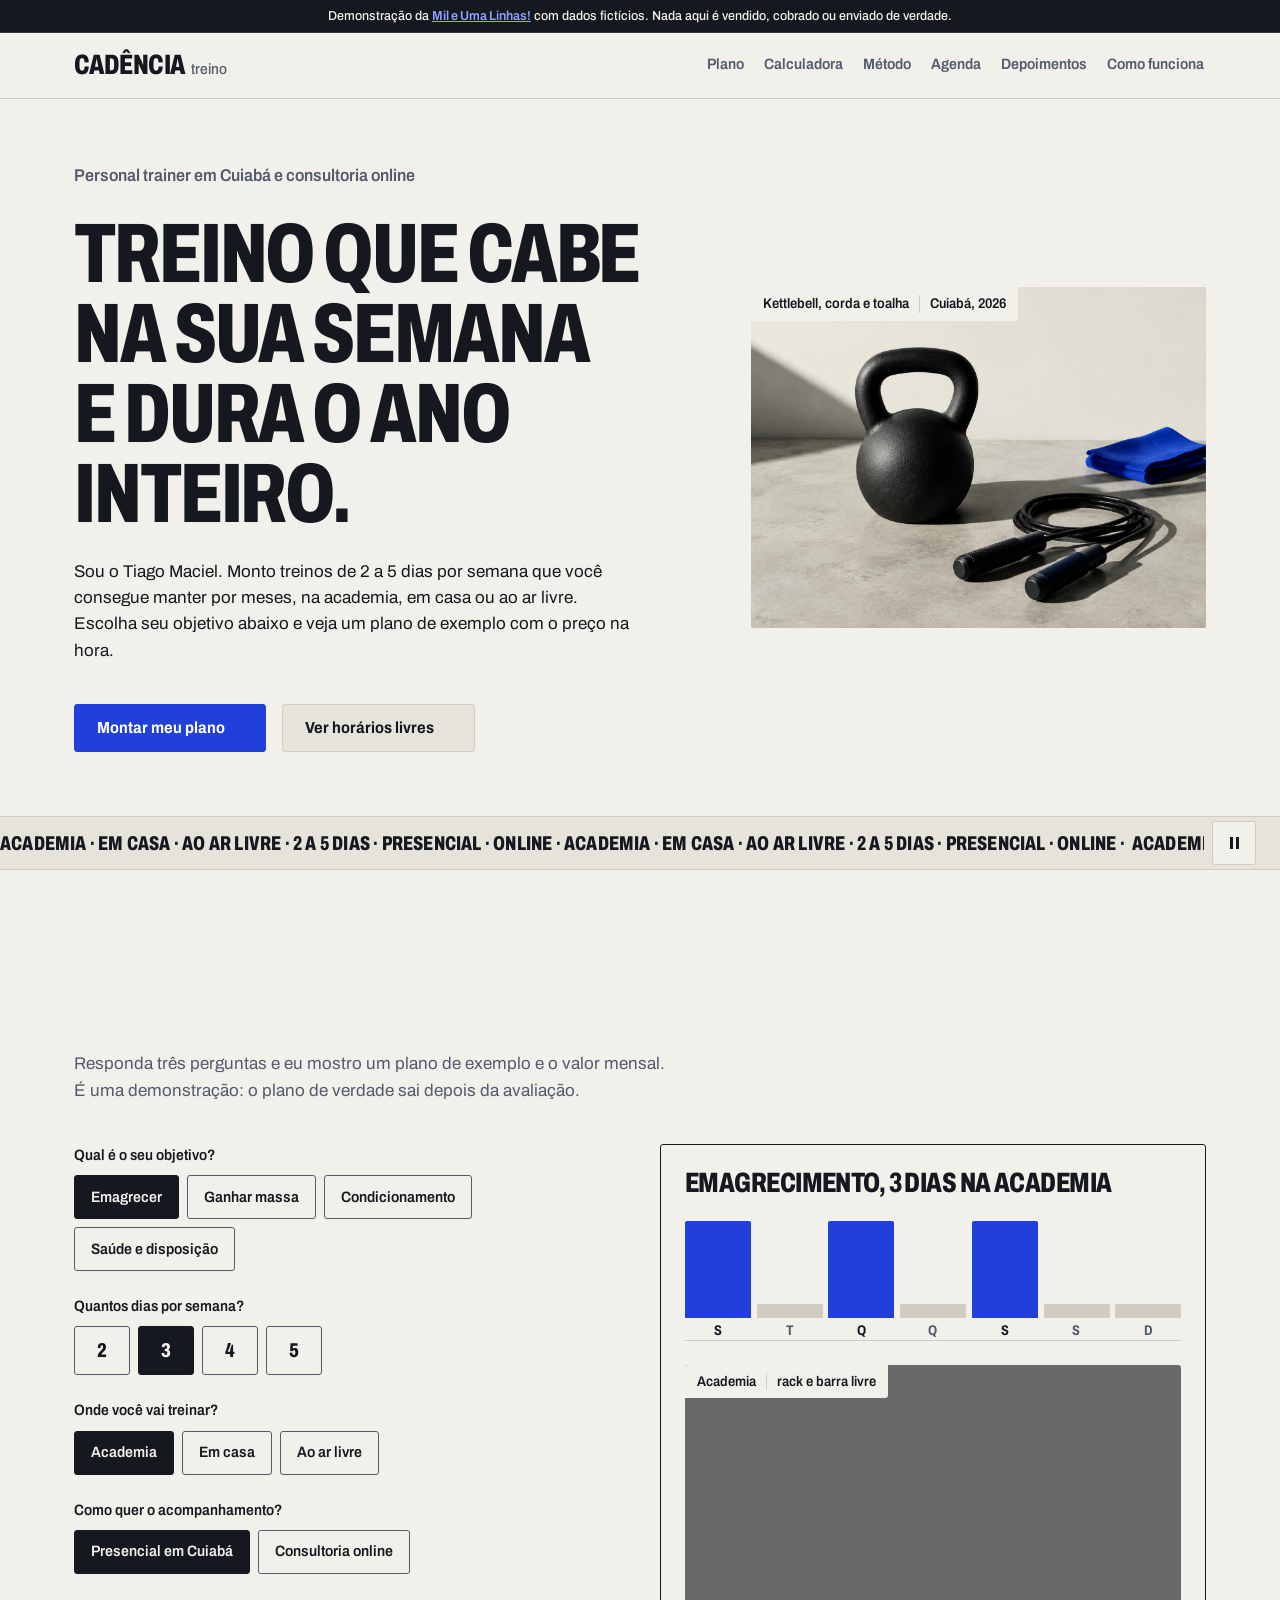
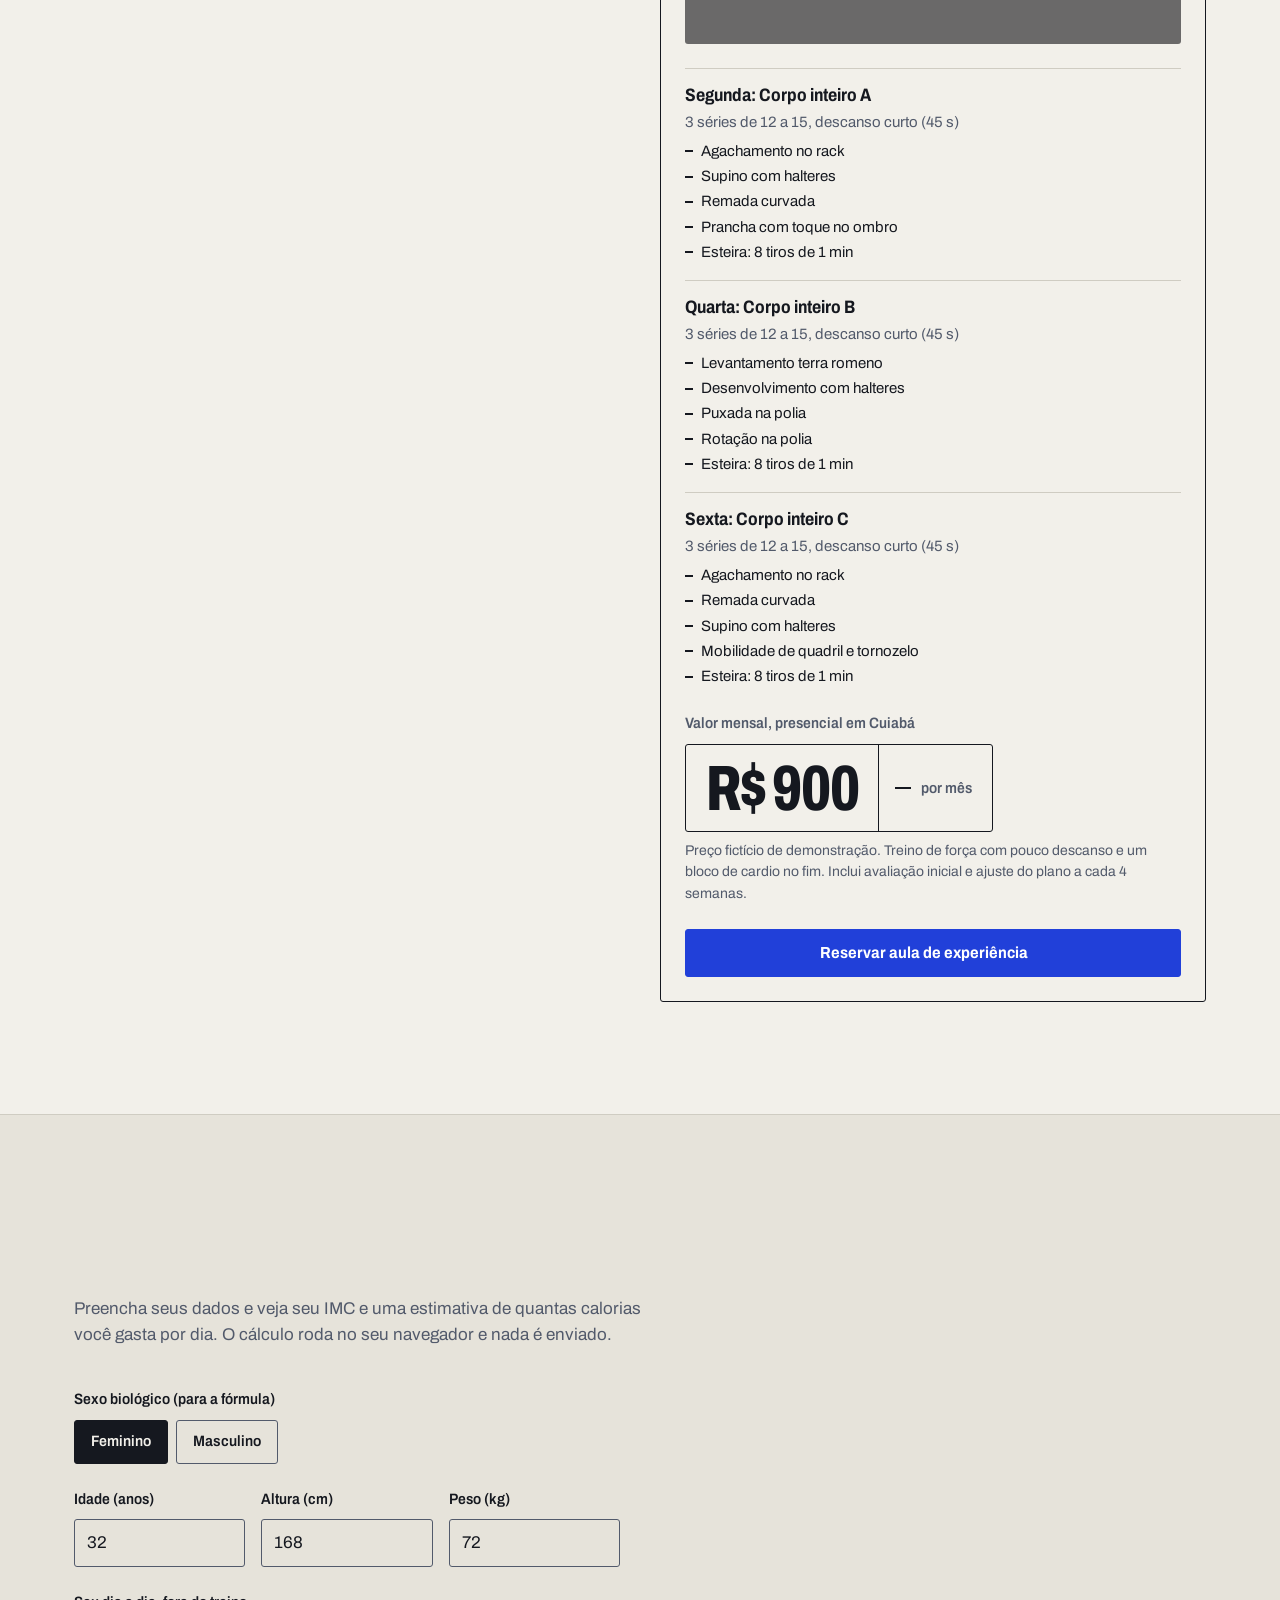
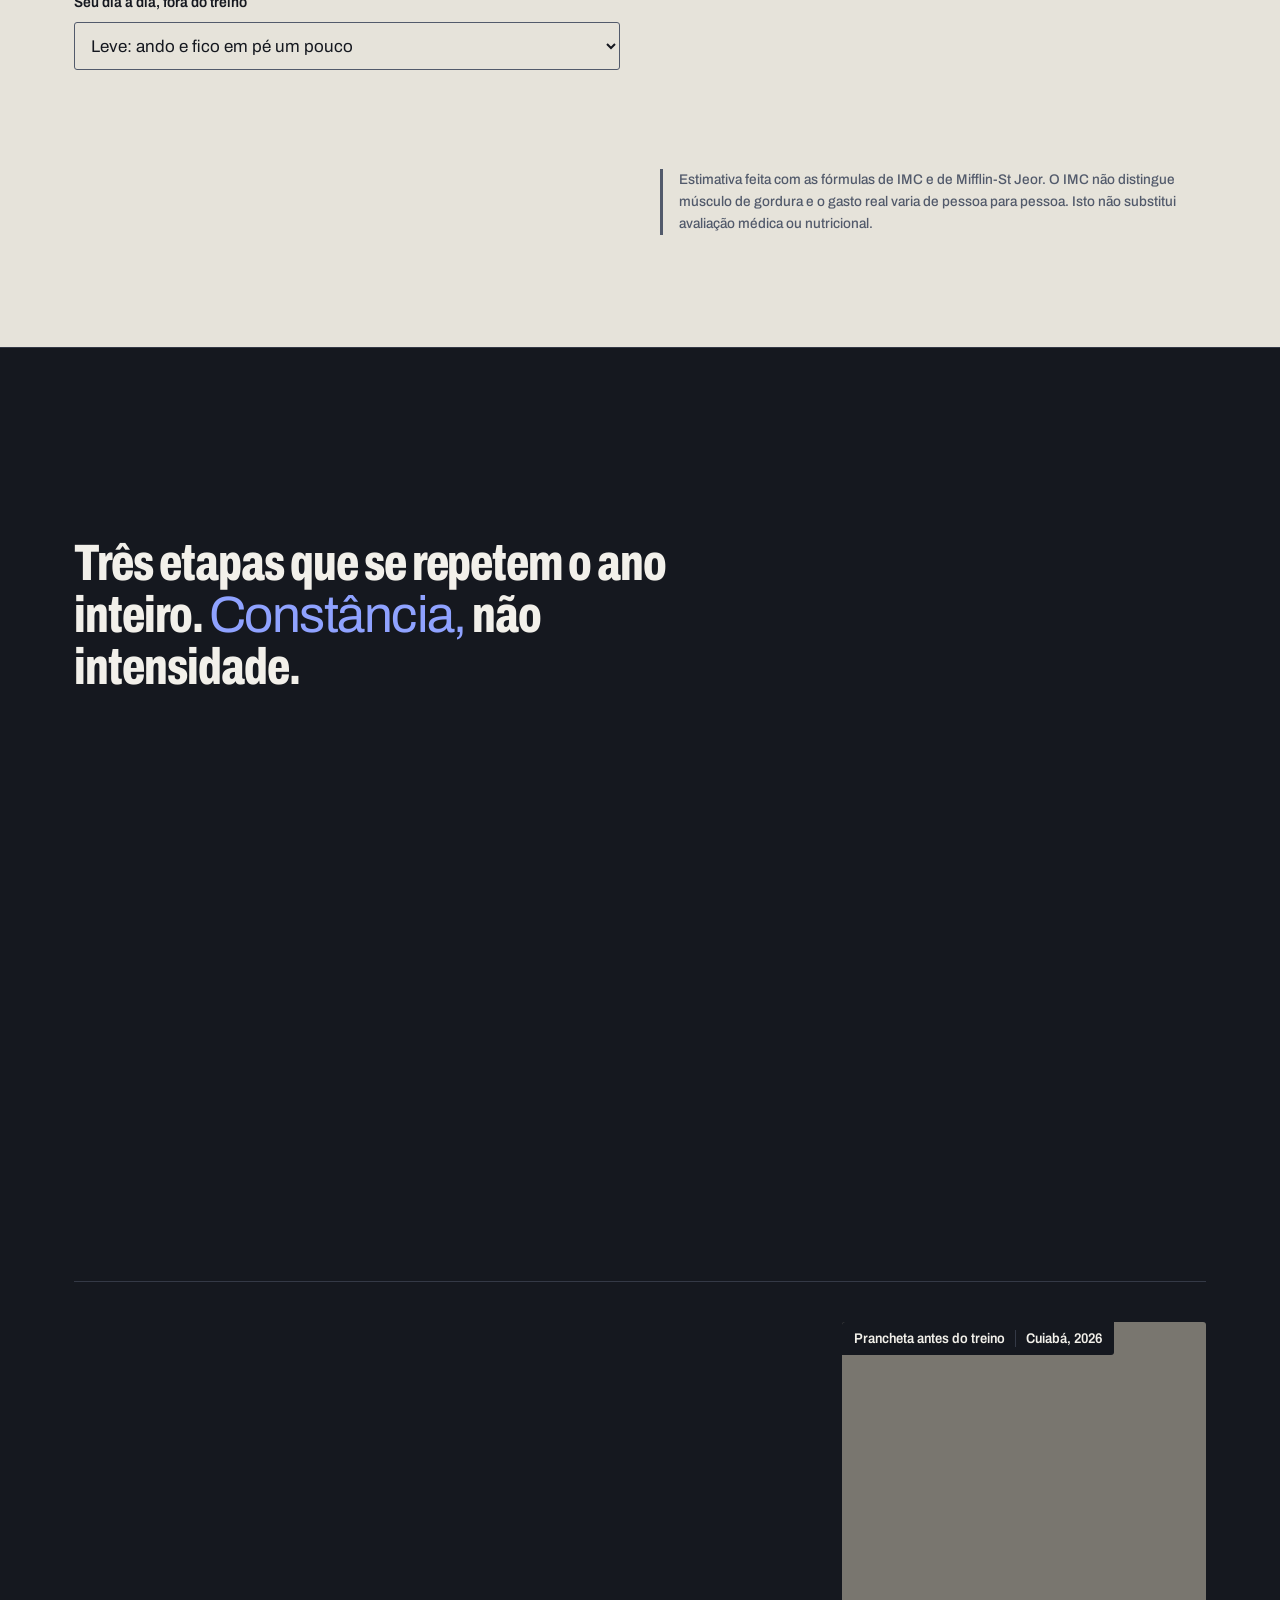
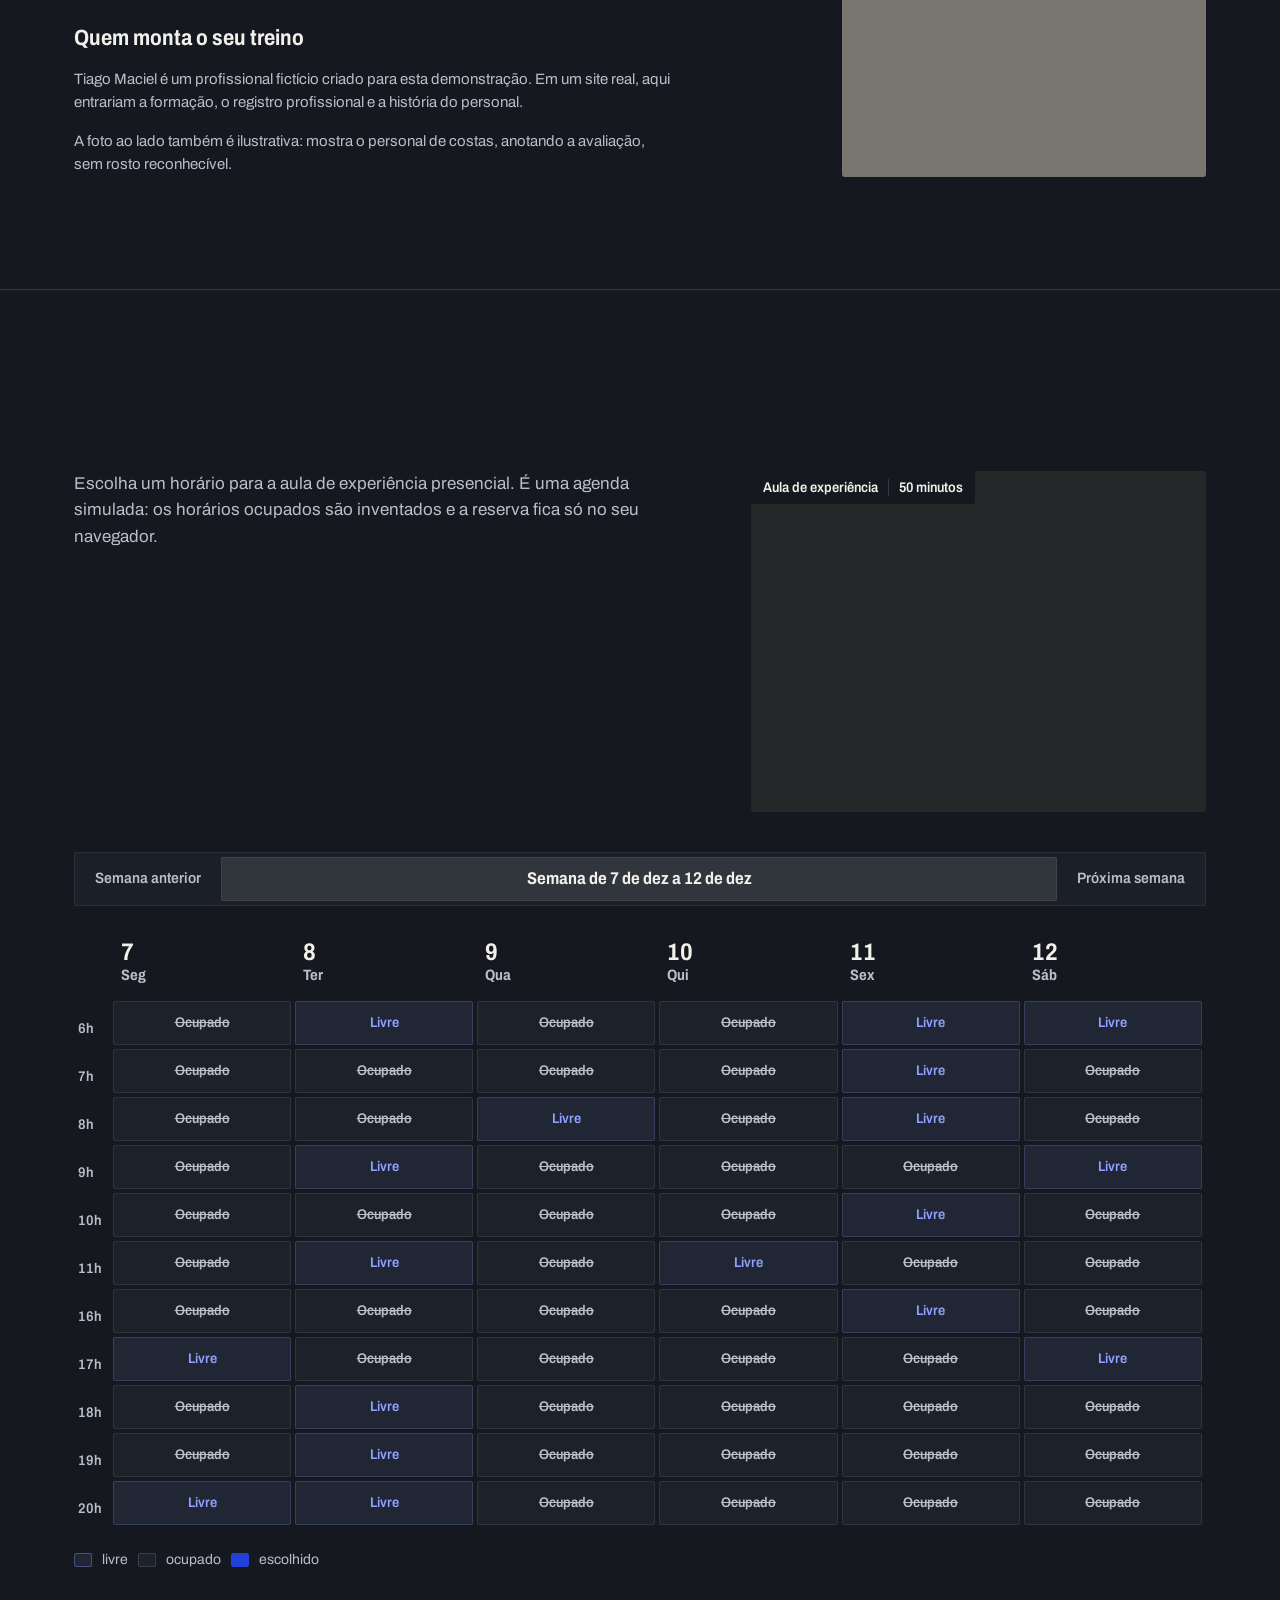
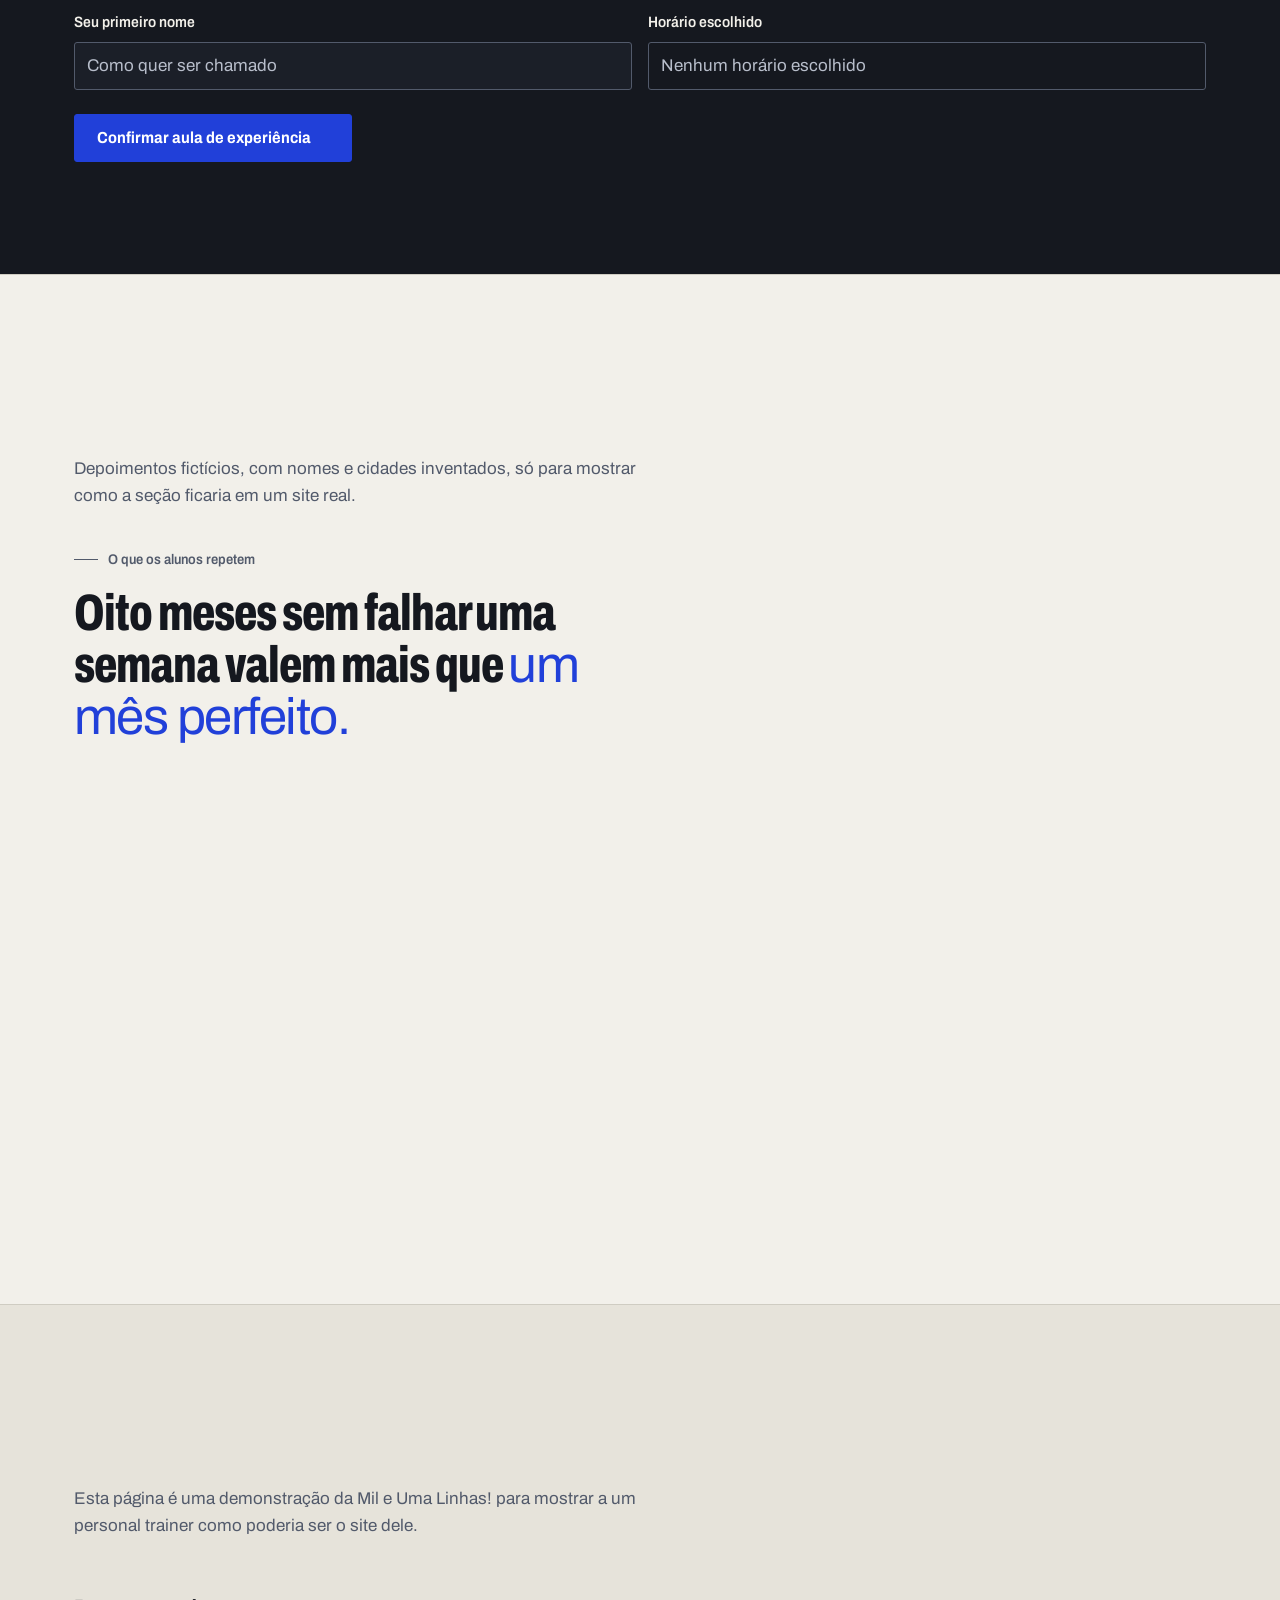
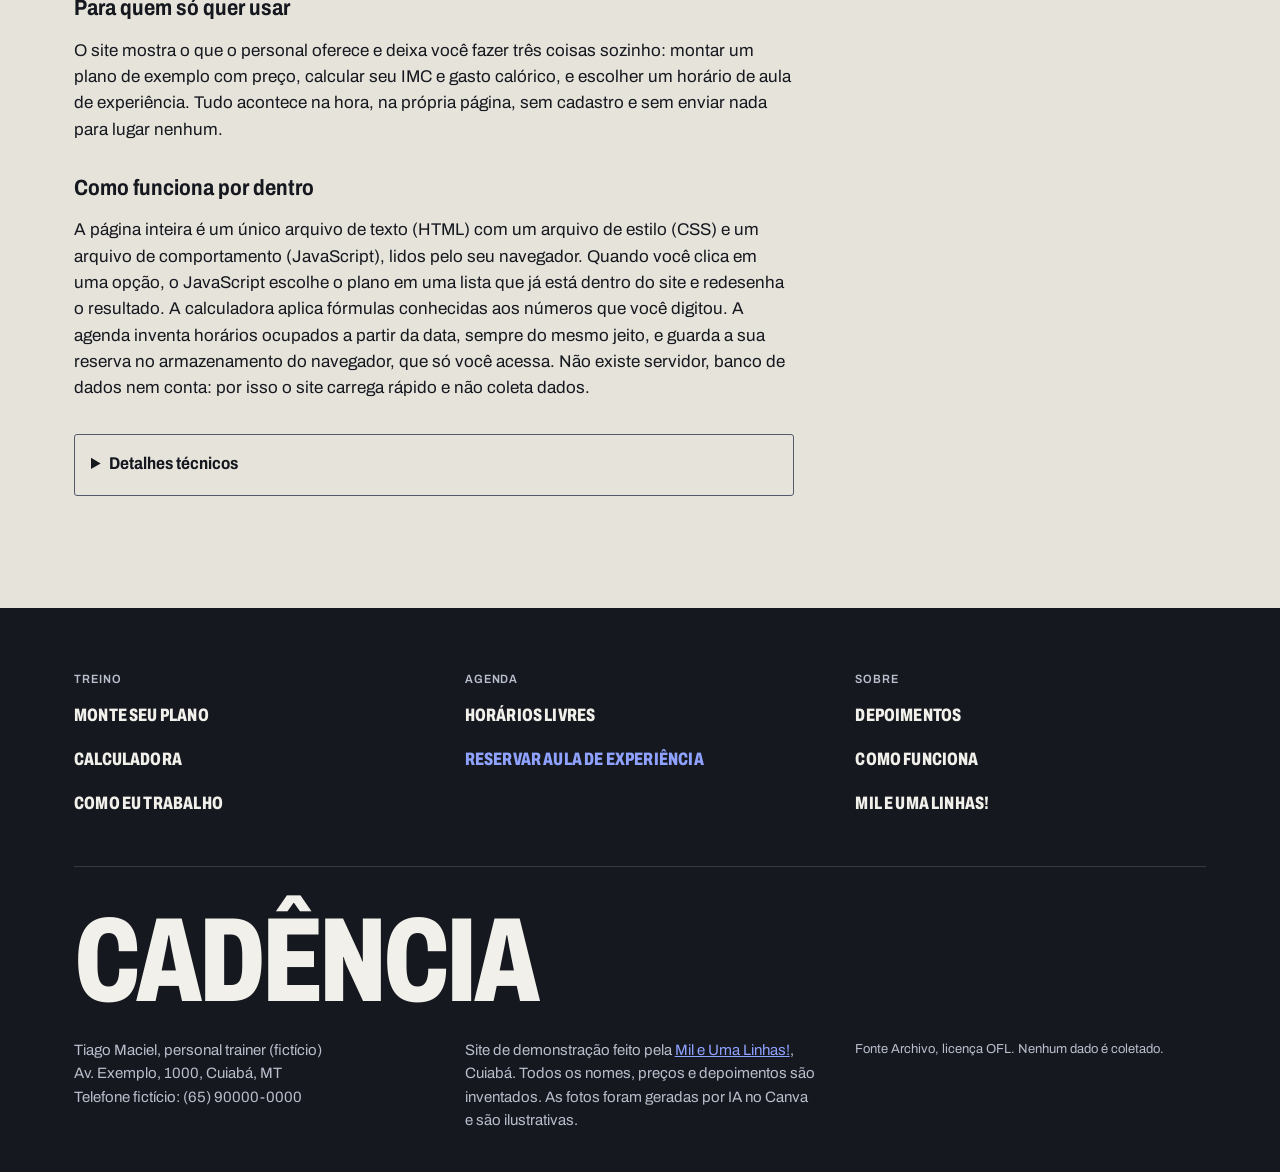
==== index.html @ 107f7bee "Aplica design systems Lando e Ledger e fotos Leva final de design da vitrine Cadência Treino, manten" ====
<!DOCTYPE html>
<html lang="pt-BR">
<head>
  <meta charset="utf-8">
  <meta name="viewport" content="width=device-width, initial-scale=1">
  <meta http-equiv="Content-Security-Policy" content="default-src 'self'; script-src 'self'; style-src 'self'; img-src 'self' data:; font-src 'self'; connect-src 'none'; object-src 'none'; base-uri 'none'; form-action 'none'">
  <title>Cadência Treino | Personal trainer em Cuiabá e consultoria online</title>
  <meta name="description" content="Site de demonstração de um personal trainer fictício: monte um plano de treino, calcule IMC e gasto calórico e simule a reserva de um horário. Feito pela Mil e Uma Linhas!.">
  <meta name="theme-color" content="#15181F">
  <link rel="canonical" href="https://toshiro01001.github.io/personal/">
  <link rel="icon" href="favicon.svg" type="image/svg+xml">
  <link rel="preload" href="fonts/archivo-latin-variable.woff2" as="font" type="font/woff2" crossorigin>
  <link rel="stylesheet" href="css/estilo.css">
</head>
<body>

<a class="pular" href="#plano">Pular para o montador de plano</a>

<p class="faixa-demo" role="note">
  Demonstração da <a href="https://mileumalinhas.com.br" rel="noopener">Mil e Uma Linhas!</a> com dados fictícios. Nada aqui é vendido, cobrado ou enviado de verdade.
</p>

<header class="topo">
  <div class="grade topo-conteudo">
    <a class="marca" href="#inicio" aria-label="Cadência Treino, início da página">
      <span class="marca-nome">CADÊNCIA</span>
      <span class="marca-sub">treino</span>
    </a>
    <nav class="menu" aria-label="Seções da página">
      <a href="#plano">Plano</a>
      <a href="#calculadora">Calculadora</a>
      <a href="#metodo">Método</a>
      <a href="#agenda">Agenda</a>
      <a href="#depoimentos">Depoimentos</a>
      <a href="#como-funciona">Como funciona</a>
    </nav>
  </div>
</header>

<main id="inicio">

  <!-- ABERTURA -->
  <section class="abertura" aria-labelledby="titulo-abertura">
    <div class="grade abertura-grade">
      <div class="abertura-texto">
        <p class="abertura-local">Personal trainer em Cuiabá e consultoria online</p>
        <h1 id="titulo-abertura" class="titulo-grande">
          <span class="linha-anim">Treino que cabe</span>
          <span class="linha-anim">na sua semana</span>
          <span class="linha-anim">e dura o ano inteiro.</span>
        </h1>
        <p class="abertura-lead">Sou o Tiago Maciel. Monto treinos de 2 a 5 dias por semana que você consegue manter por meses, na academia, em casa ou ao ar livre. Escolha seu objetivo abaixo e veja um plano de exemplo com o preço na hora.</p>
        <div class="acoes">
          <a class="botao botao-principal" href="#plano"><span class="rolo"><span class="rolo-texto" data-rotulo="Montar meu plano">Montar meu plano</span></span></a>
          <a class="botao botao-secundario" href="#agenda"><span class="rolo"><span class="rolo-texto" data-rotulo="Ver horários livres">Ver horários livres</span></span></a>
        </div>
      </div>
      <figure class="abertura-figura">
        <img class="hero-foto" src="img/hero.webp" width="1440" height="1080" alt="Uma kettlebell preta de ferro sobre um piso de concreto cinza, ao lado de uma corda de pular preta com cabos escuros e uma toalha dobrada em azul-cobalto, diante de uma parede clara cortada por uma sombra diagonal." fetchpriority="high" decoding="async">
        <figcaption class="olho-foto"><span>Kettlebell, corda e toalha</span><span>Cuiabá, 2026</span></figcaption>
      </figure>
    </div>
  </section>

  <!-- FAIXA DE LOCAIS E DIAS -->
  <div class="faixa-cadencia" data-marquee>
    <p class="visualmente-oculto">Onde e como: academia, em casa, ao ar livre, de 2 a 5 dias por semana, presencial ou online.</p>
    <div class="faixa-janela" aria-hidden="true">
      <div class="faixa-trilho">
        <div class="faixa-grupo">Academia · Em casa · Ao ar livre · 2 a 5 dias · Presencial · Online · Academia · Em casa · Ao ar livre · 2 a 5 dias · Presencial · Online ·</div>
        <div class="faixa-grupo">Academia · Em casa · Ao ar livre · 2 a 5 dias · Presencial · Online · Academia · Em casa · Ao ar livre · 2 a 5 dias · Presencial · Online ·</div>
      </div>
    </div>
    <button type="button" class="faixa-pausa" id="faixa-pausa" aria-pressed="false" aria-label="Pausar a faixa em movimento" hidden></button>
  </div>

  <!-- MONTADOR DE PLANO -->
  <section class="secao" id="plano" aria-labelledby="titulo-plano">
    <div class="grade">
      <h2 id="titulo-plano" class="titulo-secao"><span class="linha-anim">Monte seu plano</span></h2>
      <p class="intro-secao">Responda três perguntas e eu mostro um plano de exemplo e o valor mensal. É uma demonstração: o plano de verdade sai depois da avaliação.</p>

      <div class="duas-colunas">
        <form class="formulario" id="form-plano" novalidate>
          <fieldset class="campo-grupo">
            <legend>Qual é o seu objetivo?</legend>
            <div class="opcoes">
              <label class="opcao"><input type="radio" name="objetivo" value="emagrecer" checked><span>Emagrecer</span></label>
              <label class="opcao"><input type="radio" name="objetivo" value="massa"><span>Ganhar massa</span></label>
              <label class="opcao"><input type="radio" name="objetivo" value="condicionamento"><span>Condicionamento</span></label>
              <label class="opcao"><input type="radio" name="objetivo" value="saude"><span>Saúde e disposição</span></label>
            </div>
          </fieldset>

          <fieldset class="campo-grupo">
            <legend>Quantos dias por semana?</legend>
            <div class="opcoes opcoes-numeros">
              <label class="opcao"><input type="radio" name="dias" value="2"><span>2</span></label>
              <label class="opcao"><input type="radio" name="dias" value="3" checked><span>3</span></label>
              <label class="opcao"><input type="radio" name="dias" value="4"><span>4</span></label>
              <label class="opcao"><input type="radio" name="dias" value="5"><span>5</span></label>
            </div>
          </fieldset>

          <fieldset class="campo-grupo">
            <legend>Onde você vai treinar?</legend>
            <div class="opcoes">
              <label class="opcao"><input type="radio" name="local" value="academia" checked><span>Academia</span></label>
              <label class="opcao"><input type="radio" name="local" value="casa"><span>Em casa</span></label>
              <label class="opcao"><input type="radio" name="local" value="arlivre"><span>Ao ar livre</span></label>
            </div>
          </fieldset>

          <fieldset class="campo-grupo">
            <legend>Como quer o acompanhamento?</legend>
            <div class="opcoes">
              <label class="opcao"><input type="radio" name="formato" value="presencial" checked><span>Presencial em Cuiabá</span></label>
              <label class="opcao"><input type="radio" name="formato" value="online"><span>Consultoria online</span></label>
            </div>
          </fieldset>
        </form>

        <div class="resultado-plano" id="resultado-plano" aria-live="polite">
          <p class="resultado-titulo" id="plano-nome">Plano de exemplo</p>
          <div class="mini-semana" id="mini-semana" aria-label="Dias de treino na semana"></div>
          <figure class="plano-foto plano-foto-academia" id="plano-foto">
            <img id="plano-foto-img" src="img/local-academia.webp" width="1456" height="816" loading="lazy" decoding="async" alt="Área de pesos livres de uma academia vazia: rack de agachamento preto, barra com anilhas e piso emborrachado cinza, em luz de janela.">
            <figcaption class="olho-foto" id="plano-foto-legenda"><span>Academia</span><span>rack e barra livre</span></figcaption>
          </figure>
          <ol class="dias-plano" id="dias-plano"></ol>
          <div class="preco-bloco">
            <p class="preco-rotulo" id="preco-rotulo">Valor mensal, presencial</p>
            <div class="pilula">
              <p class="pilula-numero"><span class="pilula-real" id="preco-valor">R$ 900</span><span class="pilula-conta" aria-hidden="true"></span></p>
              <p class="pilula-legenda"><span class="pilula-traco" aria-hidden="true"></span>por mês</p>
            </div>
            <p class="preco-nota" id="preco-nota">Preço fictício de demonstração. Inclui avaliação inicial e ajuste do plano a cada 4 semanas.</p>
          </div>
          <a class="botao botao-principal" href="#agenda"><span class="rolo"><span class="rolo-texto" data-rotulo="Reservar aula de experiência">Reservar aula de experiência</span></span></a>
        </div>
      </div>
    </div>
  </section>

  <!-- CALCULADORA -->
  <section class="secao secao-alt" id="calculadora" aria-labelledby="titulo-calc">
    <div class="grade">
      <h2 id="titulo-calc" class="titulo-secao"><span class="linha-anim">Calculadora de IMC e gasto calórico</span></h2>
      <p class="intro-secao">Preencha seus dados e veja seu IMC e uma estimativa de quantas calorias você gasta por dia. O cálculo roda no seu navegador e nada é enviado.</p>

      <div class="duas-colunas">
        <form class="formulario" id="form-calc" novalidate>
          <fieldset class="campo-grupo">
            <legend>Sexo biológico (para a fórmula)</legend>
            <div class="opcoes">
              <label class="opcao"><input type="radio" name="sexo" value="f" checked><span>Feminino</span></label>
              <label class="opcao"><input type="radio" name="sexo" value="m"><span>Masculino</span></label>
            </div>
          </fieldset>
          <div class="campos-linha">
            <div class="campo">
              <label for="idade">Idade (anos)</label>
              <input id="idade" name="idade" type="number" inputmode="numeric" min="14" max="100" value="32" required>
            </div>
            <div class="campo">
              <label for="altura">Altura (cm)</label>
              <input id="altura" name="altura" type="number" inputmode="numeric" min="120" max="230" value="168" required>
            </div>
            <div class="campo">
              <label for="peso">Peso (kg)</label>
              <input id="peso" name="peso" type="number" inputmode="decimal" min="30" max="300" step="0.1" value="72" required>
            </div>
          </div>
          <div class="campo">
            <label for="atividade">Seu dia a dia, fora do treino</label>
            <select id="atividade" name="atividade">
              <option value="1.2">Sentado quase o dia todo</option>
              <option value="1.375" selected>Leve: ando e fico em pé um pouco</option>
              <option value="1.55">Moderado: trabalho em pé</option>
              <option value="1.725">Ativo: trabalho físico pesado</option>
            </select>
          </div>
          <p class="erro" id="erro-calc" role="alert" hidden></p>
        </form>

        <div class="resultado-calc" aria-live="polite">
          <div class="medida">
            <p class="medida-rotulo">Seu IMC</p>
            <div class="pilula">
              <p class="pilula-numero"><span class="pilula-real" id="imc-valor">25,5</span><span class="pilula-conta" aria-hidden="true"></span></p>
              <p class="pilula-legenda"><span class="pilula-traco" aria-hidden="true"></span>kg/m²</p>
            </div>
            <p class="medida-faixa" id="imc-faixa">Sobrepeso (25 a 29,9)</p>
          </div>
          <div class="medida">
            <p class="medida-rotulo">Gasto diário estimado</p>
            <div class="pilula">
              <p class="pilula-numero"><span class="pilula-real" id="gasto-valor">1.950</span><span class="pilula-conta" aria-hidden="true"></span></p>
              <p class="pilula-legenda"><span class="pilula-traco" aria-hidden="true"></span>kcal por dia</p>
            </div>
            <p class="medida-faixa" id="tmb-texto">Metabolismo basal de cerca de 1.420 kcal, vezes o fator do seu dia a dia.</p>
          </div>
          <p class="aviso">Estimativa feita com as fórmulas de IMC e de Mifflin-St Jeor. O IMC não distingue músculo de gordura e o gasto real varia de pessoa para pessoa. Isto não substitui avaliação médica ou nutricional.</p>
        </div>
      </div>
    </div>
  </section>

  <!-- MÉTODO -->
  <section class="secao secao-escura" id="metodo" aria-labelledby="titulo-metodo">
    <div class="grade">
      <h2 id="titulo-metodo" class="titulo-secao"><span class="linha-anim">Como eu trabalho</span></h2>
      <p class="intro-secao declaracao">Três etapas que se repetem o ano inteiro. <span class="declaracao-destaque">Constância,</span> não intensidade.</p>
      <dl class="etapas">
        <div class="etapa">
          <dt><span class="etapa-nome">Avaliação</span> <span class="chip-delta">Semana 1</span></dt>
          <dd class="etapa-midia"><img src="img/metodo-avaliacao.webp" width="1456" height="970" loading="lazy" decoding="async" alt="Fita métrica de aço, prancheta com folha quadriculada e um bastão de mobilidade sobre piso de concreto, em luz dura com sombra diagonal."></dd>
          <dd>Na primeira semana eu olho postura, mobilidade, histórico de lesões e, principalmente, sua rotina. O treino tem que caber nela, não o contrário.</dd>
        </div>
        <div class="etapa">
          <dt><span class="etapa-nome">Plano</span> <span class="chip-delta">Por escrito</span></dt>
          <dd class="etapa-midia"><img src="img/metodo-plano.webp" width="1456" height="970" loading="lazy" decoding="async" alt="Celular apoiado em um suporte mostrando uma tela de vídeo de exercício desfocada, ao lado de um caderno aberto e uma caneta, sobre banco de madeira em estúdio claro."></dd>
          <dd>Você recebe o plano por escrito, com vídeo curto de cada exercício, carga sugerida e o que fazer se perder um dia. Presencial ou online, o material é o mesmo.</dd>
        </div>
        <div class="etapa">
          <dt><span class="etapa-nome">Ajuste</span> <span class="chip-delta">A cada 4 semanas</span></dt>
          <dd class="etapa-midia"><img src="img/metodo-ajuste.webp" width="1456" height="970" loading="lazy" decoding="async" alt="Anilhas de ferro de tamanhos diferentes encostadas em uma parede de giz, com giz de magnésio espalhado no piso de concreto e uma sombra diagonal."></dd>
          <dd>A cada 4 semanas a gente mede o que mudou e troca o que precisa. É esse ciclo curto que mantém o resultado vindo sem você enjoar.</dd>
        </div>
      </dl>
      <div class="metodo-sobre">
        <div class="metodo-texto">
          <h3 class="metodo-titulo">Quem monta o seu treino</h3>
          <p class="metodo-bio">Tiago Maciel é um profissional fictício criado para esta demonstração. Em um site real, aqui entrariam a formação, o registro profissional e a história do personal.</p>
          <p class="metodo-bio">A foto ao lado também é ilustrativa: mostra o personal de costas, anotando a avaliação, sem rosto reconhecível.</p>
        </div>
        <figure class="metodo-foto">
          <img src="img/tiago-retrato.webp" width="1152" height="1440" loading="lazy" decoding="async" alt="Personal trainer visto de costas, de camiseta preta, anotando em uma prancheta diante de uma parede de giz com uma toalha azul-cobalto pendurada.">
          <figcaption class="olho-foto"><span>Prancheta antes do treino</span><span>Cuiabá, 2026</span></figcaption>
        </figure>
      </div>
    </div>
  </section>

  <!-- AGENDA -->
  <section class="secao secao-escura secao-agenda" id="agenda" aria-labelledby="titulo-agenda">
    <div class="grade">
      <h2 id="titulo-agenda" class="titulo-secao"><span class="linha-anim">Horários livres</span></h2>
      <div class="agenda-topo">
        <p class="intro-secao">Escolha um horário para a aula de experiência presencial. É uma agenda simulada: os horários ocupados são inventados e a reserva fica só no seu navegador.</p>
        <figure class="agenda-foto">
          <img src="img/agenda-aula-experiencia.webp" width="1456" height="1088" loading="lazy" decoding="async" alt="Personal trainer e aluno vistos de costas, em uma academia à meia-luz, ajustando a pegada em uma barra, com uma toalha azul-cobalto no rack.">
          <figcaption class="olho-foto"><span>Aula de experiência</span><span>50 minutos</span></figcaption>
        </figure>
      </div>

      <div class="agenda-controles trilho">
        <button type="button" class="segmento" id="semana-anterior" aria-label="Semana anterior">Semana anterior</button>
        <p class="agenda-periodo" id="agenda-periodo" aria-live="polite"></p>
        <button type="button" class="segmento" id="semana-proxima" aria-label="Próxima semana">Próxima semana</button>
      </div>

      <div class="agenda-dias trilho" id="agenda-dias" role="group" aria-label="Escolha o dia"></div>

      <div class="agenda-rolagem">
        <table class="agenda" id="agenda-tabela">
          <caption class="visualmente-oculto">Horários da semana. Escolha uma célula livre para selecionar.</caption>
          <thead><tr id="agenda-cabecalho"></tr></thead>
          <tbody id="agenda-corpo"></tbody>
        </table>
      </div>
      <p class="agenda-legenda"><span class="amostra amostra-livre"></span> livre <span class="amostra amostra-ocupado"></span> ocupado <span class="amostra amostra-escolhido"></span> escolhido</p>

      <form class="formulario formulario-escuro" id="form-reserva" novalidate>
        <div class="campos-linha">
          <div class="campo">
            <label for="reserva-nome">Seu primeiro nome</label>
            <input id="reserva-nome" name="nome" type="text" autocomplete="given-name" maxlength="40" placeholder="Como quer ser chamado">
          </div>
          <div class="campo">
            <label for="reserva-horario">Horário escolhido</label>
            <input id="reserva-horario" type="text" readonly value="Nenhum horário escolhido" aria-live="polite">
          </div>
        </div>
        <p class="erro erro-escura" id="erro-reserva" role="alert" hidden></p>
        <div class="acoes">
          <button type="submit" class="botao botao-principal"><span class="rolo"><span class="rolo-texto" data-rotulo="Confirmar aula de experiência">Confirmar aula de experiência</span></span></button>
          <button type="button" class="botao botao-escuro" id="limpar-reserva" hidden><span class="rolo"><span class="rolo-texto" data-rotulo="Cancelar reserva">Cancelar reserva</span></span></button>
        </div>
      </form>

      <div class="confirmacao" id="confirmacao" hidden tabindex="-1">
        <p class="confirmacao-titulo">Aula de experiência marcada</p>
        <p id="confirmacao-texto"></p>
        <p class="confirmacao-nota">Nada foi enviado. A reserva fica guardada só neste navegador (localStorage) para você ver como a confirmação funcionaria. Use "Cancelar reserva" para apagar.</p>
      </div>
    </div>
  </section>

  <!-- DEPOIMENTOS -->
  <section class="secao" id="depoimentos" aria-labelledby="titulo-depoimentos">
    <div class="grade">
      <h2 id="titulo-depoimentos" class="titulo-secao"><span class="linha-anim">Quem treina comigo</span></h2>
      <p class="intro-secao">Depoimentos fictícios, com nomes e cidades inventados, só para mostrar como a seção ficaria em um site real.</p>
      <p class="declaracao-olho">O que os alunos repetem</p>
      <p class="declaracao">Oito meses sem falhar uma semana valem mais que <span class="declaracao-destaque">um mês perfeito.</span></p>
      <div class="carrossel" id="carrossel" aria-roledescription="carrossel" aria-label="Depoimentos">
      <div class="depoimentos" id="depoimentos-trilho">
        <blockquote class="depoimento">
          <p>Eu já tinha começado e parado uma dúzia de vezes. Com três dias por semana que cabem antes do trabalho, estou há oito meses sem falhar uma semana.</p>
          <footer><cite>Renata Alcântara</cite>, Cuiabá, treino presencial</footer>
        </blockquote>
        <blockquote class="depoimento">
          <p>Moro longe de academia e achei que consultoria online fosse só uma planilha. Recebi vídeo de cada exercício e ajuste toda vez que perguntei.</p>
          <footer><cite>Jonas Peralta</cite>, Várzea Grande, consultoria online</footer>
        </blockquote>
        <blockquote class="depoimento">
          <p>Comecei aos 58 anos querendo só subir escada sem cansar. Hoje faço agachamento com carga e o joelho parou de reclamar.</p>
          <footer><cite>Cleide Marquezini</cite>, Rondonópolis, consultoria online</footer>
        </blockquote>
      </div>
      <div class="carrossel-controles" id="carrossel-controles" hidden>
        <button type="button" class="seta seta-anterior" id="depo-anterior" aria-controls="depoimentos-trilho" aria-label="Depoimento anterior"></button>
        <p class="carrossel-posicao" id="carrossel-posicao" aria-live="polite">1 de 3</p>
        <button type="button" class="seta seta-proxima" id="depo-proximo" aria-controls="depoimentos-trilho" aria-label="Próximo depoimento"></button>
      </div>
      </div>
    </div>
  </section>

  <!-- COMO ISTO FUNCIONA -->
  <section class="secao secao-alt" id="como-funciona" aria-labelledby="titulo-como">
    <div class="grade">
      <h2 id="titulo-como" class="titulo-secao"><span class="linha-anim">Como isto funciona</span></h2>
      <p class="intro-secao">Esta página é uma demonstração da Mil e Uma Linhas! para mostrar a um personal trainer como poderia ser o site dele.</p>

      <div class="explicacao">
        <h3>Para quem só quer usar</h3>
        <p>O site mostra o que o personal oferece e deixa você fazer três coisas sozinho: montar um plano de exemplo com preço, calcular seu IMC e gasto calórico, e escolher um horário de aula de experiência. Tudo acontece na hora, na própria página, sem cadastro e sem enviar nada para lugar nenhum.</p>

        <h3>Como funciona por dentro</h3>
        <p>A página inteira é um único arquivo de texto (HTML) com um arquivo de estilo (CSS) e um arquivo de comportamento (JavaScript), lidos pelo seu navegador. Quando você clica em uma opção, o JavaScript escolhe o plano em uma lista que já está dentro do site e redesenha o resultado. A calculadora aplica fórmulas conhecidas aos números que você digitou. A agenda inventa horários ocupados a partir da data, sempre do mesmo jeito, e guarda a sua reserva no armazenamento do navegador, que só você acessa. Não existe servidor, banco de dados nem conta: por isso o site carrega rápido e não coleta dados.</p>

        <details class="detalhes-tecnicos">
          <summary>Detalhes técnicos</summary>
          <ul>
            <li>HTML, CSS e JavaScript puros, sem framework, sem CDN, sem analytics. Fonte Archivo variável servida localmente (woff2, licença OFL).</li>
            <li>Content Security Policy via meta: <code>default-src 'self'; script-src 'self'; style-src 'self'; img-src 'self' data:; font-src 'self'; connect-src 'none'; object-src 'none'; base-uri 'none'; form-action 'none'</code>. Sem script inline e sem atributo <code>style</code>; alturas dinâmicas são definidas pelo CSSOM (<code>element.style.setProperty</code>).</li>
            <li>Montador de plano: tabela de divisões por número de dias, com exercícios trocados conforme o local (academia, casa, ar livre) e faixas de repetição conforme o objetivo. Preço vem de uma tabela fixa por formato e dias.</li>
            <li>Calculadora: IMC = peso / altura². Gasto diário = TMB (Mifflin-St Jeor) vezes fator de atividade. Validação de faixas com mensagem de erro em <code>role="alert"</code>.</li>
            <li>Agenda: grade semanal gerada a partir da data atual; ocupação determinística por função hash da data e hora. Reserva salva em <code>localStorage</code> na chave <code>cadencia-reserva</code>, com botão para apagar.</li>
            <li>Acessibilidade: <code>lang="pt-BR"</code>, contraste AA ou melhor em todos os pares, foco visível, formulários com <code>label</code> e <code>fieldset</code>, resultados em <code>aria-live</code>, tabela da agenda com cabeçalhos e botões reais nas células.</li>
            <li>Movimento: revelação dos títulos linha a linha (clip-path com bloco de cor), entrada com desfoque dos blocos ao rolar (IntersectionObserver, uma vez), barras da semana que sobem ao trocar o plano, números que contam em 400 ms, botões com rolagem do rótulo, faixa em loop pausável e carrossel de depoimentos a partir de 720 px. Tudo em CSS e JavaScript próprios, desligado com <code>prefers-reduced-motion: reduce</code>.</li>
            <li>Testes: <code>tests/site.cjs</code> com Playwright em 1280x900, iPhone 13 e 320px, checando erros de console, rolagem horizontal, texto cortado e as três funções.</li>
          </ul>
        </details>
      </div>
    </div>
  </section>
</main>

<footer class="rodape">
  <div class="grade">
    <div class="rodape-grade">
      <nav class="rodape-grupo" aria-labelledby="rodape-treino">
        <p class="rodape-olho" id="rodape-treino">Treino</p>
        <ul>
          <li><a href="#plano"><span class="rolo"><span class="rolo-texto" data-rotulo="Monte seu plano">Monte seu plano</span></span></a></li>
          <li><a href="#calculadora"><span class="rolo"><span class="rolo-texto" data-rotulo="Calculadora">Calculadora</span></span></a></li>
          <li><a href="#metodo"><span class="rolo"><span class="rolo-texto" data-rotulo="Como eu trabalho">Como eu trabalho</span></span></a></li>
        </ul>
      </nav>
      <nav class="rodape-grupo" aria-labelledby="rodape-agenda">
        <p class="rodape-olho" id="rodape-agenda">Agenda</p>
        <ul>
          <li><a href="#agenda"><span class="rolo"><span class="rolo-texto" data-rotulo="Horários livres">Horários livres</span></span></a></li>
          <li><a class="rodape-acao" href="#agenda"><span class="rolo"><span class="rolo-texto" data-rotulo="Reservar aula de experiência">Reservar aula de experiência</span></span></a></li>
        </ul>
      </nav>
      <nav class="rodape-grupo" aria-labelledby="rodape-sobre">
        <p class="rodape-olho" id="rodape-sobre">Sobre</p>
        <ul>
          <li><a href="#depoimentos"><span class="rolo"><span class="rolo-texto" data-rotulo="Depoimentos">Depoimentos</span></span></a></li>
          <li><a href="#como-funciona"><span class="rolo"><span class="rolo-texto" data-rotulo="Como funciona">Como funciona</span></span></a></li>
          <li><a href="https://mileumalinhas.com.br" rel="noopener"><span class="rolo"><span class="rolo-texto" data-rotulo="Mil e Uma Linhas!">Mil e Uma Linhas!</span></span></a></li>
        </ul>
      </nav>
    </div>
    <p class="marca-nome marca-nome-rodape" aria-hidden="true">CADÊNCIA</p>
    <div class="rodape-info">
      <p>Tiago Maciel, personal trainer (fictício)<br>Av. Exemplo, 1000, Cuiabá, MT<br>Telefone fictício: (65) 90000-0000</p>
      <p>Site de demonstração feito pela <a class="rodape-texto-link" href="https://mileumalinhas.com.br" rel="noopener">Mil e Uma Linhas!</a>, Cuiabá. Todos os nomes, preços e depoimentos são inventados. As fotos foram geradas por IA no Canva e são ilustrativas.</p>
      <p class="rodape-miudo">Fonte Archivo, licença OFL. Nenhum dado é coletado.</p>
    </div>
  </div>
</footer>

<script src="js/app.js" defer></script>
</body>
</html>
---- css/estilo.css ----
/* Cadência Treino: estilo. Ver docs/identidade.md para a lógica das escolhas.
   Leva final: seções em Giz seguem o padrão de marca de atleta (Lando Norris DS),
   seções em Ferro e rodapé seguem o painel escuro de bordas finas (Ledger DS).
   A paleta não muda; o lima e o esmeralda dos dois sistemas viram Cobalto. */

@font-face {
  font-family: "Archivo";
  src: url("../fonts/archivo-latin-variable.woff2") format("woff2");
  font-weight: 100 900;
  font-stretch: 62% 125%;
  font-style: normal;
  font-display: swap;
}

:root {
  --giz: #F2F0EA;
  --giz-escuro: #E6E3DA;
  --ferro: #15181F;
  --ferro-claro: #1F232D;
  --ferro-cartao: #1B1F28;              /* cartões e trilhos sobre Ferro (Ledger: inner card) */
  --borda-ferro: rgba(242, 240, 234, .08); /* borda branca fina dos cartões escuros */
  --fio-ferro: rgba(242, 240, 234, .06);   /* hairline das linhas da lista */
  --aco: #525A6B;
  --aco-claro: #B8BECB;
  --linha: #CFCCC2;
  --linha-escura: #343946;
  --cobalto: #2140D9;
  --cobalto-claro: #8FA2FF;
  --branco: #FFFFFF;

  --fonte: "Archivo", "Helvetica Neue", Arial, sans-serif;
  --largura-max: 1180px;
  --calha: 24px;
  --e1: 8px; --e2: 16px; --e3: 24px; --e4: 40px; --e5: 64px; --e6: 112px;
  --raio: 3px;
  --foco: 0 0 0 3px var(--giz), 0 0 0 6px var(--cobalto);
  --curva-saida: cubic-bezier(.33, 1, .68, 1);
  --curva-rolo: cubic-bezier(.65, 0, .35, 1);
  --seta: url("data:image/svg+xml,%3Csvg xmlns='http://www.w3.org/2000/svg' viewBox='0 0 12 12'%3E%3Cpath d='M1 6h9M6.5 2.5 10 6l-3.5 3.5' fill='none' stroke='%23000' stroke-width='1.6'/%3E%3C/svg%3E");
}

*, *::before, *::after { box-sizing: border-box; }

html { scroll-behavior: smooth; -webkit-text-size-adjust: 100%; }
@media (prefers-reduced-motion: reduce) { html { scroll-behavior: auto; } }

body {
  margin: 0;
  background: var(--giz);
  color: var(--ferro);
  font-family: var(--fonte);
  font-size: 1.0625rem;
  line-height: 1.55;
  font-stretch: 100%;
  overflow-x: hidden;
}

h1, h2, h3, p, dl, dd, ol, ul, figure, blockquote, fieldset { margin: 0; }
ol, ul { padding: 0; list-style: none; }
fieldset { border: 0; padding: 0; min-width: 0; }
legend { padding: 0; }
a { color: inherit; }
button, input, select { font: inherit; color: inherit; }
img, svg { display: block; max-width: 100%; }
[hidden] { display: none !important; }

:focus-visible { outline: none; box-shadow: var(--foco); border-radius: var(--raio); }
.secao-escura :focus-visible, .rodape :focus-visible { --foco: 0 0 0 3px var(--ferro), 0 0 0 6px var(--cobalto-claro); }

.visualmente-oculto {
  position: absolute; width: 1px; height: 1px; padding: 0; margin: -1px;
  overflow: hidden; clip: rect(0 0 0 0); white-space: nowrap; border: 0;
}

.grade {
  width: 100%;
  max-width: var(--largura-max);
  margin-inline: auto;
  padding-inline: var(--calha);
}

/* Pular para o conteúdo */
.pular {
  position: absolute; left: var(--e2); top: -100px;
  background: var(--ferro); color: var(--giz);
  padding: var(--e1) var(--e2); z-index: 20; border-radius: var(--raio);
}
.pular:focus { top: var(--e2); }

/* Faixa de demonstração */
.faixa-demo {
  position: sticky; top: 0; z-index: 10;
  background: var(--ferro); color: var(--giz);
  font-size: 0.8125rem; font-weight: 500; font-stretch: 95%;
  text-align: center; padding: 6px var(--calha);
  border-bottom: 1px solid var(--linha-escura);
}
.faixa-demo a { color: var(--cobalto-claro); font-weight: 600; }

/* Topo */
.topo { border-bottom: 1px solid var(--linha); background: var(--giz); }
.topo-conteudo {
  display: flex; flex-wrap: wrap; align-items: center;
  justify-content: space-between; gap: var(--e2) var(--e3);
  padding-block: var(--e2);
}
.marca { text-decoration: none; display: flex; align-items: baseline; gap: 6px; }
.marca-nome {
  font-weight: 800; font-stretch: 70%; font-size: 1.75rem;
  letter-spacing: -0.02em; line-height: 1;
}
.marca-sub { font-weight: 500; font-stretch: 90%; font-size: 0.9375rem; color: var(--aco); }
.menu { display: flex; flex-wrap: wrap; gap: 4px var(--e2); }
.menu a {
  text-decoration: none; font-weight: 600; font-stretch: 92%;
  font-size: 0.9375rem; color: var(--aco); padding: 4px 2px;
  border-bottom: 2px solid transparent;
}
.menu a:hover { color: var(--ferro); border-bottom-color: var(--ferro); }

/* Tipografia de títulos */
.titulo-grande, .titulo-secao {
  font-weight: 800; font-stretch: 70%;
  letter-spacing: -0.025em; line-height: 0.95;
  text-transform: uppercase;
  overflow-wrap: anywhere;
}
.titulo-grande { font-size: clamp(2.75rem, 6.6vw, 5.5rem); }
.titulo-secao { font-size: clamp(2.125rem, 4.5vw, 3.5rem); margin-bottom: var(--e2); }
.intro-secao { max-width: 60ch; color: var(--aco); margin-bottom: var(--e4); }
.secao-escura .intro-secao { color: var(--aco-claro); }

h3 { font-weight: 700; font-stretch: 85%; font-size: 1.375rem; line-height: 1.2; }

/* Line highlight reveal (Lando): cada linha do título se revela da esquerda para a direita
   enquanto um bloco de cor varre a linha e encolhe. Cobalto no Giz, Cobalto claro no Ferro. */
.linha-anim { position: relative; display: block; width: fit-content; max-width: 100%; }
.linha-anim::after {
  content: ""; position: absolute; inset: 0;
  background: var(--cobalto);
  transform: scaleX(0); transform-origin: right center;
  pointer-events: none;
}
.secao-escura .linha-anim::after { background: var(--cobalto-claro); }

/* Impact statement (Lando): frase grande condensada com palavras de destaque em largura 100 */
.declaracao {
  font-weight: 800; font-stretch: 70%;
  font-size: clamp(2rem, 4vw, 3.5rem); line-height: 1.02; letter-spacing: -0.02em;
  max-width: 24ch; color: var(--ferro);
  overflow-wrap: anywhere;
}
.declaracao-destaque { font-weight: 400; font-stretch: 100%; letter-spacing: -0.03em; color: var(--cobalto); }
.secao-escura .declaracao { color: var(--giz); max-width: 26ch; }
.secao-escura .declaracao-destaque { color: var(--cobalto-claro); }
.declaracao-olho {
  display: flex; align-items: center; gap: 10px;
  font-weight: 600; font-stretch: 90%; font-size: 0.875rem; color: var(--aco);
  margin-bottom: var(--e2);
}
.declaracao-olho::before { content: ""; width: 24px; height: 1px; background: currentColor; }
#depoimentos .declaracao { margin-bottom: var(--e5); }

/* Captioned photo (Lando): olho no canto superior esquerdo, na cor da superfície */
.olho-foto {
  position: absolute; top: 0; left: 0; z-index: 1;
  display: flex; flex-wrap: wrap; align-items: center; gap: 2px 10px;
  max-width: calc(100% - 16px);
  padding: 8px 12px;
  background: var(--giz); color: var(--ferro);
  font-weight: 600; font-stretch: 90%; font-size: 0.875rem; line-height: 1.25;
  border-bottom-right-radius: var(--raio);
}
.olho-foto span + span { padding-left: 10px; border-left: 1px solid var(--linha); }
.secao-escura .olho-foto { background: var(--ferro); color: var(--giz); }
.secao-escura .olho-foto span + span { border-left-color: var(--linha-escura); }

/* Abertura */
.abertura { padding-block: var(--e5) var(--e5); }
.abertura-grade {
  display: grid; grid-template-columns: minmax(0, 7fr) minmax(0, 5fr);
  gap: var(--e4); align-items: center;
}
.abertura-local { color: var(--aco); font-weight: 600; font-stretch: 92%; margin-bottom: var(--e3); }
.abertura-lead { max-width: 56ch; margin-block: var(--e3) var(--e4); }
.acoes { display: flex; flex-wrap: wrap; gap: var(--e2); }

.abertura-figura {
  position: relative;
  max-width: 520px; justify-self: end; width: 100%;
  aspect-ratio: 4 / 3; border-radius: var(--raio); overflow: hidden;
  background: #A3A099; /* média da foto: aparece enquanto ela carrega */
}
.hero-foto { display: block; width: 100%; height: 100%; object-fit: cover; }

/* Faixa de locais e dias (Lando: logo row em marquee, para a direita, 40s) */
.faixa-cadencia {
  display: flex; align-items: center; gap: var(--e1);
  background: var(--giz-escuro);
  border-block: 1px solid var(--linha);
  overflow: hidden;
}
.faixa-janela { flex: 1 1 auto; min-width: 0; overflow: hidden; }
.faixa-trilho { display: flex; width: max-content; }
.faixa-grupo {
  flex: none; padding: 14px 0.35em 14px 0;
  font-weight: 800; font-stretch: 70%; font-size: 1.25rem; line-height: 1.2;
  letter-spacing: 0.01em; text-transform: uppercase; white-space: nowrap;
  color: var(--ferro);
}
.faixa-pausa {
  flex: none; position: relative; width: 44px; height: 44px; margin-right: var(--calha);
  border: 1px solid var(--linha); border-radius: var(--raio); background: var(--giz);
  cursor: pointer;
}
.faixa-pausa::before, .faixa-pausa::after {
  content: ""; position: absolute; top: 15px; width: 3px; height: 12px; background: var(--ferro);
}
.faixa-pausa::before { left: 17px; }
.faixa-pausa::after { left: 23px; }
.faixa-pausa[aria-pressed="true"]::before {
  left: 17px; width: 0; height: 0; background: none;
  border-style: solid; border-width: 6px 0 6px 10px;
  border-color: transparent transparent transparent var(--ferro);
}
.faixa-pausa[aria-pressed="true"]::after { display: none; }
.faixa-pausa:hover { border-color: var(--ferro); }

/* Seções */
.secao { padding-block: var(--e6); border-top: 1px solid var(--linha); scroll-margin-top: 48px; }
@media (max-width: 600px) { .secao { scroll-margin-top: 80px; } }
.secao-alt { background: var(--giz-escuro); }
.secao-escura { background: var(--ferro); color: var(--giz); border-top-color: var(--linha-escura); }
.secao-escura + .secao-escura { border-top-color: var(--linha-escura); }
.faixa-cadencia + .secao { border-top: 0; }

.duas-colunas {
  display: grid; grid-template-columns: minmax(0, 6fr) minmax(0, 6fr);
  gap: var(--e5) var(--e4); align-items: start;
}

/* Botões (Lando): rótulo que rola para cima no hover e seta de 12px à direita */
.botao {
  display: inline-flex; align-items: center; justify-content: center; gap: 10px;
  min-height: 48px; padding: 10px 18px 10px 22px;
  font-weight: 700; font-stretch: 90%; font-size: 1rem; line-height: 1.25;
  text-decoration: none; border: 1px solid transparent; border-radius: var(--raio);
  cursor: pointer; background: none; text-align: center;
}
.botao-principal { background: var(--cobalto); color: var(--branco); border-color: var(--cobalto); }
.botao-principal:hover { background: #1A33B5; border-color: #1A33B5; }
.botao-secundario { background: var(--giz-escuro); color: var(--ferro); border-color: var(--linha); }
.botao-secundario:hover { background: var(--ferro); color: var(--giz); border-color: var(--ferro); }
.botao-escuro { color: var(--giz); border-color: var(--aco-claro); }
.botao-escuro:hover { background: var(--giz); color: var(--ferro); border-color: var(--giz); }
.botao:disabled { opacity: .5; cursor: not-allowed; }
.botao-principal::after, .botao-secundario::after {
  content: ""; flex: none; width: 12px; height: 12px;
  background: currentColor;
  -webkit-mask: var(--seta) center / contain no-repeat;
  mask: var(--seta) center / contain no-repeat;
}

.rolo { display: block; position: relative; overflow: hidden; }
.rolo-texto { display: block; position: relative; }
.rolo-texto::after {
  content: attr(data-rotulo);
  content: attr(data-rotulo) / "";
  position: absolute; left: 0; top: 100%; width: 100%;
}

@media (hover: hover) and (prefers-reduced-motion: no-preference) {
  .rolo-texto { transition: transform .35s var(--curva-rolo); }
  a:hover > .rolo > .rolo-texto, button:hover > .rolo > .rolo-texto { transform: translateY(-100%); }
  .botao-principal::after, .botao-secundario::after {
    opacity: 0; transform: translateX(-6px);
    transition: opacity .35s var(--curva-rolo), transform .35s var(--curva-rolo);
  }
  .botao:hover::after, .botao:focus-visible::after { opacity: 1; transform: none; }
}

/* Formulários */
.formulario { display: grid; gap: var(--e3); }
.campo-grupo legend, .campo label {
  display: block; font-weight: 600; font-stretch: 90%; font-size: 0.9375rem;
  margin-bottom: var(--e1);
}
.opcoes { display: flex; flex-wrap: wrap; gap: var(--e1); }
.opcao { position: relative; }
.opcao input { position: absolute; opacity: 0; inset: 0; width: 100%; height: 100%; margin: 0; cursor: pointer; }
.opcao span {
  display: inline-flex; align-items: center; justify-content: center;
  min-height: 44px; padding: 8px 16px;
  border: 1px solid var(--aco); border-radius: var(--raio);
  font-weight: 600; font-stretch: 92%; font-size: 0.9375rem;
  background: var(--giz);
}
.opcoes-numeros .opcao span { min-width: 56px; font-size: 1.25rem; font-weight: 800; font-stretch: 75%; }
.opcao input:hover + span { border-color: var(--ferro); }
.opcao input:checked + span { background: var(--ferro); color: var(--giz); border-color: var(--ferro); }
.opcao input:focus-visible + span { box-shadow: var(--foco); }

.campos-linha { display: grid; grid-template-columns: repeat(auto-fit, minmax(120px, 1fr)); gap: var(--e2); }
.campo input, .campo select {
  width: 100%; min-height: 48px; padding: 8px 12px;
  border: 1px solid var(--aco); border-radius: var(--raio);
  background: var(--giz); color: var(--ferro);
}
.campo input:read-only { background: var(--giz-escuro); color: var(--aco); }
.secao-alt .campo input, .secao-alt .campo select, .secao-alt .opcao span { background: var(--giz-escuro); }
.secao-alt .campo input:read-only { background: var(--linha); }
.secao-alt .opcao input:checked + span { background: var(--ferro); }

.formulario-escuro { margin-top: var(--e4); }
.formulario-escuro .campo label { color: var(--giz); }
.formulario-escuro .campo input {
  background: var(--ferro-cartao); border-color: var(--aco); color: var(--giz);
}
.formulario-escuro .campo input::placeholder { color: var(--aco-claro); opacity: 1; }
.formulario-escuro .campo input:read-only { background: var(--ferro); color: var(--aco-claro); }

.erro {
  color: #9A1F1F; font-weight: 600; font-stretch: 92%; font-size: 0.9375rem;
  padding: var(--e1) var(--e2); border-left: 3px solid #9A1F1F;
}
.erro-escura { color: #FFB3B3; border-left-color: #FFB3B3; }
.erro[hidden] { display: none; }

/* Resultado do plano */
.resultado-plano {
  border: 1px solid var(--ferro); border-radius: var(--raio);
  padding: var(--e3);
  display: grid; gap: var(--e3);
}
.resultado-titulo { font-weight: 800; font-stretch: 72%; font-size: 1.75rem; line-height: 1; text-transform: uppercase; letter-spacing: -0.02em; }

/* Bar cycle (Ledger): as sete barras sobem a partir da base, 100 ms entre elas */
.mini-semana {
  display: grid; grid-template-columns: repeat(7, minmax(0, 1fr)); gap: 6px;
  height: 120px; align-items: stretch;
  padding-bottom: 2px; border-bottom: 1px solid var(--linha);
}
.mini-dia { display: grid; grid-template-rows: minmax(0, 1fr) auto; gap: 6px; height: 100%; }
.mini-barra {
  align-self: end; width: 100%;
  height: calc(var(--altura, .18) * 100%);
  background: var(--linha); border-radius: 2px 2px 0 0;
  transform-origin: 50% 100%;
}
.mini-dia.treino .mini-barra { background: var(--cobalto); }
.mini-letra { text-align: center; font-weight: 700; font-stretch: 80%; font-size: 0.875rem; line-height: 1; color: var(--aco); }
.mini-dia.treino .mini-letra { color: var(--ferro); }

/* Foto do local escolhido (troca com o local) */
.plano-foto {
  position: relative; aspect-ratio: 16 / 9; overflow: hidden;
  border-radius: var(--raio); background: #6A6969;
}
.plano-foto-casa { background: #9B8E82; }
.plano-foto-arlivre { background: #9E9387; }
.plano-foto img { width: 100%; height: 100%; object-fit: cover; object-position: 50% 55%; }

.dias-plano { display: grid; gap: var(--e2); }
.dia-plano { border-top: 1px solid var(--linha); padding-top: var(--e2); }
.dia-plano h3 { font-size: 1.125rem; margin-bottom: 4px; }
.dia-plano p { color: var(--aco); font-size: 0.9375rem; }
.dia-plano ul { display: grid; gap: 2px; margin-top: 6px; font-size: 0.9375rem; }
.dia-plano li { position: relative; padding-left: 16px; }
.dia-plano li::before { content: ""; position: absolute; left: 0; top: 0.7em; width: 8px; height: 2px; background: var(--ferro); }
.preco-bloco { display: grid; gap: var(--e1); }
.preco-rotulo { font-weight: 600; font-stretch: 90%; font-size: 0.9375rem; color: var(--aco); }
.preco-nota { font-size: 0.875rem; color: var(--aco); }

/* Result pill (Lando): célula do número + célula da legenda, divididas por hairline */
.pilula {
  display: grid; grid-template-columns: auto minmax(0, 1fr);
  border: 1px solid var(--ferro); border-radius: var(--raio);
  width: fit-content; max-width: 100%;
}
.pilula-numero {
  position: relative; padding: 12px 20px 10px;
  font-weight: 800; font-stretch: 70%; font-size: clamp(2.5rem, 7vw, 4rem);
  line-height: 1; letter-spacing: -0.02em; font-variant-numeric: tabular-nums;
  white-space: nowrap;
}
.pilula-conta { position: absolute; left: 20px; top: 12px; visibility: hidden; }
.pilula-numero.contando .pilula-real { visibility: hidden; }
.pilula-numero.contando .pilula-conta { visibility: visible; }
.pilula-legenda {
  display: flex; align-items: center; gap: 10px;
  padding: 10px 20px 10px 16px;
  border-left: 0.5px solid var(--ferro);
  font-weight: 600; font-stretch: 90%; font-size: 0.9375rem; line-height: 1.2; color: var(--aco);
}
.pilula-traco { flex: none; width: 16px; height: 2px; background: var(--ferro); }

/* Resultado da calculadora */
.resultado-calc { display: grid; gap: var(--e4); }
.medida { display: grid; gap: var(--e1); }
.medida-rotulo { font-weight: 600; font-stretch: 90%; font-size: 0.9375rem; color: var(--aco); }
.medida-faixa { color: var(--aco); font-size: 0.9375rem; }
.aviso {
  font-size: 0.875rem; color: var(--aco); font-weight: 500; font-stretch: 96%;
  border-left: 3px solid var(--aco); padding-left: var(--e2);
}

/* Método: KPI cards (Ledger) com foto no topo e chip de delta */
#metodo .declaracao { margin-block: var(--e3) var(--e5); }
.etapas { display: grid; grid-template-columns: repeat(3, minmax(0, 1fr)); gap: var(--e3); }
.etapa {
  display: flex; flex-direction: column;
  background: var(--ferro-cartao); border: 1px solid var(--borda-ferro);
  border-radius: var(--raio); padding: var(--e3); overflow: hidden;
}
.etapa dt {
  display: flex; flex-wrap: wrap; align-items: center; justify-content: space-between; gap: 8px 12px;
  margin-bottom: 12px;
}
.etapa-nome { font-weight: 800; font-stretch: 70%; font-size: 1.375rem; line-height: 1; text-transform: uppercase; letter-spacing: -0.01em; }
.chip-delta {
  display: inline-flex; align-items: center; min-height: 26px; padding: 3px 9px;
  font-weight: 600; font-stretch: 90%; font-size: 0.8125rem; line-height: 1.2; white-space: nowrap;
  color: var(--cobalto-claro); background: rgba(143, 162, 255, .15);
  border: 1px solid rgba(143, 162, 255, .2); border-radius: 2px;
}
.etapa dd { color: var(--aco-claro); font-weight: 400; }
.etapa-midia {
  order: -1; margin: calc(var(--e3) * -1) calc(var(--e3) * -1) var(--e3);
  aspect-ratio: 3 / 2; overflow: hidden; background: #908B83;
  border-bottom: 1px solid var(--borda-ferro);
}
.etapa:nth-child(2) .etapa-midia { background: #625D57; }
.etapa:nth-child(3) .etapa-midia { background: #64635F; }
.etapa-midia img { width: 100%; height: 100%; object-fit: cover; }

.metodo-sobre {
  display: grid; grid-template-columns: minmax(0, 8fr) minmax(0, 4fr);
  gap: var(--e4); align-items: end; margin-top: var(--e5);
  padding-top: var(--e4); border-top: 1px solid var(--linha-escura);
}
.metodo-texto { display: grid; gap: var(--e2); max-width: 60ch; }
.metodo-titulo { color: var(--giz); }
.metodo-bio { color: var(--aco-claro); font-size: 0.9375rem; }
.metodo-foto {
  position: relative; aspect-ratio: 4 / 5; overflow: hidden;
  border-radius: var(--raio); background: #79766F;
}
.metodo-foto img { width: 100%; height: 100%; object-fit: cover; object-position: 55% 40%; }

/* Agenda */
.secao-agenda { border-top: 1px solid var(--linha-escura); }
.agenda-topo {
  display: grid; grid-template-columns: minmax(0, 7fr) minmax(0, 5fr);
  gap: var(--e4); align-items: start; margin-bottom: var(--e4);
}
.agenda-topo .intro-secao { margin-bottom: 0; }
.agenda-foto {
  position: relative; aspect-ratio: 4 / 3; overflow: hidden;
  border-radius: var(--raio); background: #252828;
}
.agenda-foto img { width: 100%; height: 100%; object-fit: cover; object-position: 40% 40%; }

/* Segmented range (Ledger): trilho escuro com a semana em uma pílula ao centro */
.trilho {
  background: var(--ferro-cartao); border: 1px solid var(--borda-ferro);
  border-radius: var(--raio); padding: 4px;
}
.agenda-controles {
  display: grid; grid-template-columns: auto minmax(0, 1fr) auto; gap: 4px;
  margin-bottom: var(--e3);
}
.segmento {
  min-height: 44px; padding: 8px 16px;
  border: 0; border-radius: 2px; background: transparent;
  color: var(--aco-claro); font-weight: 600; font-stretch: 90%; font-size: 0.9375rem;
  cursor: pointer;
}
.segmento:hover:not(:disabled) { background: var(--fio-ferro); color: var(--giz); }
.segmento:disabled { opacity: .4; cursor: not-allowed; }
.agenda-periodo {
  display: grid; place-items: center; text-align: center;
  padding: 8px 12px; border-radius: 2px;
  background: rgba(242, 240, 234, .1); box-shadow: inset 0 0 0 1px var(--borda-ferro);
  font-weight: 700; font-stretch: 85%; font-size: 1.0625rem; line-height: 1.2; color: var(--giz);
  font-variant-numeric: tabular-nums;
}

.agenda-rolagem { overflow-x: auto; -webkit-overflow-scrolling: touch; padding-bottom: 4px; }
.agenda { border-collapse: separate; border-spacing: 4px; width: 100%; min-width: 560px; }
.agenda th {
  font-weight: 700; font-stretch: 85%; font-size: 0.9375rem; text-align: left;
  padding: 6px 8px; color: var(--aco-claro);
}
.agenda th .dia-num { display: block; font-size: 1.5rem; color: var(--giz); line-height: 1; font-variant-numeric: tabular-nums; }
.agenda th.hoje .dia-num { color: var(--cobalto-claro); }
.agenda td { padding: 0; vertical-align: top; }
.agenda th.hora { color: var(--aco-claro); font-weight: 600; font-stretch: 90%; font-size: 0.875rem; padding: 12px 8px 0 0; white-space: nowrap; width: 1%; font-variant-numeric: tabular-nums; }

/* Delta chips (Ledger): livre em Cobalto claro a 10%, ocupado em Aço riscado, escolhido em Cobalto */
.horario {
  width: 100%; min-height: 44px; padding: 4px 6px;
  border: 1px solid rgba(143, 162, 255, .2); border-radius: 2px;
  background: rgba(143, 162, 255, .1); color: var(--cobalto-claro); cursor: pointer;
  font-weight: 600; font-stretch: 90%; font-size: 0.875rem;
}
.horario:hover:not(:disabled) { background: rgba(143, 162, 255, .18); border-color: rgba(143, 162, 255, .45); }
.horario.ocupado {
  background: rgba(82, 90, 107, .14); border-color: rgba(82, 90, 107, .35);
  color: var(--aco-claro); text-decoration: line-through; cursor: not-allowed;
}
.horario.passado {
  background: transparent; border-color: var(--linha-escura); border-style: dashed;
  color: var(--aco-claro); opacity: .45; cursor: not-allowed;
}
.horario.escolhido { background: var(--cobalto); border-color: var(--cobalto); color: var(--branco); text-decoration: none; }
.horario-estado { pointer-events: none; }

.agenda-dias { display: none; }
.chip-dia {
  flex: 1 1 0; min-width: 0; min-height: 56px; border: 0; border-radius: 2px;
  background: transparent; color: var(--aco-claro); cursor: pointer;
  display: grid; place-items: center; gap: 0; padding: 4px 2px;
}
.chip-dia:hover { background: var(--fio-ferro); }
.chip-num { font-weight: 800; font-stretch: 72%; font-size: 1.375rem; line-height: 1; color: var(--giz); font-variant-numeric: tabular-nums; }
.chip-nome { font-weight: 600; font-stretch: 90%; font-size: 0.75rem; }
.chip-dia.ativo { background: rgba(143, 162, 255, .2); box-shadow: inset 0 0 0 1px rgba(143, 162, 255, .3); }
.chip-dia.ativo .chip-num, .chip-dia.ativo .chip-nome { color: var(--giz); }

.agenda-legenda { display: flex; flex-wrap: wrap; align-items: center; gap: 6px 10px; color: var(--aco-claro); font-size: 0.875rem; margin-top: var(--e2); }
.amostra { display: inline-block; width: 18px; height: 14px; border-radius: 2px; border: 1px solid; }
.amostra-livre { background: rgba(143, 162, 255, .1); border-color: rgba(143, 162, 255, .35); }
.amostra-ocupado { background: rgba(82, 90, 107, .14); border-color: rgba(82, 90, 107, .5); }
.amostra-escolhido { background: var(--cobalto); border-color: var(--cobalto); }

.confirmacao {
  margin-top: var(--e4); padding: var(--e3);
  background: var(--ferro-cartao);
  border: 1px solid var(--cobalto-claro); border-radius: var(--raio);
}
.confirmacao[hidden] { display: none; }
.confirmacao-titulo { font-weight: 800; font-stretch: 72%; font-size: 1.75rem; text-transform: uppercase; line-height: 1; margin-bottom: var(--e1); color: var(--cobalto-claro); }
.confirmacao-nota { margin-top: var(--e2); color: var(--aco-claro); font-size: 0.875rem; }

/* Depoimentos: pilha no celular, carrossel (Ledger) a partir de 720px */
.depoimentos { display: grid; gap: var(--e4); }
.depoimento { border-top: 1px solid var(--ferro); padding-top: var(--e3); display: grid; grid-template-columns: minmax(0, 8fr) minmax(0, 4fr); gap: var(--e3); align-items: start; }
.depoimento p { font-weight: 600; font-stretch: 88%; font-size: clamp(1.25rem, 2.4vw, 1.75rem); line-height: 1.3; letter-spacing: -0.01em; }
.depoimento footer { color: var(--aco); font-size: 0.9375rem; padding-top: 6px; }
.depoimento cite { font-style: normal; font-weight: 700; color: var(--ferro); }

.depoimentos.em-carrossel {
  grid-template-columns: minmax(0, 1fr); gap: 0;
  perspective: 1400px; touch-action: pan-y; cursor: grab;
  user-select: none; -webkit-user-select: none;
}
.depoimentos.em-carrossel.arrastando { cursor: grabbing; }
.em-carrossel .depoimento {
  grid-area: 1 / 1; justify-self: center; align-self: stretch;
  width: 58%; grid-template-columns: minmax(0, 1fr); align-content: space-between;
  gap: var(--e4); padding: var(--e4);
  background: var(--giz); border: 1px solid var(--ferro); border-radius: var(--raio);
}
.em-carrossel .depoimento.pos-centro { z-index: 2; transform: none; opacity: 1; }
.em-carrossel .depoimento.pos-esq { z-index: 1; border-color: var(--linha); transform: translateX(-34%) scale(.92) rotateY(8deg); opacity: .6; }
.em-carrossel .depoimento.pos-dir { z-index: 1; border-color: var(--linha); transform: translateX(34%) scale(.92) rotateY(-8deg); opacity: .6; }
@media (prefers-reduced-motion: no-preference) {
  .em-carrossel .depoimento { transition: transform .7s cubic-bezier(.25, 1, .5, 1), opacity .7s cubic-bezier(.25, 1, .5, 1); }
}
.carrossel-controles { display: flex; align-items: center; gap: var(--e2); margin-top: var(--e4); }
.carrossel-posicao { font-weight: 700; font-stretch: 85%; font-variant-numeric: tabular-nums; color: var(--aco); min-width: 4ch; text-align: center; }
.seta {
  position: relative; width: 48px; height: 48px; flex: none;
  border: 1px solid var(--linha); border-radius: 50%;
  background: var(--giz); color: var(--ferro); cursor: pointer;
}
.seta::before {
  content: ""; position: absolute; inset: 0; margin: auto; width: 14px; height: 14px;
  background: currentColor;
  -webkit-mask: var(--seta) center / contain no-repeat;
  mask: var(--seta) center / contain no-repeat;
}
.seta-anterior::before { transform: scaleX(-1); }
.seta:hover { border-color: var(--ferro); background: var(--ferro); color: var(--giz); }
.seta:focus-visible { border-radius: 50%; }

/* Blur-up entrance (Ledger): sobe 30px e perde o desfoque de 8px em .8s */
@media (prefers-reduced-motion: no-preference) {
  .js .aguarda { opacity: 0; }
  .revela { animation: entra .8s ease-out var(--atraso, 0s) backwards; }
  .entra-agora { animation: entra .8s ease-out both; }
}
@keyframes entra {
  from { opacity: 0; translate: 0 30px; filter: blur(8px); }
  to { opacity: 1; translate: 0 0; filter: none; }
}

/* Como funciona */
.explicacao { max-width: 72ch; display: grid; gap: var(--e2); }
.explicacao h3 { margin-top: var(--e2); }
.detalhes-tecnicos { border: 1px solid var(--aco); border-radius: var(--raio); padding: var(--e2); margin-top: var(--e2); }
.detalhes-tecnicos summary { cursor: pointer; font-weight: 700; font-stretch: 88%; min-height: 28px; }
.detalhes-tecnicos ul { margin-top: var(--e2); display: grid; gap: var(--e1); font-size: 0.9375rem; padding-left: 1.2em; list-style: disc; }
code { font-family: ui-monospace, "SF Mono", Menlo, Consolas, monospace; font-size: 0.875em; background: var(--linha); padding: 1px 4px; border-radius: 2px; overflow-wrap: anywhere; }

/* Rodapé (Lando: grupos de links com olho; Ledger: painel Ferro de bordas finas) */
.rodape { background: var(--ferro); color: var(--aco-claro); padding-block: var(--e5) var(--e4); font-size: 0.9375rem; }
.rodape-grade {
  display: grid; grid-template-columns: repeat(3, minmax(0, 1fr)); gap: var(--e4);
  padding-bottom: var(--e4); border-bottom: 1px solid var(--linha-escura);
}
.rodape-olho {
  font-weight: 600; font-stretch: 90%; font-size: 0.75rem; line-height: 1.2;
  letter-spacing: 0.08em; text-transform: uppercase; color: var(--aco-claro);
  margin-bottom: var(--e1);
}
.rodape-grupo a {
  display: inline-flex; align-items: center; min-height: 44px;
  font-weight: 800; font-stretch: 70%; font-size: 1.125rem; line-height: 1.2;
  letter-spacing: 0.01em; text-transform: uppercase;
  color: var(--giz); text-decoration: none;
}
.rodape-grupo a.rodape-acao { color: var(--cobalto-claro); }
.marca-nome-rodape {
  color: var(--giz); font-size: clamp(48px, 10vw, 120px); line-height: .9;
  letter-spacing: -0.03em; margin-block: var(--e4) var(--e3);
}
.rodape-info { display: grid; grid-template-columns: repeat(3, minmax(0, 1fr)); gap: var(--e2) var(--e4); }
.rodape-texto-link { color: var(--cobalto-claro); }
.rodape-miudo { font-size: 0.8125rem; }

/* Página 404 */
.pagina-404 { min-height: 70vh; display: grid; place-items: center; text-align: center; padding-block: var(--e6); }
.pagina-404 .titulo-grande { font-size: clamp(5rem, 20vw, 14rem); color: var(--cobalto); }
.pagina-404 .acoes { justify-content: center; margin-top: var(--e3); }

/* Movimento: só com prefers-reduced-motion liberado */
@media (prefers-reduced-motion: no-preference) {
  /* abertura: linhas do h1 com 150 ms entre si */
  .titulo-grande .linha-anim { animation: linha-revela .6s cubic-bezier(.25, .46, .45, .94) both; }
  .titulo-grande .linha-anim::after { animation: linha-bloco .6s var(--curva-rolo) .3s both; }
  .titulo-grande .linha-anim:nth-child(2) { animation-delay: .15s; }
  .titulo-grande .linha-anim:nth-child(2)::after { animation-delay: .45s; }
  .titulo-grande .linha-anim:nth-child(3) { animation-delay: .3s; }
  .titulo-grande .linha-anim:nth-child(3)::after { animation-delay: .6s; }
  .hero-foto { animation: foto-entra 0.9s ease-out both; }

  /* títulos de seção: revelados ao entrar na tela (classe .visto posta pelo JS) */
  .js-revela .titulo-secao:not(.visto) .linha-anim { clip-path: inset(-.3em 100% -.3em -.05em); }
  .js-revela .titulo-secao.visto .linha-anim { animation: linha-revela .6s cubic-bezier(.25, .46, .45, .94) both; }
  .js-revela .titulo-secao.visto .linha-anim::after { animation: linha-bloco .6s var(--curva-rolo) .3s both; }

  /* barras da semana */
  .mini-barra { animation: barra-sobe .6s var(--curva-saida) both; animation-delay: calc(var(--i, 0) * 100ms); }

  /* faixa em loop para a direita */
  .faixa-trilho { animation: faixa 40s linear infinite; }
  .faixa-cadencia:hover .faixa-trilho, .faixa-cadencia.pausada .faixa-trilho { animation-play-state: paused; }

  .opcao span, .botao, .menu a, .horario, .chip-dia, .segmento, .seta { transition: background-color .15s, color .15s, border-color .15s; }
}
@keyframes linha-revela {
  from { clip-path: inset(-.3em 100% -.3em -.05em); }
  to { clip-path: inset(-.3em -.05em -.3em -.05em); }
}
@keyframes linha-bloco { from { transform: scaleX(1); } to { transform: scaleX(0); } }
@keyframes foto-entra { from { opacity: 0; } to { opacity: 1; } }
@keyframes barra-sobe { from { transform: scaleY(0); } to { transform: scaleY(1); } }
@keyframes faixa { from { transform: translateX(-50%); } to { transform: translateX(0); } }

/* Celular e telas estreitas */
@media (max-width: 900px) {
  .abertura-grade { grid-template-columns: 1fr; }
  .abertura-figura { justify-self: start; max-width: 560px; order: -1; } /* no celular a foto abre a página, o texto vem logo abaixo */
  .duas-colunas { grid-template-columns: 1fr; gap: var(--e4); }
  .etapas { grid-template-columns: 1fr; }
  .etapa { display: grid; grid-template-columns: minmax(0, 2fr) minmax(0, 3fr); column-gap: var(--e3); align-content: start; }
  .etapa-midia { grid-column: 1; grid-row: 1 / span 2; margin: calc(var(--e3) * -1) 0 calc(var(--e3) * -1) calc(var(--e3) * -1); border-bottom: 0; border-right: 1px solid var(--borda-ferro); aspect-ratio: auto; min-height: 100%; }
  .etapa dt, .etapa dd:not(.etapa-midia) { grid-column: 2; }
  .metodo-sobre { grid-template-columns: minmax(0, 1fr) minmax(0, 1fr); }
  .agenda-topo { grid-template-columns: 1fr; }
  .agenda-foto { max-width: 560px; }
  .depoimento { grid-template-columns: 1fr; gap: var(--e1); }
  .em-carrossel .depoimento { width: 64%; }
  .em-carrossel .depoimento.pos-esq { transform: translateX(-30%) scale(.92) rotateY(8deg); }
  .em-carrossel .depoimento.pos-dir { transform: translateX(30%) scale(.92) rotateY(-8deg); }
  .rodape-info { grid-template-columns: 1fr 1fr; }
  .secao { padding-block: var(--e5); }
}

/* Activity list (Ledger): abaixo de 720px a grade de horários vira lista de linhas */
@media (max-width: 719.98px) {
  .agenda-dias { display: flex; gap: 4px; margin-bottom: var(--e2); }
  .agenda { min-width: 0; border-collapse: collapse; border-spacing: 0; }
  .agenda th:not(.col-ativa):not(:first-child), .agenda td:not(.col-ativa) { display: none; }
  .agenda thead { position: absolute; width: 1px; height: 1px; overflow: hidden; clip: rect(0 0 0 0); }
  .agenda tbody tr { border-bottom: 1px solid var(--fio-ferro); }
  .agenda tbody tr:first-child { border-top: 1px solid var(--fio-ferro); }
  .agenda th.hora { padding: 0 12px 0 4px; vertical-align: middle; font-size: 1rem; color: var(--giz); }
  .agenda td.col-ativa { padding: 4px 0; }
  .horario,
  .horario:hover:not(:disabled),
  .horario.ocupado, .horario.passado, .horario.escolhido {
    display: flex; align-items: center; justify-content: space-between; gap: 12px;
    min-height: 52px; padding: 0 4px 0 8px; text-align: left;
    background: transparent; border: 0; border-radius: 2px; opacity: 1;
    font-size: 0.9375rem; text-decoration: none;
  }
  .horario:hover:not(:disabled) { background: rgba(242, 240, 234, .03); }
  .horario-estado {
    display: inline-flex; align-items: center; min-height: 28px; padding: 3px 10px;
    border: 1px solid rgba(143, 162, 255, .2); border-radius: 2px;
    background: rgba(143, 162, 255, .1); color: var(--cobalto-claro);
  }
  .horario.ocupado .horario-estado { background: rgba(82, 90, 107, .14); border-color: rgba(82, 90, 107, .35); color: var(--aco-claro); text-decoration: line-through; }
  .horario.passado .horario-estado { background: transparent; border-style: dashed; border-color: var(--linha-escura); color: var(--aco-claro); }
  .horario.passado { opacity: .55; }
  .horario.escolhido .horario-estado { background: var(--cobalto); border-color: var(--cobalto); color: var(--branco); }
  .horario:not(:disabled):not(.escolhido)::after {
    content: "Escolher"; content: "Escolher" / "";
    display: inline-flex; align-items: center; min-height: 40px; padding: 0 14px;
    border: 1px solid rgba(242, 240, 234, .18); border-radius: 2px;
    color: var(--giz); font-weight: 700;
  }
}

@media (max-width: 600px) {
  :root { --calha: 16px; }
  .abertura { padding-block: var(--e3) var(--e4); }
  .topo-conteudo { flex-direction: column; align-items: flex-start; }
  .menu { gap: 2px 12px; }
  .menu a { font-size: 0.875rem; }
  .acoes .botao { width: 100%; }
  .opcao span { padding-inline: 12px; }
  .campos-linha { grid-template-columns: 1fr 1fr; }
  .resultado-plano { padding: var(--e2); }
  .agenda-controles { grid-template-columns: 1fr 1fr; }
  .agenda-periodo { grid-column: 1 / -1; order: -1; }
  .etapa { display: flex; }
  .etapa-midia { margin: calc(var(--e3) * -1) calc(var(--e3) * -1) var(--e3); border-right: 0; border-bottom: 1px solid var(--borda-ferro); aspect-ratio: 3 / 2; min-height: 0; }
  .metodo-sobre { grid-template-columns: 1fr; }
  .metodo-foto { max-width: 420px; }
  .rodape-grade { grid-template-columns: 1fr 1fr; gap: var(--e3); }
  .rodape-grupo:last-child { grid-column: 1 / -1; }
  .rodape-info { grid-template-columns: 1fr; }
  .faixa-grupo { font-size: 1.125rem; }
  .olho-foto { font-size: 0.8125rem; padding: 6px 10px; }
}
@media (max-width: 374px) {
  .pilula { grid-template-columns: minmax(0, 1fr); width: 100%; }
  .pilula-legenda { border-left: 0; border-top: 0.5px solid var(--ferro); padding-block: 8px; }
}
@media (max-width: 360px) {
  .campos-linha { grid-template-columns: 1fr; }
  .titulo-grande { font-size: 2.5rem; }
  .marca-nome { font-size: 1.5rem; }
  .rodape-grade { grid-template-columns: 1fr; }
  .marca-nome-rodape { font-size: 48px; }
}
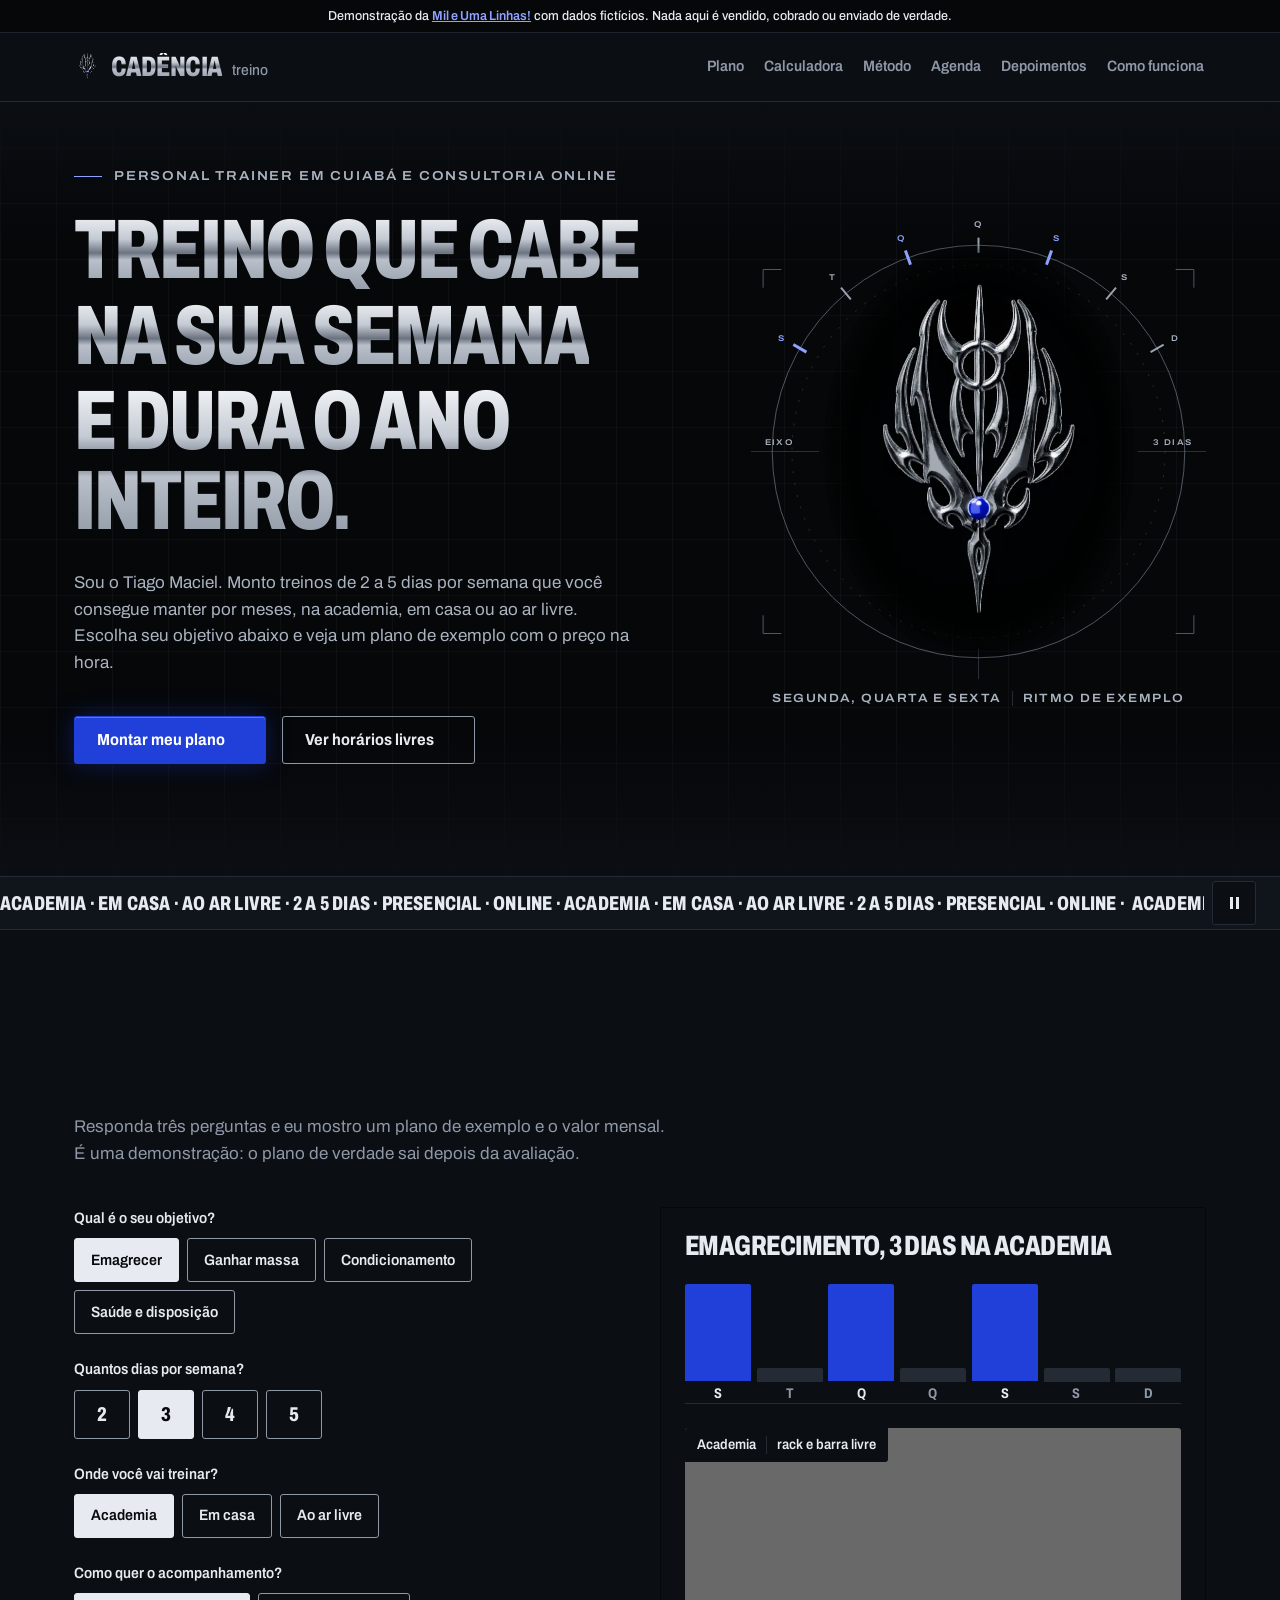
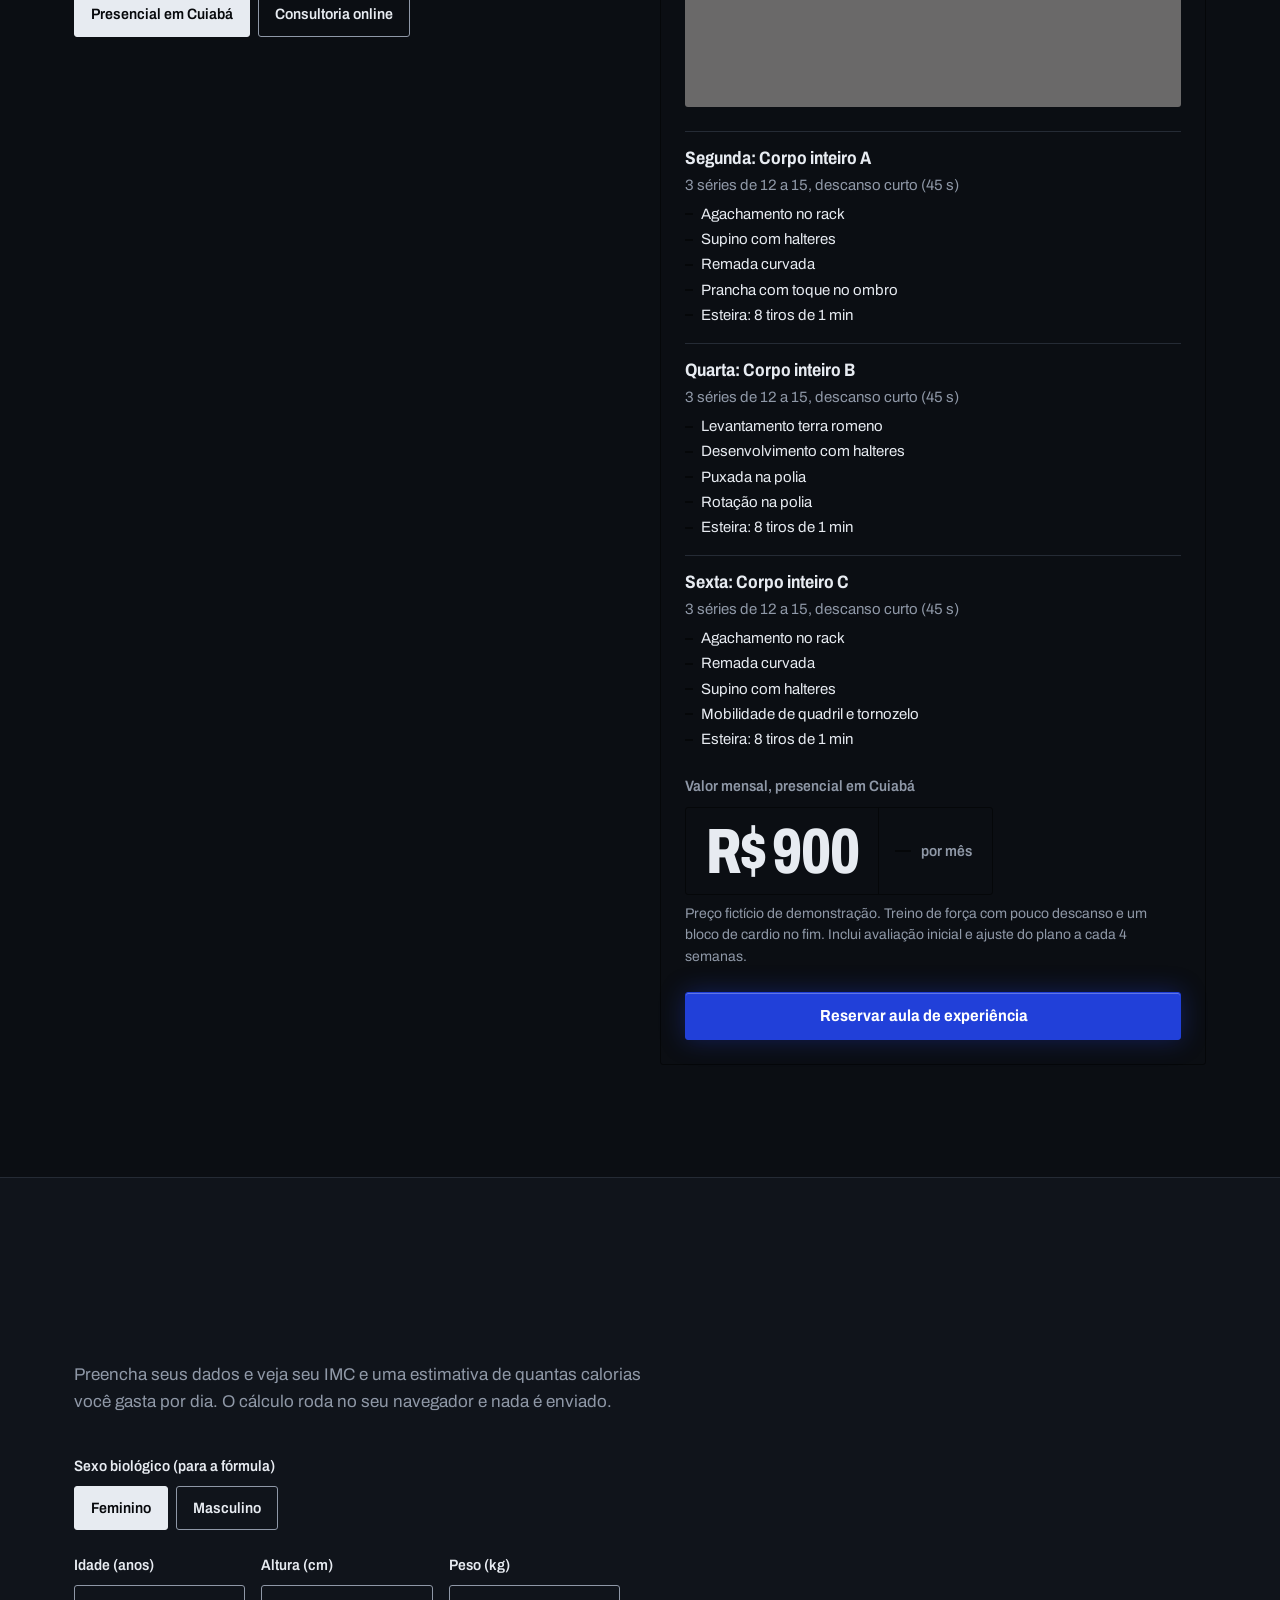
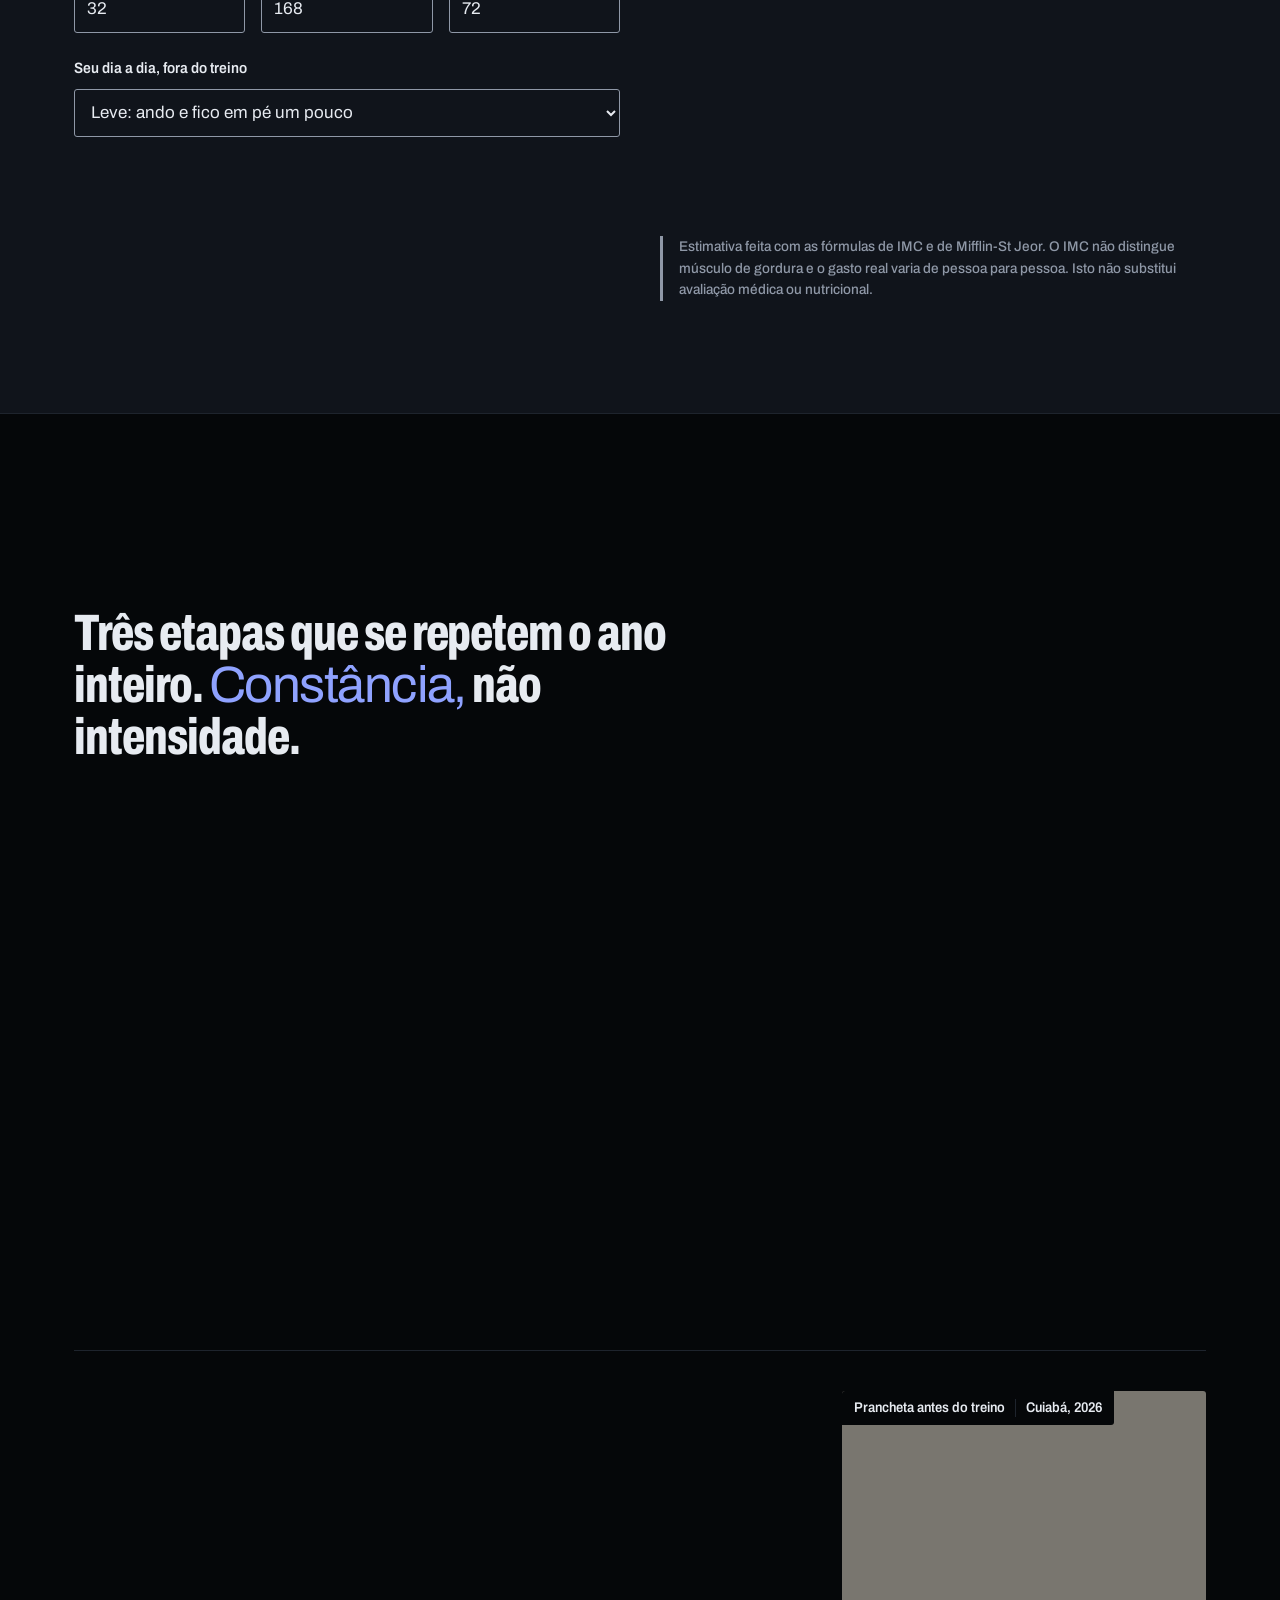
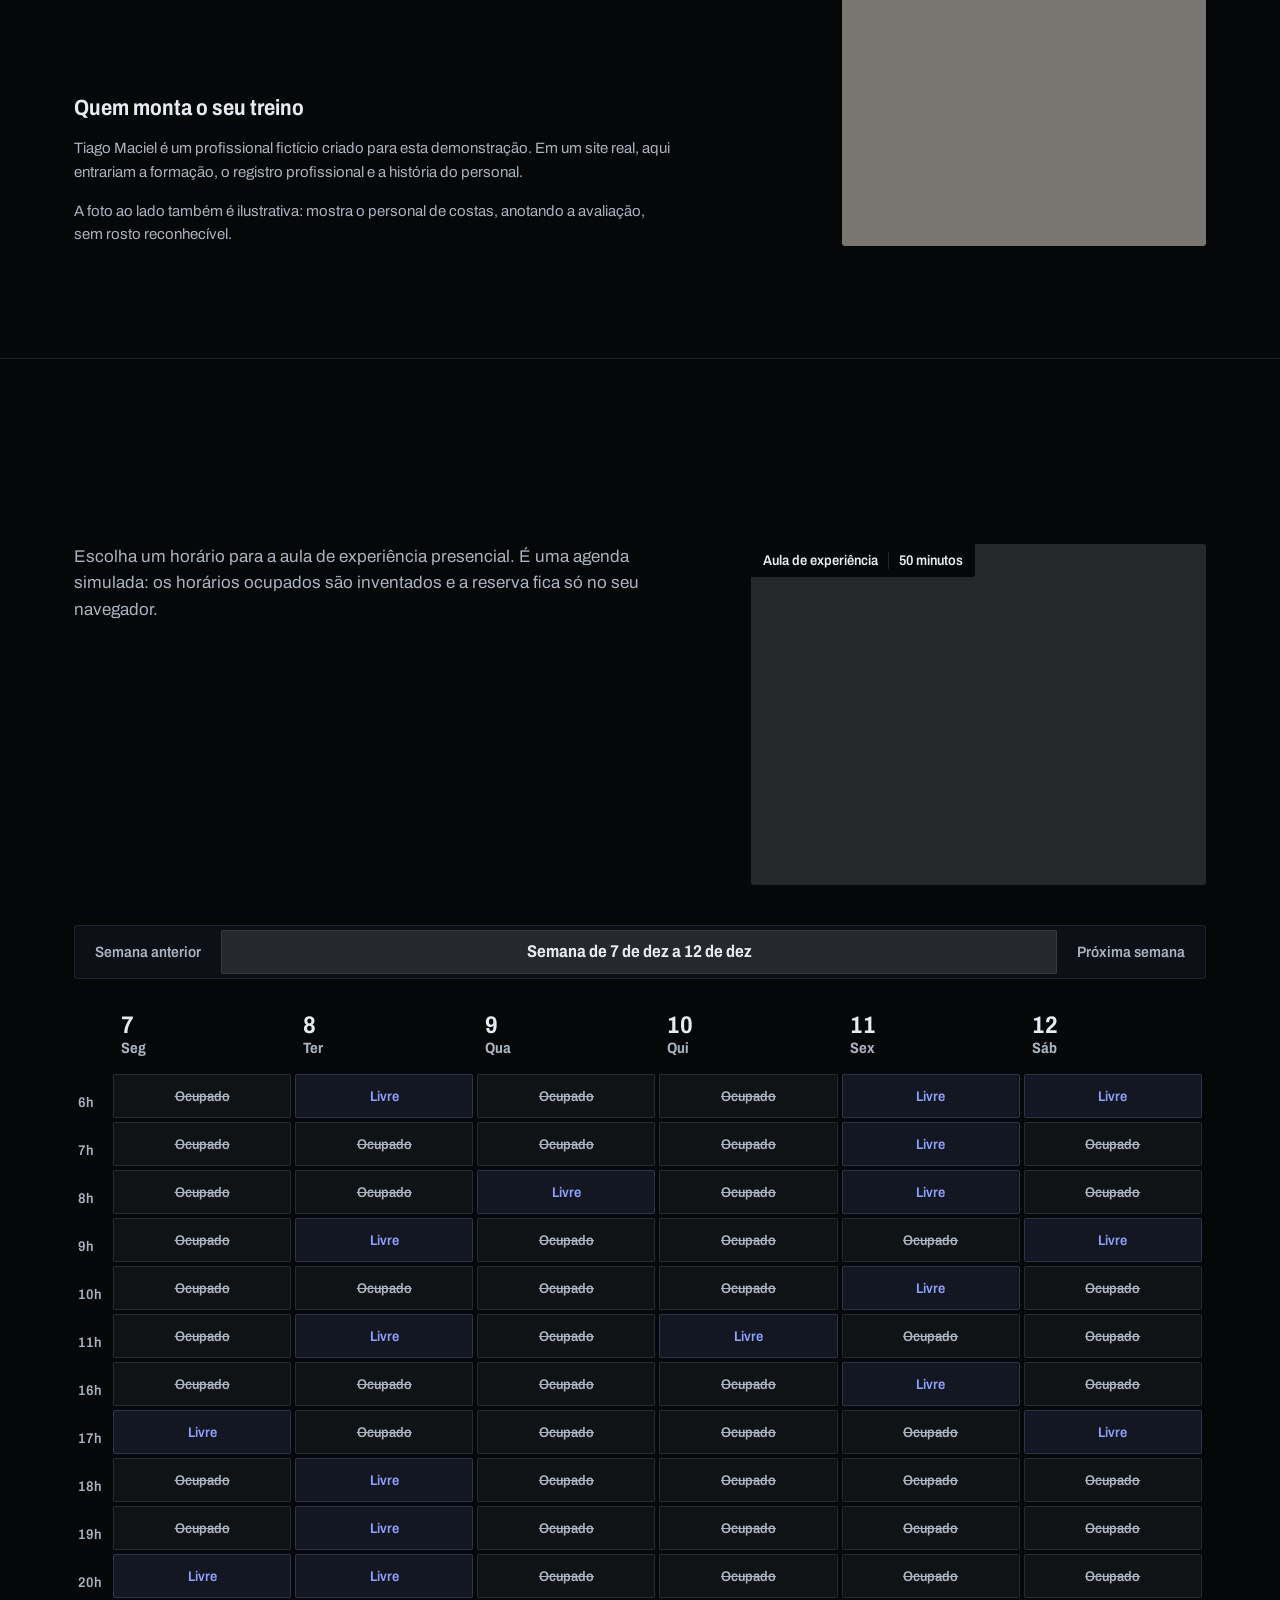
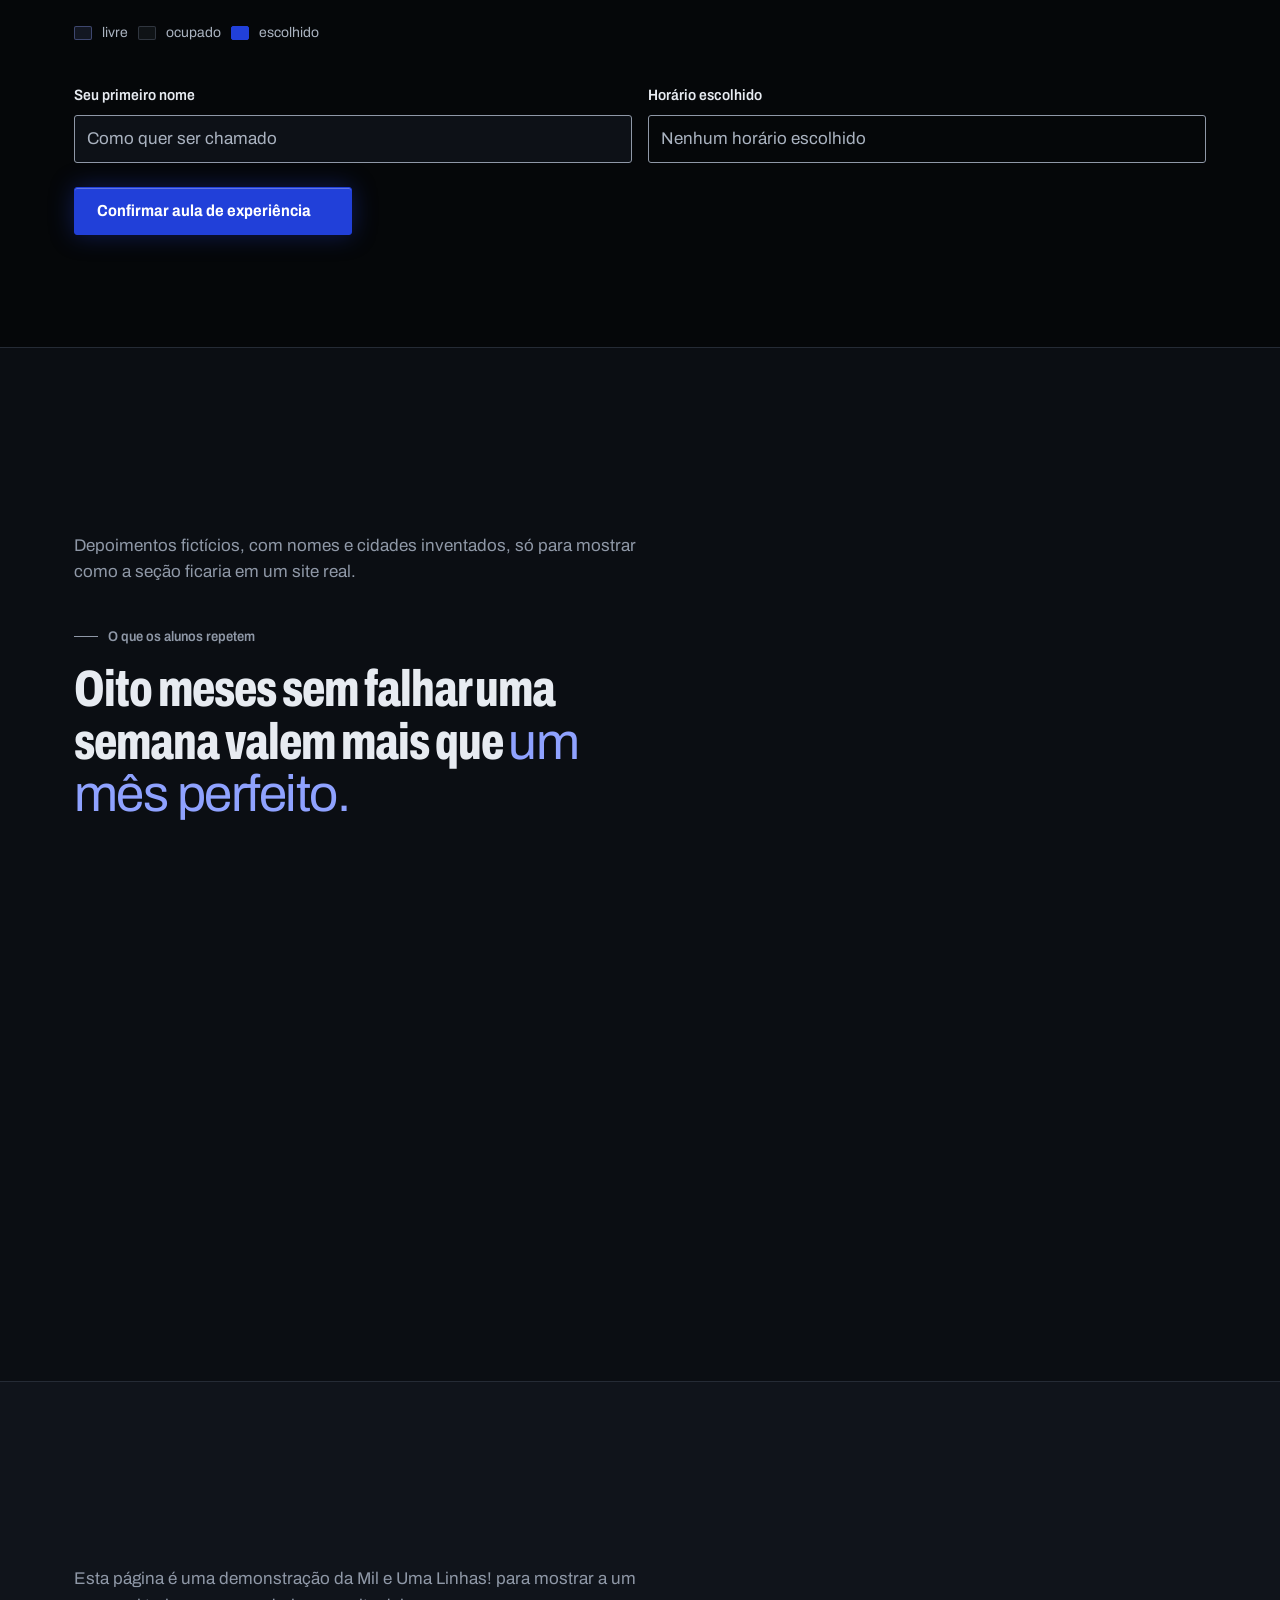
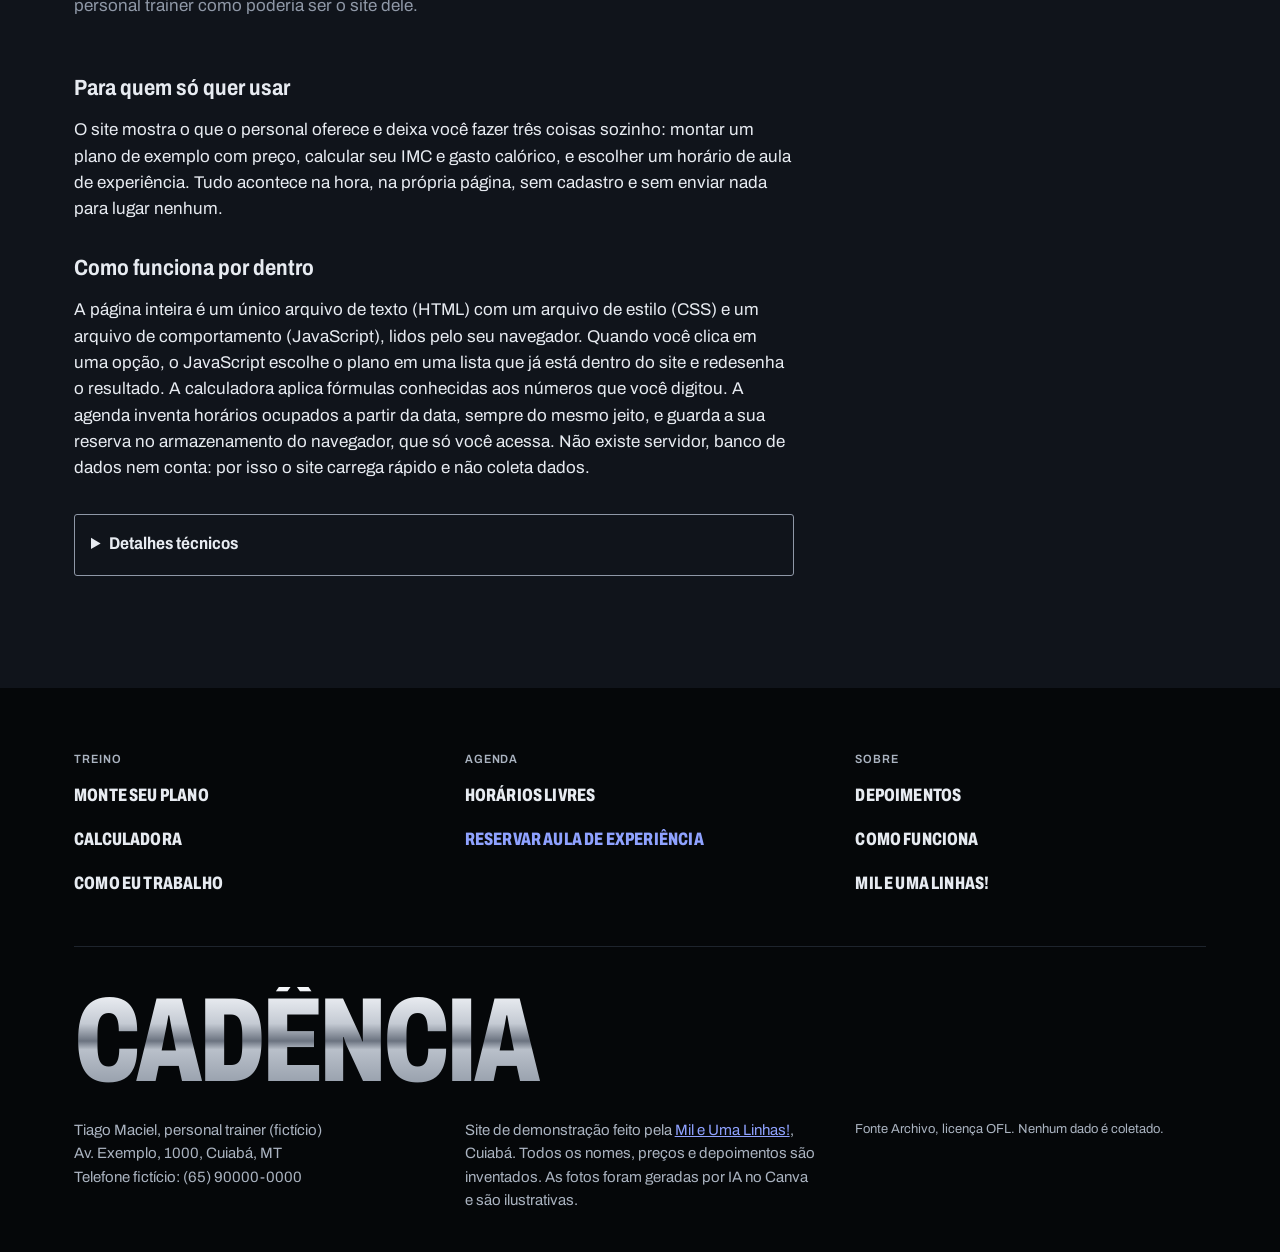
==== commit 24ac21a5: "Primeira passada do estilo Fio de Lâmina Estudo em andamento, ainda não aprovado: paleta de aço escu" ====
--- a/index.html
+++ b/index.html
@@ -6,7 +6,7 @@
   <meta http-equiv="Content-Security-Policy" content="default-src 'self'; script-src 'self'; style-src 'self'; img-src 'self' data:; font-src 'self'; connect-src 'none'; object-src 'none'; base-uri 'none'; form-action 'none'">
   <title>Cadência Treino | Personal trainer em Cuiabá e consultoria online</title>
   <meta name="description" content="Site de demonstração de um personal trainer fictício: monte um plano de treino, calcule IMC e gasto calórico e simule a reserva de um horário. Feito pela Mil e Uma Linhas!.">
-  <meta name="theme-color" content="#15181F">
+  <meta name="theme-color" content="#050709">
   <link rel="canonical" href="https://toshiro01001.github.io/personal/">
   <link rel="icon" href="favicon.svg" type="image/svg+xml">
   <link rel="preload" href="fonts/archivo-latin-variable.woff2" as="font" type="font/woff2" crossorigin>
@@ -23,6 +23,7 @@
 <header class="topo">
   <div class="grade topo-conteudo">
     <a class="marca" href="#inicio" aria-label="Cadência Treino, início da página">
+      <img class="marca-simbolo" src="img/sigilo-marca.webp" width="96" height="129" alt="">
       <span class="marca-nome">CADÊNCIA</span>
       <span class="marca-sub">treino</span>
     </a>
@@ -55,9 +56,22 @@
           <a class="botao botao-secundario" href="#agenda"><span class="rolo"><span class="rolo-texto" data-rotulo="Ver horários livres">Ver horários livres</span></span></a>
         </div>
       </div>
-      <figure class="abertura-figura">
-        <img class="hero-foto" src="img/hero.webp" width="1440" height="1080" alt="Uma kettlebell preta de ferro sobre um piso de concreto cinza, ao lado de uma corda de pular preta com cabos escuros e uma toalha dobrada em azul-cobalto, diante de uma parede clara cortada por uma sombra diagonal." fetchpriority="high" decoding="async">
-        <figcaption class="olho-foto"><span>Kettlebell, corda e toalha</span><span>Cuiabá, 2026</span></figcaption>
+      <figure class="abertura-figura sigilo-palco" id="sigilo-palco">
+        <div class="sigilo-area">
+        <svg class="mira" viewBox="0 0 600 600" aria-hidden="true" focusable="false">
+          <circle cx="300" cy="300" r="272"/>
+          <g class="mira-giro"><circle class="mira-fina" cx="300" cy="300" r="246" stroke-dasharray="2 10"/></g>
+          <circle class="mira-fina" cx="300" cy="300" r="150"/>
+          <line class="mira-fina" x1="0" y1="300" x2="90" y2="300"/><line class="mira-fina" x1="510" y1="300" x2="600" y2="300"/>
+          <line class="mira-fina" x1="300" y1="560" x2="300" y2="600"/>
+          <path d="M40 60 H16 V84 M560 60 H584 V84 M40 540 H16 V516 M560 540 H584 V516"/>
+          <line class="mira-dia aceso" x1="73.1" y1="169.0" x2="55.8" y2="159.0"/><text class="aceso" x="40.2" y="154.0" text-anchor="middle">S</text><line class="mira-dia" x1="131.6" y1="99.3" x2="118.7" y2="84.0"/><text class="" x="107.2" y="74.2" text-anchor="middle">T</text><line class="mira-dia aceso" x1="210.4" y1="53.8" x2="203.6" y2="35.0"/><text class="aceso" x="197.4" y="22.1" text-anchor="middle">Q</text><line class="mira-dia" x1="300.0" y1="38.0" x2="300.0" y2="18.0"/><text class="" x="300.0" y="4.0" text-anchor="middle">Q</text><line class="mira-dia aceso" x1="389.6" y1="53.8" x2="396.4" y2="35.0"/><text class="aceso" x="402.6" y="22.1" text-anchor="middle">S</text><line class="mira-dia" x1="468.4" y1="99.3" x2="481.3" y2="84.0"/><text class="" x="492.8" y="74.2" text-anchor="middle">S</text><line class="mira-dia" x1="526.9" y1="169.0" x2="544.2" y2="159.0"/><text class="" x="559.8" y="154.0" text-anchor="middle">D</text>
+          <text x="18" y="292">eixo</text><text x="582" y="292" text-anchor="end">3 dias</text>
+        </svg>
+        <img class="hero-foto sigilo-fixo" src="img/sigilo-frente.webp" width="640" height="860" alt="Símbolo da Cadência Treino: um emblema de lâminas de aço escuro com pontas afiadas e uma gema azul-cobalto na base. Em volta, uma mira marca os sete dias da semana, com três acesos." fetchpriority="high" decoding="async">
+        <canvas class="sigilo-quadro" id="sigilo-quadro" width="640" height="860" aria-hidden="true"></canvas>
+        </div>
+        <figcaption class="olho-foto"><span>Segunda, quarta e sexta</span><span>ritmo de exemplo</span></figcaption>
       </figure>
     </div>
   </section>
--- a/css/estilo.css
+++ b/css/estilo.css
@@ -13,17 +13,19 @@
 }
 
 :root {
-  --giz: #F2F0EA;
-  --giz-escuro: #E6E3DA;
-  --ferro: #15181F;
+  --giz: #0B0E13;
+  --tinta: #E7EBF1;
+  --cromo: linear-gradient(180deg, #F6F8FB 0%, #C4CAD3 34%, #6B7380 50%, #B9C0CA 58%, #8D96A3 100%);
+  --giz-escuro: #10141B;
+  --ferro: #050709;
   --ferro-claro: #1F232D;
-  --ferro-cartao: #1B1F28;              /* cartões e trilhos sobre Ferro (Ledger: inner card) */
+  --ferro-cartao: #0D1117;              /* cartões e trilhos sobre Ferro (Ledger: inner card) */
   --borda-ferro: rgba(242, 240, 234, .08); /* borda branca fina dos cartões escuros */
   --fio-ferro: rgba(242, 240, 234, .06);   /* hairline das linhas da lista */
-  --aco: #525A6B;
-  --aco-claro: #B8BECB;
-  --linha: #CFCCC2;
-  --linha-escura: #343946;
+  --aco: #8F98A7;
+  --aco-claro: #AAB3C0;
+  --linha: #252B35;
+  --linha-escura: #1E242D;
   --cobalto: #2140D9;
   --cobalto-claro: #8FA2FF;
   --branco: #FFFFFF;
@@ -33,7 +35,7 @@
   --calha: 24px;
   --e1: 8px; --e2: 16px; --e3: 24px; --e4: 40px; --e5: 64px; --e6: 112px;
   --raio: 3px;
-  --foco: 0 0 0 3px var(--giz), 0 0 0 6px var(--cobalto);
+  --foco: 0 0 0 3px var(--giz), 0 0 0 6px var(--cobalto-claro);
   --curva-saida: cubic-bezier(.33, 1, .68, 1);
   --curva-rolo: cubic-bezier(.65, 0, .35, 1);
   --seta: url("data:image/svg+xml,%3Csvg xmlns='http://www.w3.org/2000/svg' viewBox='0 0 12 12'%3E%3Cpath d='M1 6h9M6.5 2.5 10 6l-3.5 3.5' fill='none' stroke='%23000' stroke-width='1.6'/%3E%3C/svg%3E");
@@ -47,7 +49,7 @@
 body {
   margin: 0;
   background: var(--giz);
-  color: var(--ferro);
+  color: var(--tinta);
   font-family: var(--fonte);
   font-size: 1.0625rem;
   line-height: 1.55;
@@ -82,7 +84,7 @@
 /* Pular para o conteúdo */
 .pular {
   position: absolute; left: var(--e2); top: -100px;
-  background: var(--ferro); color: var(--giz);
+  background: var(--ferro); color: var(--tinta);
   padding: var(--e1) var(--e2); z-index: 20; border-radius: var(--raio);
 }
 .pular:focus { top: var(--e2); }
@@ -90,7 +92,7 @@
 /* Faixa de demonstração */
 .faixa-demo {
   position: sticky; top: 0; z-index: 10;
-  background: var(--ferro); color: var(--giz);
+  background: var(--ferro); color: var(--tinta);
   font-size: 0.8125rem; font-weight: 500; font-stretch: 95%;
   text-align: center; padding: 6px var(--calha);
   border-bottom: 1px solid var(--linha-escura);
@@ -116,7 +118,7 @@
   font-size: 0.9375rem; color: var(--aco); padding: 4px 2px;
   border-bottom: 2px solid transparent;
 }
-.menu a:hover { color: var(--ferro); border-bottom-color: var(--ferro); }
+.menu a:hover { color: var(--tinta); border-bottom-color: var(--ferro); }
 
 /* Tipografia de títulos */
 .titulo-grande, .titulo-secao {
@@ -147,11 +149,11 @@
 .declaracao {
   font-weight: 800; font-stretch: 70%;
   font-size: clamp(2rem, 4vw, 3.5rem); line-height: 1.02; letter-spacing: -0.02em;
-  max-width: 24ch; color: var(--ferro);
+  max-width: 24ch; color: var(--tinta);
   overflow-wrap: anywhere;
 }
 .declaracao-destaque { font-weight: 400; font-stretch: 100%; letter-spacing: -0.03em; color: var(--cobalto); }
-.secao-escura .declaracao { color: var(--giz); max-width: 26ch; }
+.secao-escura .declaracao { color: var(--tinta); max-width: 26ch; }
 .secao-escura .declaracao-destaque { color: var(--cobalto-claro); }
 .declaracao-olho {
   display: flex; align-items: center; gap: 10px;
@@ -167,12 +169,12 @@
   display: flex; flex-wrap: wrap; align-items: center; gap: 2px 10px;
   max-width: calc(100% - 16px);
   padding: 8px 12px;
-  background: var(--giz); color: var(--ferro);
+  background: var(--giz); color: var(--tinta);
   font-weight: 600; font-stretch: 90%; font-size: 0.875rem; line-height: 1.25;
   border-bottom-right-radius: var(--raio);
 }
 .olho-foto span + span { padding-left: 10px; border-left: 1px solid var(--linha); }
-.secao-escura .olho-foto { background: var(--ferro); color: var(--giz); }
+.secao-escura .olho-foto { background: var(--ferro); color: var(--tinta); }
 .secao-escura .olho-foto span + span { border-left-color: var(--linha-escura); }
 
 /* Abertura */
@@ -206,7 +208,7 @@
   flex: none; padding: 14px 0.35em 14px 0;
   font-weight: 800; font-stretch: 70%; font-size: 1.25rem; line-height: 1.2;
   letter-spacing: 0.01em; text-transform: uppercase; white-space: nowrap;
-  color: var(--ferro);
+  color: var(--tinta);
 }
 .faixa-pausa {
   flex: none; position: relative; width: 44px; height: 44px; margin-right: var(--calha);
@@ -230,7 +232,7 @@
 .secao { padding-block: var(--e6); border-top: 1px solid var(--linha); scroll-margin-top: 48px; }
 @media (max-width: 600px) { .secao { scroll-margin-top: 80px; } }
 .secao-alt { background: var(--giz-escuro); }
-.secao-escura { background: var(--ferro); color: var(--giz); border-top-color: var(--linha-escura); }
+.secao-escura { background: var(--ferro); color: var(--tinta); border-top-color: var(--linha-escura); }
 .secao-escura + .secao-escura { border-top-color: var(--linha-escura); }
 .faixa-cadencia + .secao { border-top: 0; }
 
@@ -249,10 +251,10 @@
 }
 .botao-principal { background: var(--cobalto); color: var(--branco); border-color: var(--cobalto); }
 .botao-principal:hover { background: #1A33B5; border-color: #1A33B5; }
-.botao-secundario { background: var(--giz-escuro); color: var(--ferro); border-color: var(--linha); }
-.botao-secundario:hover { background: var(--ferro); color: var(--giz); border-color: var(--ferro); }
-.botao-escuro { color: var(--giz); border-color: var(--aco-claro); }
-.botao-escuro:hover { background: var(--giz); color: var(--ferro); border-color: var(--giz); }
+.botao-secundario { background: var(--giz-escuro); color: var(--tinta); border-color: var(--linha); }
+.botao-secundario:hover { background: var(--ferro); color: var(--tinta); border-color: var(--ferro); }
+.botao-escuro { color: var(--tinta); border-color: var(--aco-claro); }
+.botao-escuro:hover { background: var(--giz); color: var(--tinta); border-color: var(--giz); }
 .botao:disabled { opacity: .5; cursor: not-allowed; }
 .botao-principal::after, .botao-secundario::after {
   content: ""; flex: none; width: 12px; height: 12px;
@@ -297,14 +299,14 @@
 }
 .opcoes-numeros .opcao span { min-width: 56px; font-size: 1.25rem; font-weight: 800; font-stretch: 75%; }
 .opcao input:hover + span { border-color: var(--ferro); }
-.opcao input:checked + span { background: var(--ferro); color: var(--giz); border-color: var(--ferro); }
+.opcao input:checked + span { background: var(--ferro); color: var(--tinta); border-color: var(--ferro); }
 .opcao input:focus-visible + span { box-shadow: var(--foco); }
 
 .campos-linha { display: grid; grid-template-columns: repeat(auto-fit, minmax(120px, 1fr)); gap: var(--e2); }
 .campo input, .campo select {
   width: 100%; min-height: 48px; padding: 8px 12px;
   border: 1px solid var(--aco); border-radius: var(--raio);
-  background: var(--giz); color: var(--ferro);
+  background: var(--giz); color: var(--tinta);
 }
 .campo input:read-only { background: var(--giz-escuro); color: var(--aco); }
 .secao-alt .campo input, .secao-alt .campo select, .secao-alt .opcao span { background: var(--giz-escuro); }
@@ -312,9 +314,9 @@
 .secao-alt .opcao input:checked + span { background: var(--ferro); }
 
 .formulario-escuro { margin-top: var(--e4); }
-.formulario-escuro .campo label { color: var(--giz); }
+.formulario-escuro .campo label { color: var(--tinta); }
 .formulario-escuro .campo input {
-  background: var(--ferro-cartao); border-color: var(--aco); color: var(--giz);
+  background: var(--ferro-cartao); border-color: var(--aco); color: var(--tinta);
 }
 .formulario-escuro .campo input::placeholder { color: var(--aco-claro); opacity: 1; }
 .formulario-escuro .campo input:read-only { background: var(--ferro); color: var(--aco-claro); }
@@ -349,7 +351,7 @@
 }
 .mini-dia.treino .mini-barra { background: var(--cobalto); }
 .mini-letra { text-align: center; font-weight: 700; font-stretch: 80%; font-size: 0.875rem; line-height: 1; color: var(--aco); }
-.mini-dia.treino .mini-letra { color: var(--ferro); }
+.mini-dia.treino .mini-letra { color: var(--tinta); }
 
 /* Foto do local escolhido (troca com o local) */
 .plano-foto {
@@ -439,7 +441,7 @@
   padding-top: var(--e4); border-top: 1px solid var(--linha-escura);
 }
 .metodo-texto { display: grid; gap: var(--e2); max-width: 60ch; }
-.metodo-titulo { color: var(--giz); }
+.metodo-titulo { color: var(--tinta); }
 .metodo-bio { color: var(--aco-claro); font-size: 0.9375rem; }
 .metodo-foto {
   position: relative; aspect-ratio: 4 / 5; overflow: hidden;
@@ -475,13 +477,13 @@
   color: var(--aco-claro); font-weight: 600; font-stretch: 90%; font-size: 0.9375rem;
   cursor: pointer;
 }
-.segmento:hover:not(:disabled) { background: var(--fio-ferro); color: var(--giz); }
+.segmento:hover:not(:disabled) { background: var(--fio-ferro); color: var(--tinta); }
 .segmento:disabled { opacity: .4; cursor: not-allowed; }
 .agenda-periodo {
   display: grid; place-items: center; text-align: center;
   padding: 8px 12px; border-radius: 2px;
   background: rgba(242, 240, 234, .1); box-shadow: inset 0 0 0 1px var(--borda-ferro);
-  font-weight: 700; font-stretch: 85%; font-size: 1.0625rem; line-height: 1.2; color: var(--giz);
+  font-weight: 700; font-stretch: 85%; font-size: 1.0625rem; line-height: 1.2; color: var(--tinta);
   font-variant-numeric: tabular-nums;
 }
 
@@ -491,7 +493,7 @@
   font-weight: 700; font-stretch: 85%; font-size: 0.9375rem; text-align: left;
   padding: 6px 8px; color: var(--aco-claro);
 }
-.agenda th .dia-num { display: block; font-size: 1.5rem; color: var(--giz); line-height: 1; font-variant-numeric: tabular-nums; }
+.agenda th .dia-num { display: block; font-size: 1.5rem; color: var(--tinta); line-height: 1; font-variant-numeric: tabular-nums; }
 .agenda th.hoje .dia-num { color: var(--cobalto-claro); }
 .agenda td { padding: 0; vertical-align: top; }
 .agenda th.hora { color: var(--aco-claro); font-weight: 600; font-stretch: 90%; font-size: 0.875rem; padding: 12px 8px 0 0; white-space: nowrap; width: 1%; font-variant-numeric: tabular-nums; }
@@ -522,10 +524,10 @@
   display: grid; place-items: center; gap: 0; padding: 4px 2px;
 }
 .chip-dia:hover { background: var(--fio-ferro); }
-.chip-num { font-weight: 800; font-stretch: 72%; font-size: 1.375rem; line-height: 1; color: var(--giz); font-variant-numeric: tabular-nums; }
+.chip-num { font-weight: 800; font-stretch: 72%; font-size: 1.375rem; line-height: 1; color: var(--tinta); font-variant-numeric: tabular-nums; }
 .chip-nome { font-weight: 600; font-stretch: 90%; font-size: 0.75rem; }
 .chip-dia.ativo { background: rgba(143, 162, 255, .2); box-shadow: inset 0 0 0 1px rgba(143, 162, 255, .3); }
-.chip-dia.ativo .chip-num, .chip-dia.ativo .chip-nome { color: var(--giz); }
+.chip-dia.ativo .chip-num, .chip-dia.ativo .chip-nome { color: var(--tinta); }
 
 .agenda-legenda { display: flex; flex-wrap: wrap; align-items: center; gap: 6px 10px; color: var(--aco-claro); font-size: 0.875rem; margin-top: var(--e2); }
 .amostra { display: inline-block; width: 18px; height: 14px; border-radius: 2px; border: 1px solid; }
@@ -547,7 +549,7 @@
 .depoimento { border-top: 1px solid var(--ferro); padding-top: var(--e3); display: grid; grid-template-columns: minmax(0, 8fr) minmax(0, 4fr); gap: var(--e3); align-items: start; }
 .depoimento p { font-weight: 600; font-stretch: 88%; font-size: clamp(1.25rem, 2.4vw, 1.75rem); line-height: 1.3; letter-spacing: -0.01em; }
 .depoimento footer { color: var(--aco); font-size: 0.9375rem; padding-top: 6px; }
-.depoimento cite { font-style: normal; font-weight: 700; color: var(--ferro); }
+.depoimento cite { font-style: normal; font-weight: 700; color: var(--tinta); }
 
 .depoimentos.em-carrossel {
   grid-template-columns: minmax(0, 1fr); gap: 0;
@@ -572,7 +574,7 @@
 .seta {
   position: relative; width: 48px; height: 48px; flex: none;
   border: 1px solid var(--linha); border-radius: 50%;
-  background: var(--giz); color: var(--ferro); cursor: pointer;
+  background: var(--giz); color: var(--tinta); cursor: pointer;
 }
 .seta::before {
   content: ""; position: absolute; inset: 0; margin: auto; width: 14px; height: 14px;
@@ -581,7 +583,7 @@
   mask: var(--seta) center / contain no-repeat;
 }
 .seta-anterior::before { transform: scaleX(-1); }
-.seta:hover { border-color: var(--ferro); background: var(--ferro); color: var(--giz); }
+.seta:hover { border-color: var(--ferro); background: var(--ferro); color: var(--tinta); }
 .seta:focus-visible { border-radius: 50%; }
 
 /* Blur-up entrance (Ledger): sobe 30px e perde o desfoque de 8px em .8s */
@@ -618,11 +620,11 @@
   display: inline-flex; align-items: center; min-height: 44px;
   font-weight: 800; font-stretch: 70%; font-size: 1.125rem; line-height: 1.2;
   letter-spacing: 0.01em; text-transform: uppercase;
-  color: var(--giz); text-decoration: none;
+  color: var(--tinta); text-decoration: none;
 }
 .rodape-grupo a.rodape-acao { color: var(--cobalto-claro); }
 .marca-nome-rodape {
-  color: var(--giz); font-size: clamp(48px, 10vw, 120px); line-height: .9;
+  color: var(--tinta); font-size: clamp(48px, 10vw, 120px); line-height: .9;
   letter-spacing: -0.03em; margin-block: var(--e4) var(--e3);
 }
 .rodape-info { display: grid; grid-template-columns: repeat(3, minmax(0, 1fr)); gap: var(--e2) var(--e4); }
@@ -696,7 +698,7 @@
   .agenda thead { position: absolute; width: 1px; height: 1px; overflow: hidden; clip: rect(0 0 0 0); }
   .agenda tbody tr { border-bottom: 1px solid var(--fio-ferro); }
   .agenda tbody tr:first-child { border-top: 1px solid var(--fio-ferro); }
-  .agenda th.hora { padding: 0 12px 0 4px; vertical-align: middle; font-size: 1rem; color: var(--giz); }
+  .agenda th.hora { padding: 0 12px 0 4px; vertical-align: middle; font-size: 1rem; color: var(--tinta); }
   .agenda td.col-ativa { padding: 4px 0; }
   .horario,
   .horario:hover:not(:disabled),
@@ -720,7 +722,7 @@
     content: "Escolher"; content: "Escolher" / "";
     display: inline-flex; align-items: center; min-height: 40px; padding: 0 14px;
     border: 1px solid rgba(242, 240, 234, .18); border-radius: 2px;
-    color: var(--giz); font-weight: 700;
+    color: var(--tinta); font-weight: 700;
   }
 }
 
@@ -757,3 +759,63 @@
   .rodape-grade { grid-template-columns: 1fr; }
   .marca-nome-rodape { font-size: 48px; }
 }
+
+/* ===== Fio de Lâmina (Metalheart): aço escuro, relevo, mira técnica e um ponto de cobalto ===== */
+body { background: var(--giz); color: var(--tinta); }
+.titulo-grande .linha-anim, .titulo-secao .linha-anim, .marca-nome {
+  background: var(--cromo); -webkit-background-clip: text; background-clip: text;
+  color: transparent; -webkit-text-fill-color: transparent;
+}
+.titulo-grande .linha-anim, .titulo-secao .linha-anim { padding-bottom: .06em; }
+.declaracao-destaque, .secao .declaracao-destaque { color: var(--cobalto-claro); }
+.erro { color: #FFB3B3; border-left-color: #FFB3B3; }
+.opcao input:checked + span, .secao-alt .opcao input:checked + span { background: var(--tinta); color: #07090C; border-color: var(--tinta); }
+.opcao input:hover + span { border-color: var(--tinta); }
+.botao-principal { box-shadow: inset 0 1px 0 rgba(255,255,255,.28), 0 0 24px rgba(33,64,217,.35); }
+.botao-secundario { background: transparent; border-color: var(--aco); }
+.botao-secundario:hover { background: var(--tinta); color: #07090C; border-color: var(--tinta); }
+.botao-escuro:hover { background: var(--tinta); color: #07090C; border-color: var(--tinta); }
+.faixa-pausa::before, .faixa-pausa::after { background: var(--tinta); }
+.faixa-pausa[aria-pressed="true"]::before { background: none; border-color: transparent transparent transparent var(--tinta); }
+.menu a:hover { color: var(--tinta); border-bottom-color: var(--cobalto-claro); }
+.marca { align-items: center; gap: 10px; }
+.marca-simbolo { width: 27px; height: 36px; object-fit: cover; mix-blend-mode: lighten; filter: contrast(1.25) brightness(1.15); }
+.marca-sub { align-self: flex-end; padding-bottom: 3px; }
+img:not(.sigilo-fixo):not(.marca-simbolo):not(.sigilo-quadro) { filter: grayscale(1) contrast(1.08) brightness(.78); }
+
+/* Abertura: o Sigilo no centro de uma mira que marca os dias da semana */
+.abertura { position: relative; overflow: hidden; padding-block: var(--e5) var(--e6);
+  background:
+    linear-gradient(var(--giz), transparent 18%, transparent 82%, var(--giz)),
+    repeating-linear-gradient(90deg, rgba(231,235,241,.035) 0 1px, transparent 1px 56px),
+    repeating-linear-gradient(0deg, rgba(231,235,241,.035) 0 1px, transparent 1px 56px),
+    var(--ferro); }
+.abertura-grade { grid-template-columns: minmax(0, 7fr) minmax(0, 5fr); }
+.abertura-local { display: flex; align-items: center; gap: 12px; color: var(--aco-claro);
+  font-size: .8125rem; font-stretch: 112%; letter-spacing: .14em; text-transform: uppercase; }
+.abertura-local::before { content: ""; width: 28px; height: 1px; background: var(--cobalto-claro); }
+.abertura-lead { color: var(--aco-claro); }
+.sigilo-palco { position: relative; aspect-ratio: auto; max-width: 520px; background: none; overflow: visible; border-radius: 0; }
+.sigilo-area { position: relative; aspect-ratio: 1 / 1; }
+.sigilo-fixo, .sigilo-quadro { position: absolute; left: 50%; top: 50%; height: 92%; width: auto; aspect-ratio: 640 / 860;
+  transform: translate(-50%, -50%); object-fit: contain;
+  -webkit-mask: radial-gradient(closest-side, #000 72%, transparent 100%); mask: radial-gradient(closest-side, #000 72%, transparent 100%); }
+.sigilo-quadro { opacity: 0; }
+.sigilo-vivo .sigilo-quadro { opacity: 1; }
+.sigilo-vivo .sigilo-fixo { opacity: 0; }
+.mira { position: absolute; inset: 0; width: 100%; height: 100%; overflow: visible; pointer-events: none; }
+.mira circle, .mira line, .mira path { fill: none; stroke: var(--aco); stroke-width: 1; vector-effect: non-scaling-stroke; opacity: .55; }
+.mira .mira-fina { opacity: .28; }
+.mira .mira-dia { stroke: var(--aco-claro); stroke-width: 2; opacity: .9; }
+.mira .mira-dia.aceso { stroke: var(--cobalto-claro); stroke-width: 3; opacity: 1; }
+.mira text { fill: var(--aco-claro); font-family: var(--fonte); font-size: 11px; font-weight: 600; font-stretch: 112%; letter-spacing: .16em; text-transform: uppercase; }
+.mira text.aceso { fill: var(--cobalto-claro); }
+.sigilo-palco .olho-foto { position: static; justify-content: center; max-width: none; margin-top: 12px; background: none; color: var(--aco-claro); font-size: .75rem; font-stretch: 112%; letter-spacing: .12em; text-transform: uppercase; padding: 0; }
+@media (prefers-reduced-motion: no-preference) {
+  .mira-giro { transform-origin: 300px 300px; animation: mira-giro 90s linear infinite; }
+  @keyframes mira-giro { to { transform: rotate(360deg); } }
+}
+@media (max-width: 900px) {
+  .abertura-grade { grid-template-columns: minmax(0, 1fr); }
+  .sigilo-palco { justify-self: center; max-width: 360px; margin-top: var(--e3); }
+}
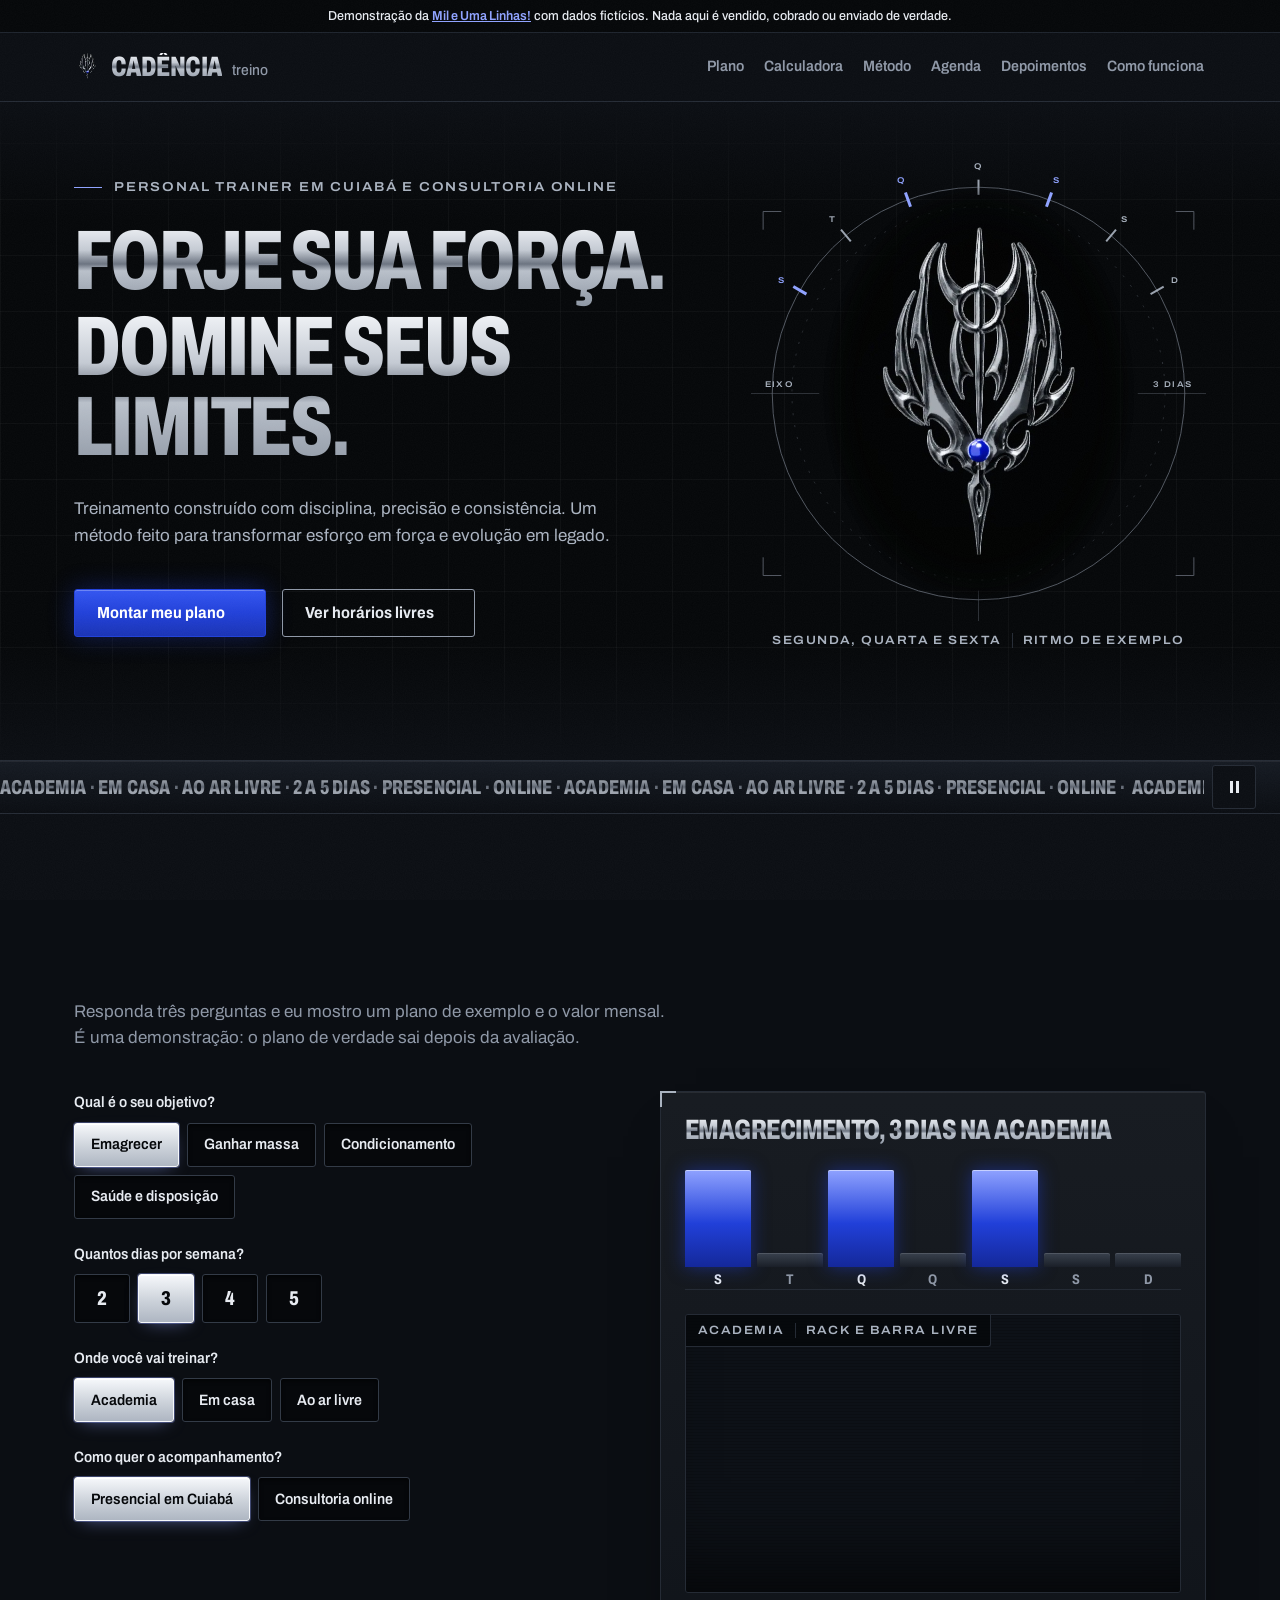
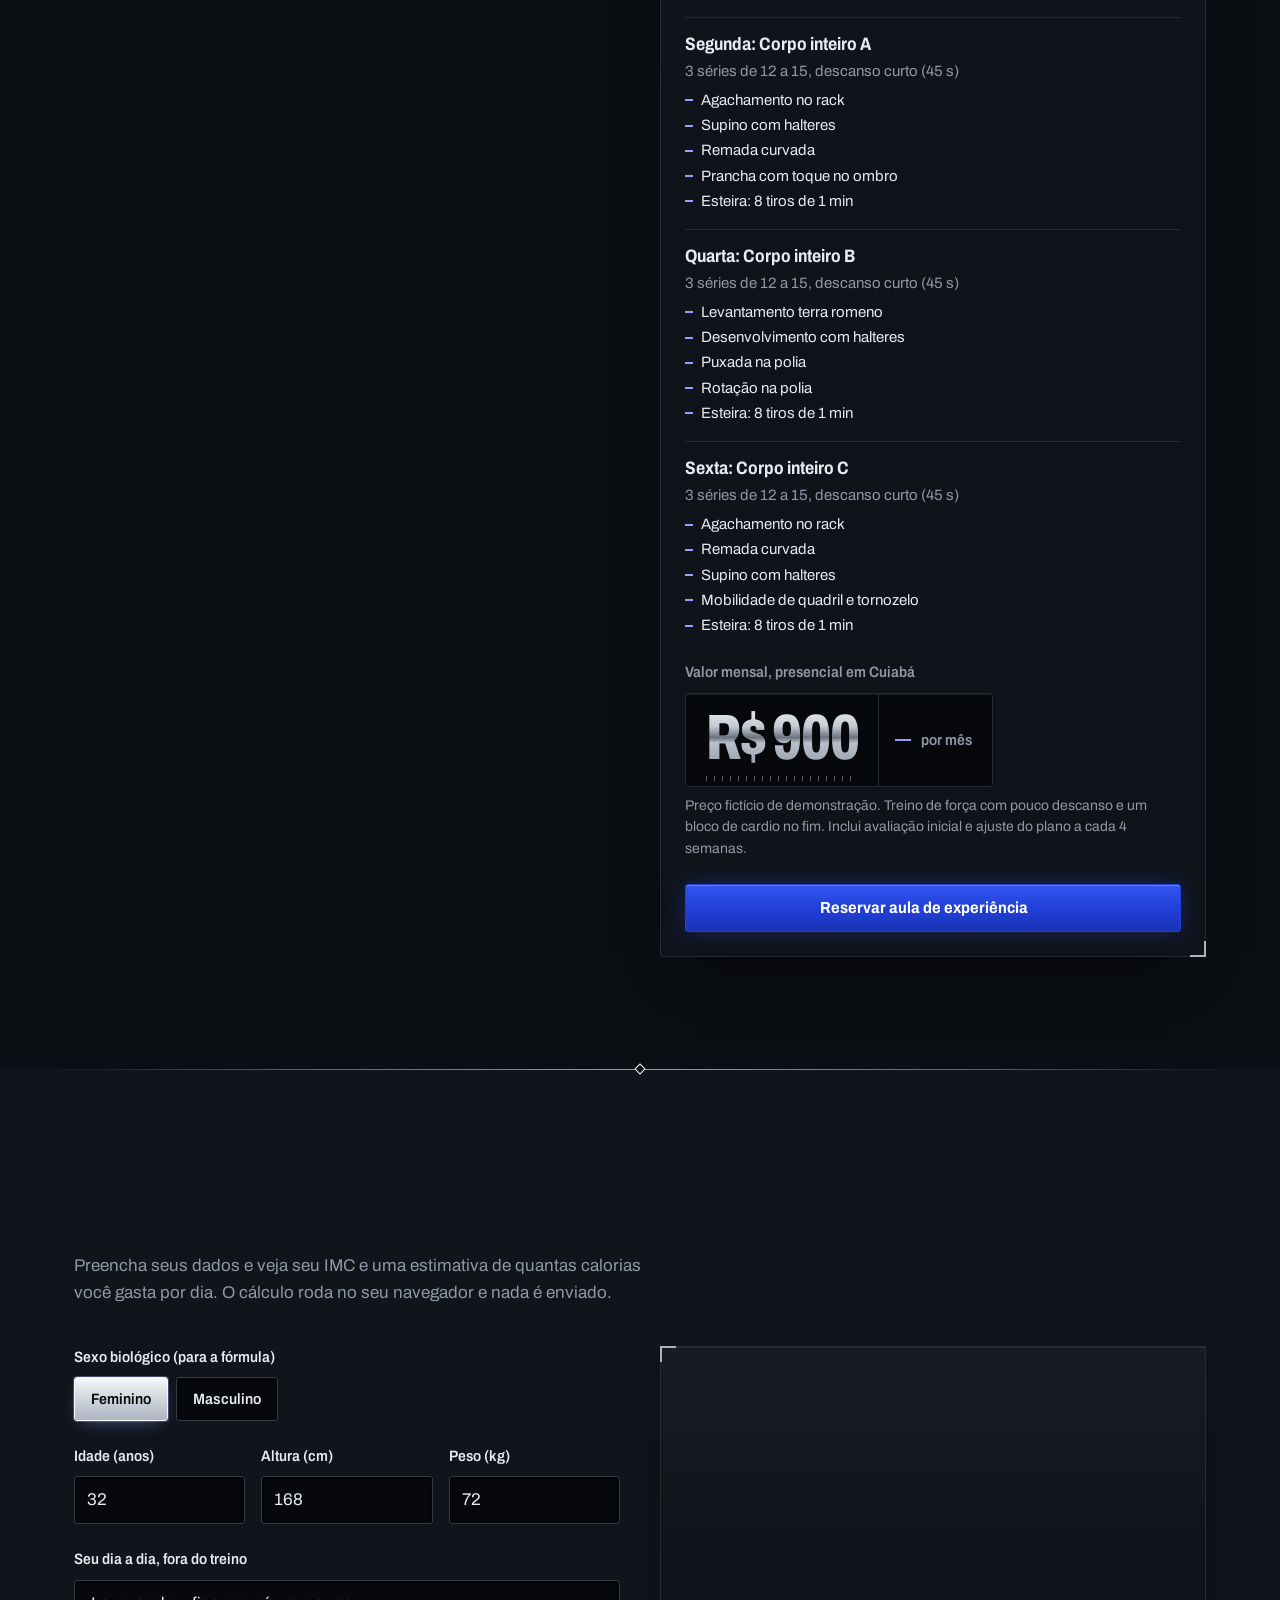
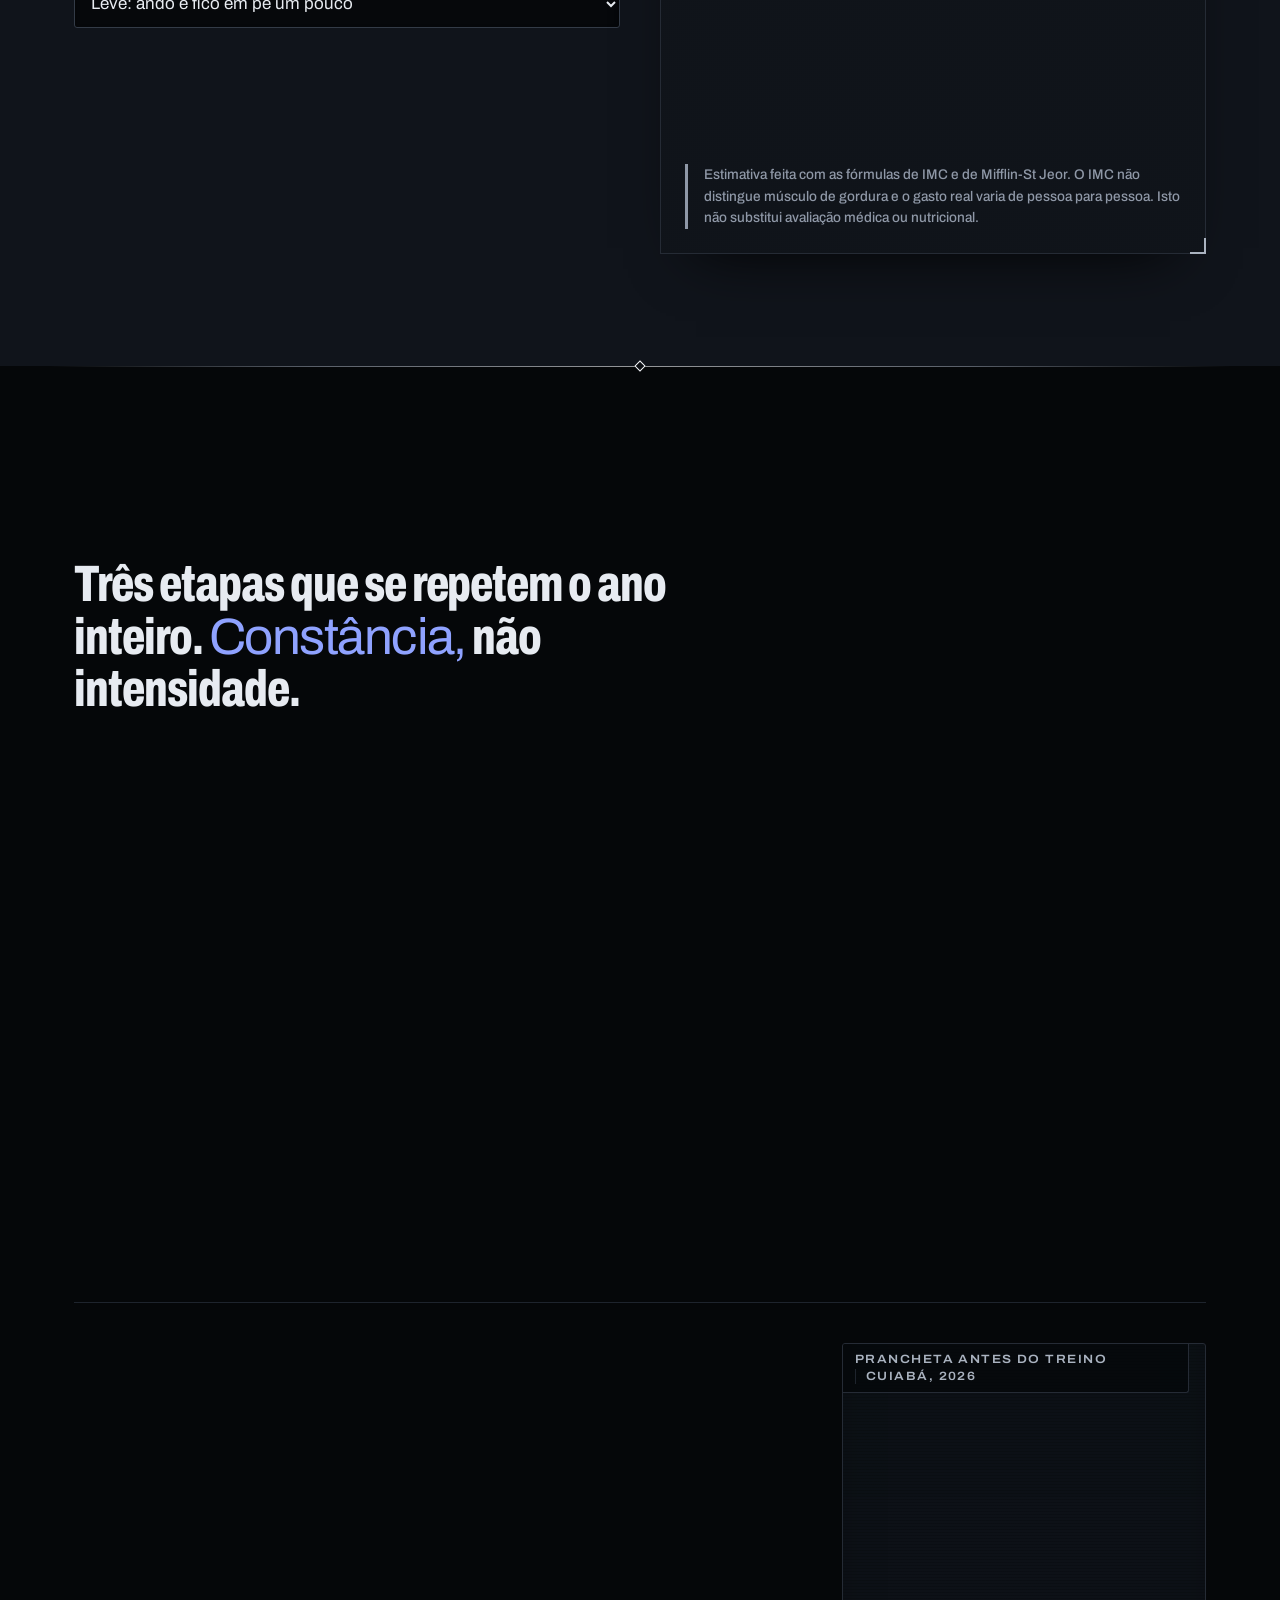
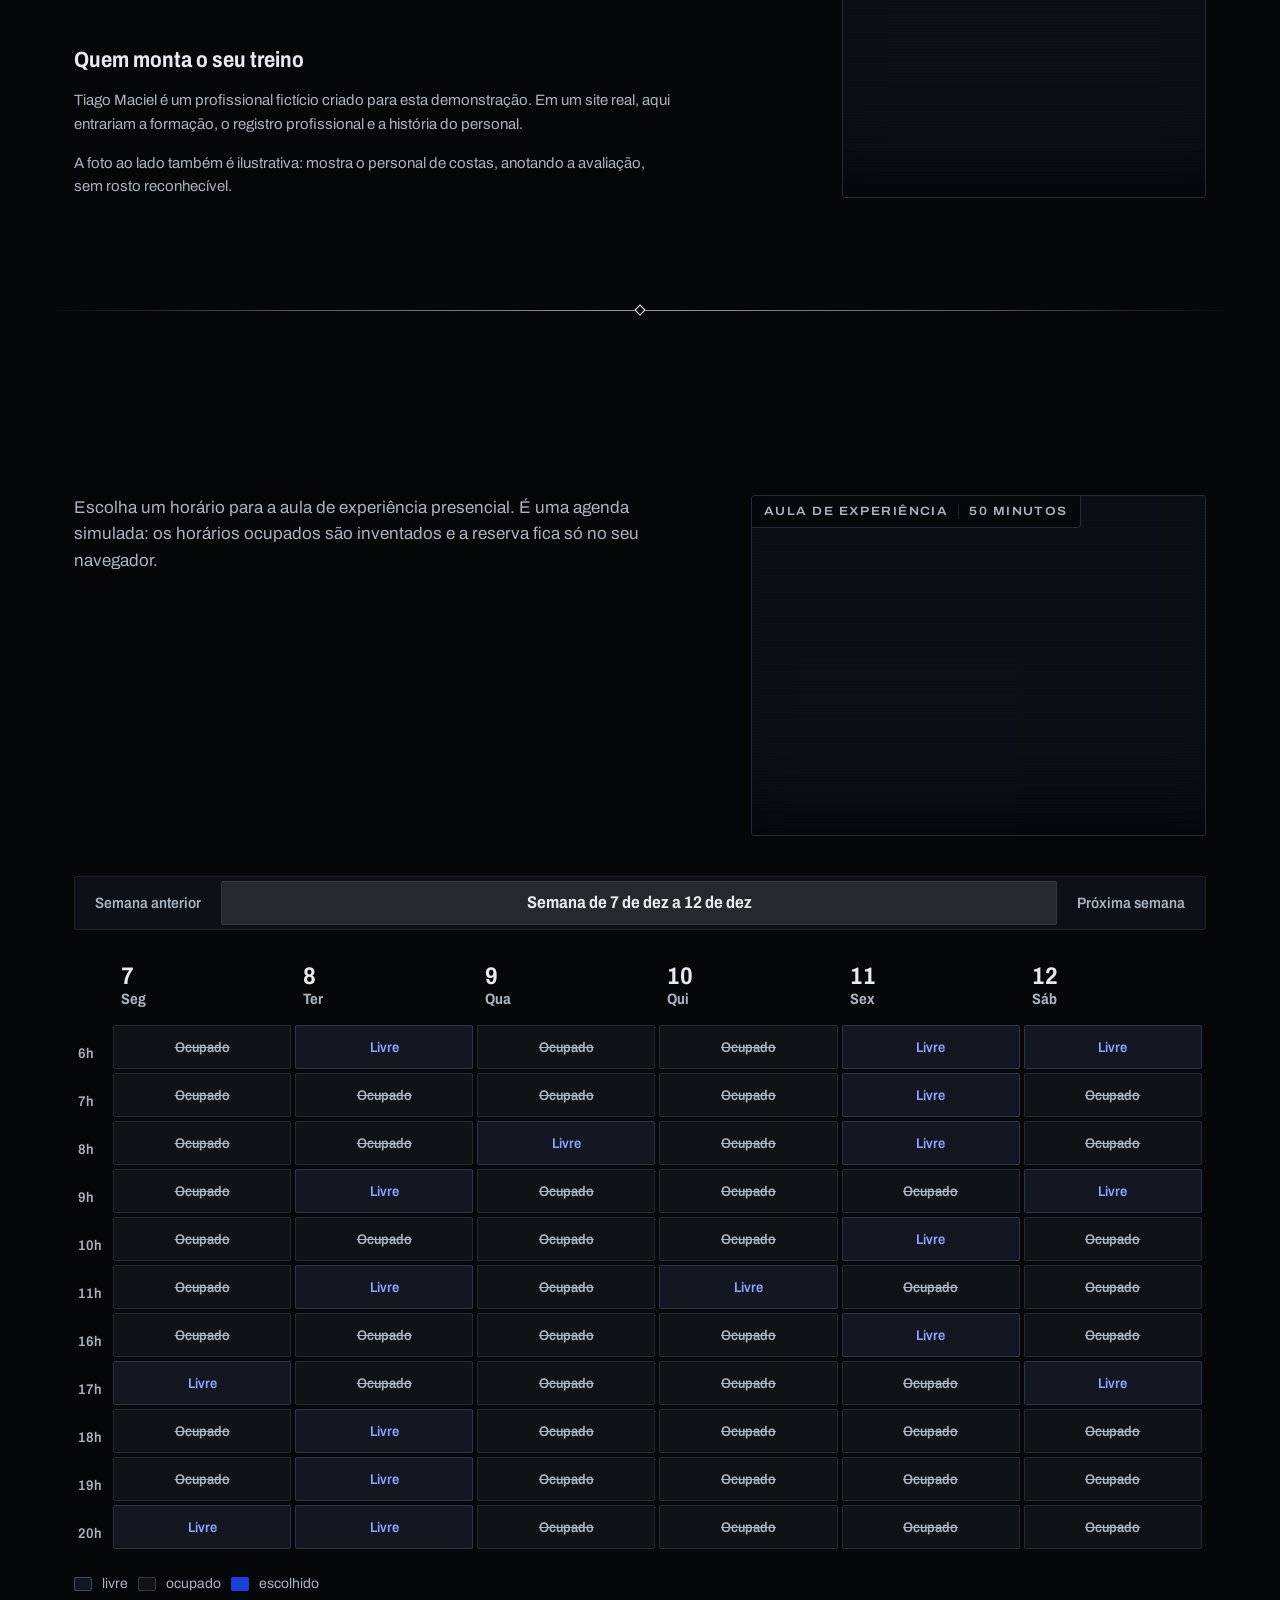
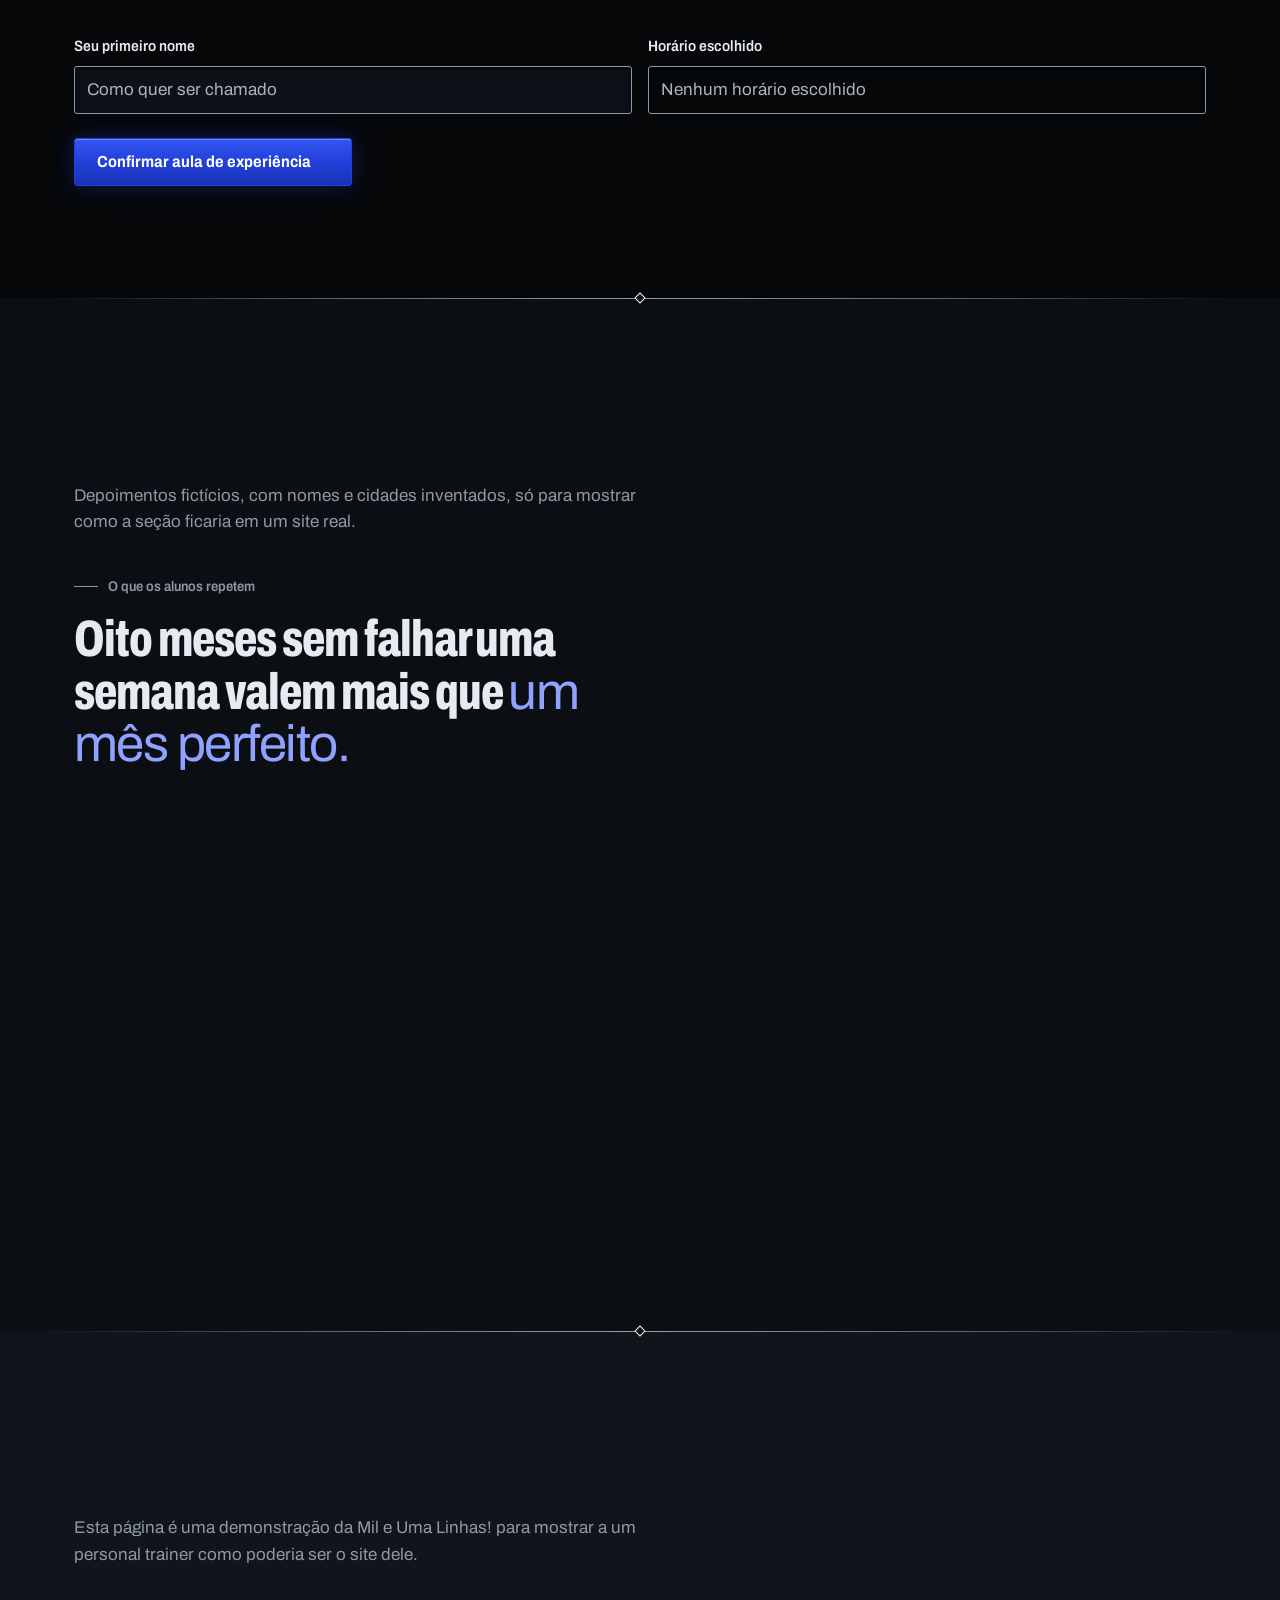
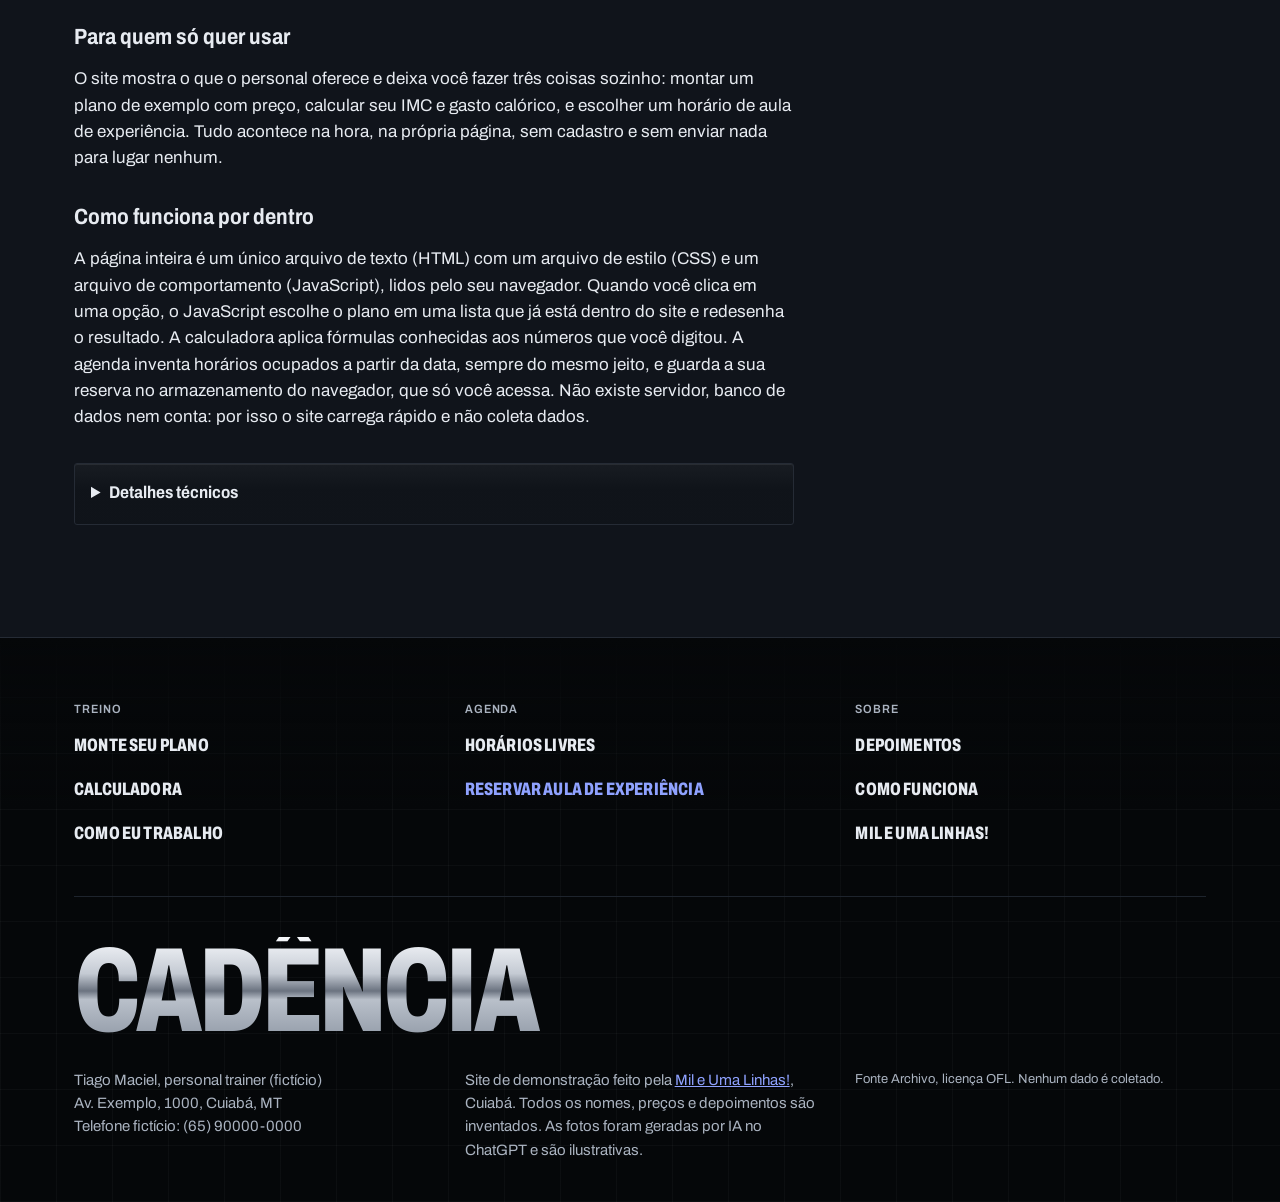
==== commit 4254f9b8: "Refaz o Cadência Treino no estilo Fio de Lâmina Segunda passada, ainda em estudo no ramo: fotos nova" ====
--- a/index.html
+++ b/index.html
@@ -46,11 +46,10 @@
       <div class="abertura-texto">
         <p class="abertura-local">Personal trainer em Cuiabá e consultoria online</p>
         <h1 id="titulo-abertura" class="titulo-grande">
-          <span class="linha-anim">Treino que cabe</span>
-          <span class="linha-anim">na sua semana</span>
-          <span class="linha-anim">e dura o ano inteiro.</span>
+          <span class="linha-anim">Forje sua força.</span>
+          <span class="linha-anim">Domine seus limites.</span>
         </h1>
-        <p class="abertura-lead">Sou o Tiago Maciel. Monto treinos de 2 a 5 dias por semana que você consegue manter por meses, na academia, em casa ou ao ar livre. Escolha seu objetivo abaixo e veja um plano de exemplo com o preço na hora.</p>
+        <p class="abertura-lead">Treinamento construído com disciplina, precisão e consistência. Um método feito para transformar esforço em força e evolução em legado.</p>
         <div class="acoes">
           <a class="botao botao-principal" href="#plano"><span class="rolo"><span class="rolo-texto" data-rotulo="Montar meu plano">Montar meu plano</span></span></a>
           <a class="botao botao-secundario" href="#agenda"><span class="rolo"><span class="rolo-texto" data-rotulo="Ver horários livres">Ver horários livres</span></span></a>
@@ -138,7 +137,7 @@
           <p class="resultado-titulo" id="plano-nome">Plano de exemplo</p>
           <div class="mini-semana" id="mini-semana" aria-label="Dias de treino na semana"></div>
           <figure class="plano-foto plano-foto-academia" id="plano-foto">
-            <img id="plano-foto-img" src="img/local-academia.webp" width="1456" height="816" loading="lazy" decoding="async" alt="Área de pesos livres de uma academia vazia: rack de agachamento preto, barra com anilhas e piso emborrachado cinza, em luz de janela.">
+            <img id="plano-foto-img" src="img/local-academia.webp" width="1456" height="816" loading="lazy" decoding="async" alt="Área de pesos livres de uma academia escura e vazia: rack de aço preto com a barra carregada de anilhas, sob uma luz fria lateral, e uma toalha azul-cobalto pendurada no suporte.">
             <figcaption class="olho-foto" id="plano-foto-legenda"><span>Academia</span><span>rack e barra livre</span></figcaption>
           </figure>
           <ol class="dias-plano" id="dias-plano"></ol>
@@ -228,17 +227,17 @@
       <dl class="etapas">
         <div class="etapa">
           <dt><span class="etapa-nome">Avaliação</span> <span class="chip-delta">Semana 1</span></dt>
-          <dd class="etapa-midia"><img src="img/metodo-avaliacao.webp" width="1456" height="970" loading="lazy" decoding="async" alt="Fita métrica de aço, prancheta com folha quadriculada e um bastão de mobilidade sobre piso de concreto, em luz dura com sombra diagonal."></dd>
+          <dd class="etapa-midia"><img src="img/metodo-avaliacao.webp" width="1456" height="970" loading="lazy" decoding="async" alt="Fita métrica de aço, adipômetro de metal e prancheta com folha quadriculada em branco sobre uma bancada de aço escuro, com uma caneta azul-cobalto."></dd>
           <dd>Na primeira semana eu olho postura, mobilidade, histórico de lesões e, principalmente, sua rotina. O treino tem que caber nela, não o contrário.</dd>
         </div>
         <div class="etapa">
           <dt><span class="etapa-nome">Plano</span> <span class="chip-delta">Por escrito</span></dt>
-          <dd class="etapa-midia"><img src="img/metodo-plano.webp" width="1456" height="970" loading="lazy" decoding="async" alt="Celular apoiado em um suporte mostrando uma tela de vídeo de exercício desfocada, ao lado de um caderno aberto e uma caneta, sobre banco de madeira em estúdio claro."></dd>
+          <dd class="etapa-midia"><img src="img/metodo-plano.webp" width="1456" height="970" loading="lazy" decoding="async" alt="Caderno preto aberto com páginas em branco e marcador de fita azul-cobalto sobre um banco de treino, ao lado de um celular com a tela apagada e um cronômetro de metal."></dd>
           <dd>Você recebe o plano por escrito, com vídeo curto de cada exercício, carga sugerida e o que fazer se perder um dia. Presencial ou online, o material é o mesmo.</dd>
         </div>
         <div class="etapa">
           <dt><span class="etapa-nome">Ajuste</span> <span class="chip-delta">A cada 4 semanas</span></dt>
-          <dd class="etapa-midia"><img src="img/metodo-ajuste.webp" width="1456" height="970" loading="lazy" decoding="async" alt="Anilhas de ferro de tamanhos diferentes encostadas em uma parede de giz, com giz de magnésio espalhado no piso de concreto e uma sombra diagonal."></dd>
+          <dd class="etapa-midia"><img src="img/metodo-ajuste.webp" width="1456" height="970" loading="lazy" decoding="async" alt="Anilhas de ferro de tamanhos diferentes encostadas em uma parede de concreto escuro, com pó de magnésio no chão e uma presilha de barra azul-cobalto sobre uma delas."></dd>
           <dd>A cada 4 semanas a gente mede o que mudou e troca o que precisa. É esse ciclo curto que mantém o resultado vindo sem você enjoar.</dd>
         </div>
       </dl>
@@ -249,7 +248,7 @@
           <p class="metodo-bio">A foto ao lado também é ilustrativa: mostra o personal de costas, anotando a avaliação, sem rosto reconhecível.</p>
         </div>
         <figure class="metodo-foto">
-          <img src="img/tiago-retrato.webp" width="1152" height="1440" loading="lazy" decoding="async" alt="Personal trainer visto de costas, de camiseta preta, anotando em uma prancheta diante de uma parede de giz com uma toalha azul-cobalto pendurada.">
+          <img src="img/tiago-retrato.webp" width="1152" height="1440" loading="lazy" decoding="async" alt="Personal trainer visto de costas, de camiseta preta, anotando em uma prancheta diante de uma parede de concreto escuro, com uma toalha azul-cobalto pendurada em um gancho.">
           <figcaption class="olho-foto"><span>Prancheta antes do treino</span><span>Cuiabá, 2026</span></figcaption>
         </figure>
       </div>
@@ -263,7 +262,7 @@
       <div class="agenda-topo">
         <p class="intro-secao">Escolha um horário para a aula de experiência presencial. É uma agenda simulada: os horários ocupados são inventados e a reserva fica só no seu navegador.</p>
         <figure class="agenda-foto">
-          <img src="img/agenda-aula-experiencia.webp" width="1456" height="1088" loading="lazy" decoding="async" alt="Personal trainer e aluno vistos de costas, em uma academia à meia-luz, ajustando a pegada em uma barra, com uma toalha azul-cobalto no rack.">
+          <img src="img/agenda-aula-experiencia.webp" width="1456" height="1088" loading="lazy" decoding="async" alt="Personal trainer e aluno vistos de costas em uma academia à meia-luz, ajustando a pegada na barra apoiada no rack, com uma toalha azul-cobalto pendurada ao lado.">
           <figcaption class="olho-foto"><span>Aula de experiência</span><span>50 minutos</span></figcaption>
         </figure>
       </div>
@@ -403,7 +402,7 @@
     <p class="marca-nome marca-nome-rodape" aria-hidden="true">CADÊNCIA</p>
     <div class="rodape-info">
       <p>Tiago Maciel, personal trainer (fictício)<br>Av. Exemplo, 1000, Cuiabá, MT<br>Telefone fictício: (65) 90000-0000</p>
-      <p>Site de demonstração feito pela <a class="rodape-texto-link" href="https://mileumalinhas.com.br" rel="noopener">Mil e Uma Linhas!</a>, Cuiabá. Todos os nomes, preços e depoimentos são inventados. As fotos foram geradas por IA no Canva e são ilustrativas.</p>
+      <p>Site de demonstração feito pela <a class="rodape-texto-link" href="https://mileumalinhas.com.br" rel="noopener">Mil e Uma Linhas!</a>, Cuiabá. Todos os nomes, preços e depoimentos são inventados. As fotos foram geradas por IA no ChatGPT e são ilustrativas.</p>
       <p class="rodape-miudo">Fonte Archivo, licença OFL. Nenhum dado é coletado.</p>
     </div>
   </div>
--- a/css/estilo.css
+++ b/css/estilo.css
@@ -781,7 +781,6 @@
 .marca { align-items: center; gap: 10px; }
 .marca-simbolo { width: 27px; height: 36px; object-fit: cover; mix-blend-mode: lighten; filter: contrast(1.25) brightness(1.15); }
 .marca-sub { align-self: flex-end; padding-bottom: 3px; }
-img:not(.sigilo-fixo):not(.marca-simbolo):not(.sigilo-quadro) { filter: grayscale(1) contrast(1.08) brightness(.78); }
 
 /* Abertura: o Sigilo no centro de uma mira que marca os dias da semana */
 .abertura { position: relative; overflow: hidden; padding-block: var(--e5) var(--e6);
@@ -810,12 +809,126 @@
 .mira .mira-dia.aceso { stroke: var(--cobalto-claro); stroke-width: 3; opacity: 1; }
 .mira text { fill: var(--aco-claro); font-family: var(--fonte); font-size: 11px; font-weight: 600; font-stretch: 112%; letter-spacing: .16em; text-transform: uppercase; }
 .mira text.aceso { fill: var(--cobalto-claro); }
-.sigilo-palco .olho-foto { position: static; justify-content: center; max-width: none; margin-top: 12px; background: none; color: var(--aco-claro); font-size: .75rem; font-stretch: 112%; letter-spacing: .12em; text-transform: uppercase; padding: 0; }
+.sigilo-palco .olho-foto { border: 0; position: static; justify-content: center; max-width: none; margin-top: 12px; background: none; color: var(--aco-claro); font-size: .75rem; font-stretch: 112%; letter-spacing: .12em; text-transform: uppercase; padding: 0; }
 @media (prefers-reduced-motion: no-preference) {
   .mira-giro { transform-origin: 300px 300px; animation: mira-giro 90s linear infinite; }
   @keyframes mira-giro { to { transform: rotate(360deg); } }
 }
 @media (max-width: 900px) {
   .abertura-grade { grid-template-columns: minmax(0, 1fr); }
-  .sigilo-palco { justify-self: center; max-width: 360px; margin-top: var(--e3); }
-}
+  .sigilo-palco { justify-self: center; max-width: 360px; }
+  .abertura { padding-block: var(--e3) var(--e5); }
+}
+
+/* ----- Fio de Lâmina, segunda passada: placas de aço, fio de corte, régua e grão ----- */
+:root {
+  --placa: linear-gradient(180deg, #F6F8FB 0%, #CCD2DA 55%, #AEB6C2 100%);
+  --chapa: linear-gradient(180deg, rgba(231,235,241,.05), rgba(231,235,241,.012) 42%), var(--ferro-cartao);
+  --grao: url("data:image/svg+xml,%3Csvg xmlns='http://www.w3.org/2000/svg' width='180' height='180'%3E%3Cfilter id='g'%3E%3CfeTurbulence type='fractalNoise' baseFrequency='.9' numOctaves='2' stitchTiles='stitch'/%3E%3CfeColorMatrix values='0 0 0 0 1 0 0 0 0 1 0 0 0 0 1 0 0 0 .55 0'/%3E%3C/filter%3E%3Crect width='180' height='180' filter='url(%23g)'/%3E%3C/svg%3E");
+}
+body::before { content: ""; position: fixed; inset: 0; z-index: 40; pointer-events: none; background: var(--grao); opacity: .05; }
+
+/* o fio: cada seção começa com uma linha de luz que afina nas pontas, com um losango no meio */
+.secao { position: relative; border-top: 0; }
+.secao::before {
+  content: ""; position: absolute; top: 0; left: 50%; transform: translateX(-50%);
+  width: min(100% - 2 * var(--calha), var(--largura-max)); height: 1px;
+  background: linear-gradient(90deg, transparent, var(--aco) 22%, #F6F8FB 50%, var(--aco) 78%, transparent); opacity: .6;
+}
+.secao::after {
+  content: ""; position: absolute; top: -4px; left: calc(50% - 4px); width: 8px; height: 8px;
+  transform: rotate(45deg); background: var(--giz); border: 1px solid #F6F8FB;
+}
+.faixa-cadencia + .secao::before, .faixa-cadencia + .secao::after { display: none; }
+
+/* placas de aço com cantoneiras */
+.resultado-plano, .resultado-calc, .etapa, .confirmacao, .detalhes-tecnicos {
+  position: relative; border: 1px solid var(--linha); background: var(--chapa);
+  box-shadow: inset 0 1px 0 rgba(255,255,255,.07), 0 30px 60px -36px #000;
+}
+.resultado-calc { padding: var(--e3); }
+.resultado-plano::before, .resultado-calc::before, .confirmacao::before {
+  content: ""; position: absolute; top: -1px; left: -1px; width: 16px; height: 16px;
+  border-top: 2px solid var(--aco-claro); border-left: 2px solid var(--aco-claro); pointer-events: none;
+}
+.resultado-plano::after, .resultado-calc::after, .confirmacao::after {
+  content: ""; position: absolute; bottom: -1px; right: -1px; width: 16px; height: 16px;
+  border-bottom: 2px solid var(--aco-claro); border-right: 2px solid var(--aco-claro); pointer-events: none;
+}
+.resultado-titulo, .etapa-nome, .confirmacao-titulo {
+  background: var(--cromo); -webkit-background-clip: text; background-clip: text; color: transparent; -webkit-text-fill-color: transparent;
+  width: fit-content; padding-bottom: .06em;
+}
+
+/* números cromados sobre uma régua */
+.pilula { border-color: var(--linha); background: #06080B; box-shadow: inset 0 1px 0 rgba(255,255,255,.06); }
+.pilula-numero { padding-bottom: 16px; }
+.pilula-real, .pilula-conta {
+  background: var(--cromo); -webkit-background-clip: text; background-clip: text; color: transparent; -webkit-text-fill-color: transparent;
+}
+.pilula-numero::after {
+  content: ""; position: absolute; left: 20px; right: 20px; bottom: 5px; height: 5px; opacity: .55;
+  background: repeating-linear-gradient(90deg, var(--aco) 0 1px, transparent 1px 8px);
+}
+.pilula-legenda { border-left-color: var(--linha); }
+.pilula-traco { background: var(--cobalto-claro); }
+
+/* semana em barras: aço apagado, cobalto aceso */
+.mini-barra { background: linear-gradient(180deg, #39414D, #1A1F28); box-shadow: inset 0 1px 0 rgba(255,255,255,.12); }
+.mini-dia.treino .mini-barra { background: linear-gradient(180deg, #8FA2FF, #2140D9 55%, #14289A); box-shadow: inset 0 1px 0 rgba(255,255,255,.5), 0 0 18px rgba(33,64,217,.5); }
+.dia-plano li::before { background: var(--cobalto-claro); }
+
+/* fotos: moldura fina, linhas de varredura e legenda técnica */
+.plano-foto, .plano-foto-casa, .plano-foto-arlivre, .etapa-midia, .etapa:nth-child(2) .etapa-midia, .etapa:nth-child(3) .etapa-midia, .metodo-foto, .agenda-foto { background: #0D1117; }
+.plano-foto, .metodo-foto, .agenda-foto { border: 1px solid var(--linha); }
+.plano-foto::after, .metodo-foto::after, .agenda-foto::after, .etapa-midia::after {
+  content: ""; position: absolute; inset: 0; pointer-events: none;
+  background: repeating-linear-gradient(0deg, rgba(0,0,0,.2) 0 1px, transparent 1px 3px);
+  box-shadow: inset 0 -70px 80px -50px #000; opacity: .7;
+}
+.etapa-midia { position: relative; }
+.olho-foto, .secao-escura .olho-foto {
+  background: rgba(5,7,9,.78); color: var(--aco-claro);
+  font-size: .75rem; font-stretch: 112%; letter-spacing: .12em; text-transform: uppercase;
+  border-right: 1px solid var(--linha); border-bottom: 1px solid var(--linha);
+}
+
+/* campos e opções: rebaixados no aço; a escolhida vira placa polida */
+.opcao span, .secao-alt .opcao span, .campo input, .campo select, .secao-alt .campo input, .secao-alt .campo select {
+  background: #06080B; border-color: #333B47; box-shadow: inset 0 2px 4px rgba(0,0,0,.6);
+}
+.campo input:read-only, .secao-alt .campo input:read-only { background: var(--giz-escuro); }
+.opcao input:checked + span, .secao-alt .opcao input:checked + span {
+  background: var(--placa); color: #06080B; border-color: #F6F8FB;
+  box-shadow: inset 0 1px 0 #fff, 0 0 0 1px rgba(143,162,255,.35), 0 6px 18px -8px rgba(143,162,255,.6);
+}
+.botao-principal { background: linear-gradient(180deg, #3355F0, #2140D9 50%, #1A33B5); }
+
+/* faixa: chapa gravada */
+.faixa-cadencia { background: linear-gradient(180deg, #151A22, #0A0D12); border-color: var(--linha); box-shadow: inset 0 1px 0 rgba(255,255,255,.06); }
+.faixa-grupo { background: var(--cromo); -webkit-background-clip: text; background-clip: text; color: transparent; -webkit-text-fill-color: transparent; opacity: .85; }
+
+.depoimento { border-top-color: var(--linha); }
+.em-carrossel .depoimento { background: var(--chapa); box-shadow: inset 0 1px 0 rgba(255,255,255,.07), 0 30px 60px -36px #000; }
+.seta:hover { background: var(--tinta); color: #06080B; border-color: var(--tinta); }
+.rodape { position: relative; border-top: 1px solid var(--linha);
+  background:
+    linear-gradient(var(--ferro), transparent 30%),
+    repeating-linear-gradient(90deg, rgba(231,235,241,.03) 0 1px, transparent 1px 56px),
+    repeating-linear-gradient(0deg, rgba(231,235,241,.03) 0 1px, transparent 1px 56px),
+    var(--ferro); }
+
+/* um brilho só: varre o título da abertura depois que as linhas aparecem */
+@media (prefers-reduced-motion: no-preference) {
+  .titulo-grande .linha-anim {
+    background-image: linear-gradient(100deg, transparent 42%, rgba(255,255,255,.95) 50%, transparent 58%), var(--cromo);
+    background-size: 300% 100%, 100% 100%; background-position: 150% 0, 0 0; background-repeat: no-repeat;
+    animation: linha-revela .6s cubic-bezier(.25, .46, .45, .94) both, brilho 1.3s var(--curva-saida) 1.1s both;
+  }
+  .titulo-grande .linha-anim:nth-child(2) { animation-delay: .15s, 1.2s; }
+  .titulo-grande .linha-anim:nth-child(3) { animation-delay: .3s, 1.3s; }
+  @keyframes brilho { from { background-position: 150% 0, 0 0; } to { background-position: -150% 0, 0 0; } }
+}
+@media (max-width: 600px) { body::before { display: none; } .sigilo-palco { max-width: 290px; } }
+
+.sigilo-palco .olho-foto, .secao-escura .sigilo-palco .olho-foto { background: none; border: 0; }
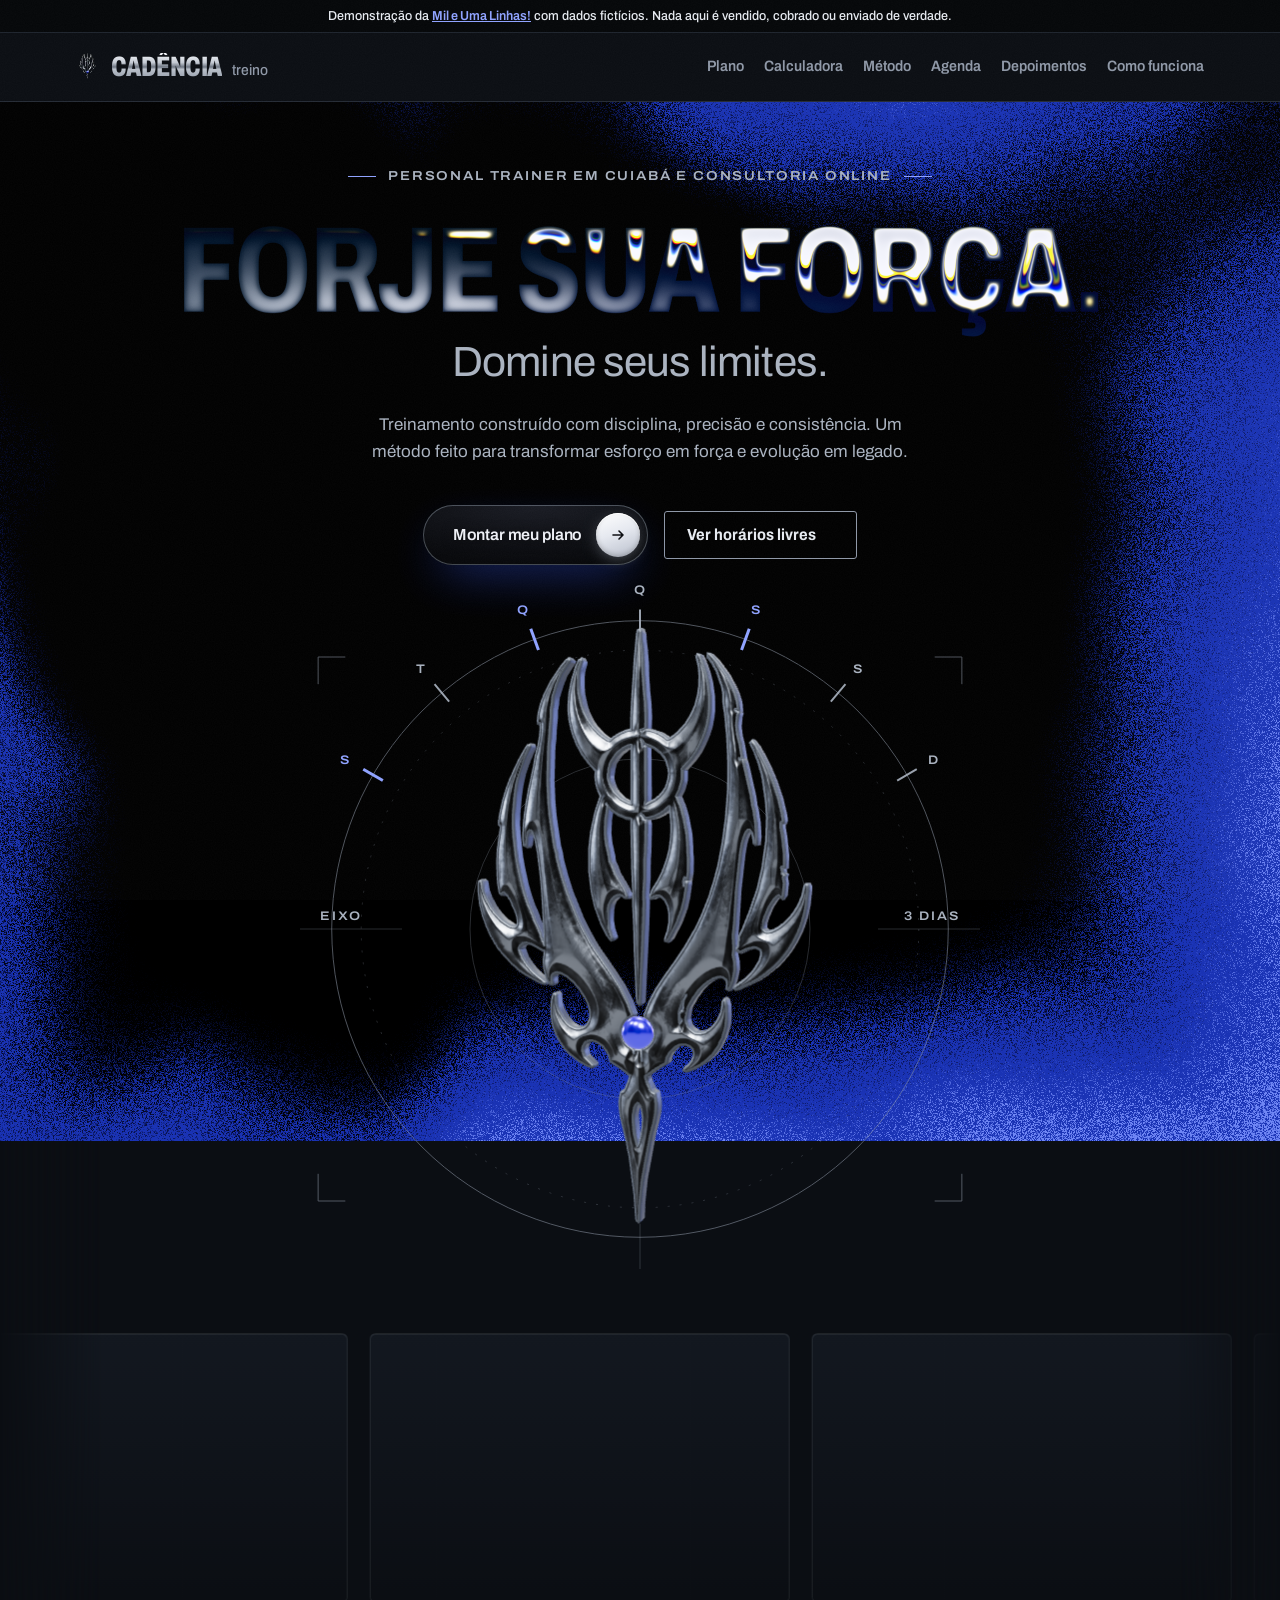
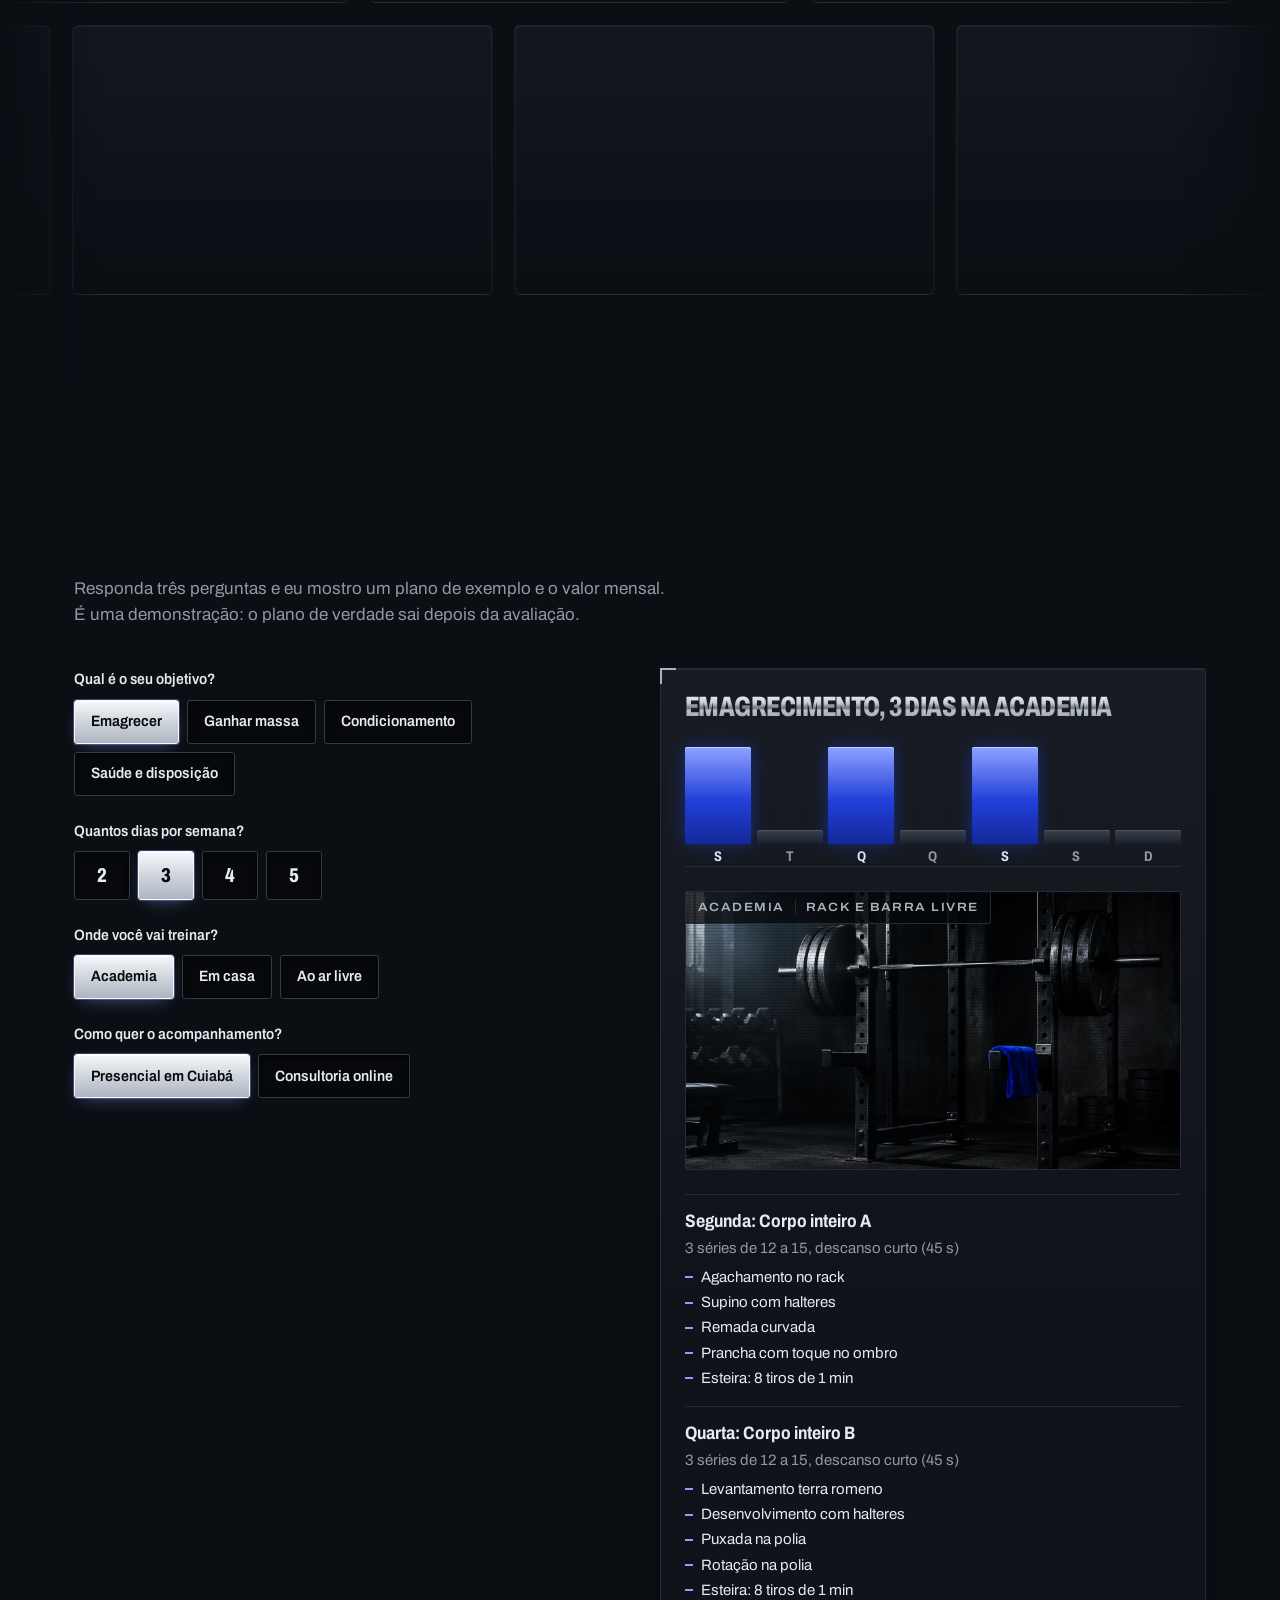
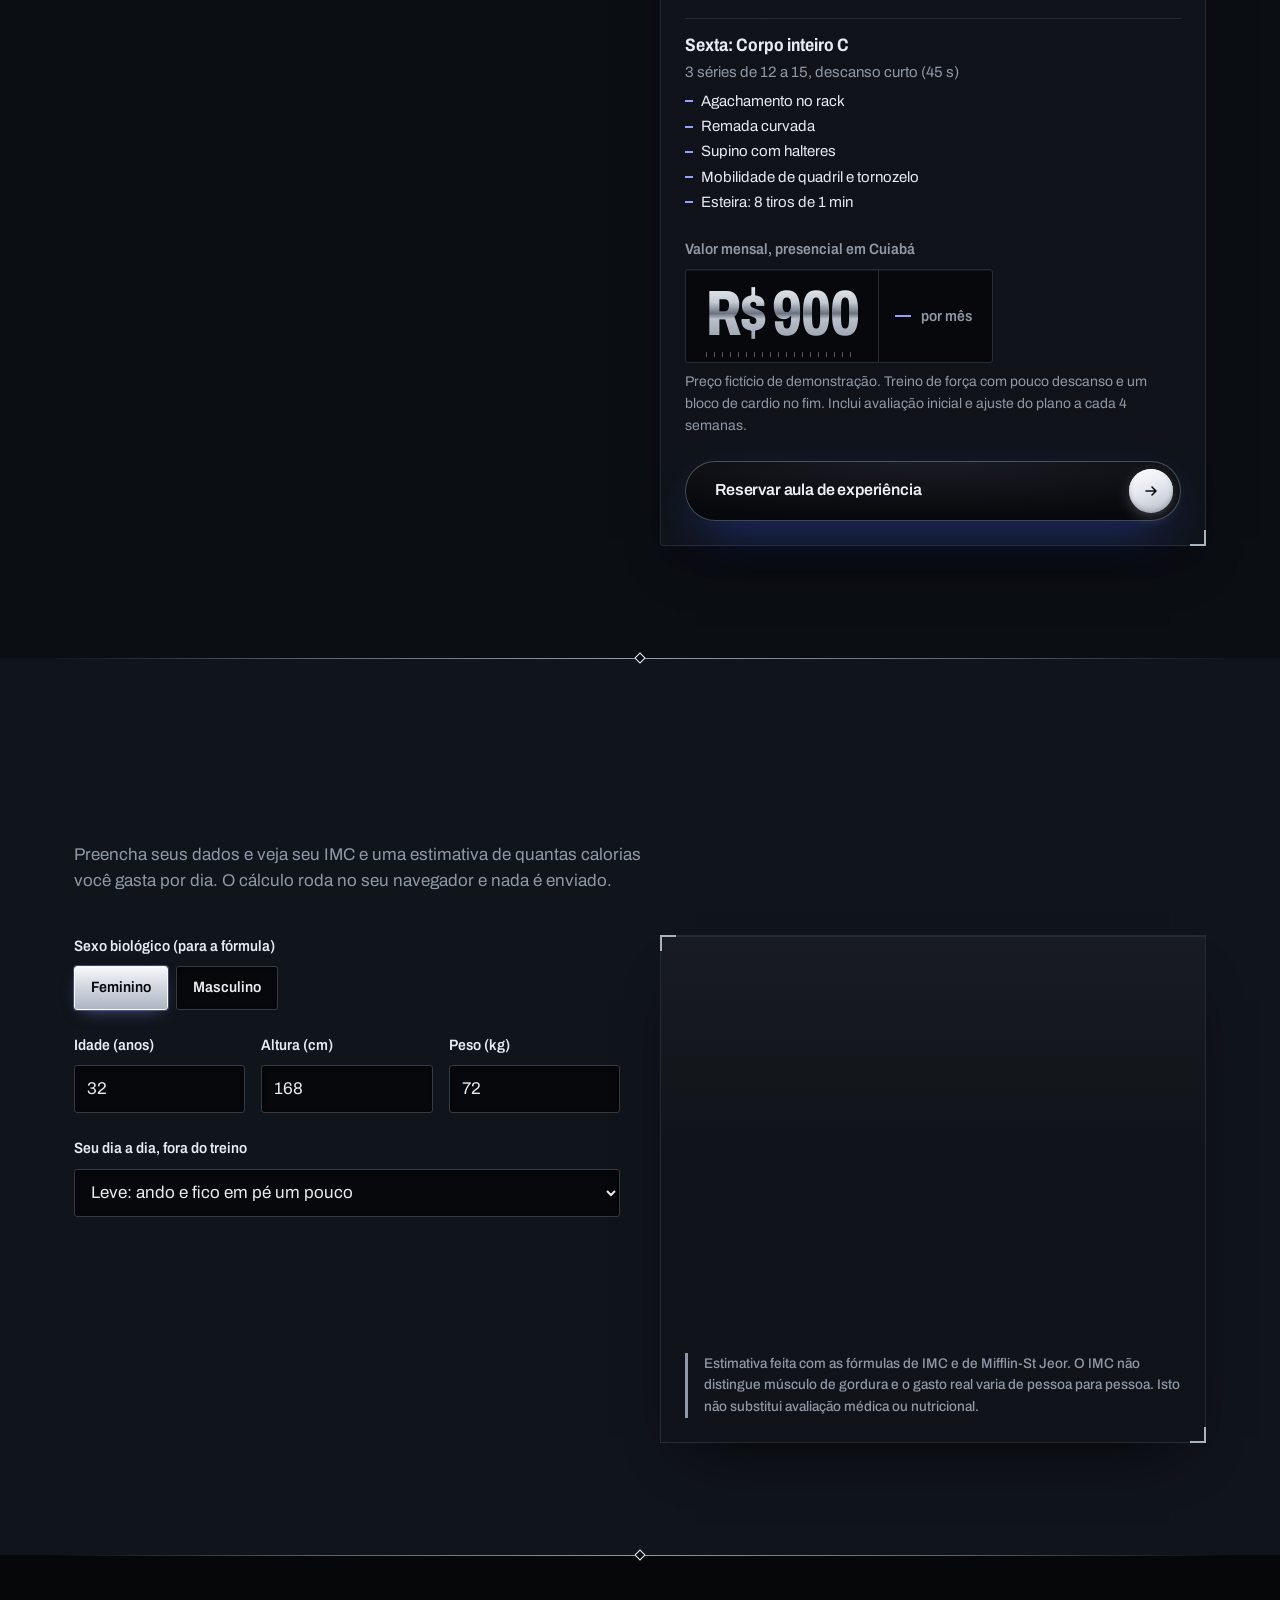
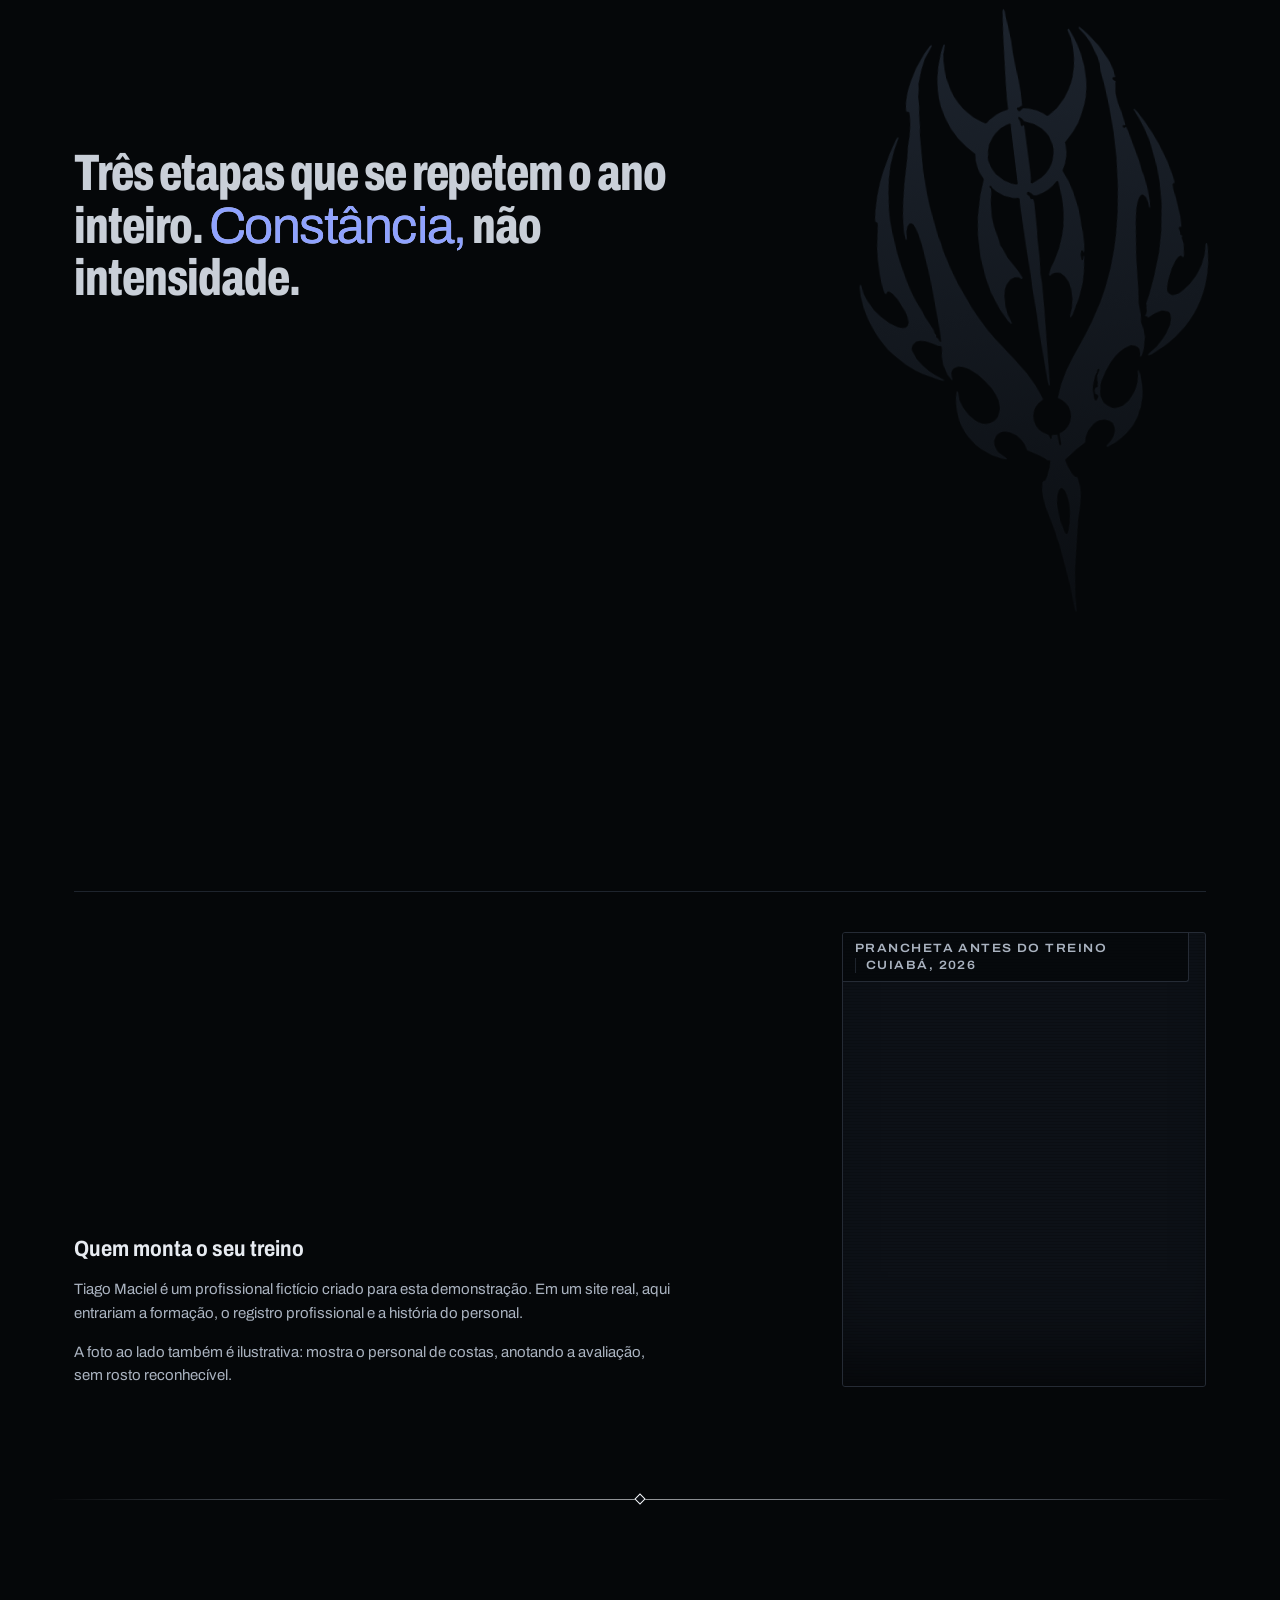
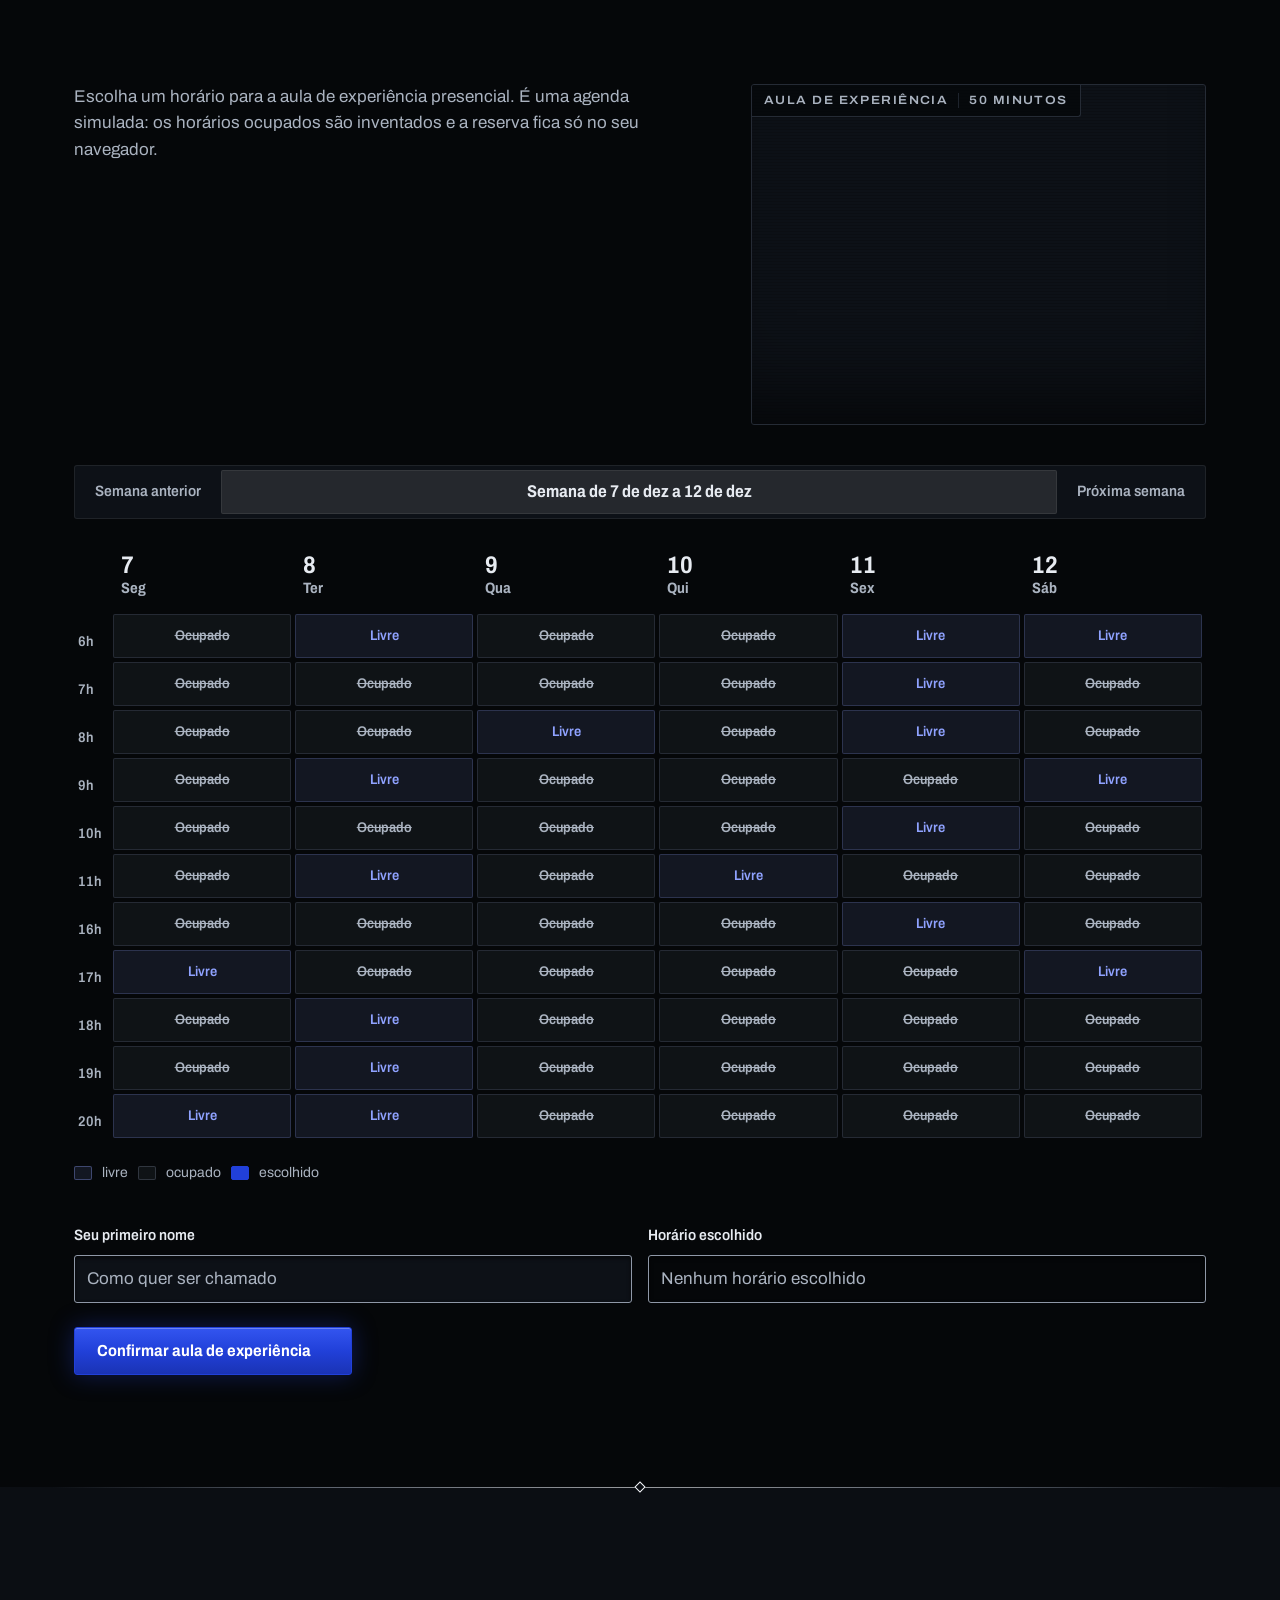
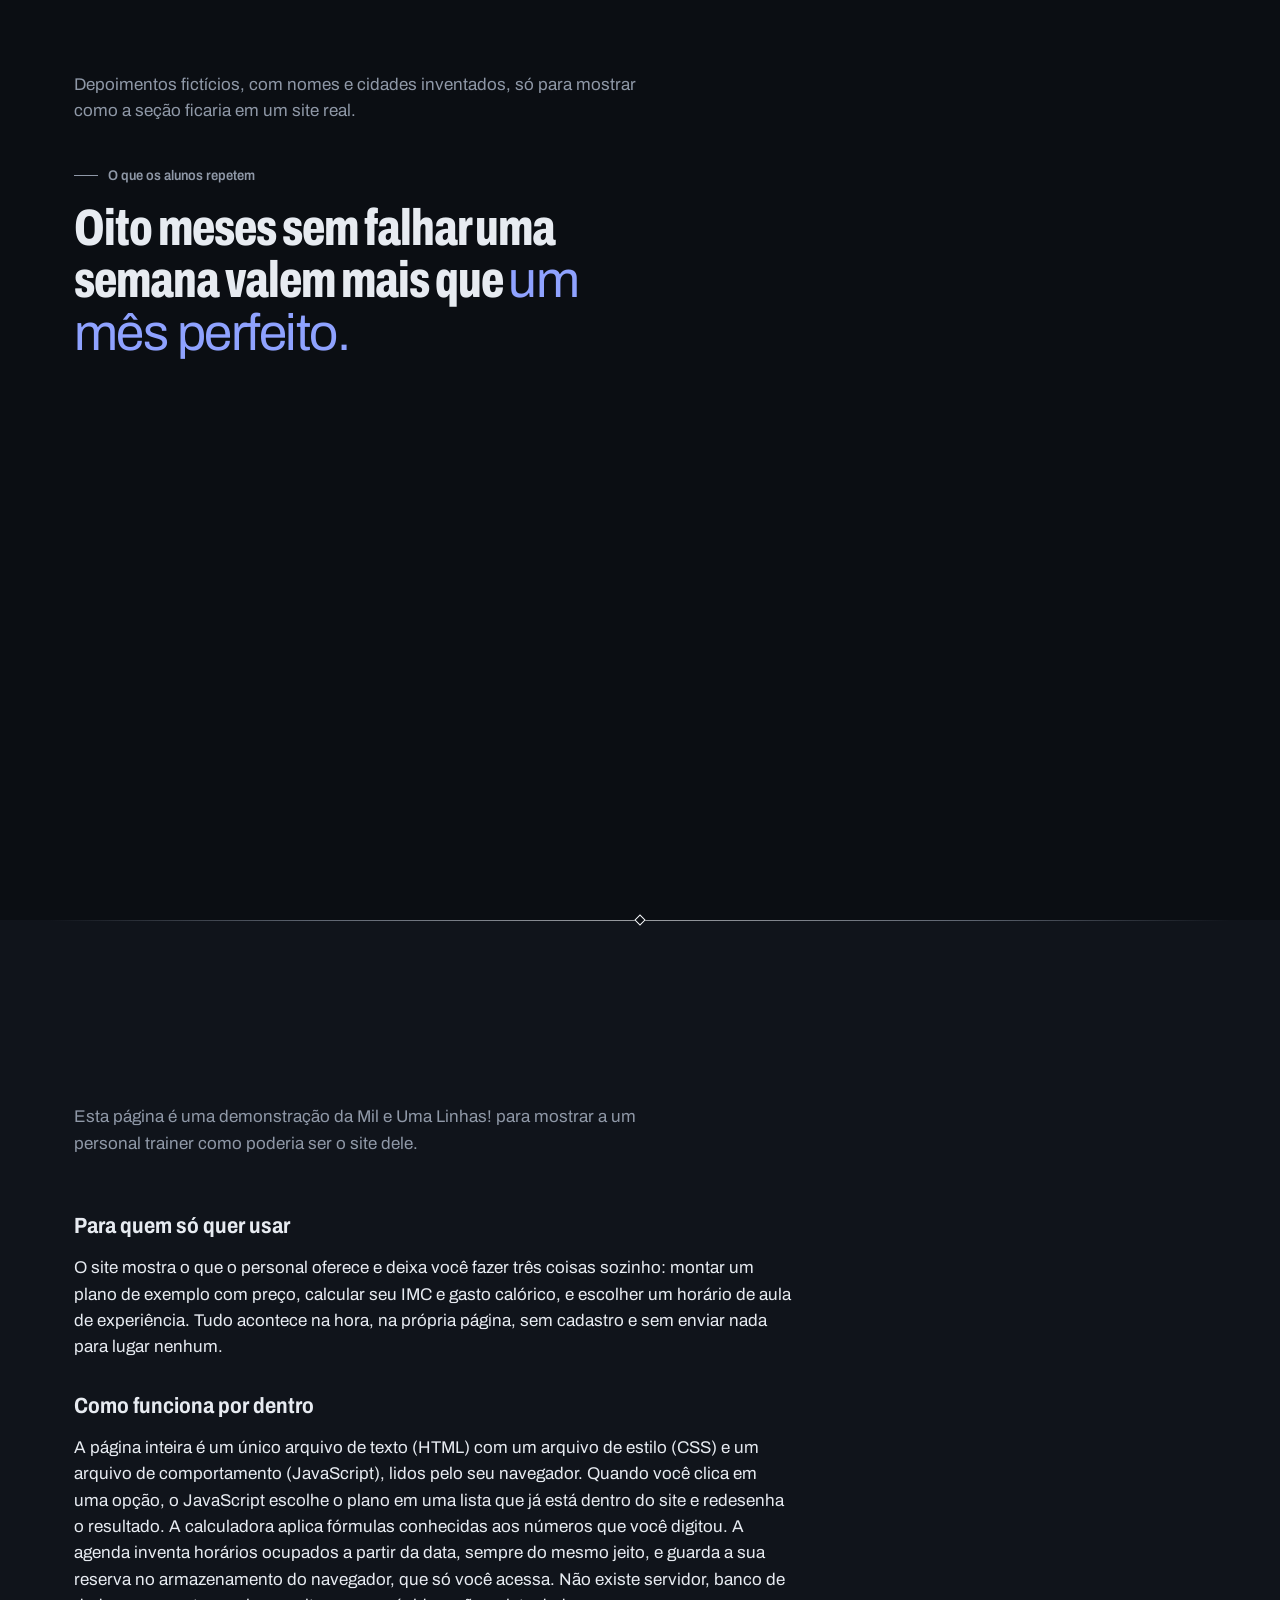
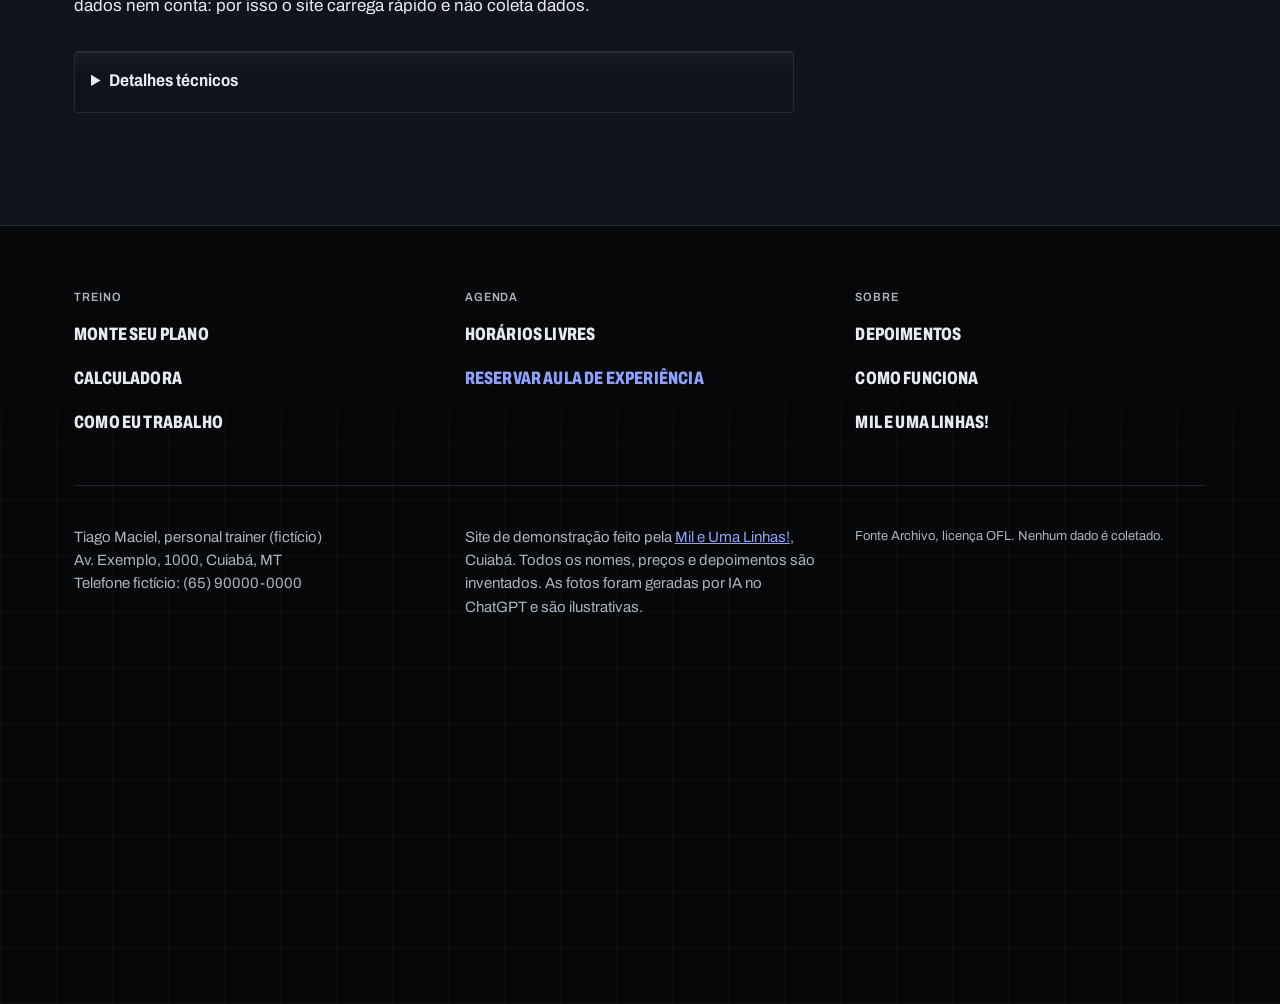
==== commit 6ef55881: "Aplica componentes premium em WebGL no Cadência Estudo no ramo, ainda não publicado. Abertura na com" ====
--- a/index.html
+++ b/index.html
@@ -3,7 +3,7 @@
 <head>
   <meta charset="utf-8">
   <meta name="viewport" content="width=device-width, initial-scale=1">
-  <meta http-equiv="Content-Security-Policy" content="default-src 'self'; script-src 'self'; style-src 'self'; img-src 'self' data:; font-src 'self'; connect-src 'none'; object-src 'none'; base-uri 'none'; form-action 'none'">
+  <meta http-equiv="Content-Security-Policy" content="default-src 'self'; script-src 'self'; style-src 'self'; img-src 'self' data: blob:; font-src 'self'; connect-src 'none'; object-src 'none'; base-uri 'none'; form-action 'none'">
   <title>Cadência Treino | Personal trainer em Cuiabá e consultoria online</title>
   <meta name="description" content="Site de demonstração de um personal trainer fictício: monte um plano de treino, calcule IMC e gasto calórico e simule a reserva de um horário. Feito pela Mil e Uma Linhas!.">
   <meta name="theme-color" content="#050709">
@@ -46,12 +46,12 @@
       <div class="abertura-texto">
         <p class="abertura-local">Personal trainer em Cuiabá e consultoria online</p>
         <h1 id="titulo-abertura" class="titulo-grande">
-          <span class="linha-anim">Forje sua força.</span>
-          <span class="linha-anim">Domine seus limites.</span>
+          <span class="linha-anim t1"><span class="t1-texto">Forje sua força.</span><span class="cromo-titulo" id="cromo-titulo" data-texto="FORJE SUA FORÇA." aria-hidden="true"></span></span>
+          <span class="linha-anim t2">Domine seus limites.</span>
         </h1>
         <p class="abertura-lead">Treinamento construído com disciplina, precisão e consistência. Um método feito para transformar esforço em força e evolução em legado.</p>
         <div class="acoes">
-          <a class="botao botao-principal" href="#plano"><span class="rolo"><span class="rolo-texto" data-rotulo="Montar meu plano">Montar meu plano</span></span></a>
+          <a class="metal-btn" href="#plano"><span class="metal-btn__metal" aria-hidden="true"></span><span class="metal-btn__label">Montar meu plano</span><span class="metal-btn__orb" aria-hidden="true"><svg viewBox="0 0 16 16"><path d="M3 8h10M9 4l4 4-4 4" fill="none" stroke="currentColor" stroke-width="1.6" stroke-linecap="round" stroke-linejoin="round"/></svg><svg viewBox="0 0 16 16"><path d="M3 8h10M9 4l4 4-4 4" fill="none" stroke="currentColor" stroke-width="1.6" stroke-linecap="round" stroke-linejoin="round"/></svg></span></a>
           <a class="botao botao-secundario" href="#agenda"><span class="rolo"><span class="rolo-texto" data-rotulo="Ver horários livres">Ver horários livres</span></span></a>
         </div>
       </div>
@@ -68,24 +68,17 @@
           <text x="18" y="292">eixo</text><text x="582" y="292" text-anchor="end">3 dias</text>
         </svg>
         <img class="hero-foto sigilo-fixo" src="img/sigilo-frente.webp" width="640" height="860" alt="Símbolo da Cadência Treino: um emblema de lâminas de aço escuro com pontas afiadas e uma gema azul-cobalto na base. Em volta, uma mira marca os sete dias da semana, com três acesos." fetchpriority="high" decoding="async">
+        <div class="sigilo-3d" id="sigilo-3d"></div>
         <canvas class="sigilo-quadro" id="sigilo-quadro" width="640" height="860" aria-hidden="true"></canvas>
         </div>
-        <figcaption class="olho-foto"><span>Segunda, quarta e sexta</span><span>ritmo de exemplo</span></figcaption>
       </figure>
     </div>
   </section>
 
   <!-- FAIXA DE LOCAIS E DIAS -->
-  <div class="faixa-cadencia" data-marquee>
+  <section class="esteira" data-marquee aria-label="Onde, como e o que se treina">
     <p class="visualmente-oculto">Onde e como: academia, em casa, ao ar livre, de 2 a 5 dias por semana, presencial ou online.</p>
-    <div class="faixa-janela" aria-hidden="true">
-      <div class="faixa-trilho">
-        <div class="faixa-grupo">Academia · Em casa · Ao ar livre · 2 a 5 dias · Presencial · Online · Academia · Em casa · Ao ar livre · 2 a 5 dias · Presencial · Online ·</div>
-        <div class="faixa-grupo">Academia · Em casa · Ao ar livre · 2 a 5 dias · Presencial · Online · Academia · Em casa · Ao ar livre · 2 a 5 dias · Presencial · Online ·</div>
-      </div>
-    </div>
-    <button type="button" class="faixa-pausa" id="faixa-pausa" aria-pressed="false" aria-label="Pausar a faixa em movimento" hidden></button>
-  </div>
+  </section>
 
   <!-- MONTADOR DE PLANO -->
   <section class="secao" id="plano" aria-labelledby="titulo-plano">
@@ -149,7 +142,7 @@
             </div>
             <p class="preco-nota" id="preco-nota">Preço fictício de demonstração. Inclui avaliação inicial e ajuste do plano a cada 4 semanas.</p>
           </div>
-          <a class="botao botao-principal" href="#agenda"><span class="rolo"><span class="rolo-texto" data-rotulo="Reservar aula de experiência">Reservar aula de experiência</span></span></a>
+          <a class="metal-btn" href="#agenda"><span class="metal-btn__metal" aria-hidden="true"></span><span class="metal-btn__label">Reservar aula de experiência</span><span class="metal-btn__orb" aria-hidden="true"><svg viewBox="0 0 16 16"><path d="M3 8h10M9 4l4 4-4 4" fill="none" stroke="currentColor" stroke-width="1.6" stroke-linecap="round" stroke-linejoin="round"/></svg><svg viewBox="0 0 16 16"><path d="M3 8h10M9 4l4 4-4 4" fill="none" stroke="currentColor" stroke-width="1.6" stroke-linecap="round" stroke-linejoin="round"/></svg></span></a>
         </div>
       </div>
     </div>
@@ -222,6 +215,7 @@
   <!-- MÉTODO -->
   <section class="secao secao-escura" id="metodo" aria-labelledby="titulo-metodo">
     <div class="grade">
+      <div class="marca-fantasma" aria-hidden="true"></div>
       <h2 id="titulo-metodo" class="titulo-secao"><span class="linha-anim">Como eu trabalho</span></h2>
       <p class="intro-secao declaracao">Três etapas que se repetem o ano inteiro. <span class="declaracao-destaque">Constância,</span> não intensidade.</p>
       <dl class="etapas">
@@ -357,8 +351,9 @@
         <details class="detalhes-tecnicos">
           <summary>Detalhes técnicos</summary>
           <ul>
-            <li>HTML, CSS e JavaScript puros, sem framework, sem CDN, sem analytics. Fonte Archivo variável servida localmente (woff2, licença OFL).</li>
-            <li>Content Security Policy via meta: <code>default-src 'self'; script-src 'self'; style-src 'self'; img-src 'self' data:; font-src 'self'; connect-src 'none'; object-src 'none'; base-uri 'none'; form-action 'none'</code>. Sem script inline e sem atributo <code>style</code>; alturas dinâmicas são definidas pelo CSSOM (<code>element.style.setProperty</code>).</li>
+            <li>HTML, CSS e JavaScript próprios, sem framework, sem CDN, sem analytics. Fonte Archivo variável servida localmente (woff2, licença OFL). Os efeitos em WebGL usam duas bibliotecas servidas do próprio site, em <code>js/premium/</code>: three.js 0.169 (MIT) e Paper Shaders 0.0.81 (Apache-2.0), com as licenças em <code>js/licencas/</code>.</li>
+            <li>Componentes premium: título em metal líquido, botão com anel de metal, luz que corre pelas bordas da abertura, o símbolo em 3D que gira com a rolagem, duas fileiras de cartões que andam em sentidos opostos, cartões do método que inclinam sob o ponteiro e o nome em pontos de retícula no rodapé. No celular e com "reduzir movimento", o símbolo vira imagem e os efeitos param. Sem WebGL, a página funciona inteira na versão simples.</li>
+            <li>Content Security Policy via meta: <code>default-src 'self'; script-src 'self'; style-src 'self'; img-src 'self' data: blob:; font-src 'self'; connect-src 'none'; object-src 'none'; base-uri 'none'; form-action 'none'</code> (o <code>blob:</code> é a máscara do metal líquido, criada na própria página). Sem script inline e sem atributo <code>style</code>; alturas dinâmicas são definidas pelo CSSOM (<code>element.style.setProperty</code>).</li>
             <li>Montador de plano: tabela de divisões por número de dias, com exercícios trocados conforme o local (academia, casa, ar livre) e faixas de repetição conforme o objetivo. Preço vem de uma tabela fixa por formato e dias.</li>
             <li>Calculadora: IMC = peso / altura². Gasto diário = TMB (Mifflin-St Jeor) vezes fator de atividade. Validação de faixas com mensagem de erro em <code>role="alert"</code>.</li>
             <li>Agenda: grade semanal gerada a partir da data atual; ocupação determinística por função hash da data e hora. Reserva salva em <code>localStorage</code> na chave <code>cadencia-reserva</code>, com botão para apagar.</li>
@@ -399,15 +394,16 @@
         </ul>
       </nav>
     </div>
-    <p class="marca-nome marca-nome-rodape" aria-hidden="true">CADÊNCIA</p>
     <div class="rodape-info">
       <p>Tiago Maciel, personal trainer (fictício)<br>Av. Exemplo, 1000, Cuiabá, MT<br>Telefone fictício: (65) 90000-0000</p>
       <p>Site de demonstração feito pela <a class="rodape-texto-link" href="https://mileumalinhas.com.br" rel="noopener">Mil e Uma Linhas!</a>, Cuiabá. Todos os nomes, preços e depoimentos são inventados. As fotos foram geradas por IA no ChatGPT e são ilustrativas.</p>
       <p class="rodape-miudo">Fonte Archivo, licença OFL. Nenhum dado é coletado.</p>
     </div>
   </div>
+  <div class="hwf" id="hwf" data-palavra="cadência"><canvas aria-hidden="true"></canvas></div>
 </footer>
 
+<script type="module" src="js/premium/premium.js"></script>
 <script src="js/app.js" defer></script>
 </body>
 </html>
--- a/css/estilo.css
+++ b/css/estilo.css
@@ -932,3 +932,213 @@
 @media (max-width: 600px) { body::before { display: none; } .sigilo-palco { max-width: 290px; } }
 
 .sigilo-palco .olho-foto, .secao-escura .sigilo-palco .olho-foto { background: none; border: 0; }
+
+/* ===== Componentes premium (ProfitizeBuild e GetLayers), montados por js/premium/ ===== */
+@property --lx { syntax: "<length>"; inherits: false; initial-value: 0px; }
+@property --ly { syntax: "<length>"; inherits: false; initial-value: 0px; }
+@property --la { syntax: "<number>"; inherits: false; initial-value: 0; }
+
+/* estilo padrão dos shaders da Paper (a biblioteca injetaria uma <style>; aqui fica no arquivo, por causa da CSP) */
+:where([data-paper-shader]) { isolation: isolate; position: relative; }
+:where([data-paper-shader]) canvas { contain: strict; display: block; position: absolute; inset: 0; z-index: -1; width: 100%; height: 100%; border-radius: inherit; }
+
+/* Abertura na composição do Mosaik: texto no centro e a marca de metal embaixo, vazando para a seção seguinte */
+.abertura { isolation: isolate; overflow: visible; background: #000; padding-block: var(--e5) 0; }
+.moldura-tela { position: absolute; inset: 0; width: 100%; height: 100%; z-index: -1; display: block; max-width: none; }
+.abertura-grade { grid-template-columns: minmax(0, 1fr); justify-items: center; gap: 0; }
+.abertura-texto { width: 100%; max-width: 1040px; display: grid; justify-items: center; text-align: center; }
+.abertura-local { justify-content: center; }
+.abertura-local::after { content: ""; width: 28px; height: 1px; background: var(--cobalto-claro); }
+.titulo-grande { display: grid; justify-items: center; gap: .12em; }
+.titulo-grande .t1 { font-size: clamp(2.6rem, 9.2vw, 8rem); font-stretch: 75%; white-space: nowrap; max-width: none; overflow-wrap: normal; }
+.titulo-grande .linha-anim.t2 {
+  font-size: clamp(1.5rem, 3.3vw, 2.9rem); font-weight: 400; font-stretch: 100%; letter-spacing: -.02em; line-height: 1.1; text-transform: none;
+  background: none; -webkit-text-fill-color: var(--aco-claro); color: var(--aco-claro);
+}
+.t1-texto { display: block; }
+.cromo-titulo { position: absolute; left: 50%; top: 50%; width: 110%; aspect-ratio: 5 / 1; transform: translate(-50%, -50%); opacity: 0; pointer-events: none; }
+.cromo-titulo[data-ready] { opacity: 1; transition: opacity .8s var(--curva-saida); }
+.tem-cromo .t1 { background: none; animation: none; clip-path: none; }
+.tem-cromo .t1::after { display: none; }
+.tem-cromo .t1-texto { -webkit-text-fill-color: transparent; color: transparent; }
+.abertura-lead { margin-inline: auto; max-width: 54ch; text-shadow: 0 1px 2px rgba(0,0,0,.35), 0 0 28px rgba(0,0,0,.45); }
+.abertura .acoes { justify-content: center; align-items: center; }
+.sigilo-palco { width: min(78vh, 680px, 100%); max-width: none; margin: var(--e3) auto calc(-1 * clamp(70px, 10vw, 150px)); z-index: 2; pointer-events: none; }
+.sigilo-3d { position: absolute; inset: -8%; }
+.sigilo-3d canvas { display: block; width: 100%; height: 100%; max-width: none; }
+.sigilo-3d-vivo .sigilo-fixo, .sigilo-3d-vivo .sigilo-quadro { opacity: 0; }
+.sigilo-palco .olho-foto { position: absolute; left: 50%; bottom: 9%; transform: translateX(-50%); width: max-content; max-width: 100%; margin: 0; }
+@media (max-width: 900px) {
+  .abertura { padding-block: var(--e4) 0; }
+  .sigilo-palco { width: min(100%, 420px); max-width: none; margin-bottom: -50px; }
+}
+@media (max-width: 600px) {
+  .titulo-grande .t1 { font-size: 9.4vw; }
+  .sigilo-palco { width: min(100%, 320px); max-width: none; }
+  .abertura .acoes { flex-direction: column; align-items: stretch; width: 100%; max-width: 320px; margin-inline: auto; }
+}
+
+/* Mercúrio: botão em pílula com anel de metal líquido (CSS do componente, com a luz da marca) */
+.metal-btn {
+  --ease: cubic-bezier(0.23, 1, 0.32, 1);
+  position: relative;
+  display: inline-flex;
+  align-items: center;
+  justify-content: space-between;
+  gap: 14px;
+  height: 60px;
+  padding: 0 8px 0 30px;
+  border: 0;
+  border-radius: 999px;
+  font-family: inherit;
+  font-size: 16px;
+  font-weight: 600;
+  letter-spacing: -0.01em;
+  white-space: nowrap;
+  text-decoration: none;
+  color: #eef0f6;
+  background: radial-gradient(120% 140% at 50% 0%, #1a1c24 0%, #07080b 70%);
+  box-shadow: inset 0 0 0 1px rgba(220, 236, 255, 0.28), 0 18px 50px -18px rgba(51, 85, 240, 0.7);
+  isolation: isolate;
+  cursor: pointer;
+  user-select: none;
+  -webkit-tap-highlight-color: transparent;
+  transition: transform 0.18s var(--ease), box-shadow 0.25s var(--ease);
+}
+.metal-btn:active { transform: scale(0.97); }
+.metal-btn:focus-visible { outline: 2px solid var(--cobalto-claro); outline-offset: 3px; box-shadow: inset 0 0 0 1px rgba(220, 236, 255, 0.28); border-radius: 999px; }
+.metal-btn__metal { position: absolute; inset: 0; z-index: -1; display: block; border-radius: inherit; opacity: 0; transition: opacity 0.8s var(--ease); }
+.metal-btn__metal.is-ready { opacity: 1; }
+.metal-btn__metal > canvas { position: absolute; inset: 0; width: 100%; height: 100%; }
+.metal-btn__metal.is-ready + .metal-btn__label { text-shadow: 0 1px 12px rgba(0, 0, 0, 0.6); }
+.metal-btn__orb {
+  --orb: 44px;
+  position: relative; display: grid; place-items: center; flex: none;
+  width: var(--orb); height: var(--orb); border-radius: 50%; overflow: hidden; color: #0b0c10;
+  background: linear-gradient(160deg, #ffffff 0%, #e6e9f0 45%, #b7bdca 100%);
+  box-shadow: inset 0 1px 0 #fff, inset 0 -2px 5px rgba(0, 0, 0, 0.2), 0 4px 18px -6px rgba(220, 236, 255, 0.55);
+}
+.metal-btn__orb svg { position: absolute; width: 16px; height: 16px; transition: transform 0.35s var(--ease); }
+.metal-btn__orb svg + svg { transform: translateX(calc(var(--orb) / -2 - 50% - 2px)); }
+@media (hover: hover) {
+  .metal-btn:hover .metal-btn__orb svg:first-child { transform: translateX(calc(var(--orb) / 2 + 50% + 2px)); }
+  .metal-btn:hover .metal-btn__orb svg + svg { transform: translateX(0); }
+}
+@media (prefers-reduced-motion: reduce) { .metal-btn, .metal-btn__metal, .metal-btn__orb svg { transition: none; } }
+@media (max-width: 374px) { .metal-btn { font-size: 15px; padding-left: 20px; gap: 8px; } }
+
+/* Esteira: duas fileiras de cartões que correm em sentidos opostos com a rolagem (CSS do componente, em aço) */
+.esteira {
+  --ease: cubic-bezier(0.16, 1, 0.3, 1);
+  position: relative; display: flex; flex-direction: column; gap: 22px;
+  padding: clamp(130px, 15vw, 210px) 0 96px; overflow: hidden; background: var(--giz);
+  -webkit-mask-image: linear-gradient(90deg, transparent, #000 8%, #000 92%, transparent);
+  mask-image: linear-gradient(90deg, transparent, #000 8%, #000 92%, transparent);
+}
+.esteira__row { display: flex; gap: 22px; width: max-content; will-change: transform; }
+.esteira-card {
+  flex: none; box-sizing: border-box; position: relative; display: flex; flex-direction: column;
+  width: 420px; height: 270px; padding: 26px 28px;
+  border: 1px solid rgba(231, 235, 241, 0.09); border-radius: 6px; overflow: hidden;
+  background: linear-gradient(180deg, #131820, #0b0e13); color: var(--tinta); cursor: default;
+  box-shadow: inset 0 1px 0 rgba(255, 255, 255, 0.06);
+  transition: border-color 0.2s var(--ease), transform 0.2s var(--ease), box-shadow 0.2s var(--ease);
+  content-visibility: auto; contain-intrinsic-size: 420px 270px;
+}
+@media (hover: hover) and (pointer: fine) {
+  .esteira-card:hover { border-color: rgba(143, 162, 255, 0.45); transform: translateY(-4px); box-shadow: inset 0 1px 0 rgba(255, 255, 255, 0.06), 0 14px 34px rgba(0, 0, 0, 0.5); }
+}
+.esteira-kicker { position: relative; font-size: 11px; font-weight: 600; font-stretch: 112%; letter-spacing: 0.14em; text-transform: uppercase; color: var(--aco); }
+.esteira-title { position: relative; margin: 12px 0 0; font-size: 26px; font-weight: 800; font-stretch: 72%; line-height: 1; text-transform: uppercase; letter-spacing: -0.01em; color: var(--tinta); }
+.esteira-body { margin: 14px 0 0; font-size: 15px; line-height: 1.55; color: var(--aco-claro); display: -webkit-box; -webkit-line-clamp: 4; -webkit-box-orient: vertical; overflow: hidden; }
+.esteira-foot { display: flex; align-items: center; justify-content: space-between; gap: 12px; margin-top: auto; }
+.esteira-tags { display: flex; gap: 7px; }
+.esteira-tags span { padding: 4px 12px; border-radius: 2px; font-size: 12px; font-weight: 600; color: var(--cobalto-claro); background: rgba(143, 162, 255, 0.12); border: 1px solid rgba(143, 162, 255, 0.2); }
+.esteira-post-head { display: flex; align-items: center; gap: 11px; }
+.esteira-avatar { width: 40px; height: 40px; border-radius: 50%; background: linear-gradient(135deg, #3a424e, #171b22); border: 1px solid rgba(231, 235, 241, 0.12); }
+.esteira-handle { font-size: 15px; font-weight: 700; color: var(--tinta); }
+.esteira-post { margin: 16px 0 0; font-size: 17px; font-weight: 600; font-stretch: 90%; line-height: 1.4; color: #d5dae2; }
+.esteira-ficticio { margin-top: auto; }
+.esteira-foto .esteira-foto { position: absolute; inset: 0; width: 100%; height: 100%; object-fit: cover; }
+.esteira-foto::after { content: ""; position: absolute; inset: 0; background: linear-gradient(180deg, rgba(5,7,9,.72) 0%, rgba(5,7,9,.15) 45%, rgba(5,7,9,.2) 100%), repeating-linear-gradient(0deg, rgba(0,0,0,.2) 0 1px, transparent 1px 3px); }
+.esteira-foto .esteira-kicker, .esteira-foto .esteira-title { z-index: 1; }
+.m-mock { margin-top: auto; }
+.m-toggle { display: flex; align-items: center; justify-content: space-between; gap: 10px; }
+.m-seg { display: flex; gap: 2px; padding: 3px; border-radius: 3px; background: rgba(231, 235, 241, 0.05); border: 1px solid rgba(231, 235, 241, 0.09); }
+.m-seg span { padding: 6px 13px; border-radius: 2px; font-size: 12px; font-weight: 600; color: var(--aco-claro); }
+.m-seg .on { background: var(--placa); color: #06080b; }
+.m-price { font-size: 24px; font-weight: 800; font-stretch: 72%; text-transform: uppercase; color: var(--tinta); white-space: nowrap; }
+.m-chart { display: flex; align-items: flex-end; gap: 9px; height: 104px; border-bottom: 1px solid var(--linha); }
+.m-chart span { flex: 1; border-radius: 2px 2px 0 0; background: linear-gradient(180deg, #39414d, #1a1f28); }
+.m-chart span.on { background: linear-gradient(180deg, #8fa2ff, #2140d9 55%, #14289a); box-shadow: 0 0 16px rgba(33, 64, 217, 0.5); }
+@media (max-width: 900px) {
+  .esteira { padding: 96px 0 64px; gap: 14px; }
+  .esteira__row { gap: 14px; }
+  .esteira-card { width: 300px; height: 210px; padding: 18px 20px; contain-intrinsic-size: 300px 210px; }
+  .esteira-title { font-size: 21px; }
+  .esteira-body { -webkit-line-clamp: 3; font-size: 14px; }
+  .esteira-post { font-size: 15px; }
+  .m-chart { height: 70px; }
+  .m-price { font-size: 18px; }
+}
+.esteira + .secao::before, .esteira + .secao::after { display: none; }
+
+/* Holo Card: os cartões do método inclinam numa mola e a luz anda com o ponteiro (folha só em azuis) */
+.etapa.hc { will-change: transform; }
+.etapa.hc > * { position: relative; z-index: 1; }
+.etapa.hc::before {
+  content: ""; position: absolute; inset: 0; z-index: 2; pointer-events: none; mix-blend-mode: color-dodge; opacity: .32;
+  background:
+    repeating-linear-gradient(115deg, rgba(255,255,255,.06) 0 1px, transparent 1px 5px),
+    conic-gradient(from 210deg at calc(var(--hc-px, .5) * 100%) calc(var(--hc-py, .5) * 100%), #2140d9 0deg, #8fa2ff 120deg, #2140d9 240deg, #8fa2ff 360deg);
+}
+.etapa.hc::after {
+  content: ""; position: absolute; inset: 0; z-index: 3; pointer-events: none; mix-blend-mode: screen; opacity: var(--hc-glare-o, 0);
+  background: radial-gradient(200px circle at calc(var(--hc-px, .5) * 100%) calc(var(--hc-py, .5) * 100%), rgba(255,255,255,.5), transparent 65%);
+}
+@media (forced-colors: active) { .etapa.hc::before, .etapa.hc::after { display: none; } }
+
+/* Mosaik, Números: a luz segue o cursor nas placas */
+.tem-luz {
+  background: radial-gradient(300px circle at var(--lx) var(--ly), rgba(143, 162, 255, var(--la)), transparent 62%), var(--chapa);
+  transition: --la .45s ease, --lx .5s var(--curva-saida), --ly .5s var(--curva-saida);
+}
+.tem-luz.luz-on { --la: .13; transition: --la .25s ease; }
+
+/* Mosaik, Manifesto: brilho fino que atravessa a frase e a marca gigante apagada ao lado */
+#metodo .grade { position: relative; }
+#metodo .grade > *:not(.marca-fantasma) { position: relative; z-index: 1; }
+.marca-fantasma {
+  position: absolute; z-index: 0; right: -2%; top: -30px; width: min(34vw, 430px); aspect-ratio: 400 / 620; pointer-events: none;
+  background: linear-gradient(180deg, #1d242e, #0a0d11);
+  -webkit-mask: url("../img/sigilo-mascara.svg") center / contain no-repeat; mask: url("../img/sigilo-mascara.svg") center / contain no-repeat;
+  will-change: transform;
+}
+@media (max-width: 900px) { .marca-fantasma { right: 50%; top: 10px; width: 68vw; transform: translateX(50%); opacity: .45; } }
+@media (prefers-reduced-motion: no-preference) {
+  #metodo .declaracao {
+    background: linear-gradient(100deg, transparent 46%, #fff 50%, transparent 54%) 150% 0 / 300% 100% no-repeat, linear-gradient(#c9cfd8, #c9cfd8);
+    -webkit-background-clip: text; background-clip: text; -webkit-text-fill-color: transparent;
+    animation: fio-brilho 6.5s linear infinite;
+  }
+  #metodo .declaracao .declaracao-destaque { -webkit-text-fill-color: var(--cobalto-claro); }
+  @keyframes fio-brilho { 0%, 72% { background-position: 150% 0, 0 0; } 100% { background-position: -150% 0, 0 0; } }
+}
+
+/* Halftone Wordmark Footer: o nome em pontos de retícula, cortado pela borda de baixo */
+.rodape { padding-bottom: 0; }
+.rodape-info { margin-top: var(--e4); padding-bottom: var(--e4); }
+.hwf { position: relative; width: 100%; height: clamp(170px, 27vw, 380px); overflow: hidden; touch-action: pan-y; }
+.hwf canvas { position: absolute; inset: 0; width: 100%; height: 100%; display: block; max-width: none; }
+.abertura { position: relative; z-index: 2; }
+.esteira { z-index: 1; }
+.sigilo-3d-vivo .sigilo-fixo, .sigilo-3d-vivo .sigilo-quadro { visibility: hidden; }
+.sigilo-fixo, .sigilo-quadro { mix-blend-mode: lighten; }
+.sigilo-palco .olho-foto { left: auto; right: 1%; bottom: 7%; transform: none; flex-direction: column; align-items: flex-end; gap: 2px; width: auto; max-width: 11em; text-align: right; }
+.sigilo-palco .olho-foto span + span { padding-left: 0; border-left: 0; color: var(--aco); }
+.sigilo-palco .olho-foto { position: absolute; width: 1px; height: 1px; max-width: none; padding: 0; margin: -1px; overflow: hidden; clip: rect(0 0 0 0); white-space: nowrap; border: 0; left: 0; right: auto; bottom: 0; }
+@media (max-width: 900px) { .abertura-figura.sigilo-palco { order: 0; justify-self: center; margin-top: var(--e3); } }
+@media (max-width: 900px) { .sigilo-3d { display: none; } }
+.metal-btn { max-width: 100%; }
+.resultado-plano > * { min-width: 0; }
+@media (max-width: 420px) { .resultado-plano .metal-btn { white-space: normal; text-align: left; line-height: 1.2; padding-left: 22px; } }
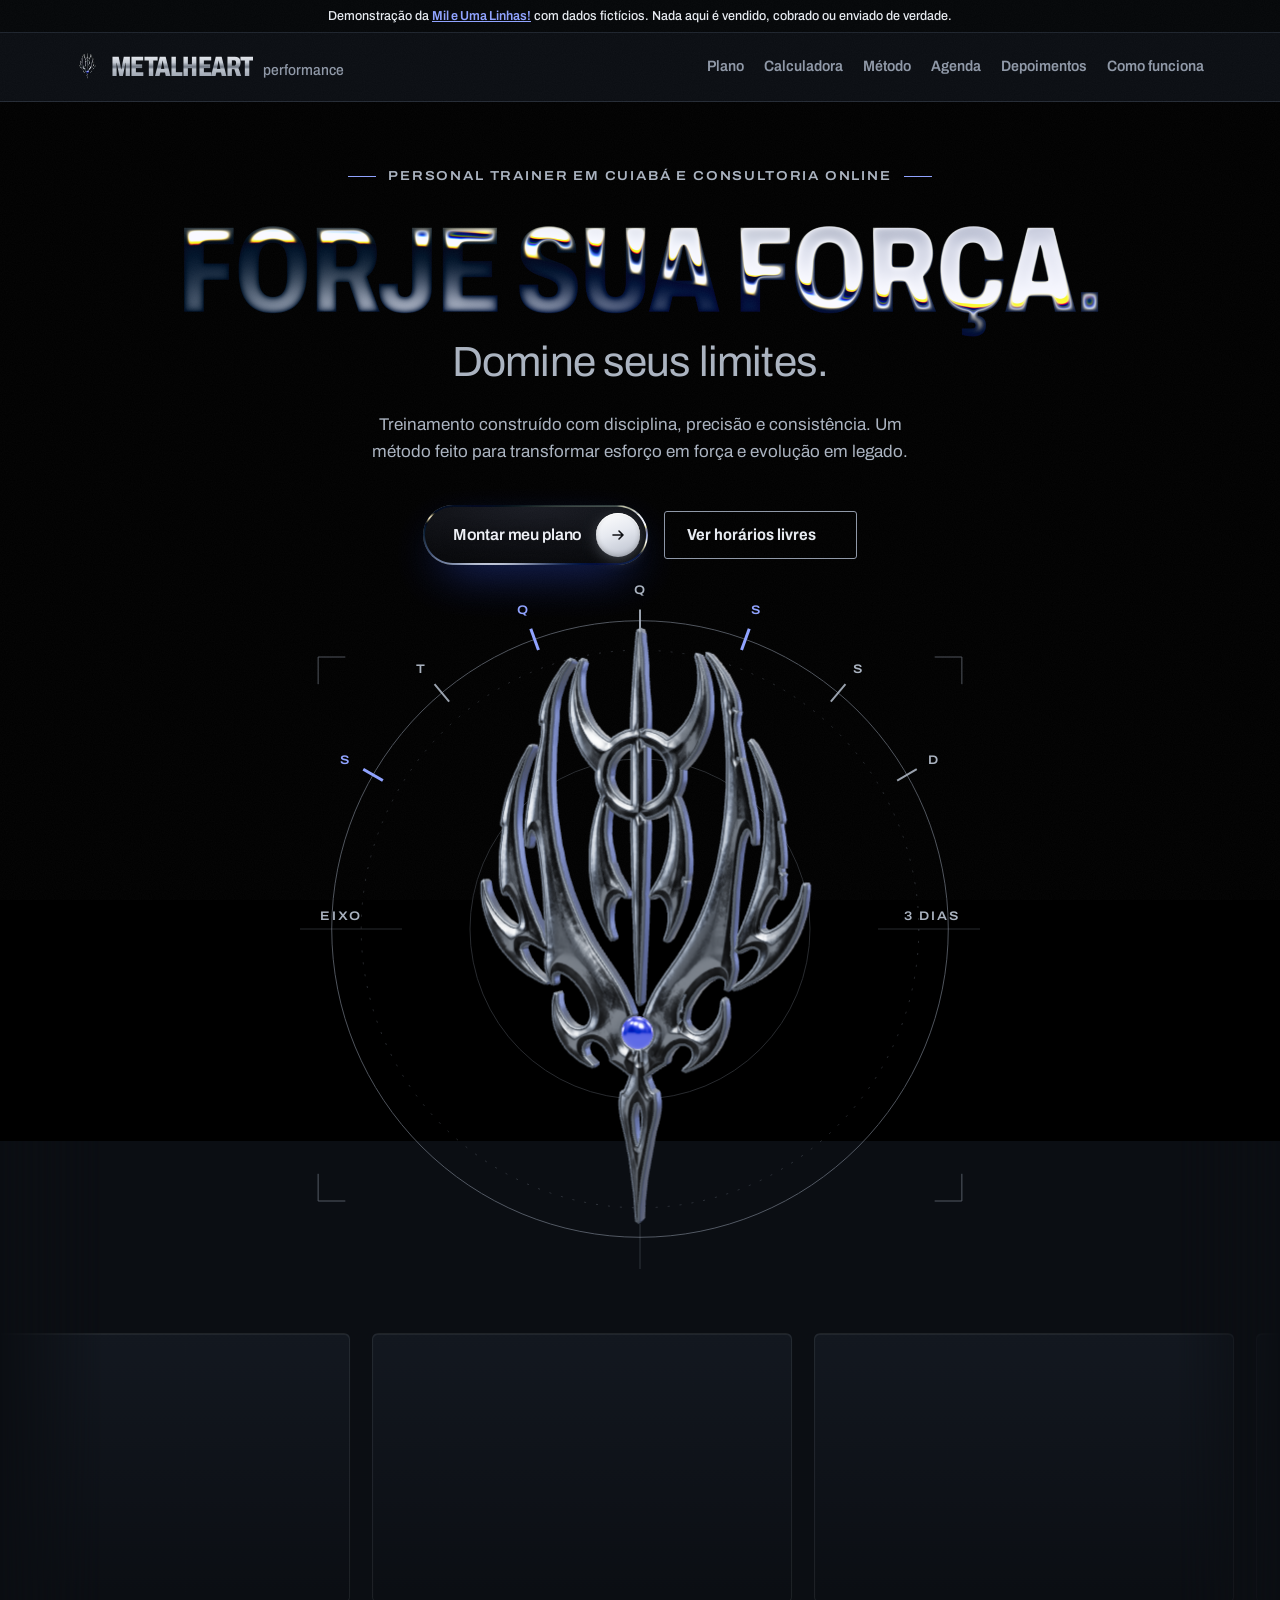
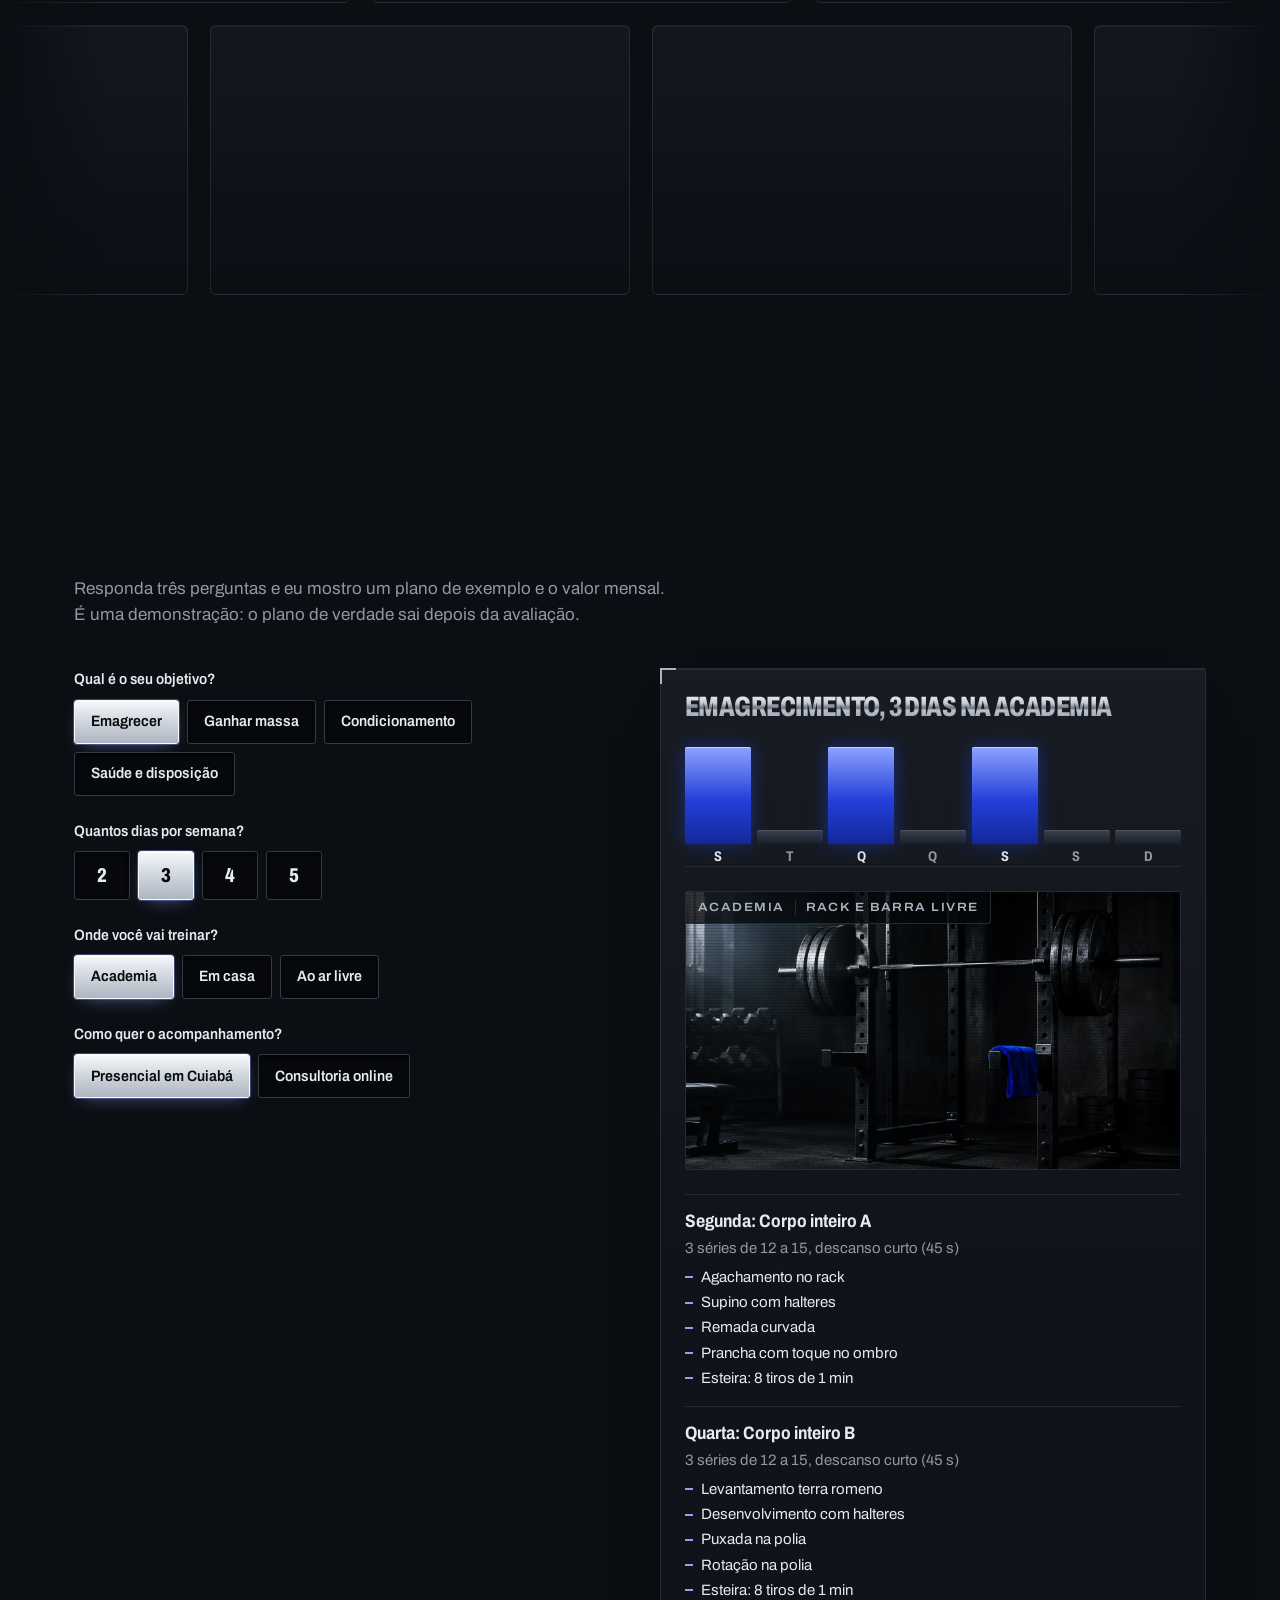
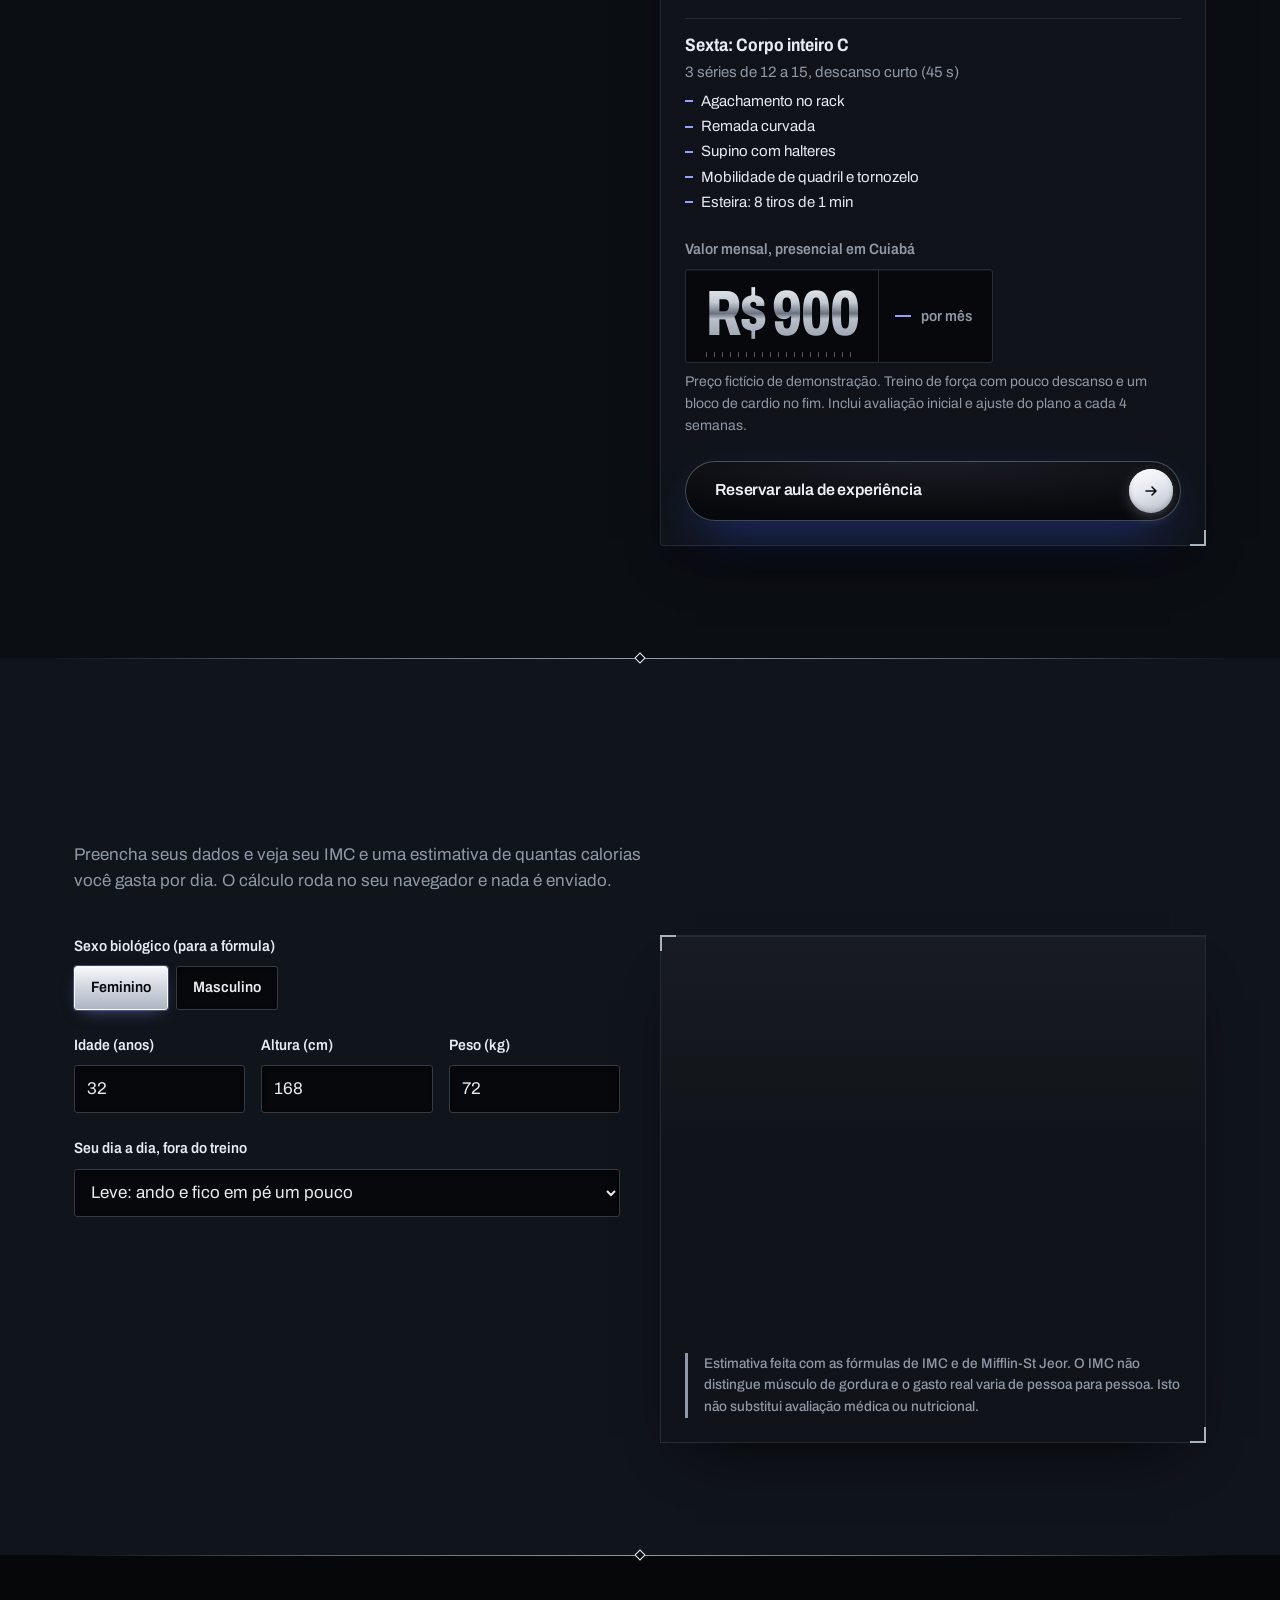
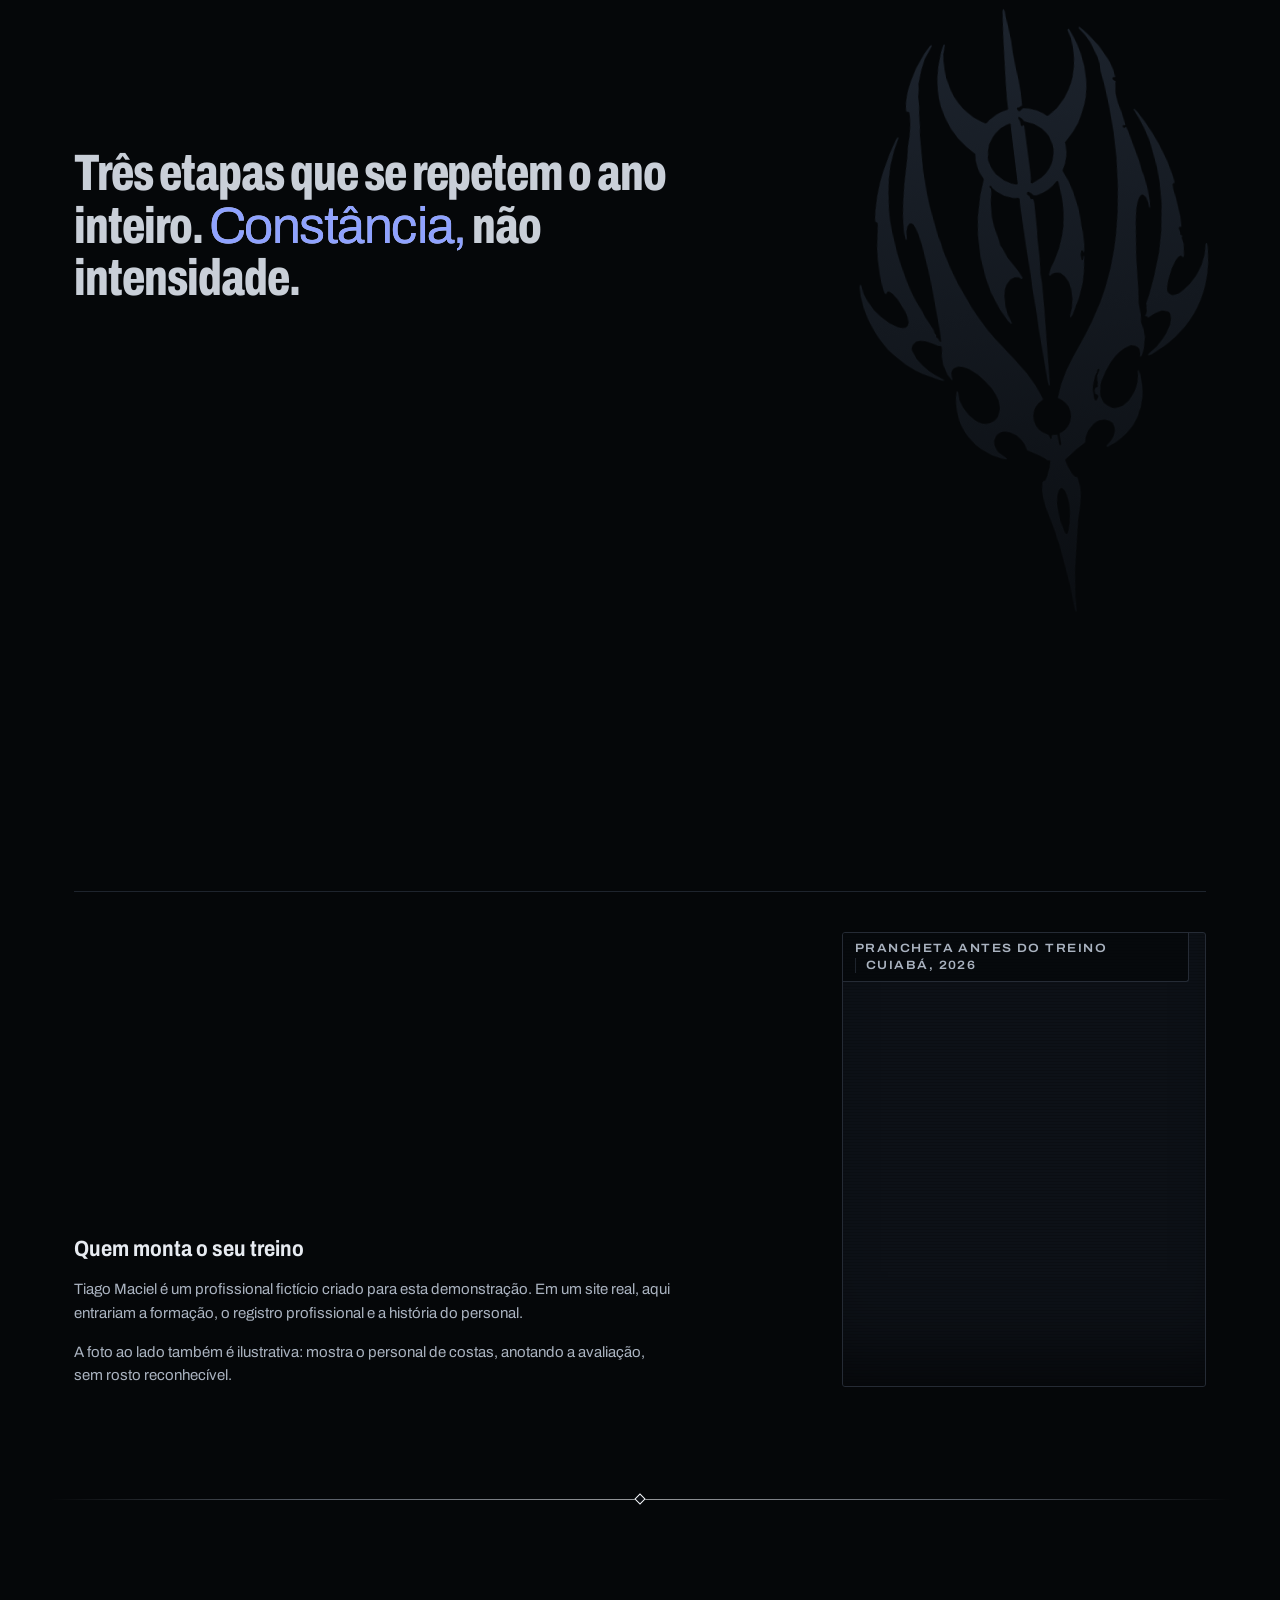
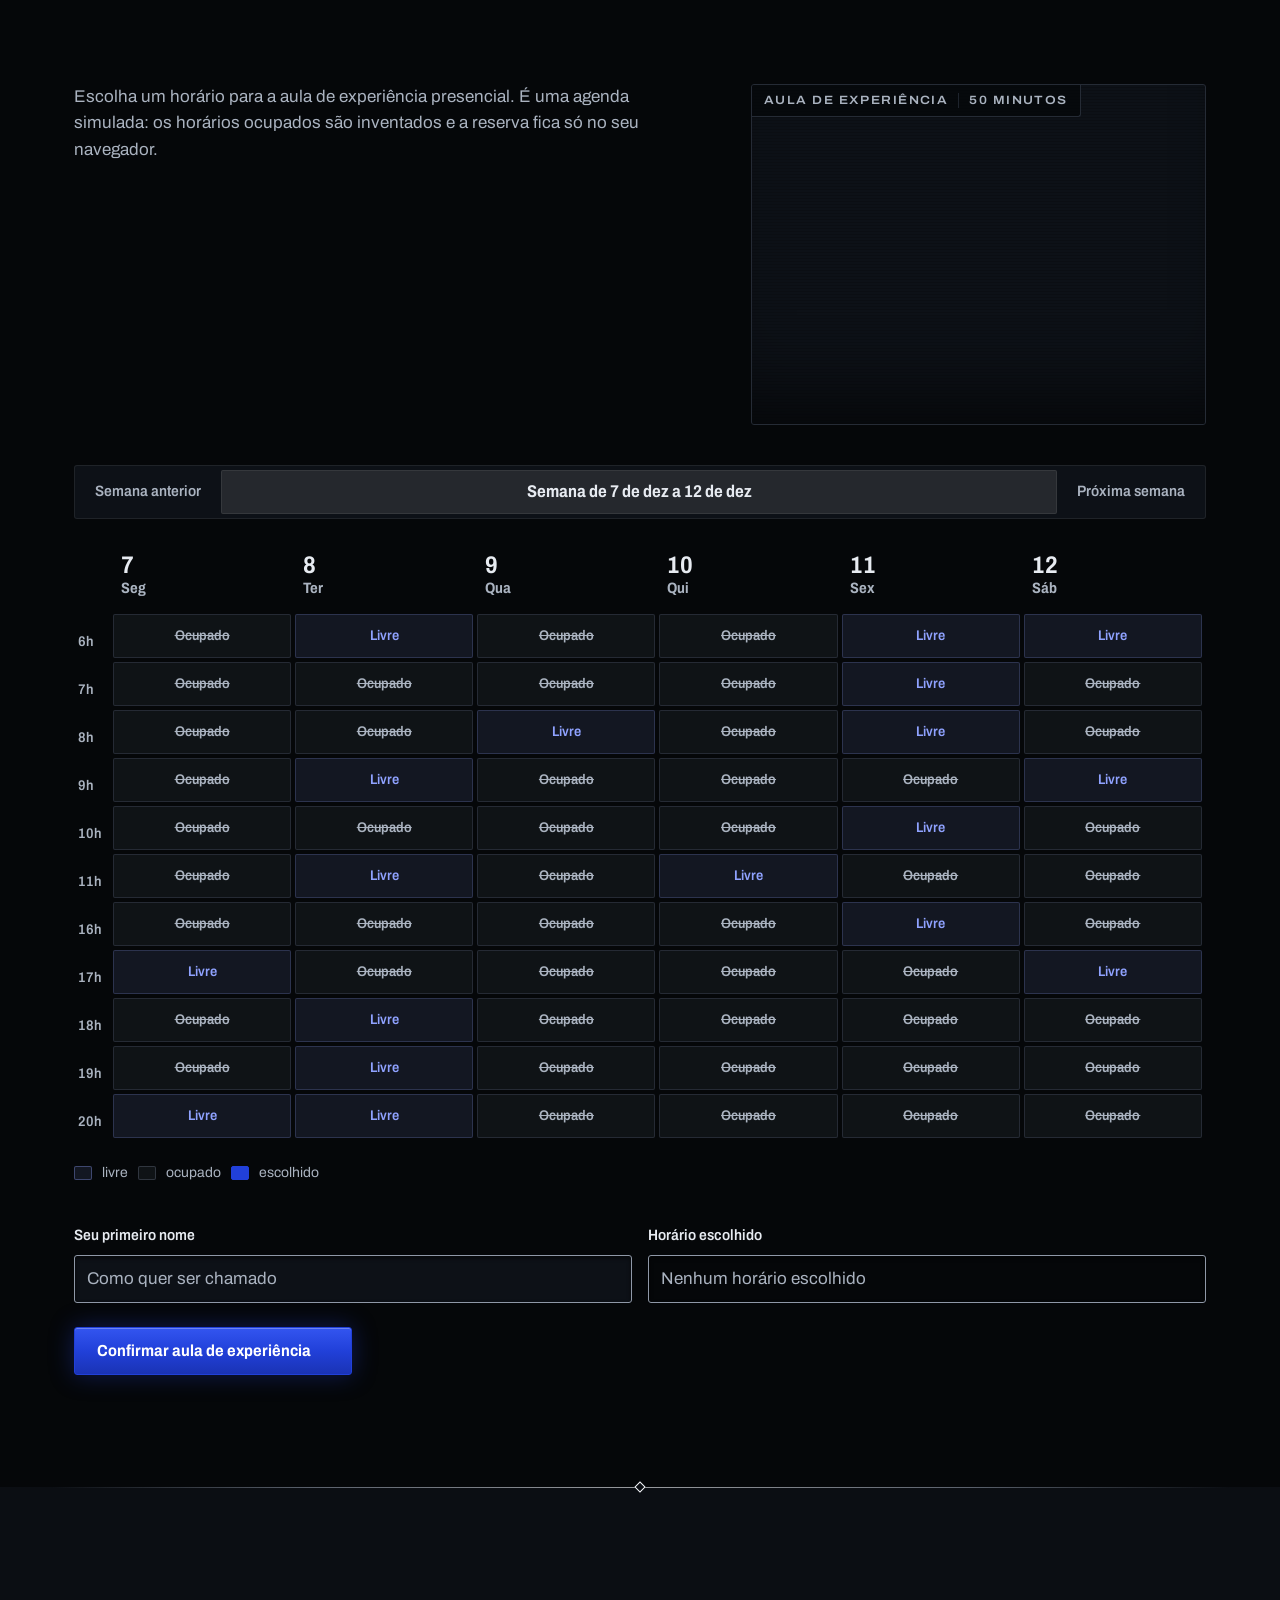
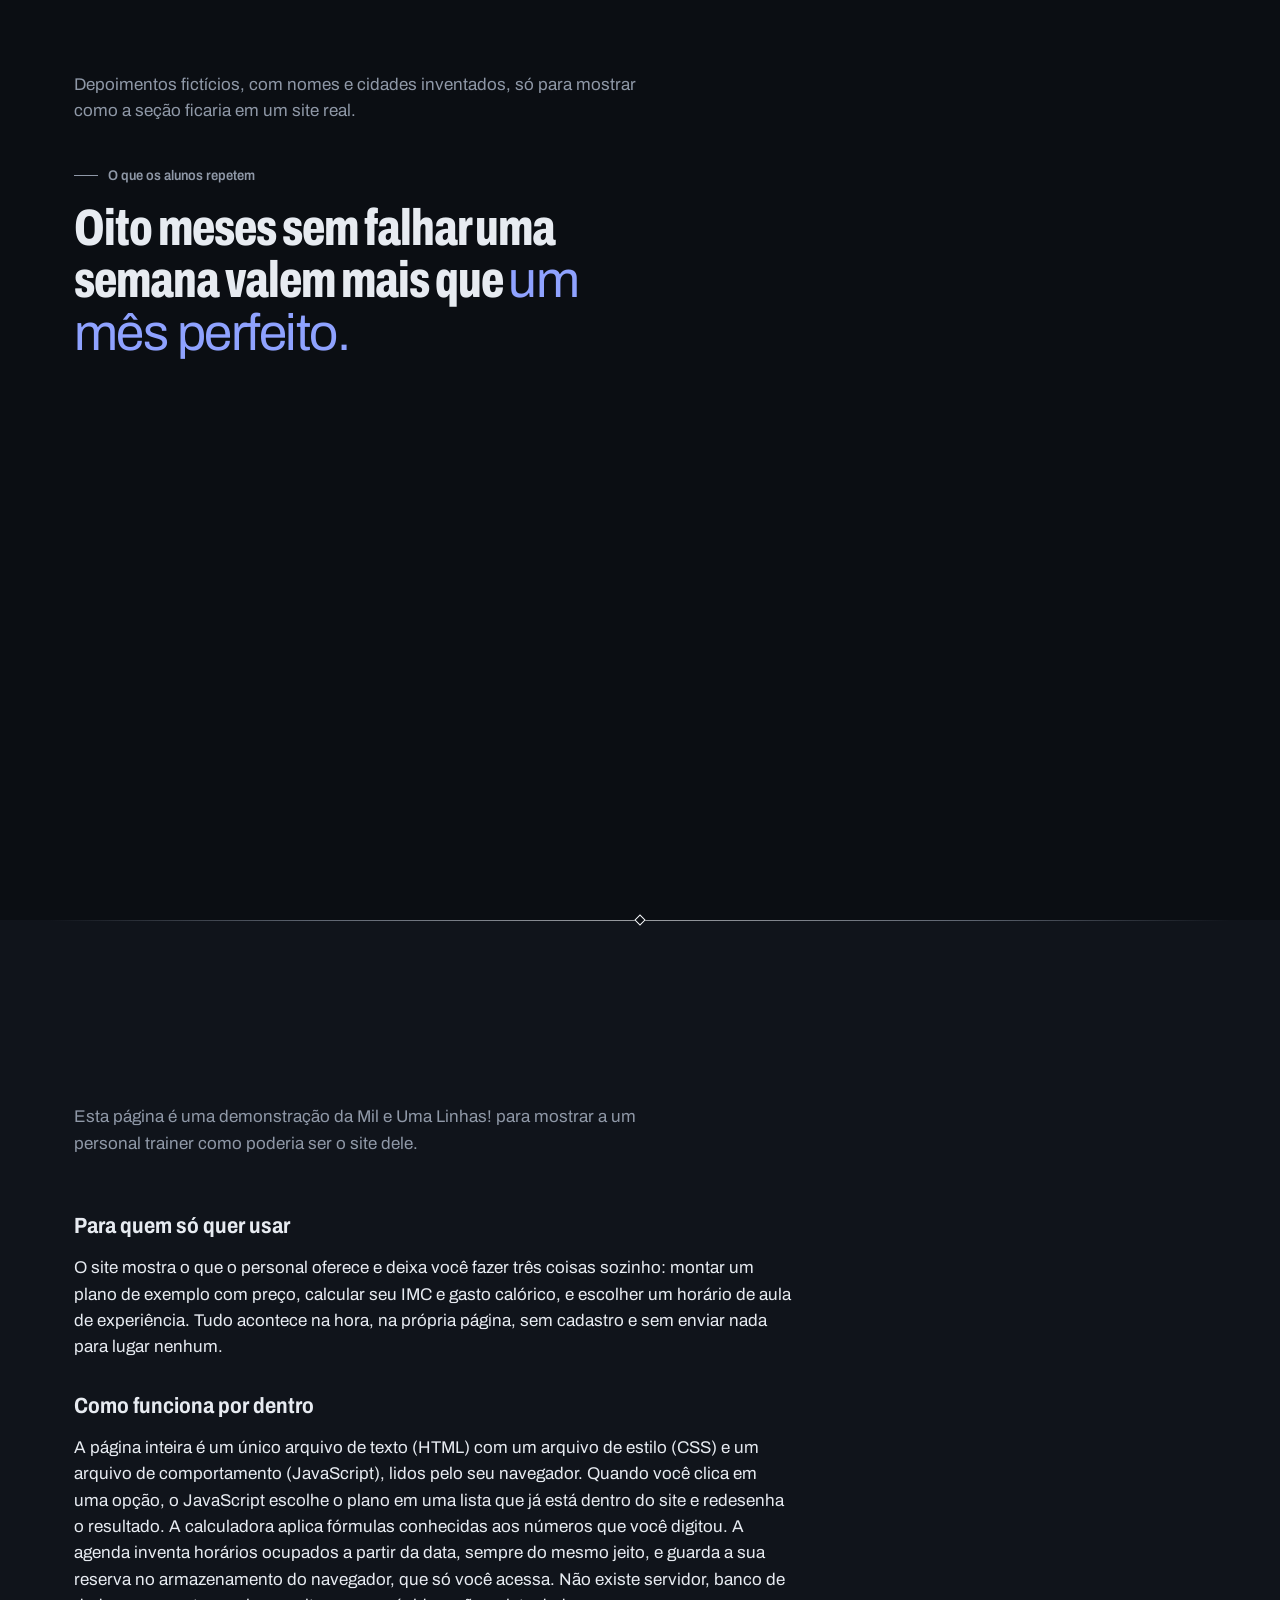
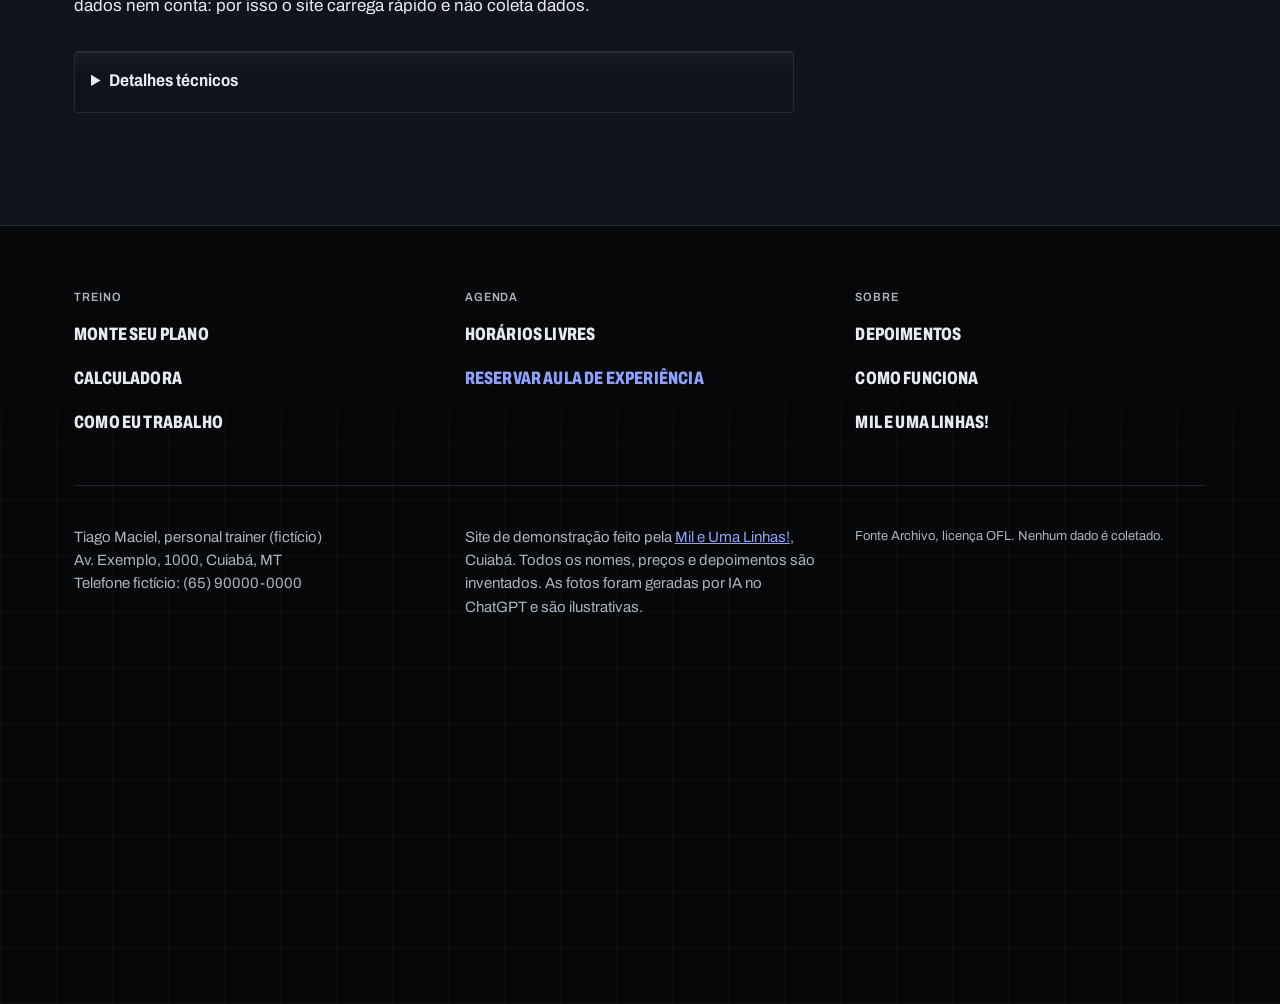
==== commit 87291e73: "Renomeia para Metalheart Performance Troca o nome Cadência Treino por Metalheart Performance no títu" ====
--- a/index.html
+++ b/index.html
@@ -4,7 +4,7 @@
   <meta charset="utf-8">
   <meta name="viewport" content="width=device-width, initial-scale=1">
   <meta http-equiv="Content-Security-Policy" content="default-src 'self'; script-src 'self'; style-src 'self'; img-src 'self' data: blob:; font-src 'self'; connect-src 'none'; object-src 'none'; base-uri 'none'; form-action 'none'">
-  <title>Cadência Treino | Personal trainer em Cuiabá e consultoria online</title>
+  <title>Metalheart Performance | Personal trainer em Cuiabá e consultoria online</title>
   <meta name="description" content="Site de demonstração de um personal trainer fictício: monte um plano de treino, calcule IMC e gasto calórico e simule a reserva de um horário. Feito pela Mil e Uma Linhas!.">
   <meta name="theme-color" content="#050709">
   <link rel="canonical" href="https://toshiro01001.github.io/personal/">
@@ -22,10 +22,10 @@
 
 <header class="topo">
   <div class="grade topo-conteudo">
-    <a class="marca" href="#inicio" aria-label="Cadência Treino, início da página">
+    <a class="marca" href="#inicio" aria-label="Metalheart Performance, início da página">
       <img class="marca-simbolo" src="img/sigilo-marca.webp" width="96" height="129" alt="">
-      <span class="marca-nome">CADÊNCIA</span>
-      <span class="marca-sub">treino</span>
+      <span class="marca-nome">METALHEART</span>
+      <span class="marca-sub">performance</span>
     </a>
     <nav class="menu" aria-label="Seções da página">
       <a href="#plano">Plano</a>
@@ -67,7 +67,7 @@
           <line class="mira-dia aceso" x1="73.1" y1="169.0" x2="55.8" y2="159.0"/><text class="aceso" x="40.2" y="154.0" text-anchor="middle">S</text><line class="mira-dia" x1="131.6" y1="99.3" x2="118.7" y2="84.0"/><text class="" x="107.2" y="74.2" text-anchor="middle">T</text><line class="mira-dia aceso" x1="210.4" y1="53.8" x2="203.6" y2="35.0"/><text class="aceso" x="197.4" y="22.1" text-anchor="middle">Q</text><line class="mira-dia" x1="300.0" y1="38.0" x2="300.0" y2="18.0"/><text class="" x="300.0" y="4.0" text-anchor="middle">Q</text><line class="mira-dia aceso" x1="389.6" y1="53.8" x2="396.4" y2="35.0"/><text class="aceso" x="402.6" y="22.1" text-anchor="middle">S</text><line class="mira-dia" x1="468.4" y1="99.3" x2="481.3" y2="84.0"/><text class="" x="492.8" y="74.2" text-anchor="middle">S</text><line class="mira-dia" x1="526.9" y1="169.0" x2="544.2" y2="159.0"/><text class="" x="559.8" y="154.0" text-anchor="middle">D</text>
           <text x="18" y="292">eixo</text><text x="582" y="292" text-anchor="end">3 dias</text>
         </svg>
-        <img class="hero-foto sigilo-fixo" src="img/sigilo-frente.webp" width="640" height="860" alt="Símbolo da Cadência Treino: um emblema de lâminas de aço escuro com pontas afiadas e uma gema azul-cobalto na base. Em volta, uma mira marca os sete dias da semana, com três acesos." fetchpriority="high" decoding="async">
+        <img class="hero-foto sigilo-fixo" src="img/sigilo-frente.webp" width="640" height="860" alt="Símbolo da Metalheart Performance: um emblema de lâminas de aço escuro com pontas afiadas e uma gema azul-cobalto na base. Em volta, uma mira marca os sete dias da semana, com três acesos." fetchpriority="high" decoding="async">
         <div class="sigilo-3d" id="sigilo-3d"></div>
         <canvas class="sigilo-quadro" id="sigilo-quadro" width="640" height="860" aria-hidden="true"></canvas>
         </div>
@@ -400,7 +400,7 @@
       <p class="rodape-miudo">Fonte Archivo, licença OFL. Nenhum dado é coletado.</p>
     </div>
   </div>
-  <div class="hwf" id="hwf" data-palavra="cadência"><canvas aria-hidden="true"></canvas></div>
+  <div class="hwf" id="hwf" data-palavra="metalheart"><canvas aria-hidden="true"></canvas></div>
 </footer>
 
 <script type="module" src="js/premium/premium.js"></script>
--- a/css/estilo.css
+++ b/css/estilo.css
@@ -1,4 +1,4 @@
-/* Cadência Treino: estilo. Ver docs/identidade.md para a lógica das escolhas.
+/* Metalheart Performance (antes Cadência Treino): estilo. Ver docs/identidade.md para a lógica das escolhas.
    Leva final: seções em Giz seguem o padrão de marca de atleta (Lando Norris DS),
    seções em Ferro e rodapé seguem o painel escuro de bordas finas (Ledger DS).
    A paleta não muda; o lima e o esmeralda dos dois sistemas viram Cobalto. */
@@ -1142,3 +1142,4 @@
 .metal-btn { max-width: 100%; }
 .resultado-plano > * { min-width: 0; }
 @media (max-width: 420px) { .resultado-plano .metal-btn { white-space: normal; text-align: left; line-height: 1.2; padding-left: 22px; } }
+#metodo { overflow-x: clip; }
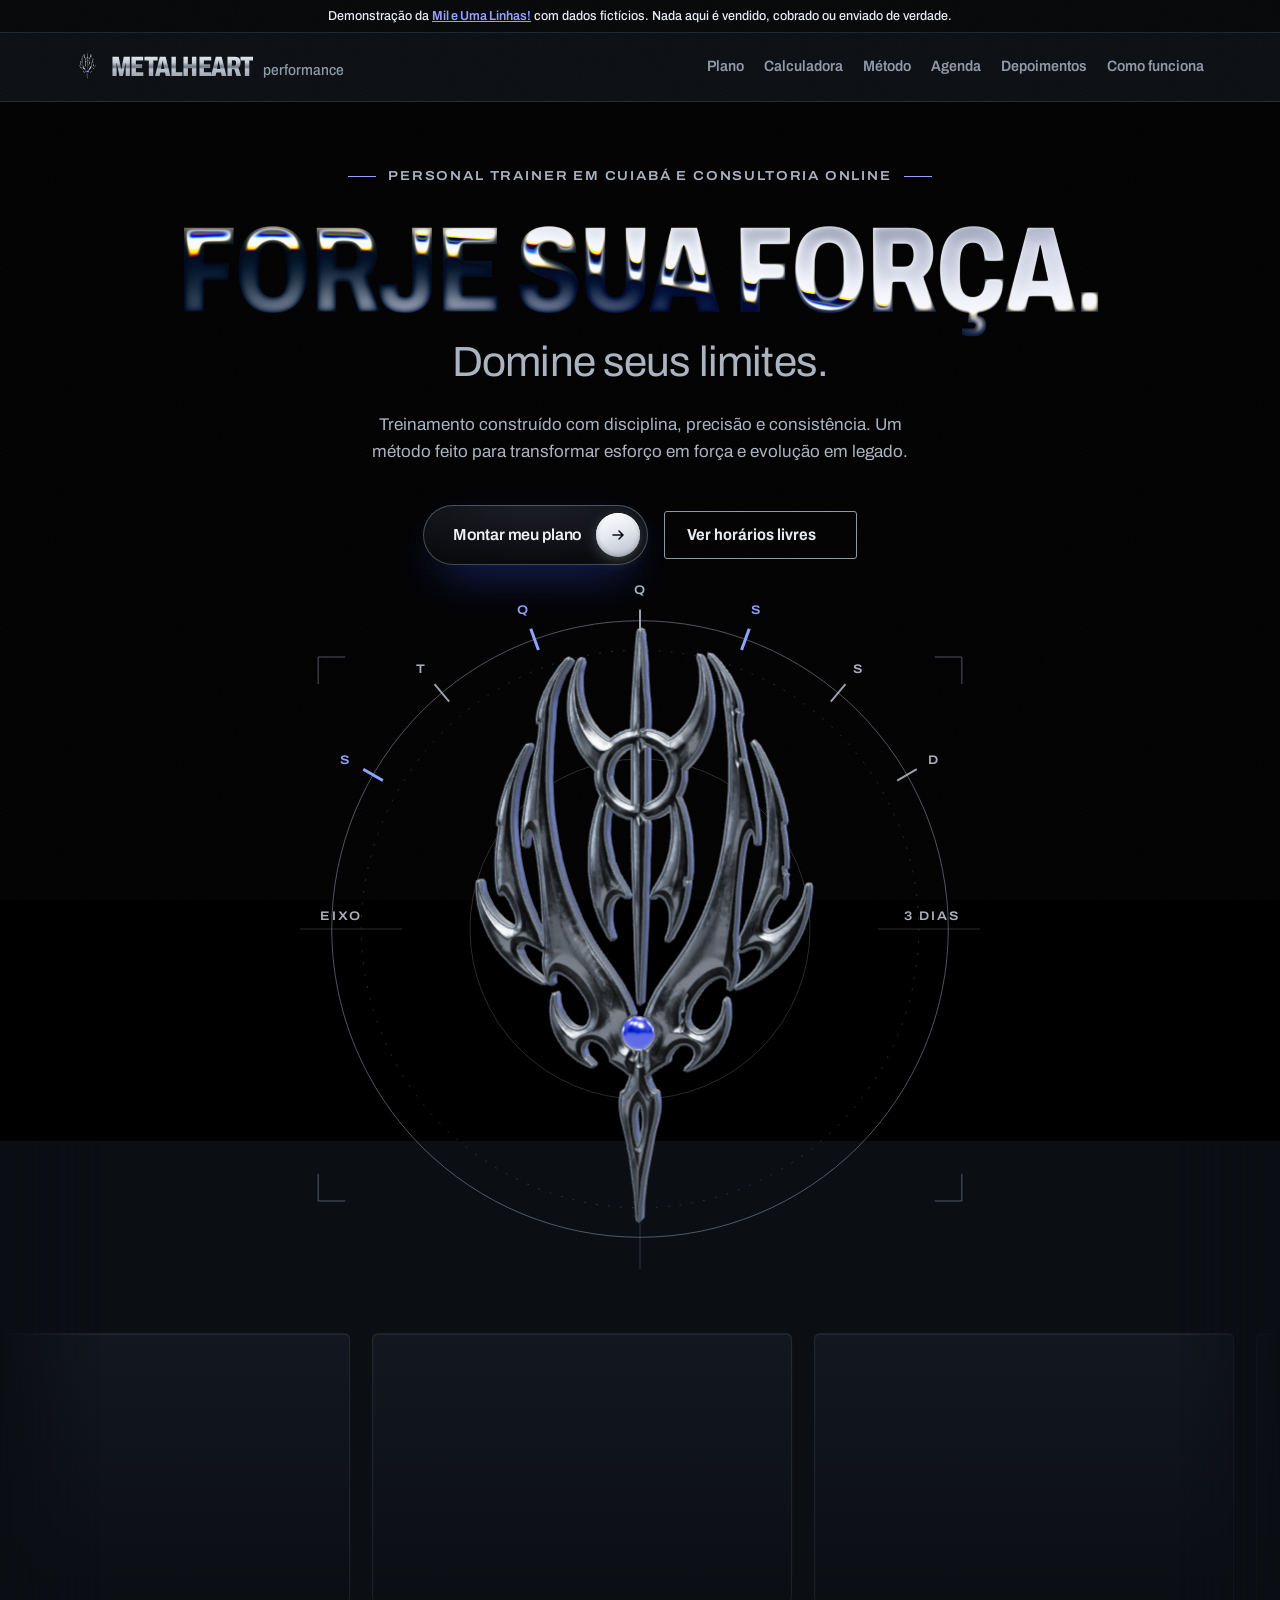
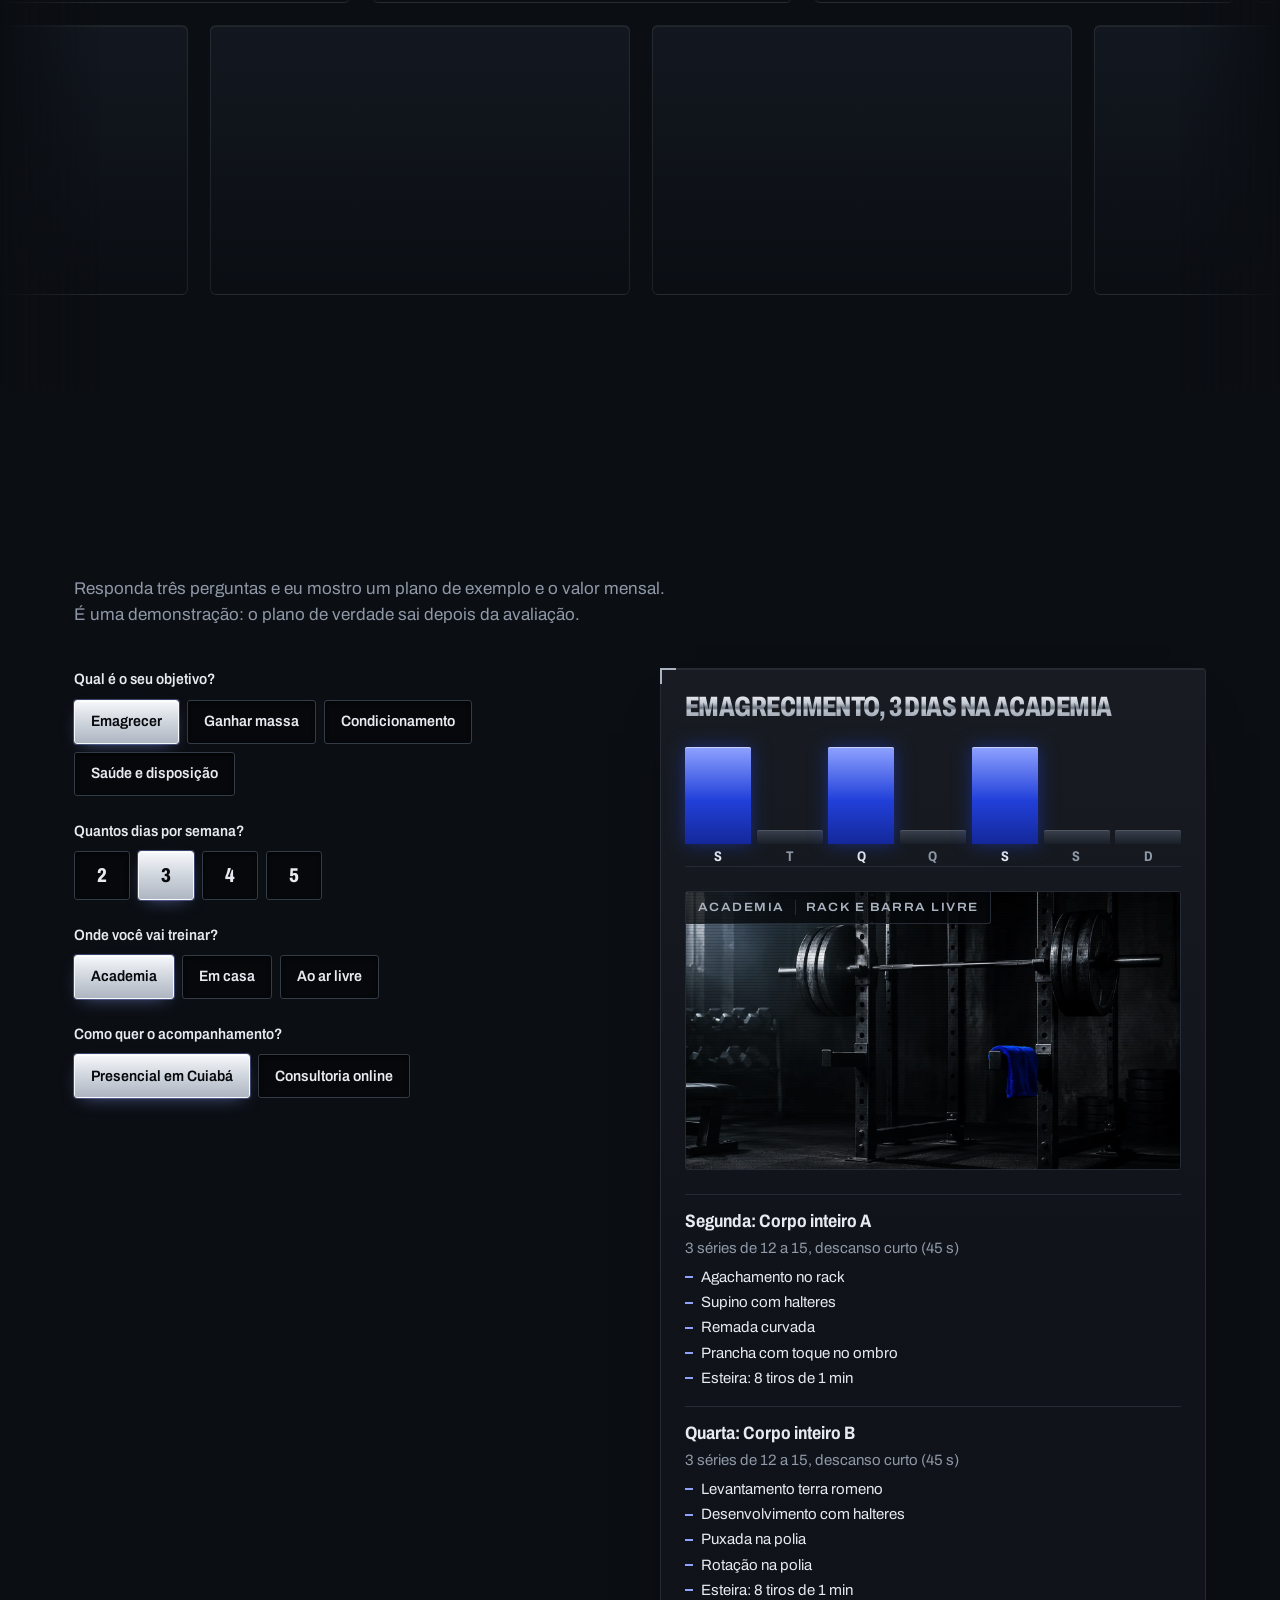
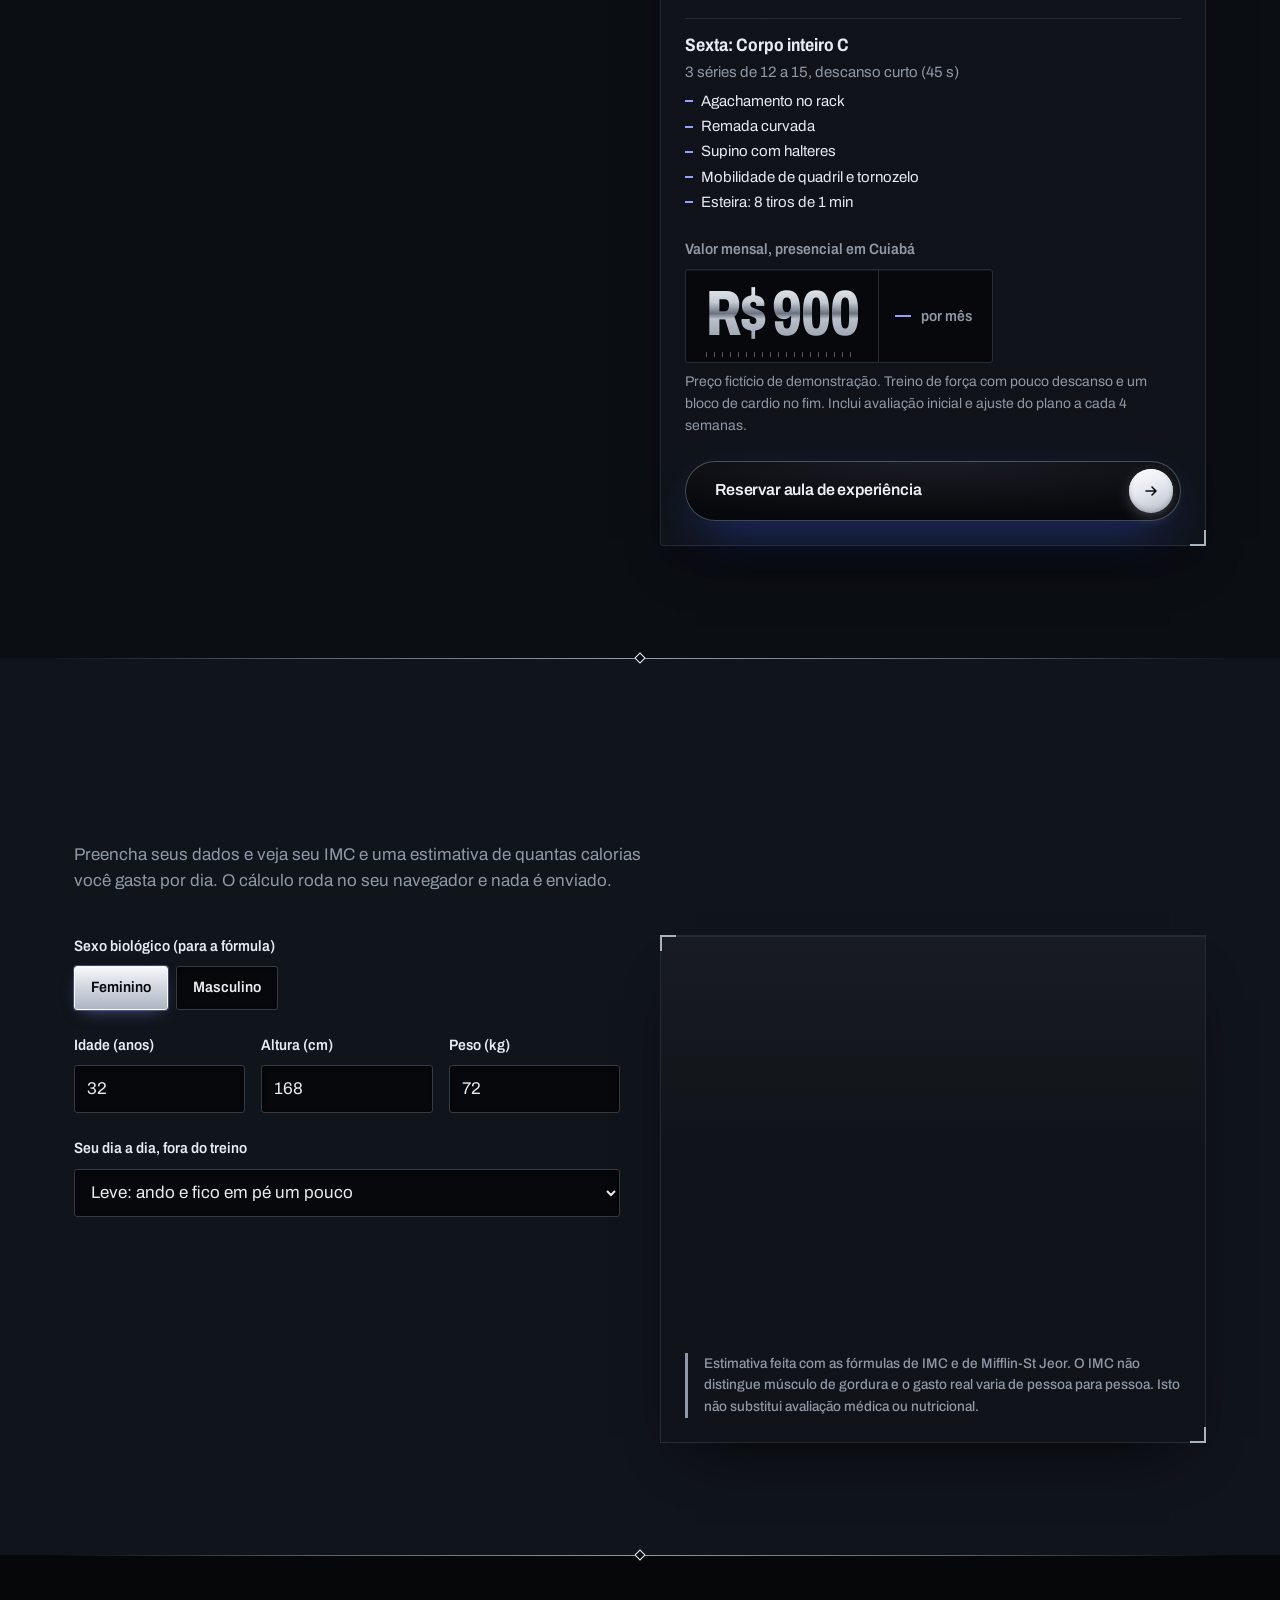
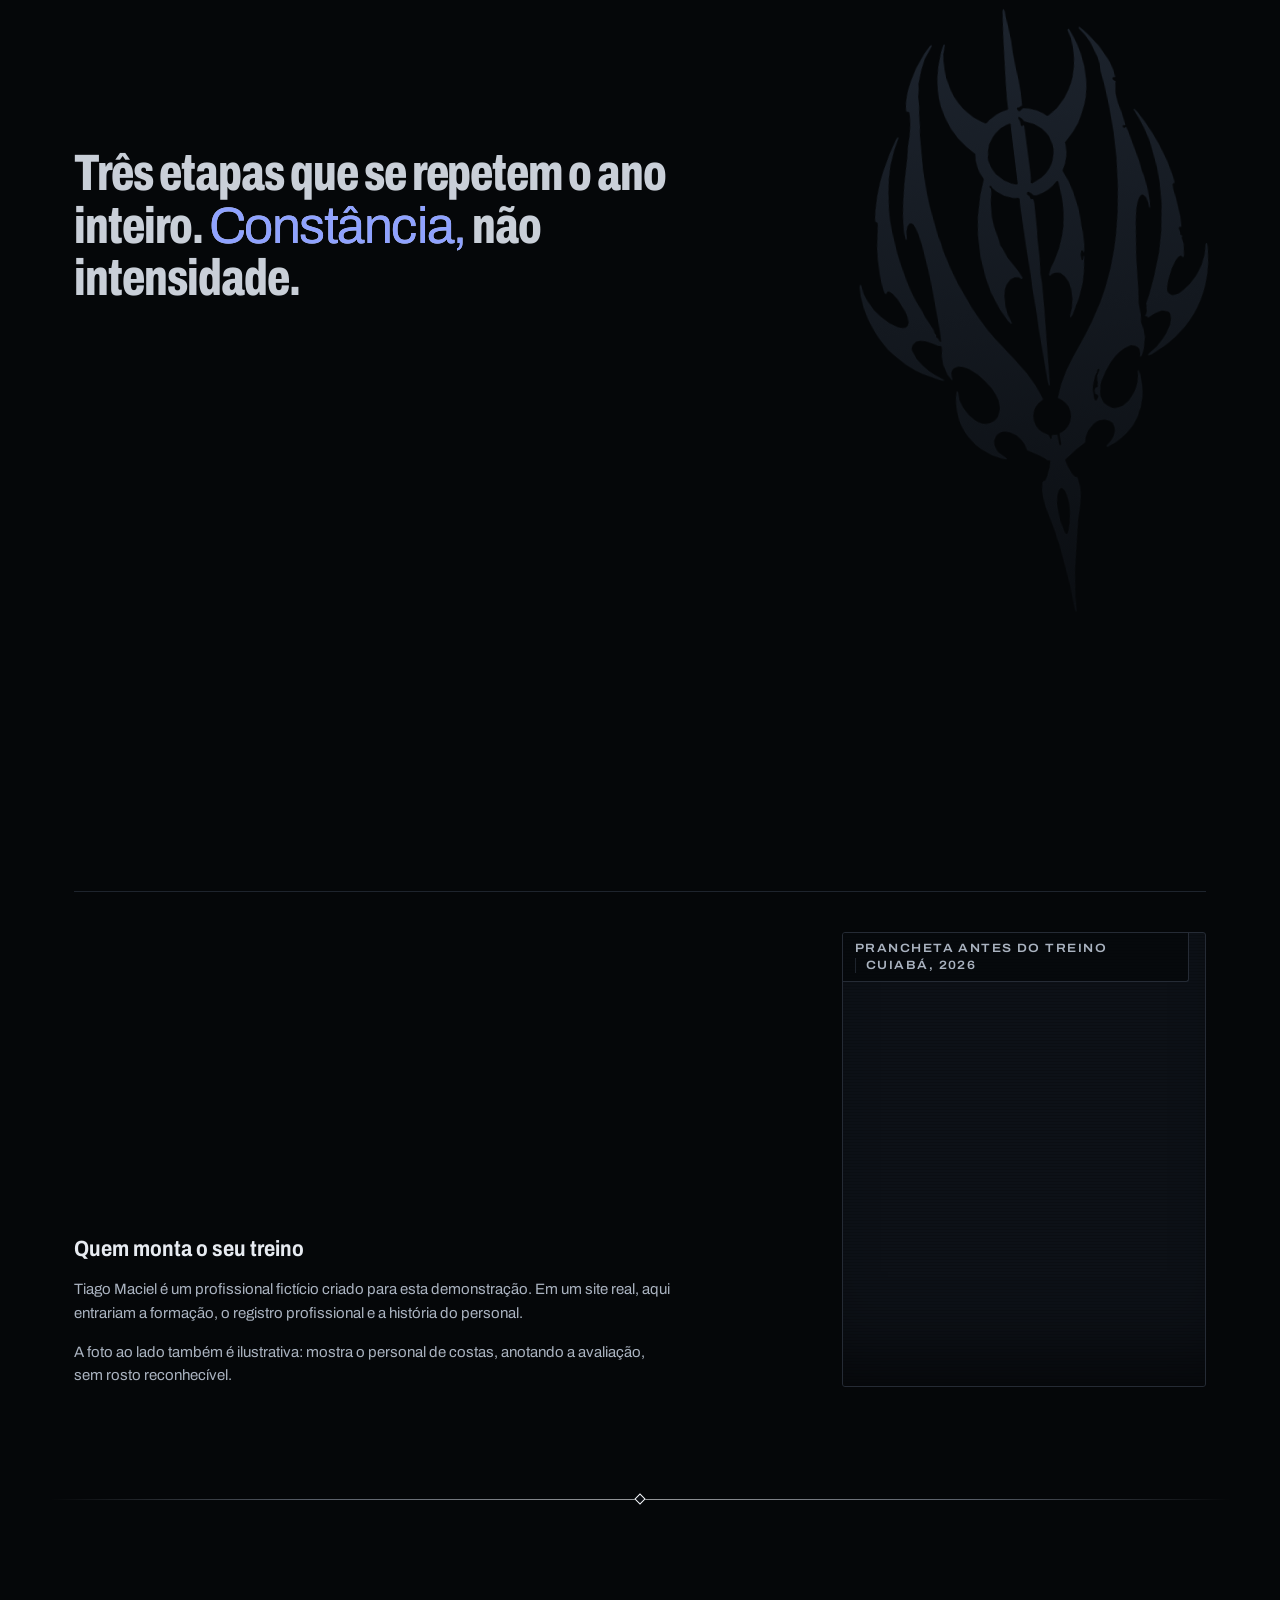
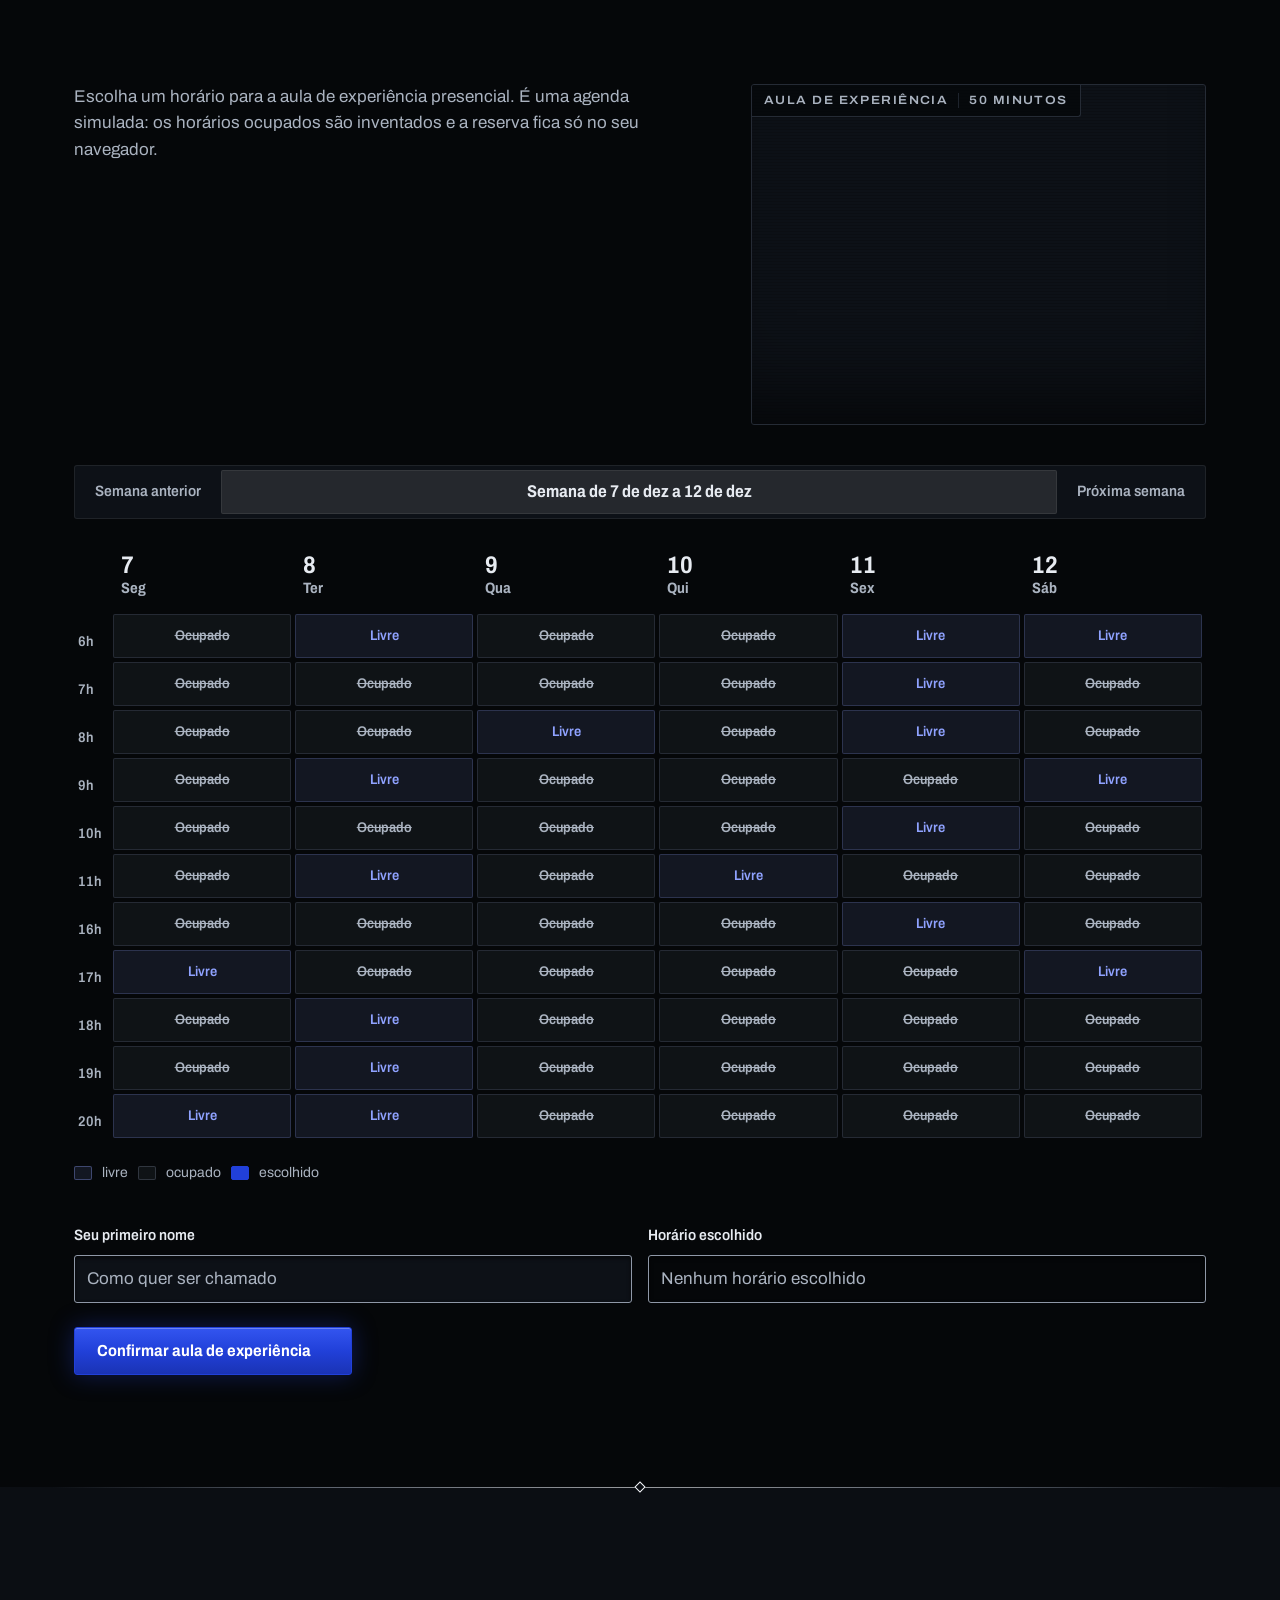
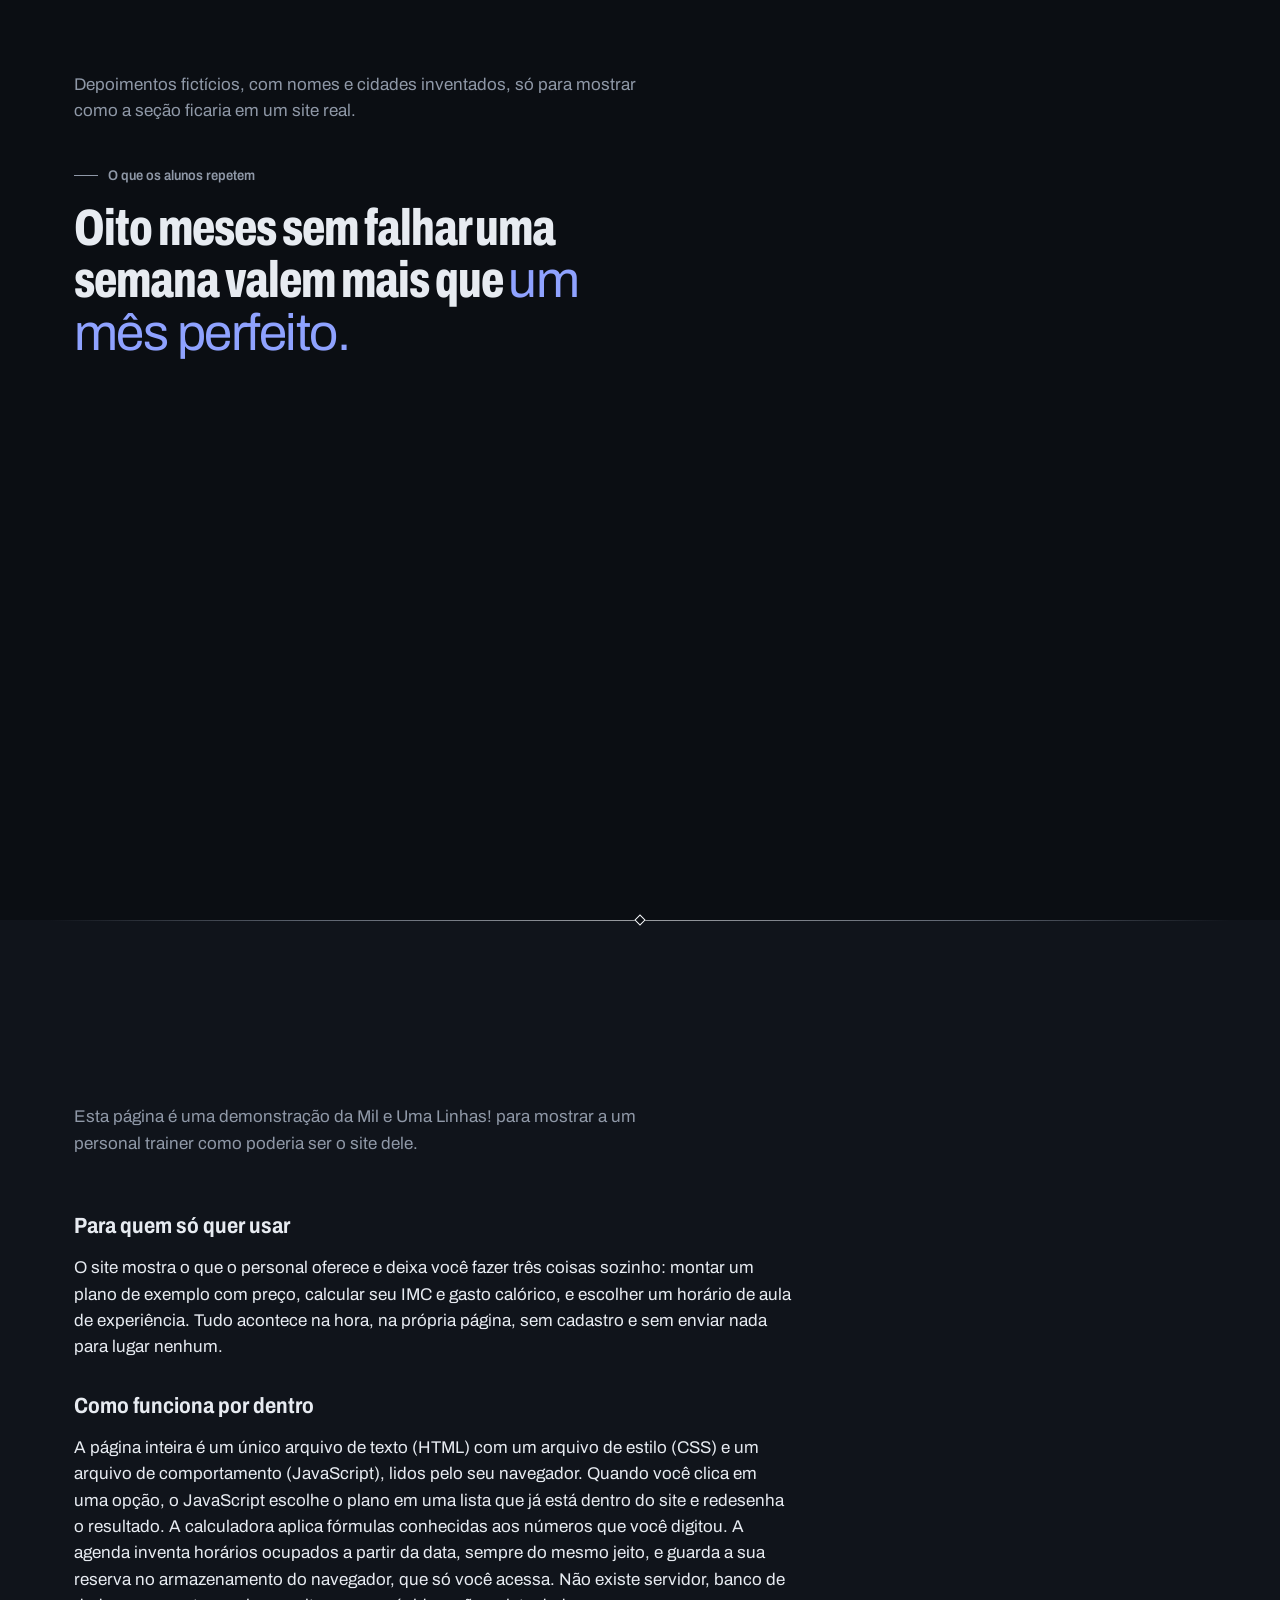
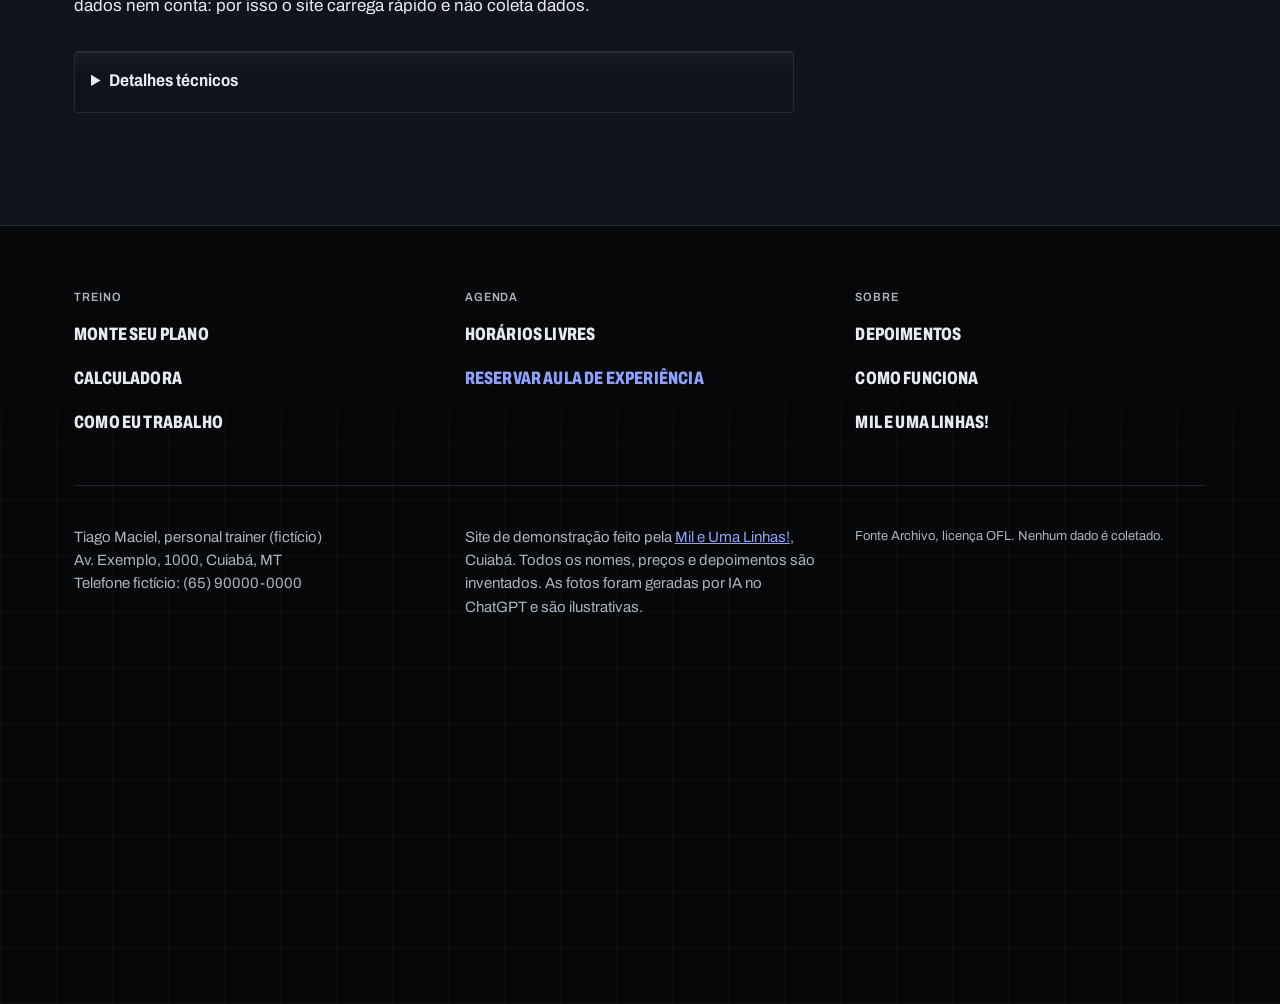
==== commit 571c866d: "Corrige cache: versão no CSS e nos scripts Quem já tinha visitado o site recebia o HTML novo com o C" ====
--- a/index.html
+++ b/index.html
@@ -10,7 +10,7 @@
   <link rel="canonical" href="https://toshiro01001.github.io/personal/">
   <link rel="icon" href="favicon.svg" type="image/svg+xml">
   <link rel="preload" href="fonts/archivo-latin-variable.woff2" as="font" type="font/woff2" crossorigin>
-  <link rel="stylesheet" href="css/estilo.css">
+  <link rel="stylesheet" href="css/estilo.css?v=20261115a">
 </head>
 <body>
 
@@ -403,7 +403,7 @@
   <div class="hwf" id="hwf" data-palavra="metalheart"><canvas aria-hidden="true"></canvas></div>
 </footer>
 
-<script type="module" src="js/premium/premium.js"></script>
-<script src="js/app.js" defer></script>
+<script type="module" src="js/premium/premium.js?v=20261115a"></script>
+<script src="js/app.js?v=20261115a" defer></script>
 </body>
 </html>
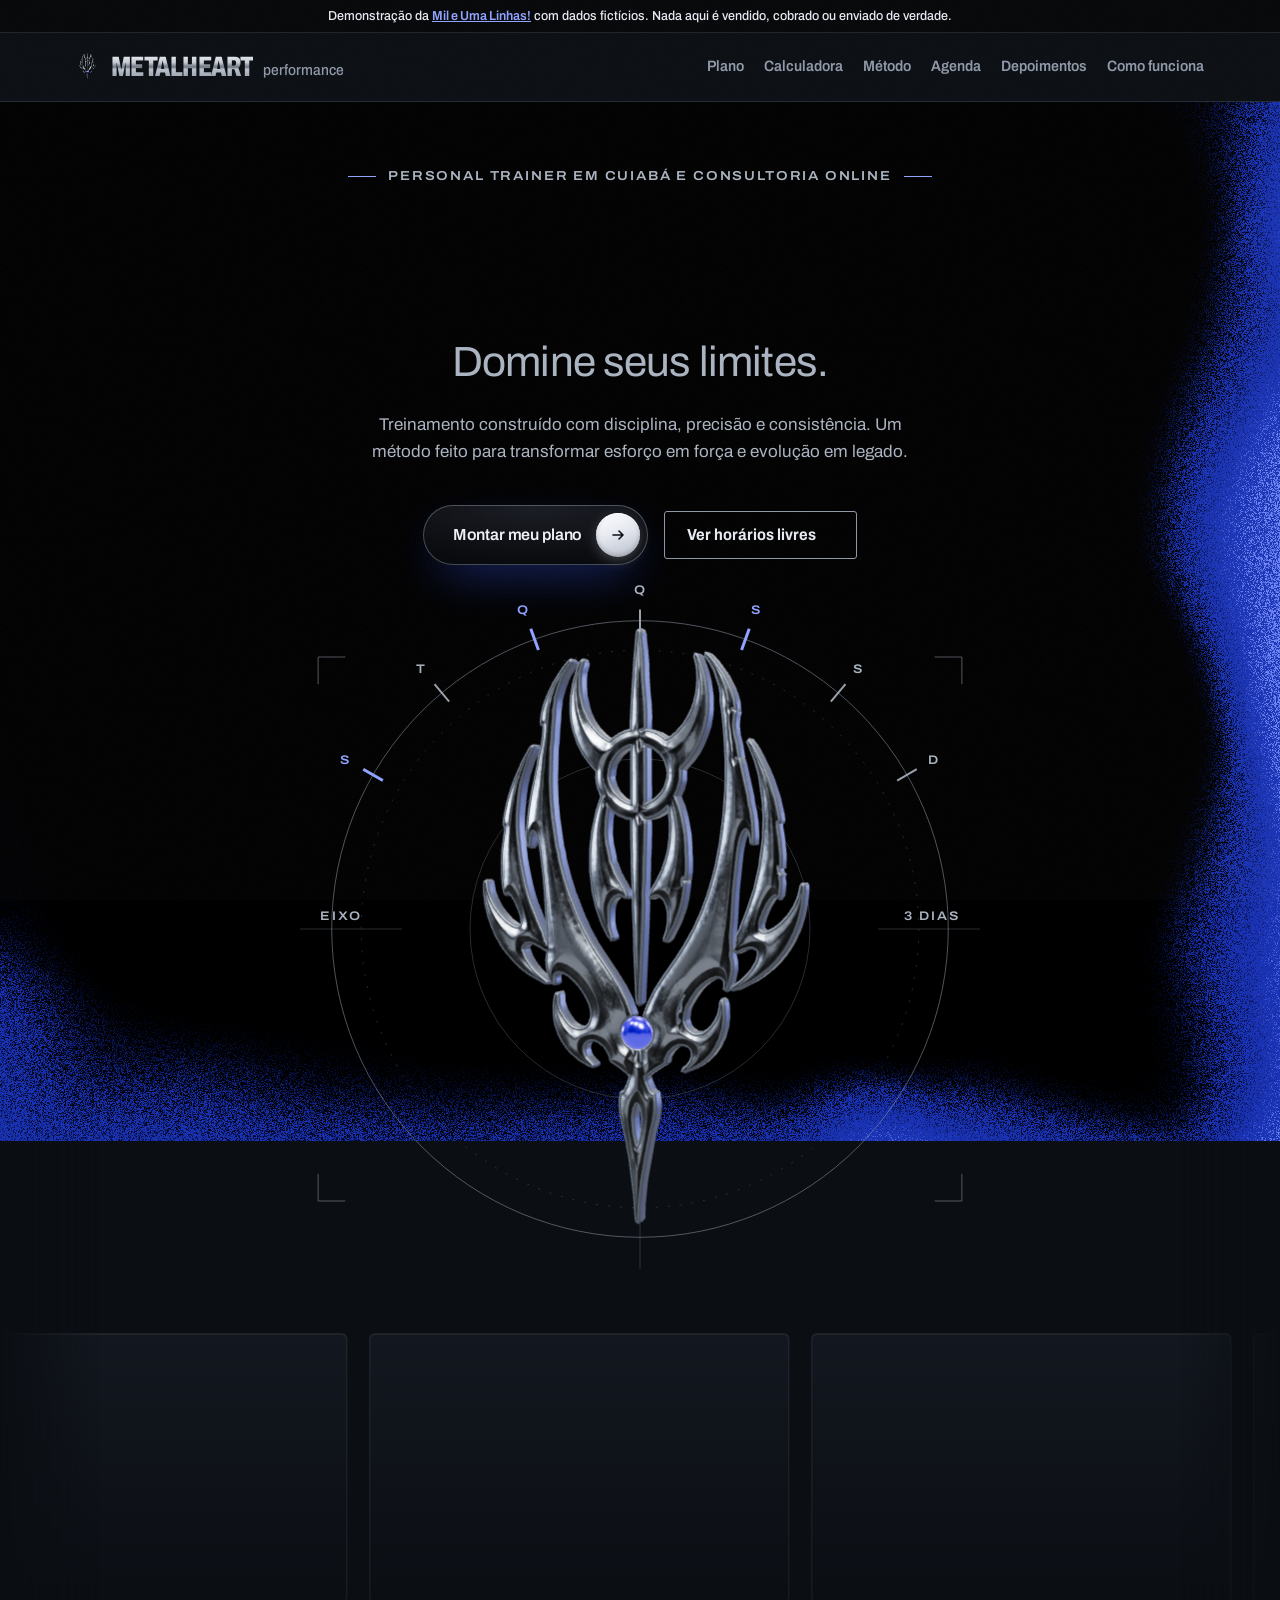
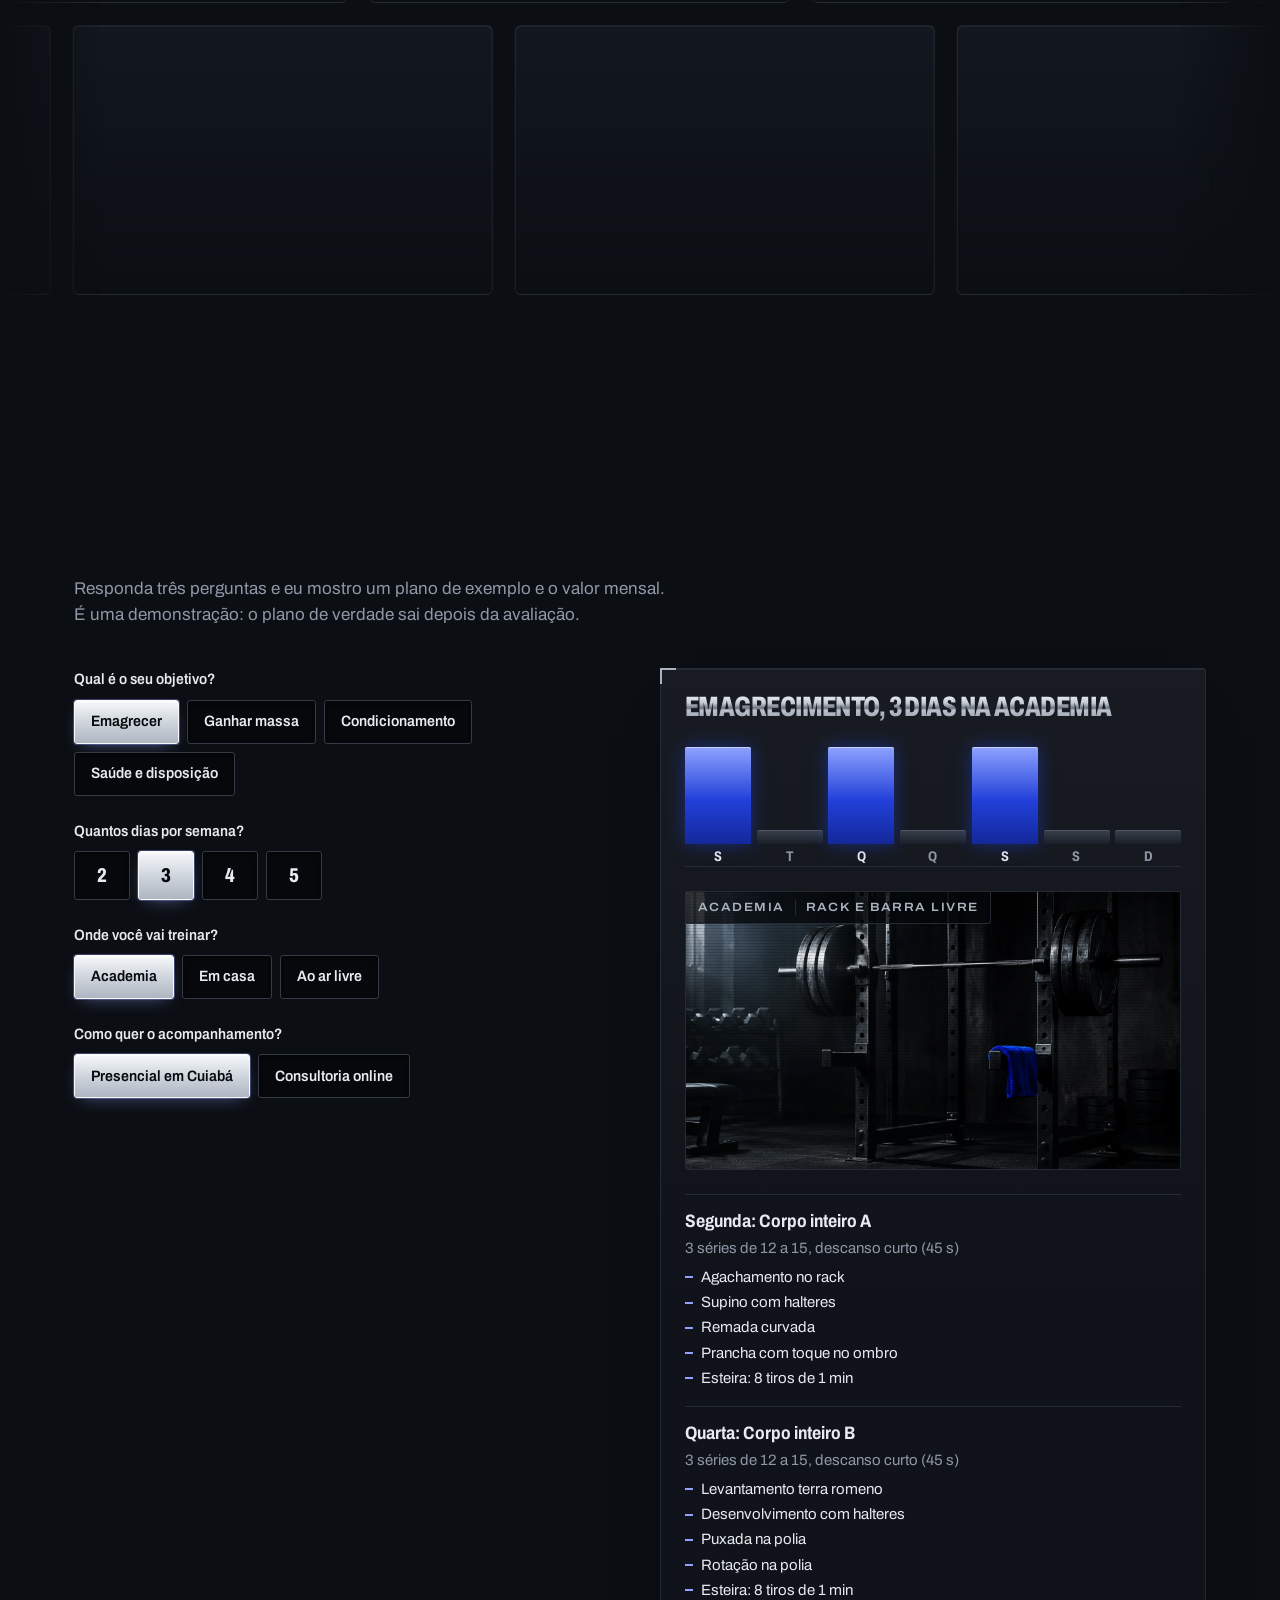
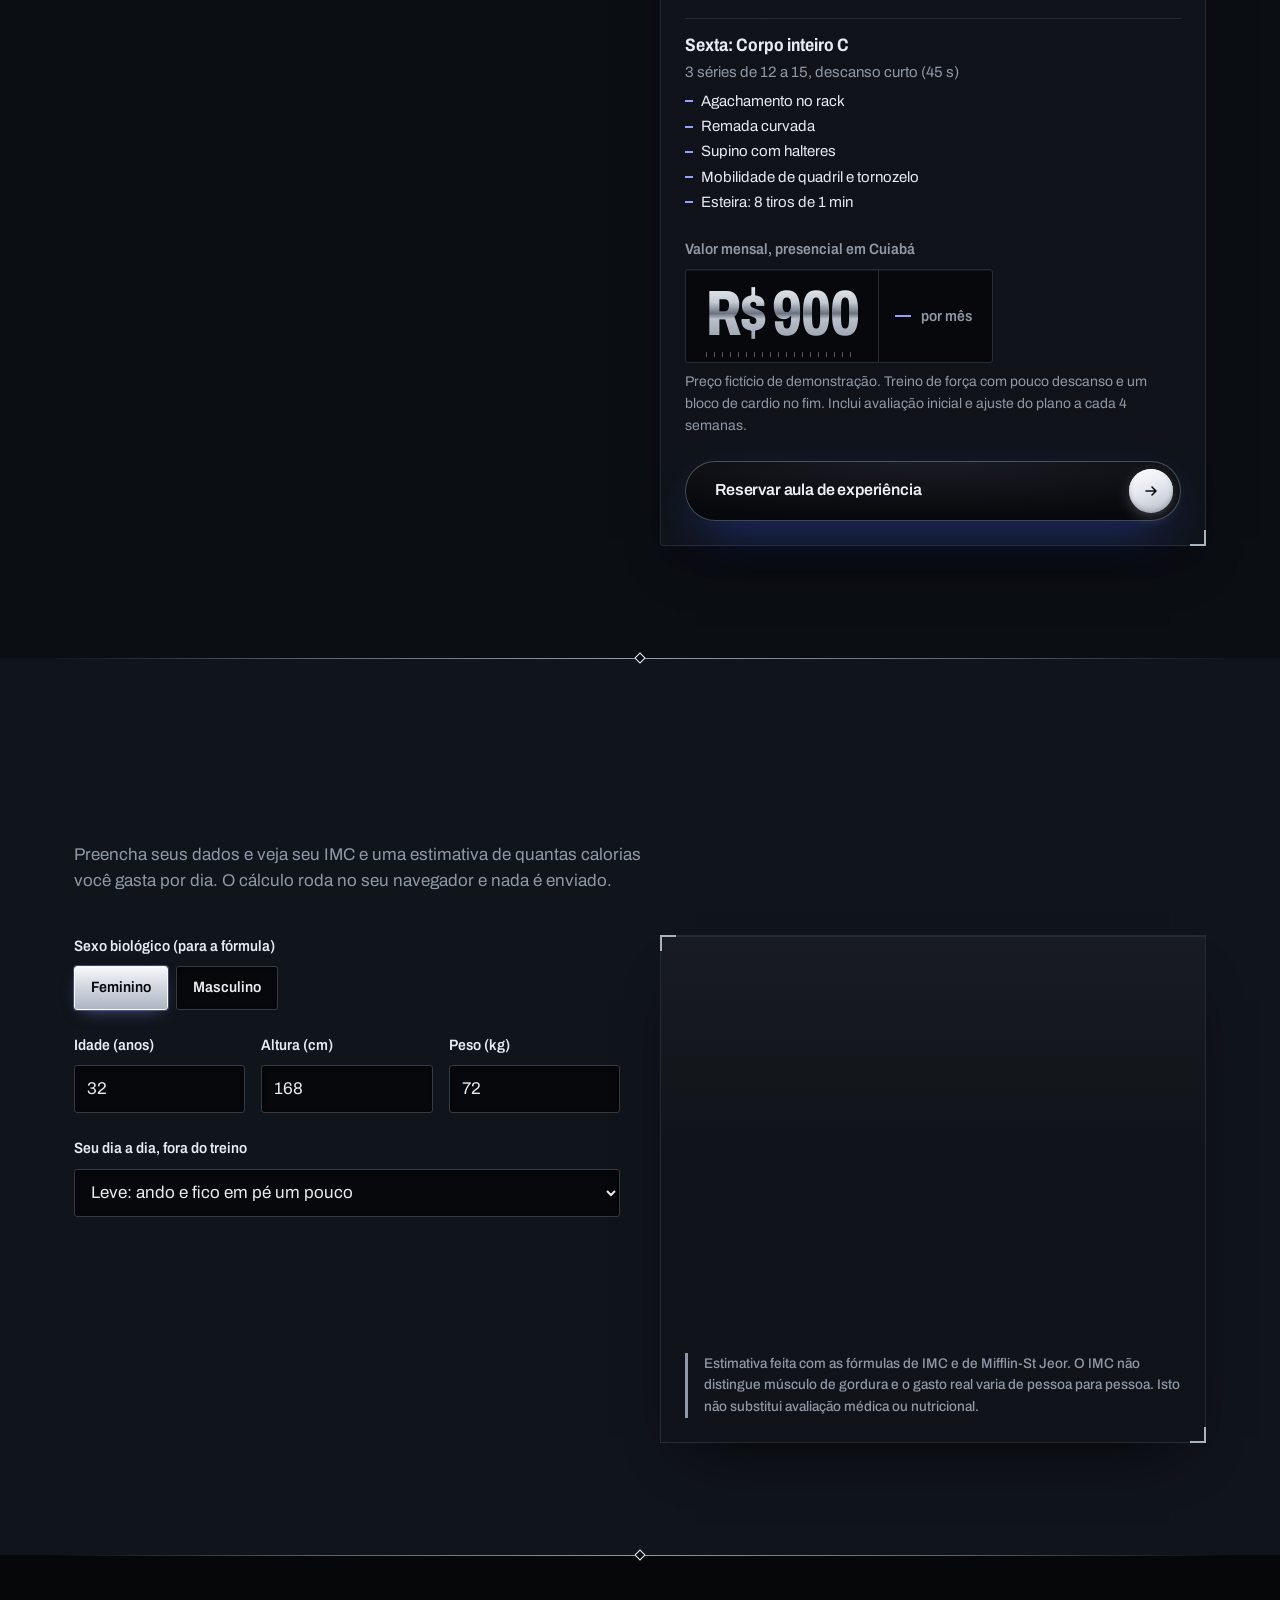
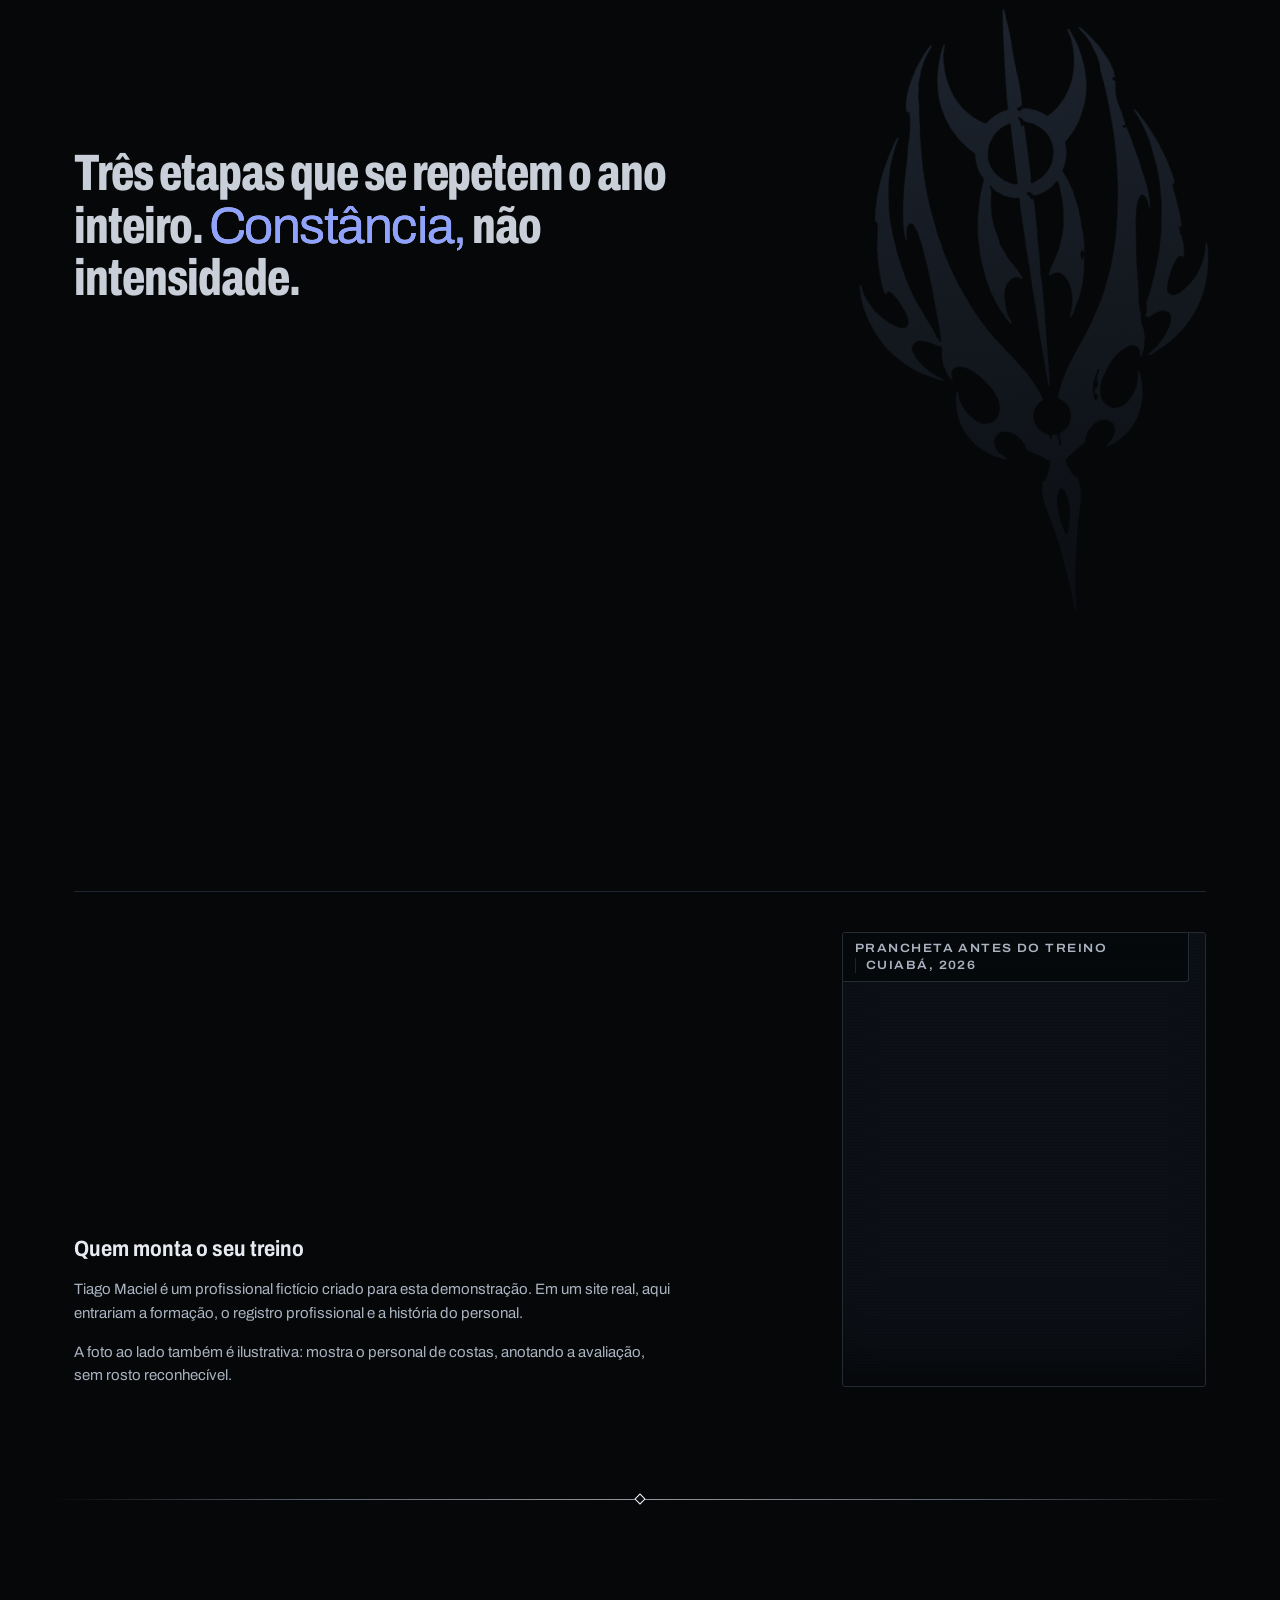
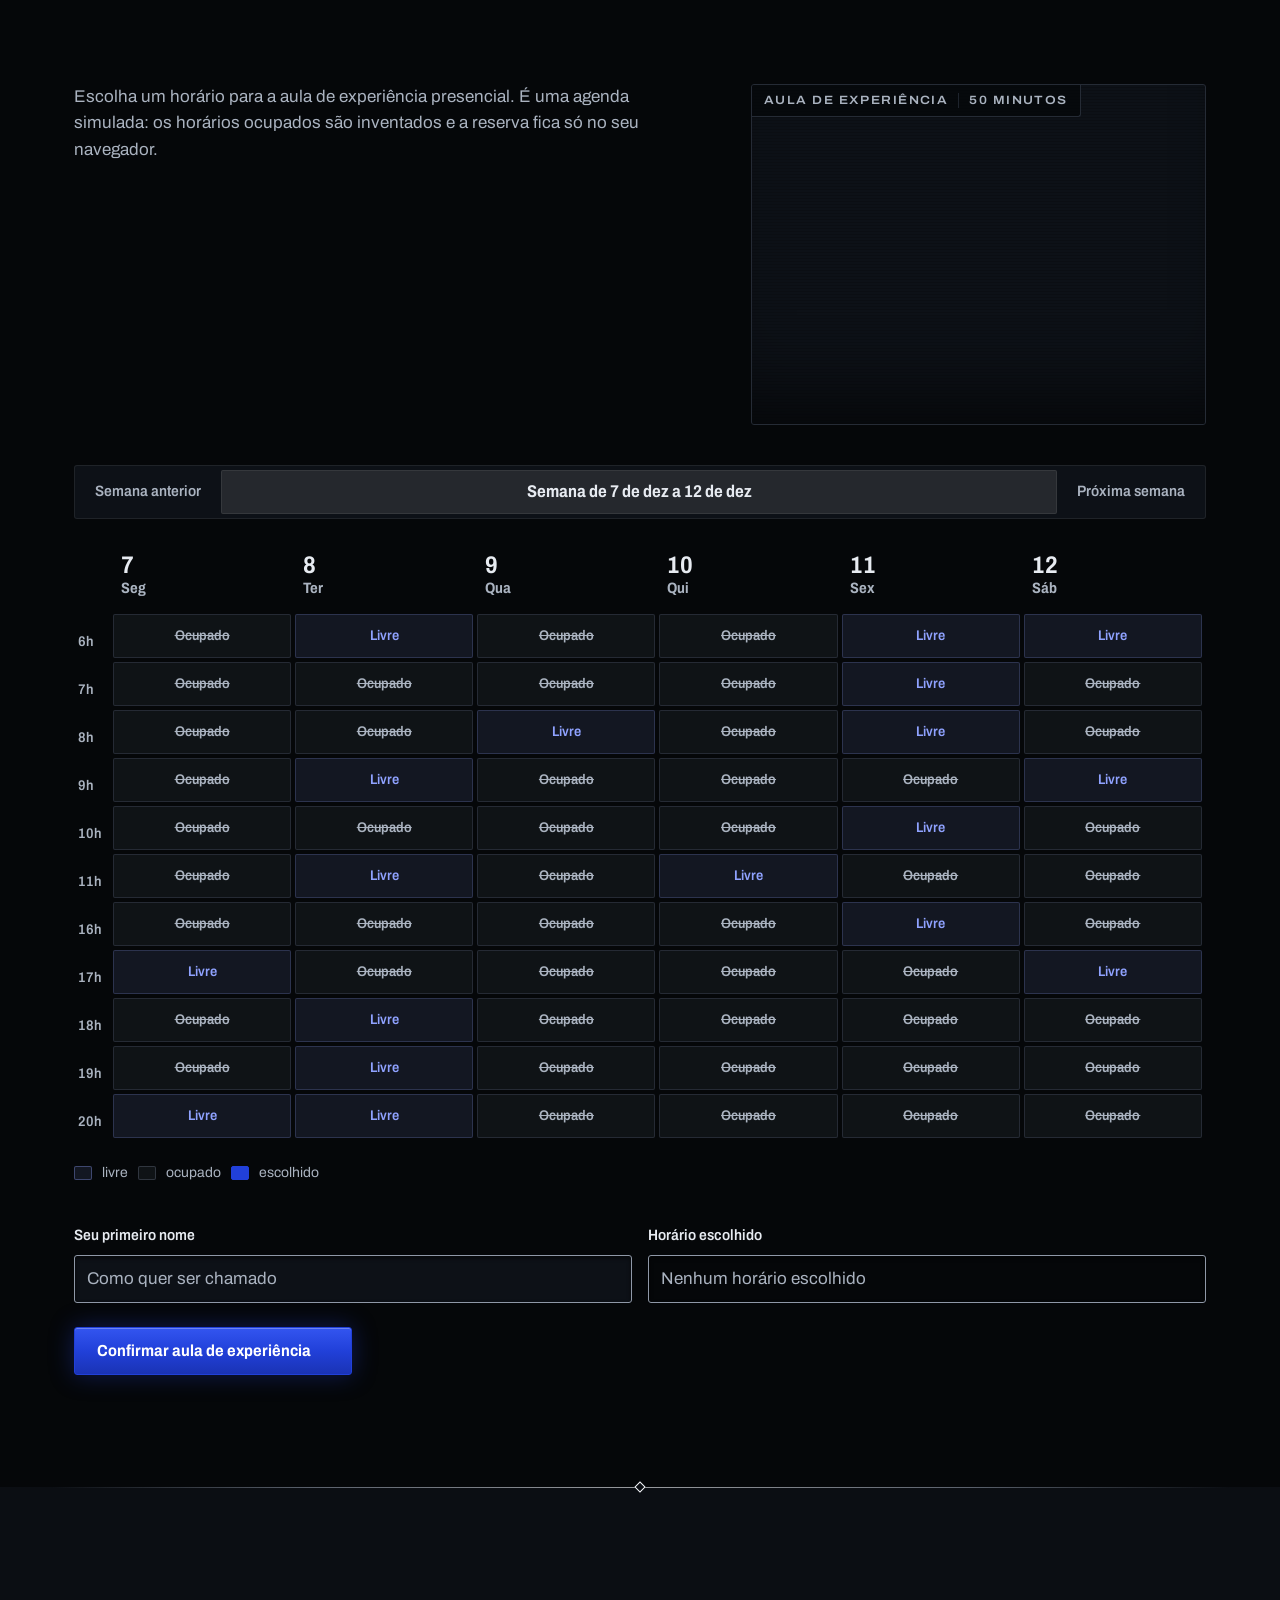
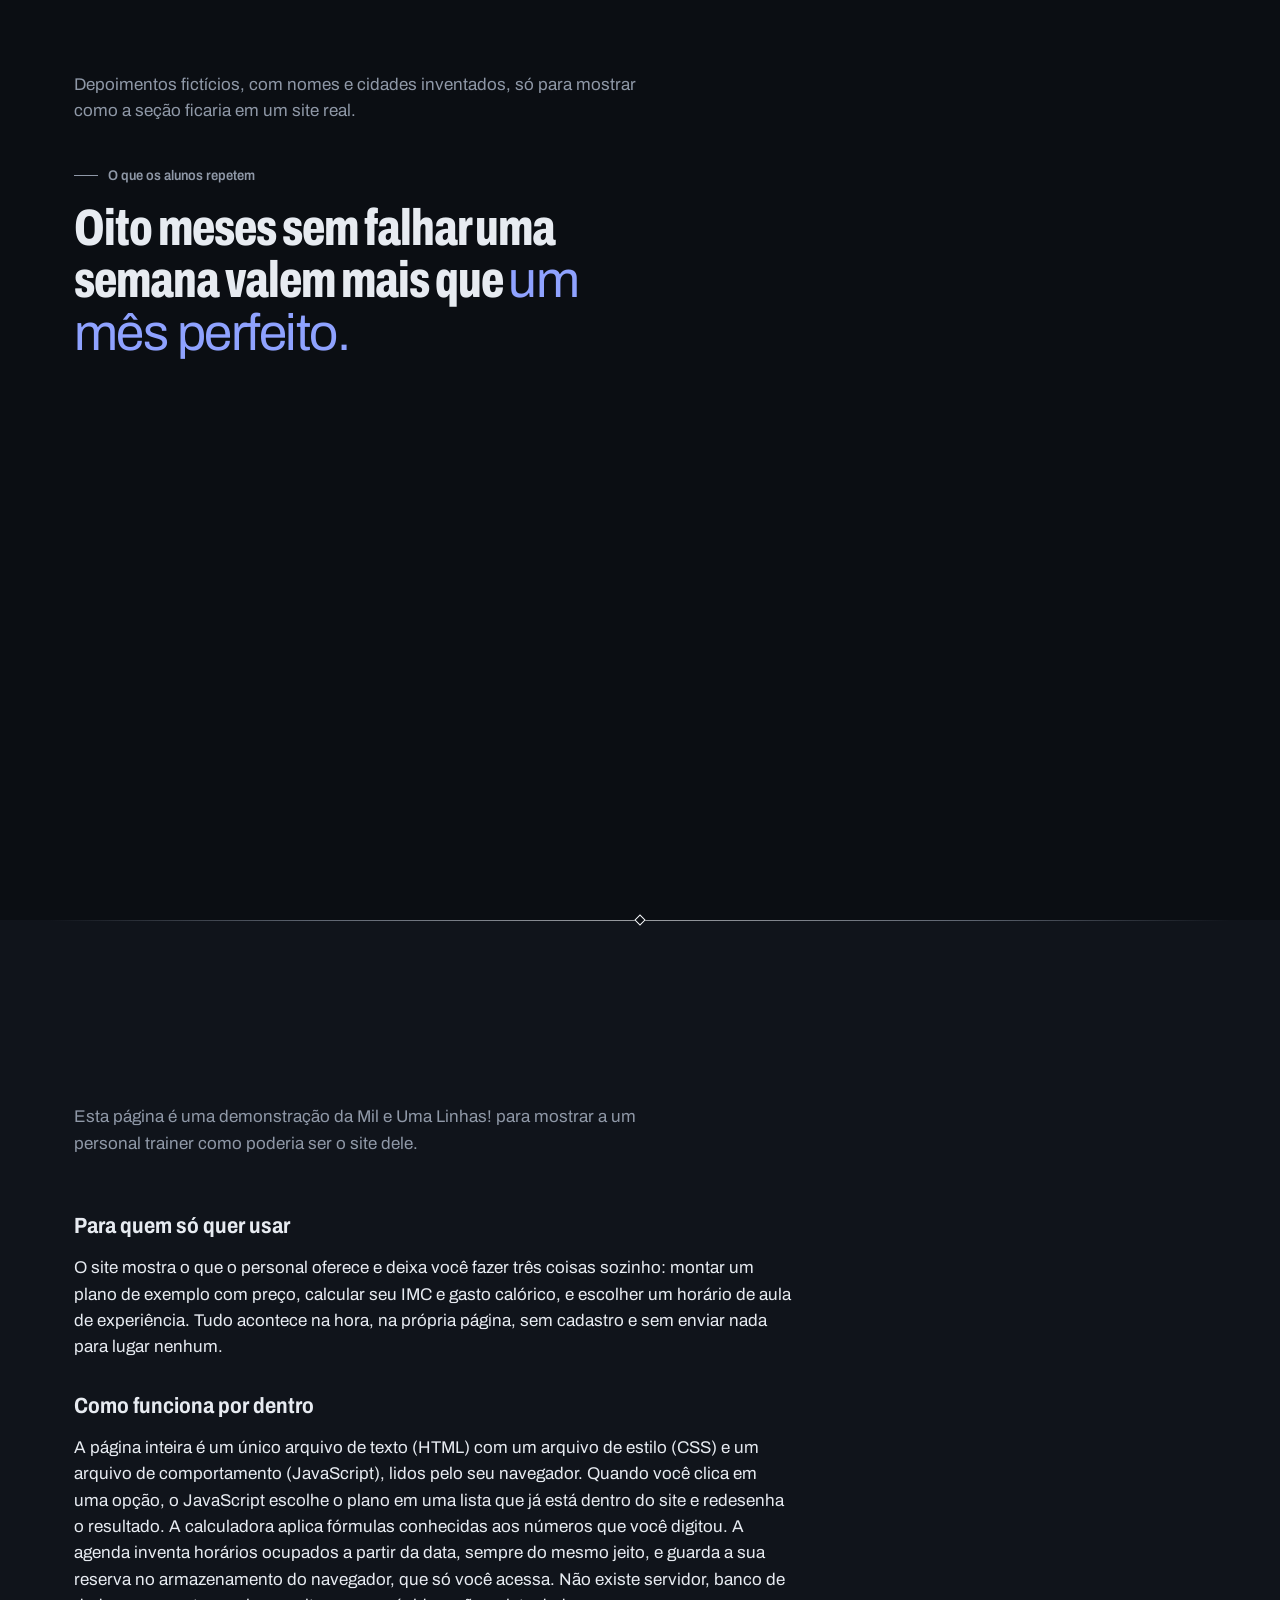
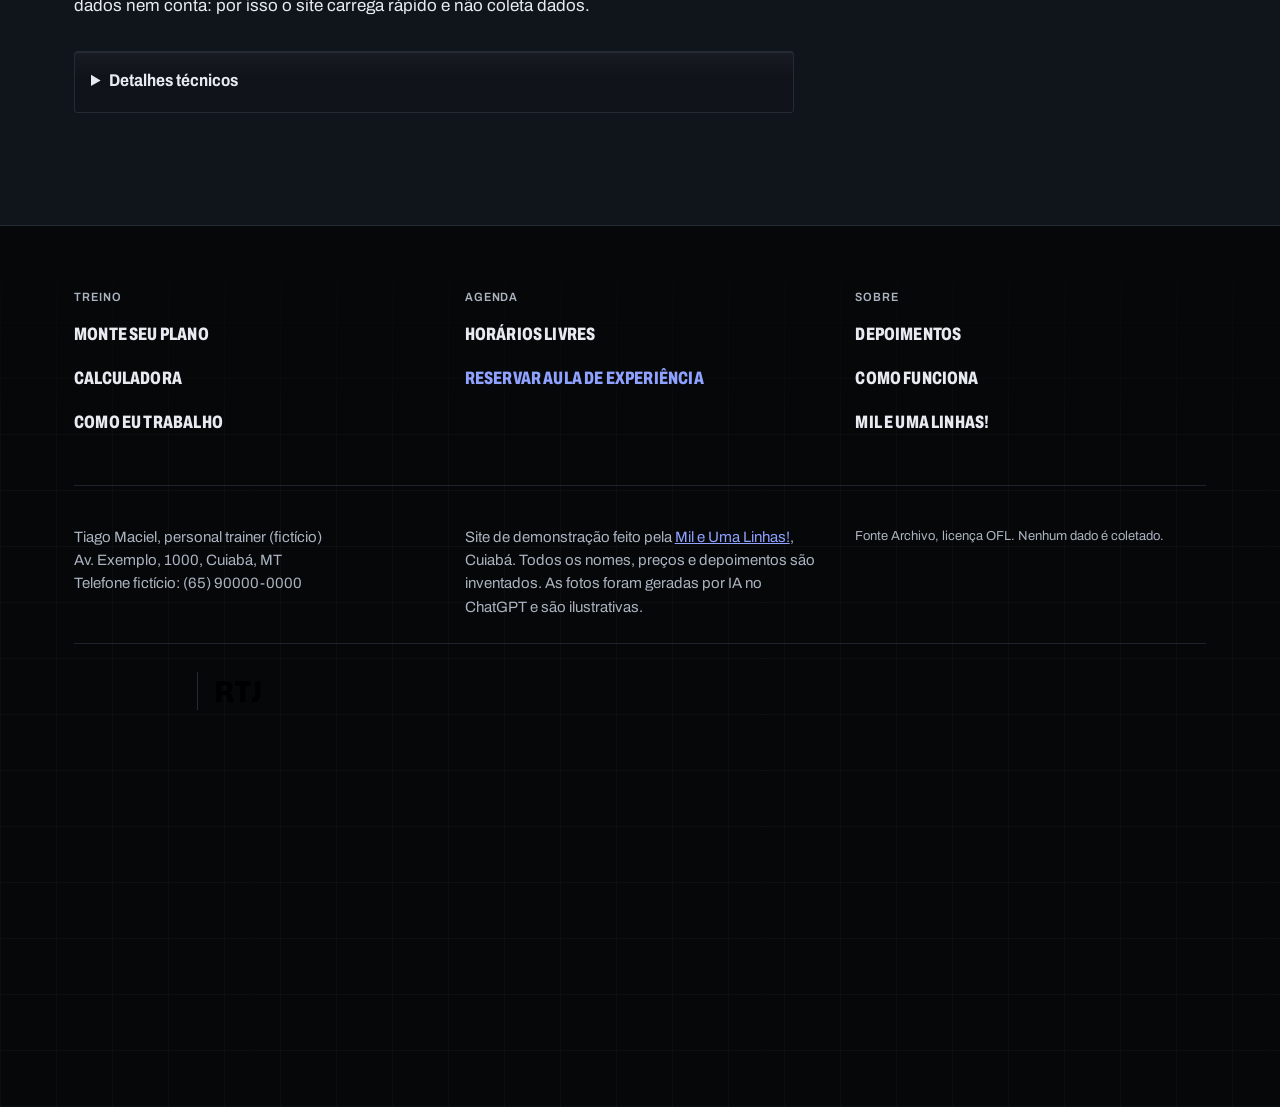
==== commit fb97c38a: "Coloca a assinatura M1L! | RTJ no rodapé Ainda no ramo, aguardando aprovação. Rodapé ganha a assinat" ====
--- a/index.html
+++ b/index.html
@@ -10,7 +10,7 @@
   <link rel="canonical" href="https://toshiro01001.github.io/personal/">
   <link rel="icon" href="favicon.svg" type="image/svg+xml">
   <link rel="preload" href="fonts/archivo-latin-variable.woff2" as="font" type="font/woff2" crossorigin>
-  <link rel="stylesheet" href="css/estilo.css?v=20261115a">
+  <link rel="stylesheet" href="css/estilo.css?v=20261115b">
 </head>
 <body>
 
@@ -399,11 +399,18 @@
       <p>Site de demonstração feito pela <a class="rodape-texto-link" href="https://mileumalinhas.com.br" rel="noopener">Mil e Uma Linhas!</a>, Cuiabá. Todos os nomes, preços e depoimentos são inventados. As fotos foram geradas por IA no ChatGPT e são ilustrativas.</p>
       <p class="rodape-miudo">Fonte Archivo, licença OFL. Nenhum dado é coletado.</p>
     </div>
+    <p class="assina">
+      <a class="assina-link" href="https://mileumalinhas.com.br" rel="noopener">
+        <img class="assina-cromo" src="img/marca/cromo-m1l.webp" width="1000" height="431" alt="Feito pela M1L!, Mil e Uma Linhas!" loading="lazy" decoding="async">
+        <span class="assina-rtj"><span class="rtj-vivo"><img src="img/marca/rtj.svg" width="315" height="192" alt="RTJ" loading="lazy"></span></span>
+      </a>
+    </p>
   </div>
   <div class="hwf" id="hwf" data-palavra="metalheart"><canvas aria-hidden="true"></canvas></div>
 </footer>
 
 <script type="module" src="js/premium/premium.js?v=20261115a"></script>
 <script src="js/app.js?v=20261115a" defer></script>
+<script src="js/assinatura.js?v=20261115a" defer></script>
 </body>
 </html>
--- a/css/estilo.css
+++ b/css/estilo.css
@@ -1143,3 +1143,14 @@
 .resultado-plano > * { min-width: 0; }
 @media (max-width: 420px) { .resultado-plano .metal-btn { white-space: normal; text-align: left; line-height: 1.2; padding-left: 22px; } }
 #metodo { overflow-x: clip; }
+
+/* Assinatura M1L! | RTJ: padrão de todos os sites da Mil e Uma Linhas! (M1L! cromada e RTJ vivo, js/assinatura.js) */
+.rodape-info { padding-bottom: var(--e3); }
+.assina { margin: 0; padding: var(--e3) 0 var(--e4); border-top: 1px solid var(--linha-escura); }
+.assina-link { display: inline-flex; align-items: center; gap: 16px; text-decoration: none; border-radius: var(--raio); }
+.assina-cromo { display: block; height: 46px; width: auto; }
+.assina-rtj { display: flex; align-items: center; height: 38px; padding-left: 16px; border-left: 1px solid var(--linha); }
+.assina-rtj img { display: block; height: 30px; width: auto; }
+.rtj-vivo { position: relative; display: inline-block; line-height: 0; touch-action: pan-y; }
+.rtj-vivo canvas { position: absolute; inset: 0; width: 100%; height: 100%; -webkit-mask: url("../img/marca/rtj.svg") center / 100% 100% no-repeat; mask: url("../img/marca/rtj.svg") center / 100% 100% no-repeat; }
+.rtj-vivo.rtj-on img { visibility: hidden; }
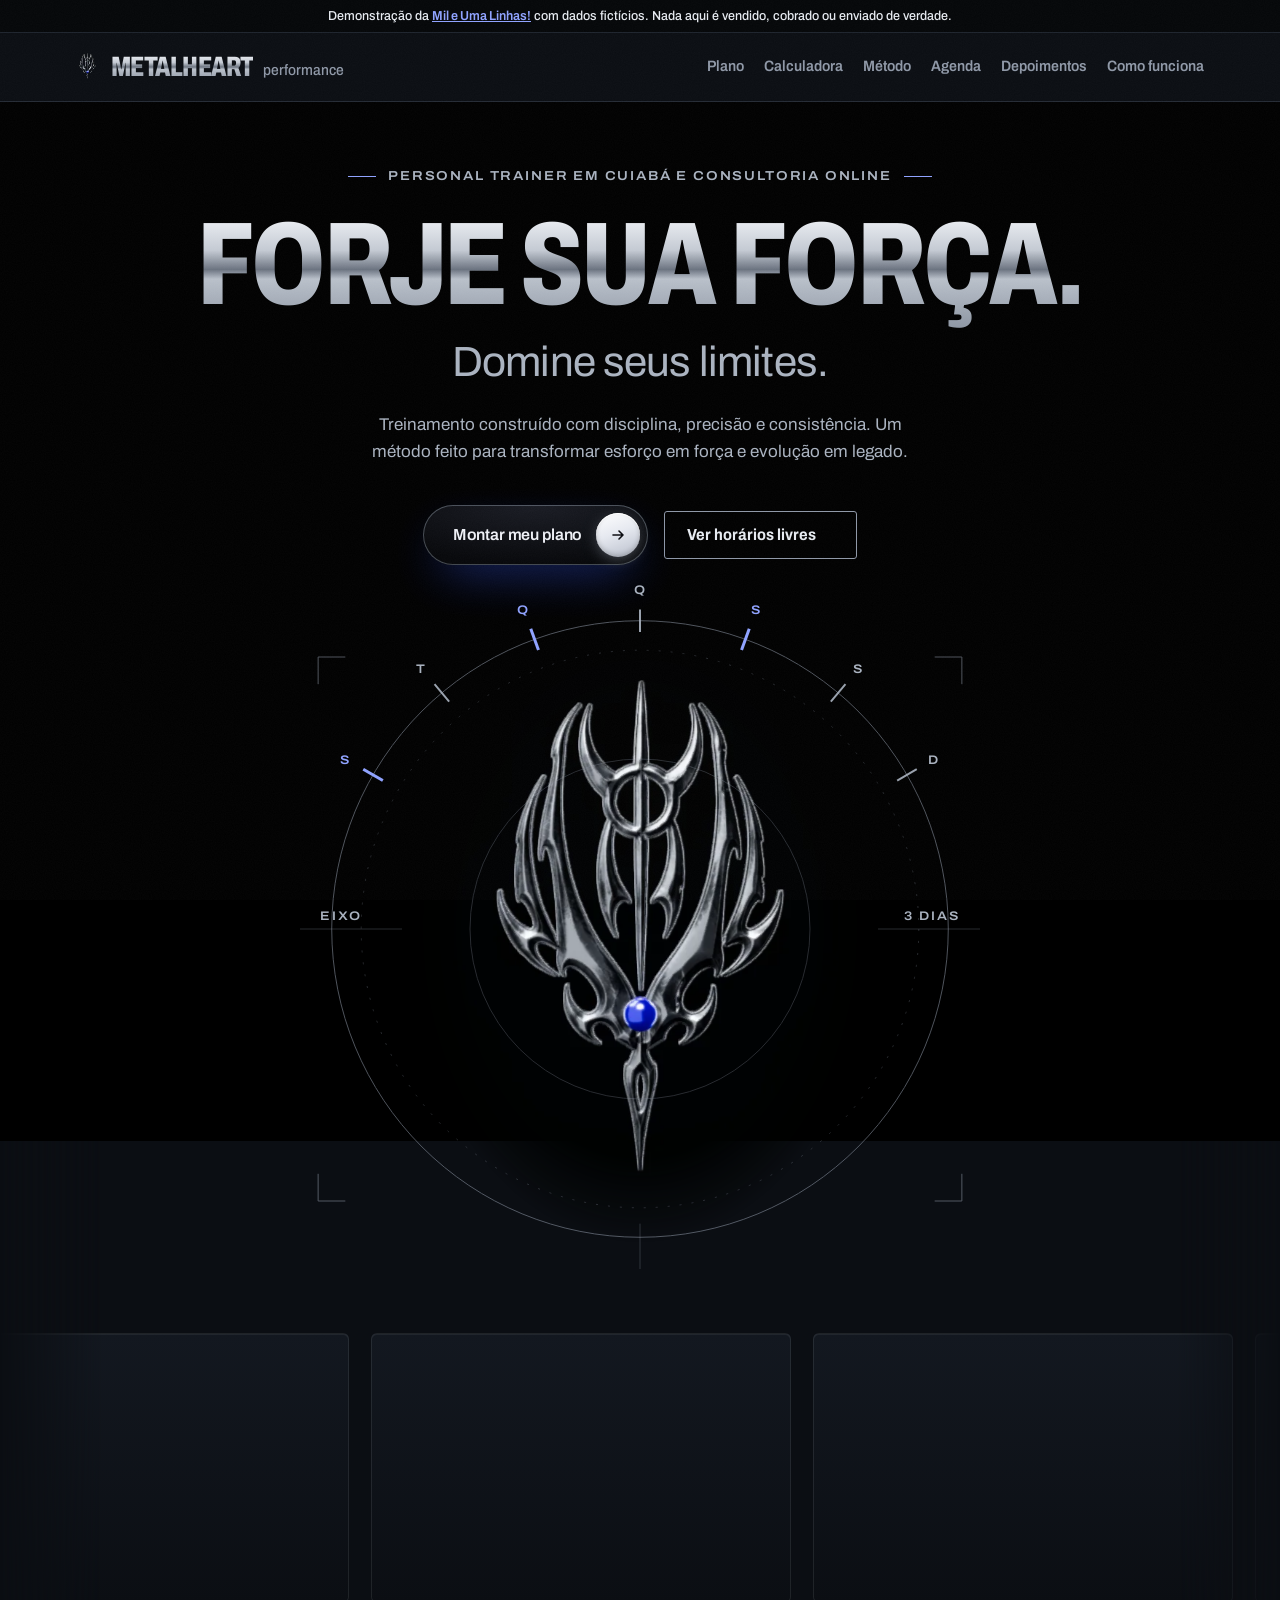
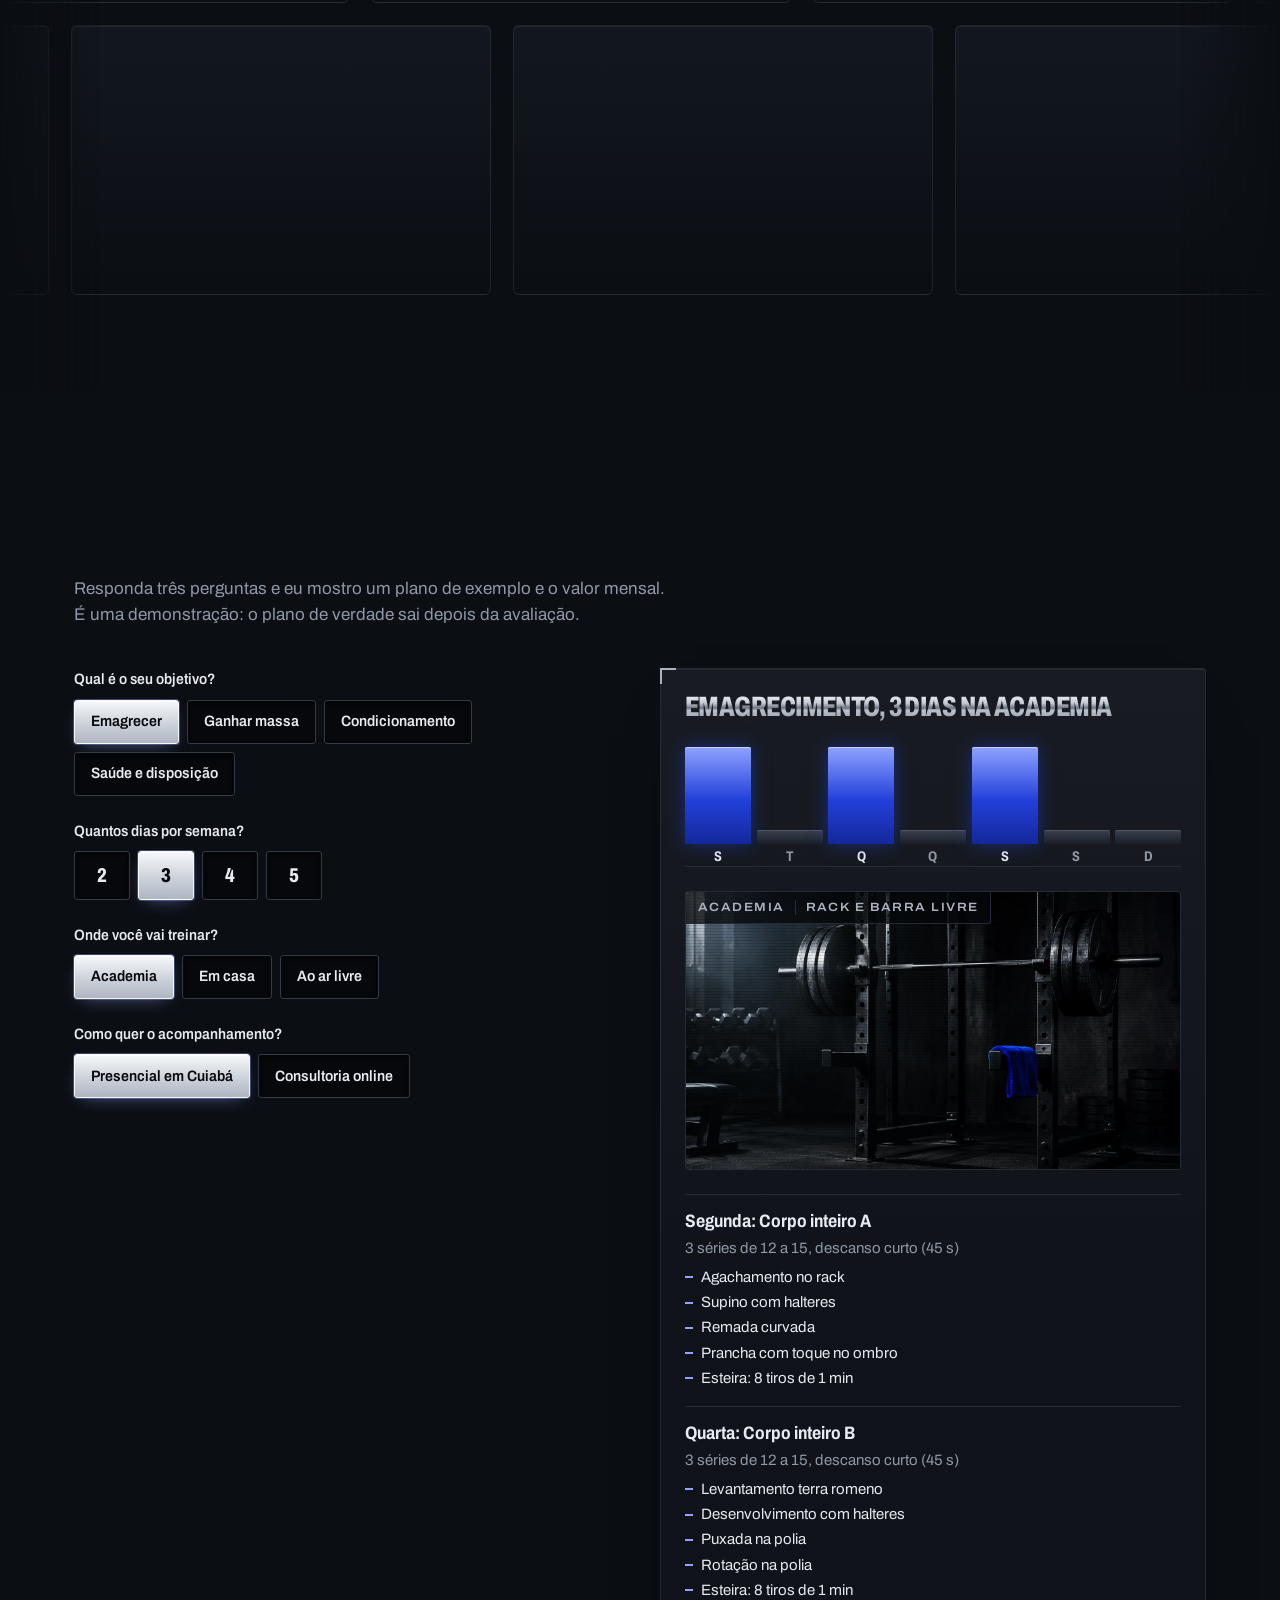
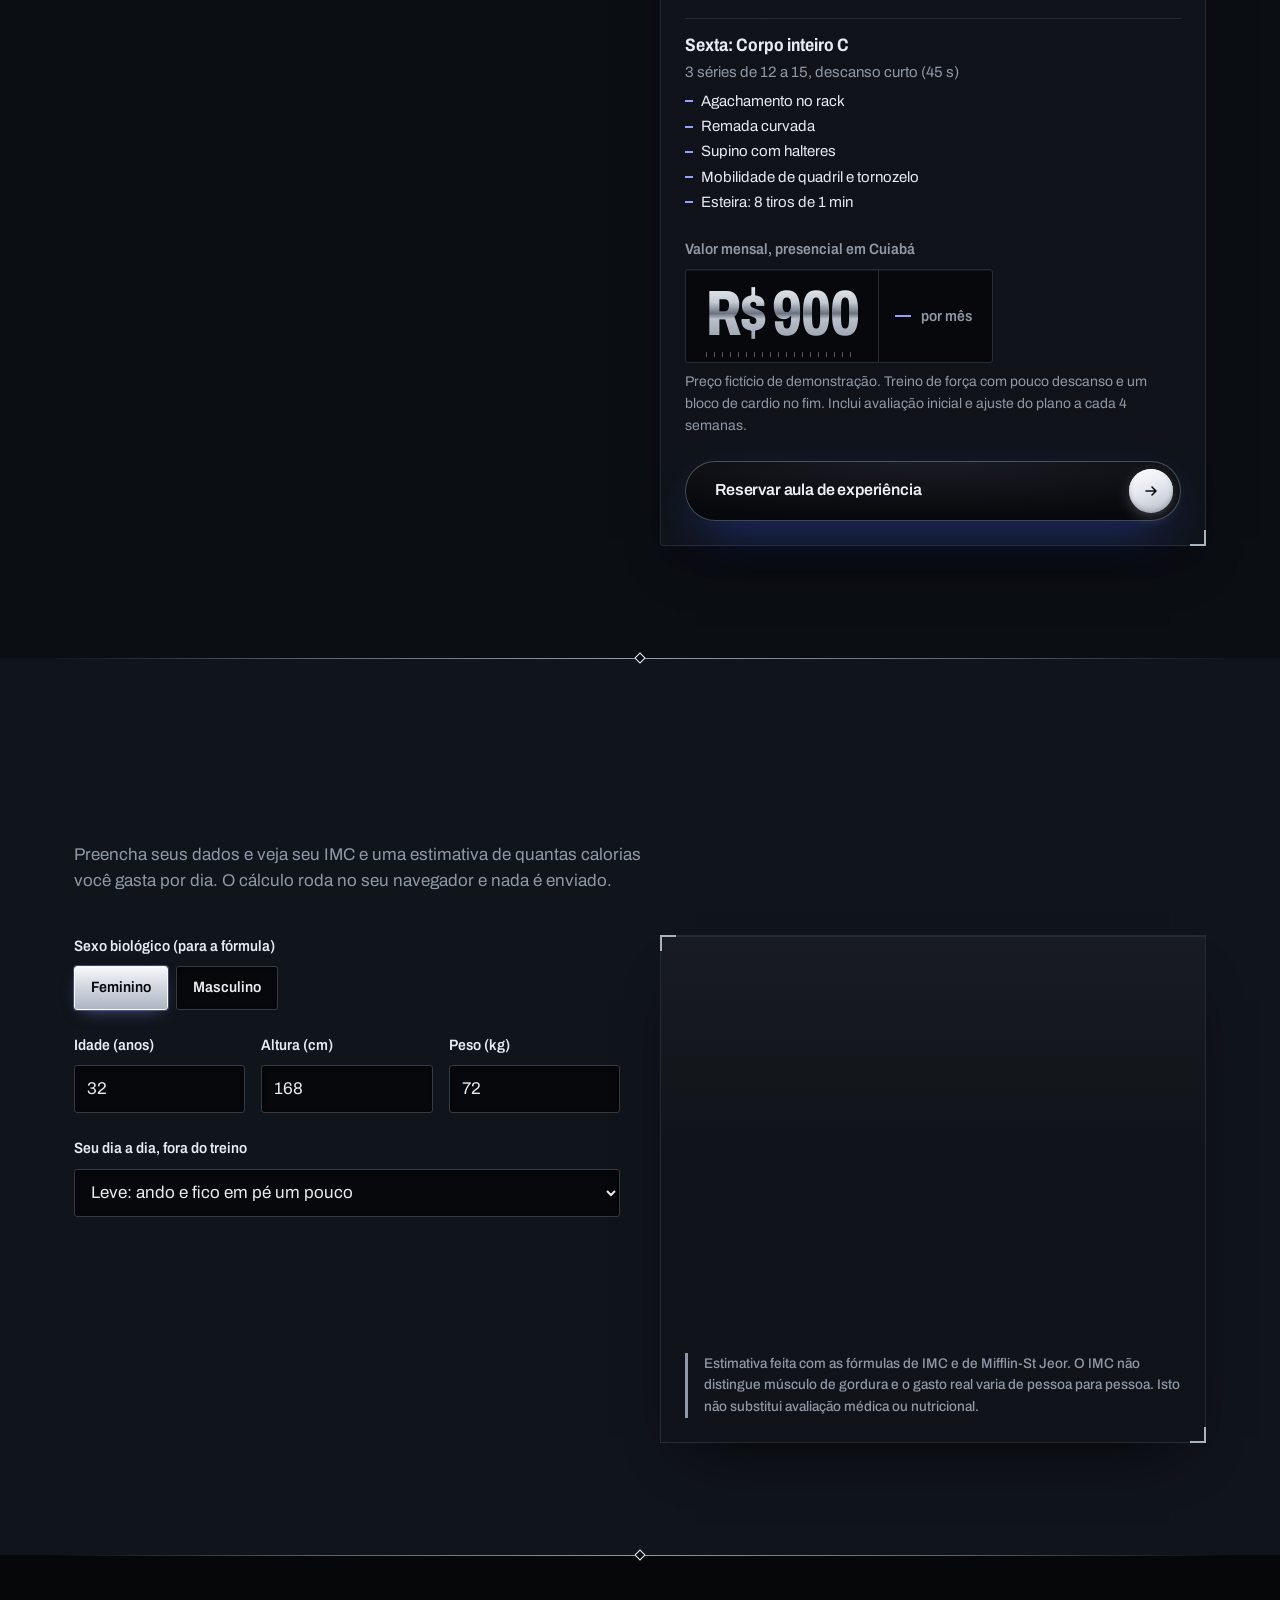
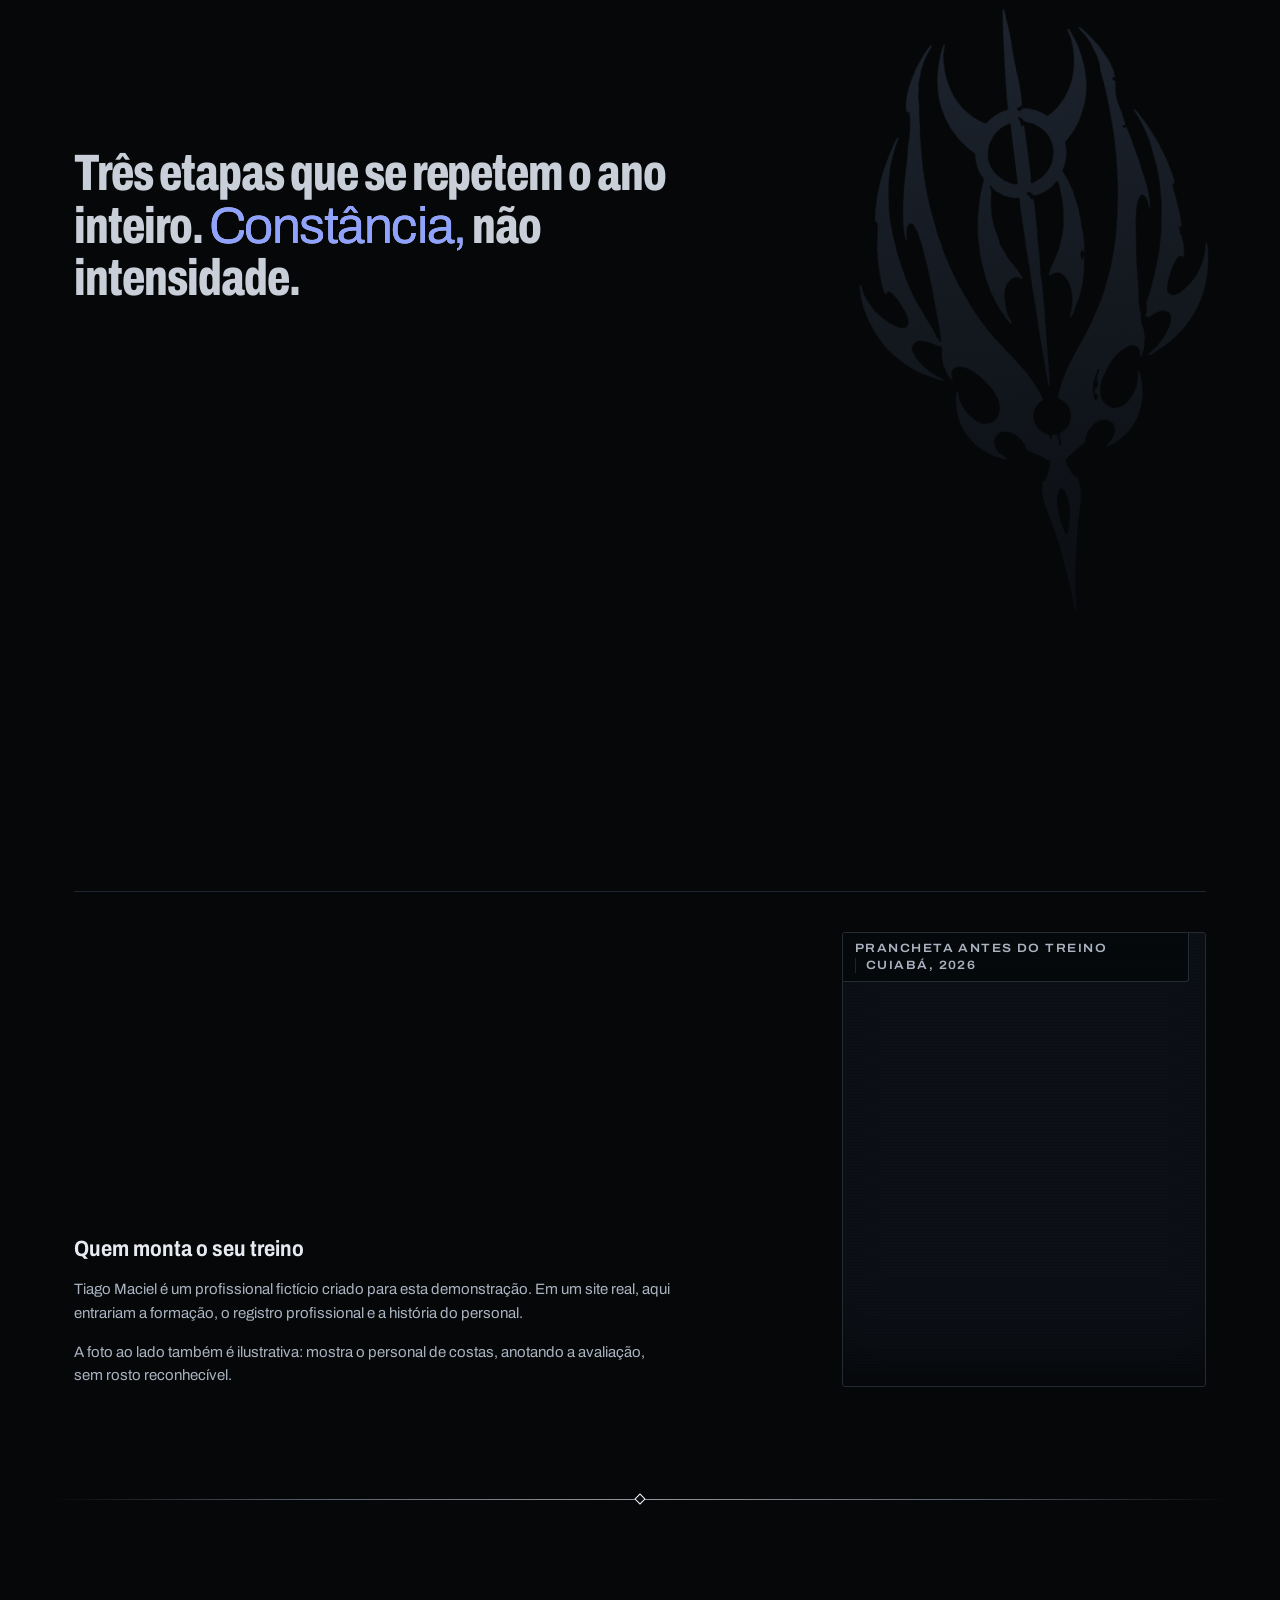
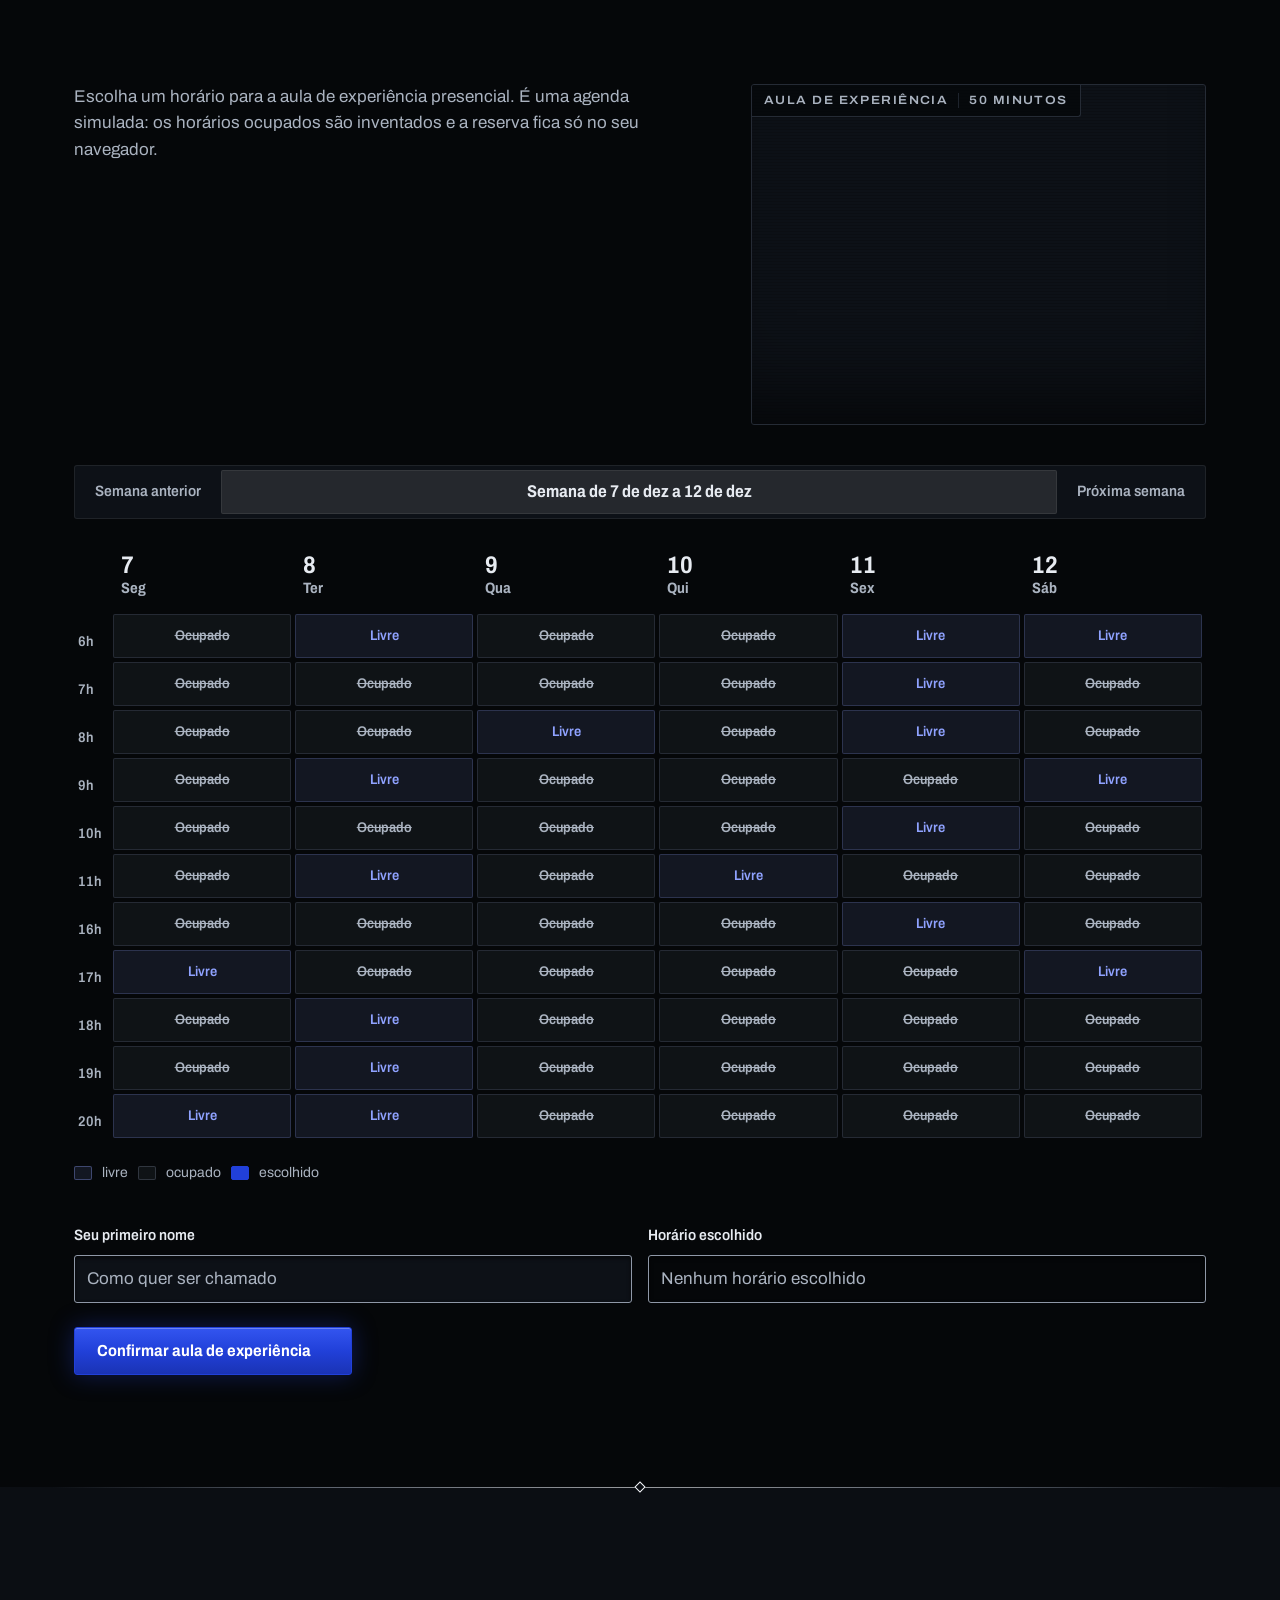
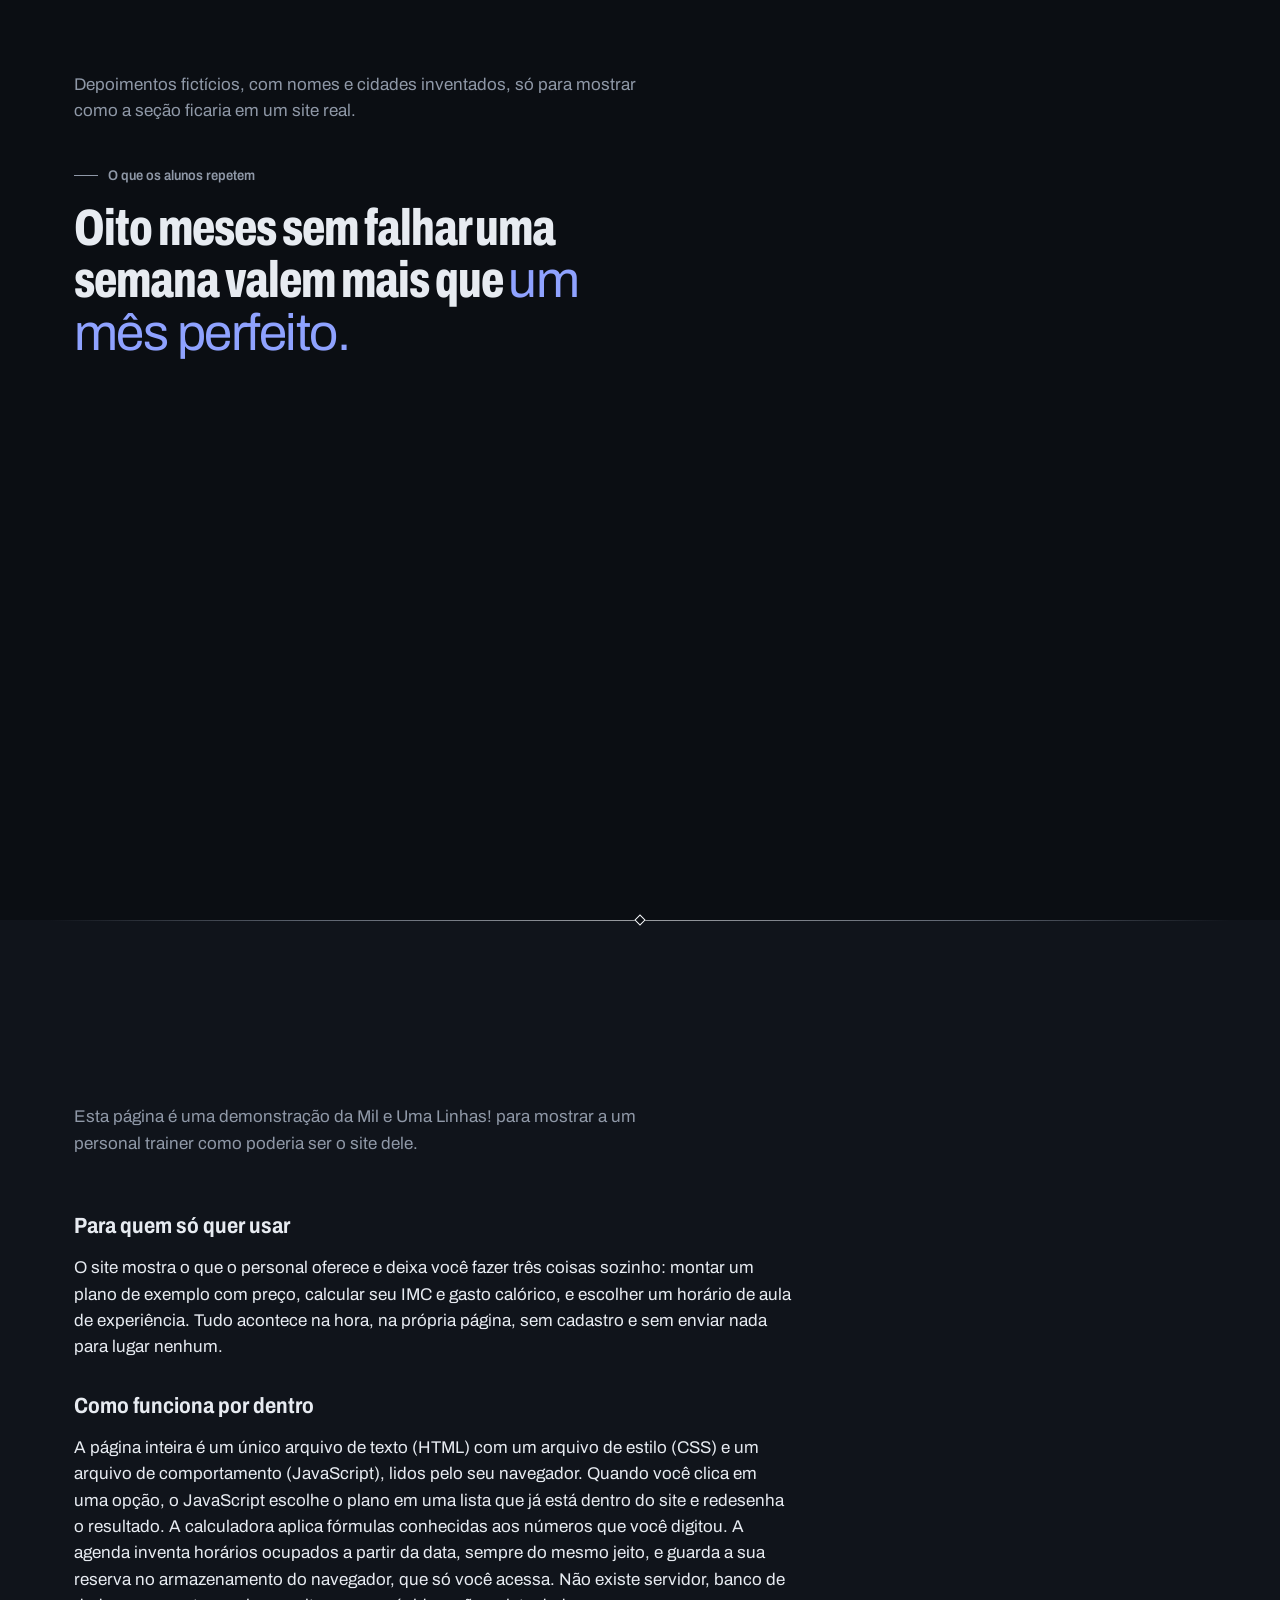
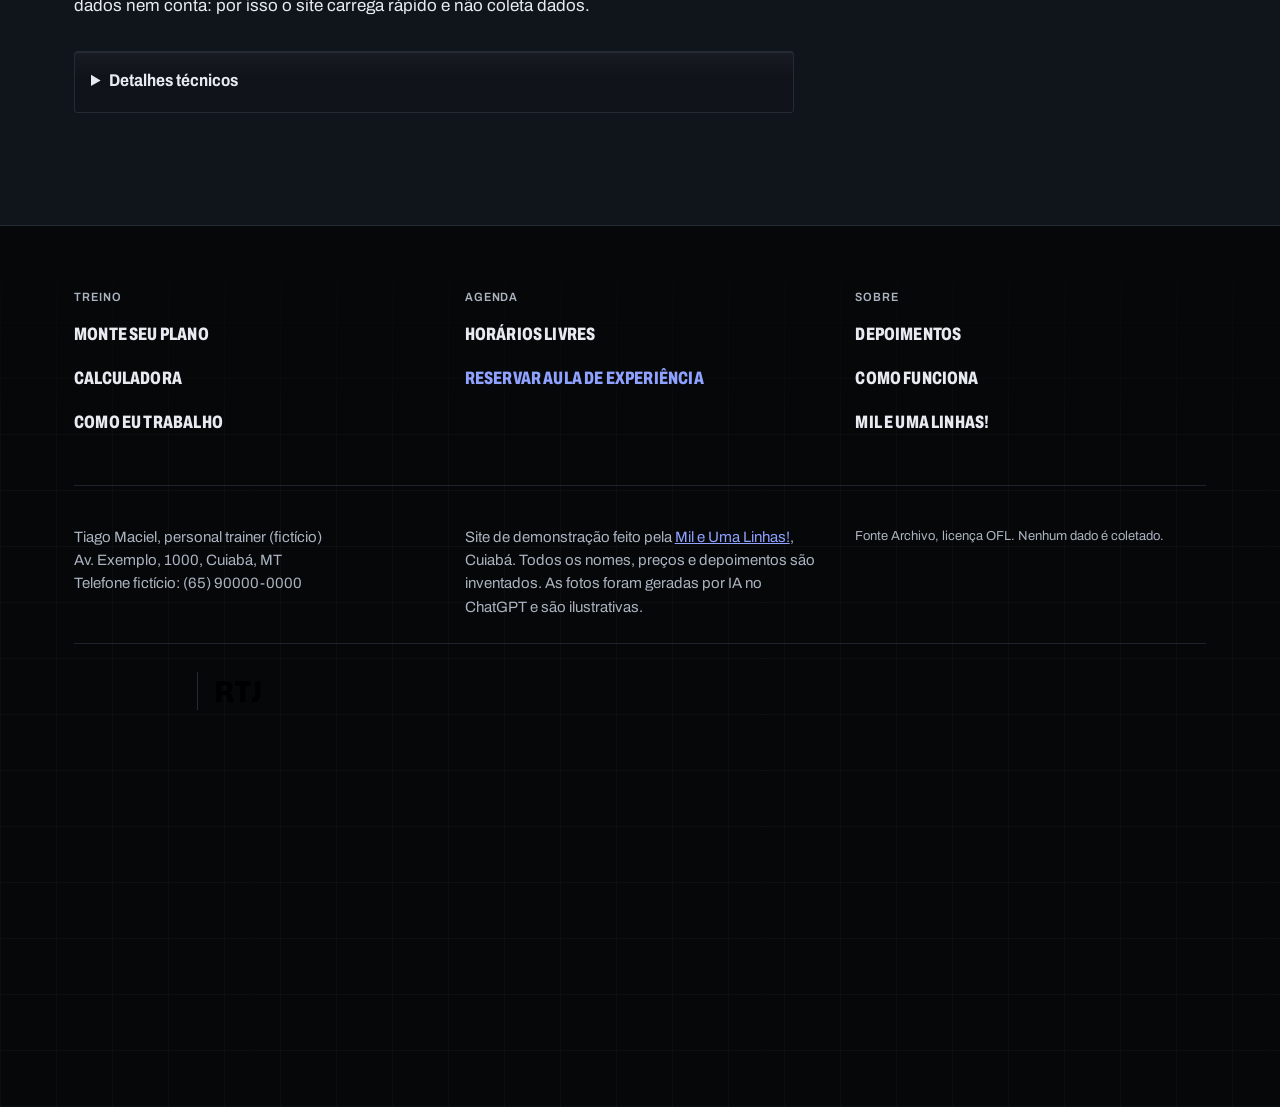
==== commit 772257e1: "Faz o site parar de travar ao abrir Máscara do título pronta, efeitos escalonados depois do carregam" ====
--- a/index.html
+++ b/index.html
@@ -10,7 +10,7 @@
   <link rel="canonical" href="https://toshiro01001.github.io/personal/">
   <link rel="icon" href="favicon.svg" type="image/svg+xml">
   <link rel="preload" href="fonts/archivo-latin-variable.woff2" as="font" type="font/woff2" crossorigin>
-  <link rel="stylesheet" href="css/estilo.css?v=20261115b">
+  <link rel="stylesheet" href="css/estilo.css?v=20261115c">
 </head>
 <body>
 
@@ -46,7 +46,7 @@
       <div class="abertura-texto">
         <p class="abertura-local">Personal trainer em Cuiabá e consultoria online</p>
         <h1 id="titulo-abertura" class="titulo-grande">
-          <span class="linha-anim t1"><span class="t1-texto">Forje sua força.</span><span class="cromo-titulo" id="cromo-titulo" data-texto="FORJE SUA FORÇA." aria-hidden="true"></span></span>
+          <span class="linha-anim t1"><span class="t1-texto">Forje sua força.</span><span class="cromo-titulo" id="cromo-titulo" data-texto="FORJE SUA FORÇA." data-mascara="img/cromo-titulo.png" aria-hidden="true"></span></span>
           <span class="linha-anim t2">Domine seus limites.</span>
         </h1>
         <p class="abertura-lead">Treinamento construído com disciplina, precisão e consistência. Um método feito para transformar esforço em força e evolução em legado.</p>
@@ -69,7 +69,7 @@
         </svg>
         <img class="hero-foto sigilo-fixo" src="img/sigilo-frente.webp" width="640" height="860" alt="Símbolo da Metalheart Performance: um emblema de lâminas de aço escuro com pontas afiadas e uma gema azul-cobalto na base. Em volta, uma mira marca os sete dias da semana, com três acesos." fetchpriority="high" decoding="async">
         <div class="sigilo-3d" id="sigilo-3d"></div>
-        <canvas class="sigilo-quadro" id="sigilo-quadro" width="640" height="860" aria-hidden="true"></canvas>
+        <canvas class="sigilo-quadro" id="sigilo-quadro" width="420" height="564" aria-hidden="true"></canvas>
         </div>
       </figure>
     </div>
@@ -352,7 +352,7 @@
           <summary>Detalhes técnicos</summary>
           <ul>
             <li>HTML, CSS e JavaScript próprios, sem framework, sem CDN, sem analytics. Fonte Archivo variável servida localmente (woff2, licença OFL). Os efeitos em WebGL usam duas bibliotecas servidas do próprio site, em <code>js/premium/</code>: three.js 0.169 (MIT) e Paper Shaders 0.0.81 (Apache-2.0), com as licenças em <code>js/licencas/</code>.</li>
-            <li>Componentes premium: título em metal líquido, botão com anel de metal, luz que corre pelas bordas da abertura, o símbolo em 3D que gira com a rolagem, duas fileiras de cartões que andam em sentidos opostos, cartões do método que inclinam sob o ponteiro e o nome em pontos de retícula no rodapé. No celular e com "reduzir movimento", o símbolo vira imagem e os efeitos param. Sem WebGL, a página funciona inteira na versão simples.</li>
+            <li>Componentes premium: título em metal líquido, botão com anel de metal, luz que corre pelas bordas da abertura, o símbolo em 3D que gira com a rolagem, duas fileiras de cartões que andam em sentidos opostos, cartões do método que inclinam sob o ponteiro e o nome em pontos de retícula no rodapé. No celular e com "reduzir movimento", o símbolo vira imagem e os efeitos param. Sem WebGL, a página funciona inteira na versão simples. Os efeitos entram um por vez depois que a página carrega, e o site mede a fluidez: se o aparelho não aguenta, ele troca sozinho para a versão leve e lembra disso por 7 dias (uma anotação no <code>localStorage</code>, chave <code>metalheart-modo</code>).</li>
             <li>Content Security Policy via meta: <code>default-src 'self'; script-src 'self'; style-src 'self'; img-src 'self' data: blob:; font-src 'self'; connect-src 'none'; object-src 'none'; base-uri 'none'; form-action 'none'</code> (o <code>blob:</code> é a máscara do metal líquido, criada na própria página). Sem script inline e sem atributo <code>style</code>; alturas dinâmicas são definidas pelo CSSOM (<code>element.style.setProperty</code>).</li>
             <li>Montador de plano: tabela de divisões por número de dias, com exercícios trocados conforme o local (academia, casa, ar livre) e faixas de repetição conforme o objetivo. Preço vem de uma tabela fixa por formato e dias.</li>
             <li>Calculadora: IMC = peso / altura². Gasto diário = TMB (Mifflin-St Jeor) vezes fator de atividade. Validação de faixas com mensagem de erro em <code>role="alert"</code>.</li>
@@ -409,8 +409,8 @@
   <div class="hwf" id="hwf" data-palavra="metalheart"><canvas aria-hidden="true"></canvas></div>
 </footer>
 
-<script type="module" src="js/premium/premium.js?v=20261115a"></script>
-<script src="js/app.js?v=20261115a" defer></script>
+<script type="module" src="js/premium/premium.js?v=20261115b"></script>
+<script src="js/app.js?v=20261115b" defer></script>
 <script src="js/assinatura.js?v=20261115a" defer></script>
 </body>
 </html>
--- a/css/estilo.css
+++ b/css/estilo.css
@@ -1154,3 +1154,6 @@
 .rtj-vivo { position: relative; display: inline-block; line-height: 0; touch-action: pan-y; }
 .rtj-vivo canvas { position: absolute; inset: 0; width: 100%; height: 100%; -webkit-mask: url("../img/marca/rtj.svg") center / 100% 100% no-repeat; mask: url("../img/marca/rtj.svg") center / 100% 100% no-repeat; }
 .rtj-vivo.rtj-on img { visibility: hidden; }
+
+/* a máscara do título já vem pronta (img/cromo-titulo.png, 3188 x 560 com 80 de folga de cada lado) */
+.cromo-titulo { width: 105.28%; aspect-ratio: 3188 / 560; }
